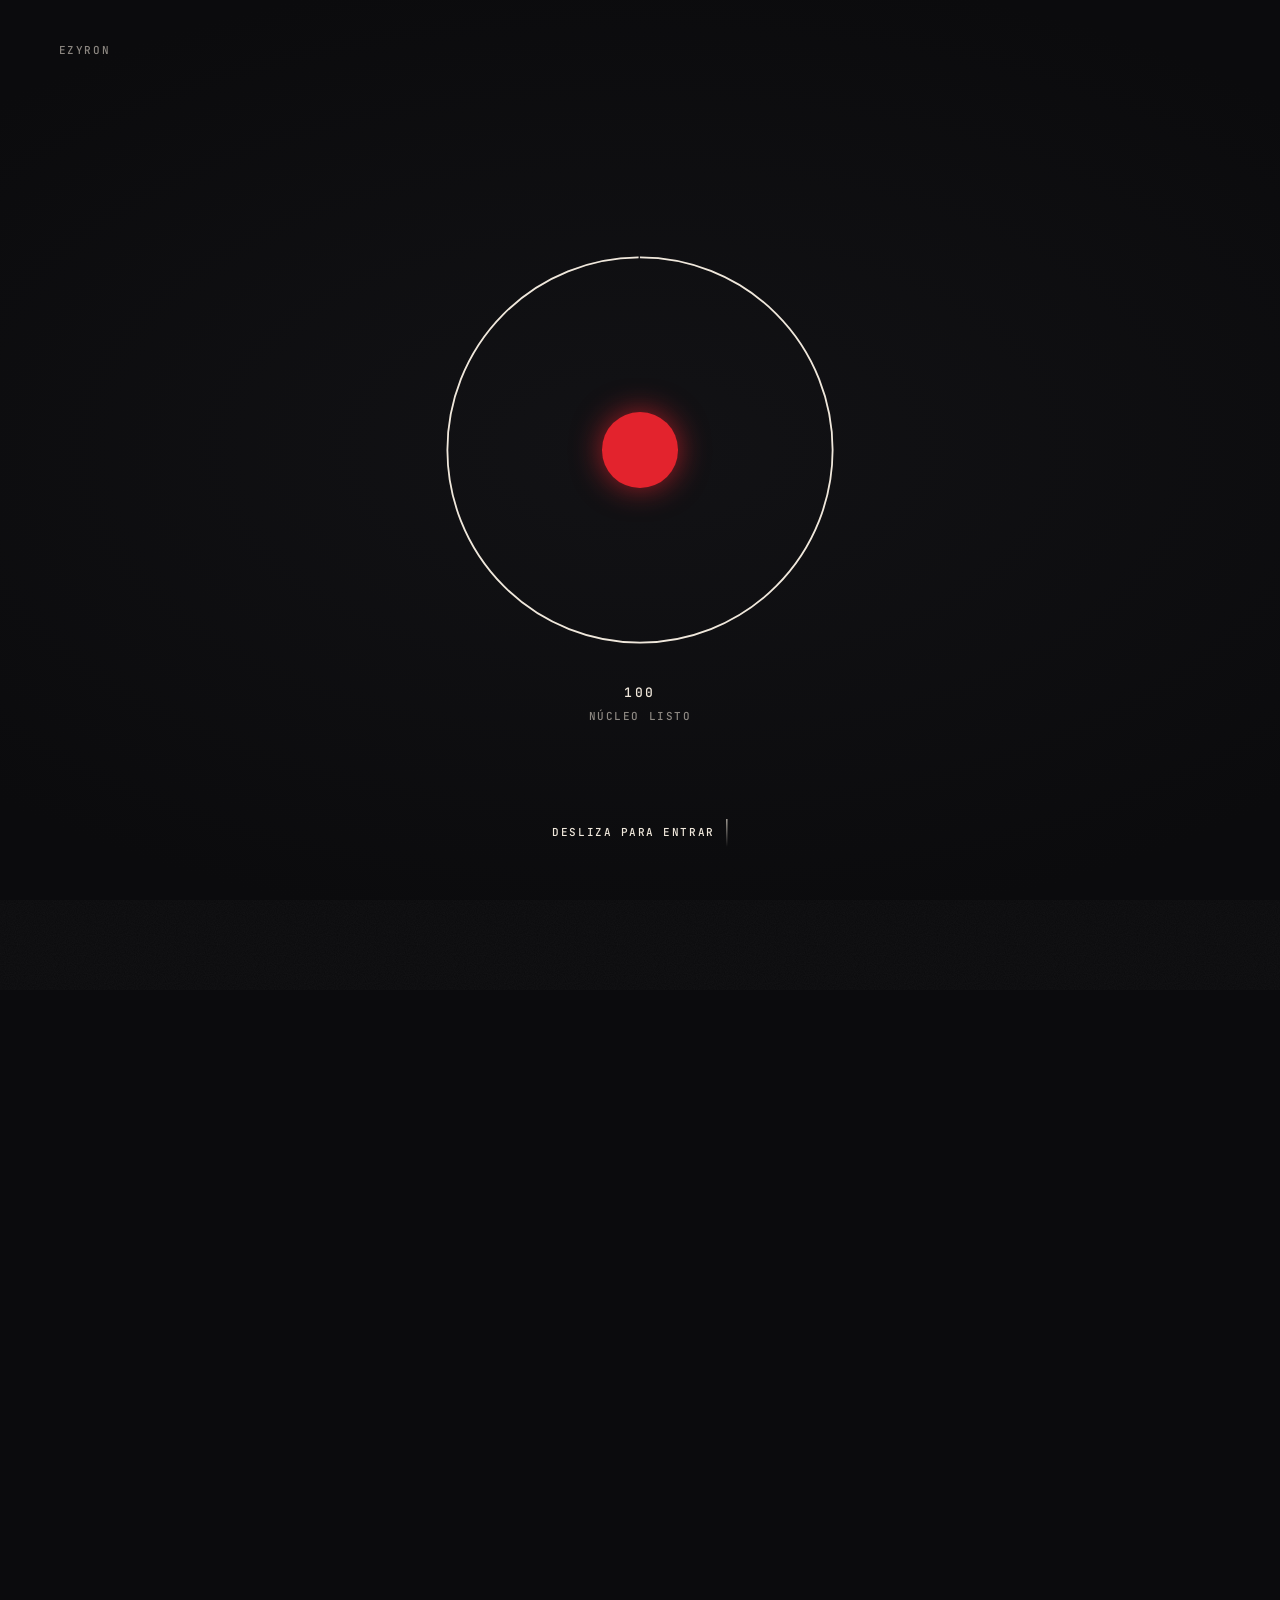
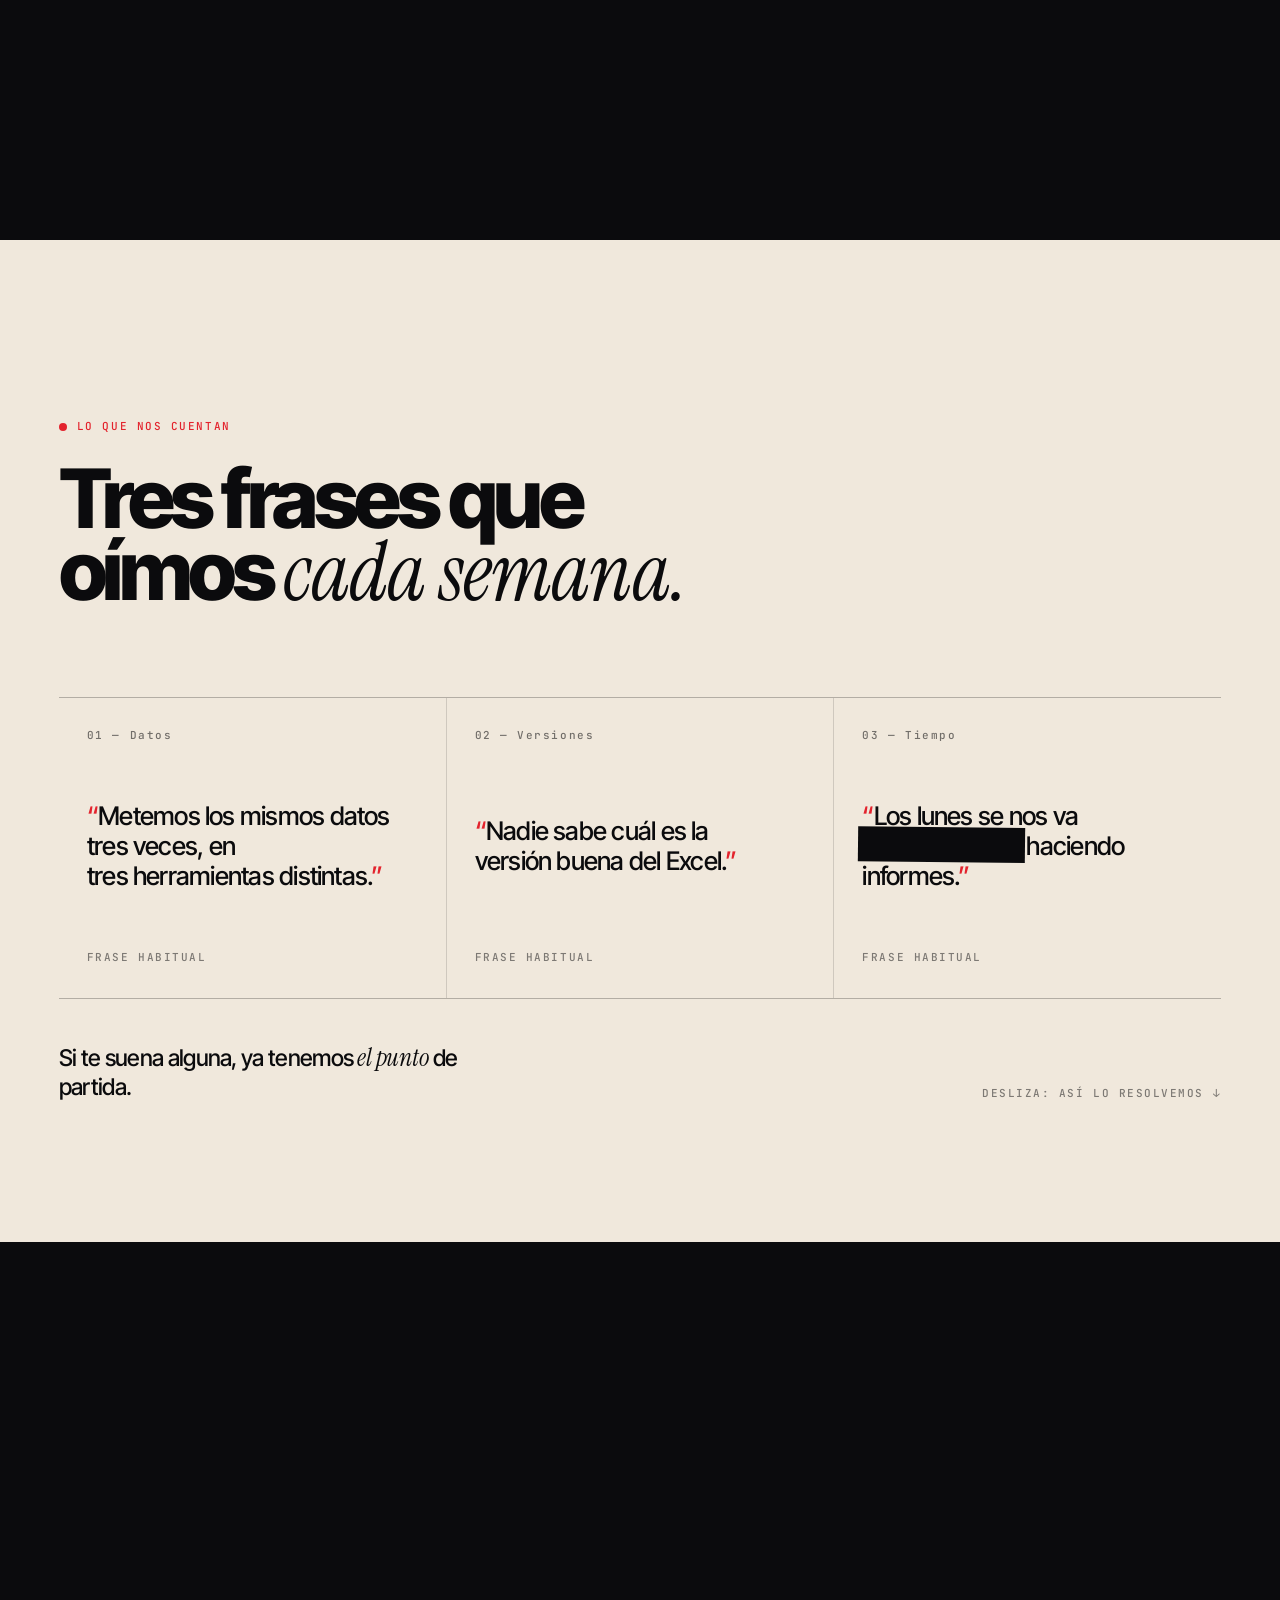
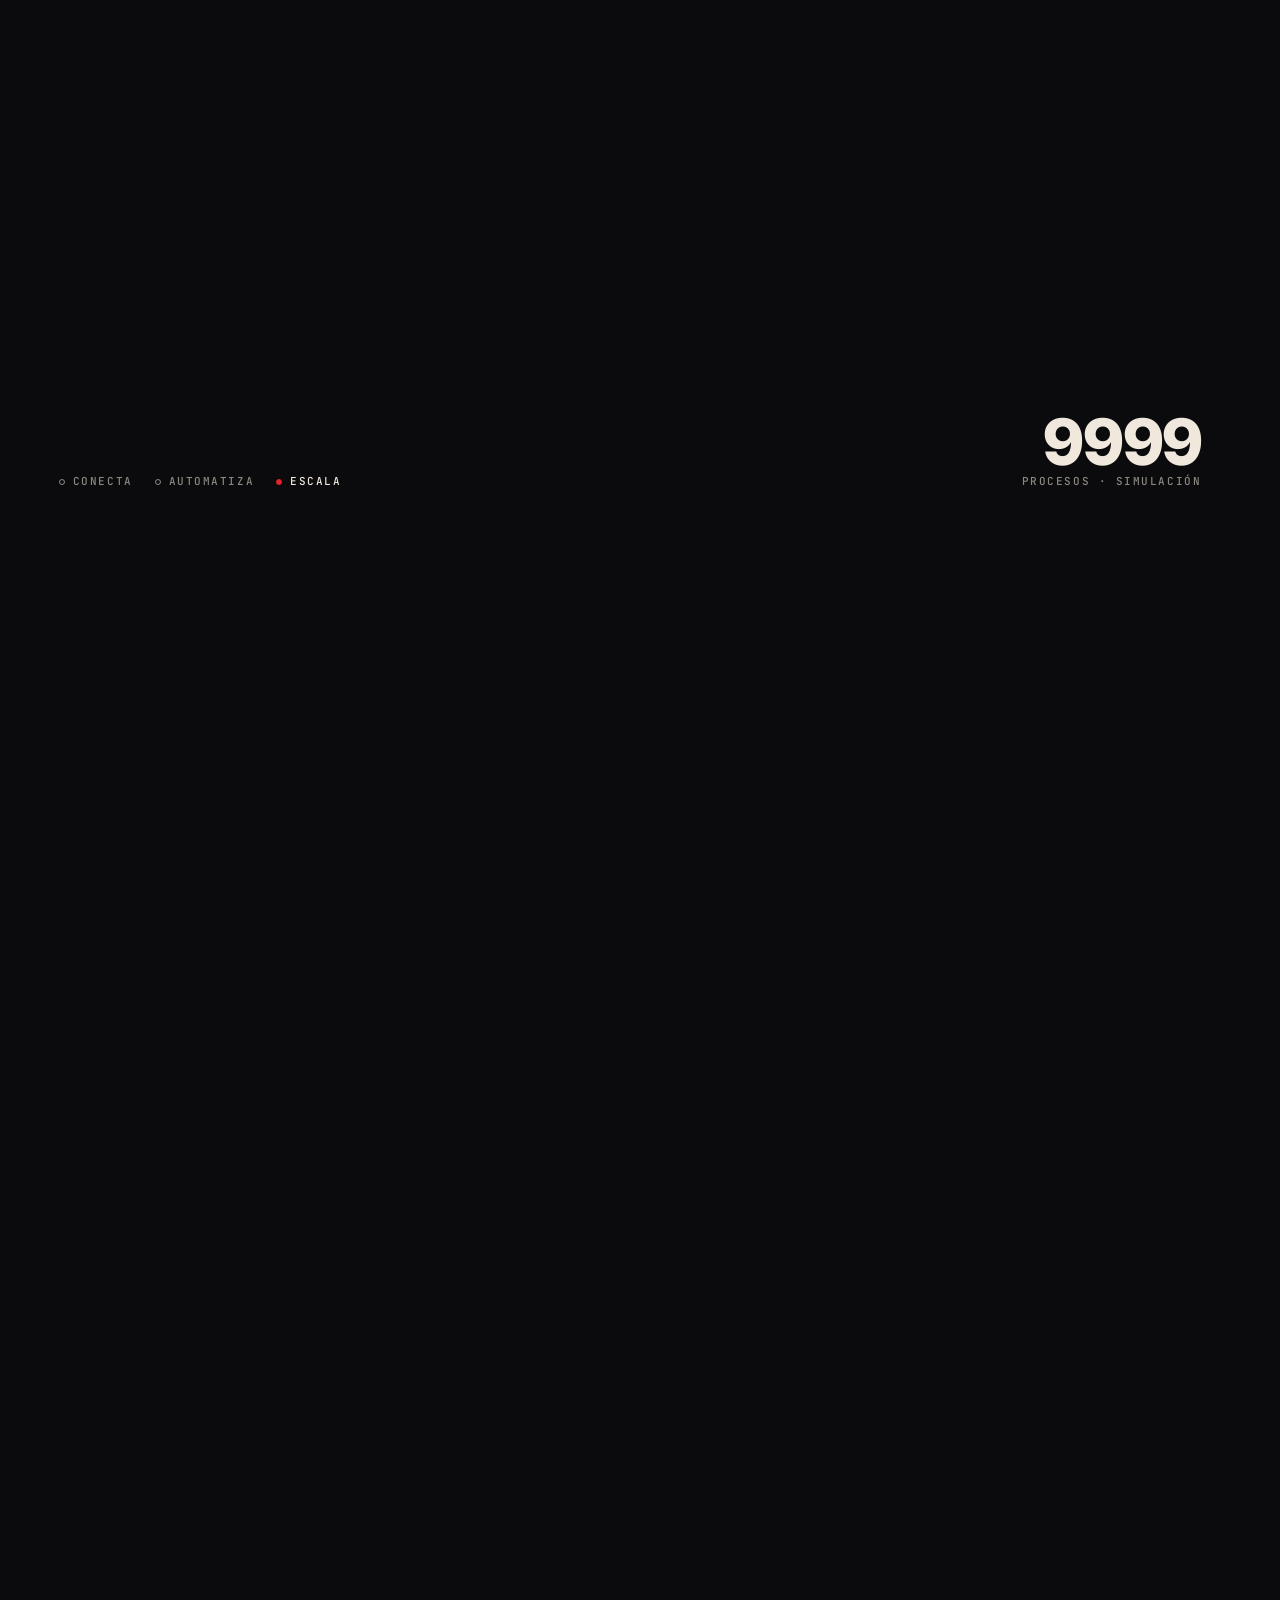
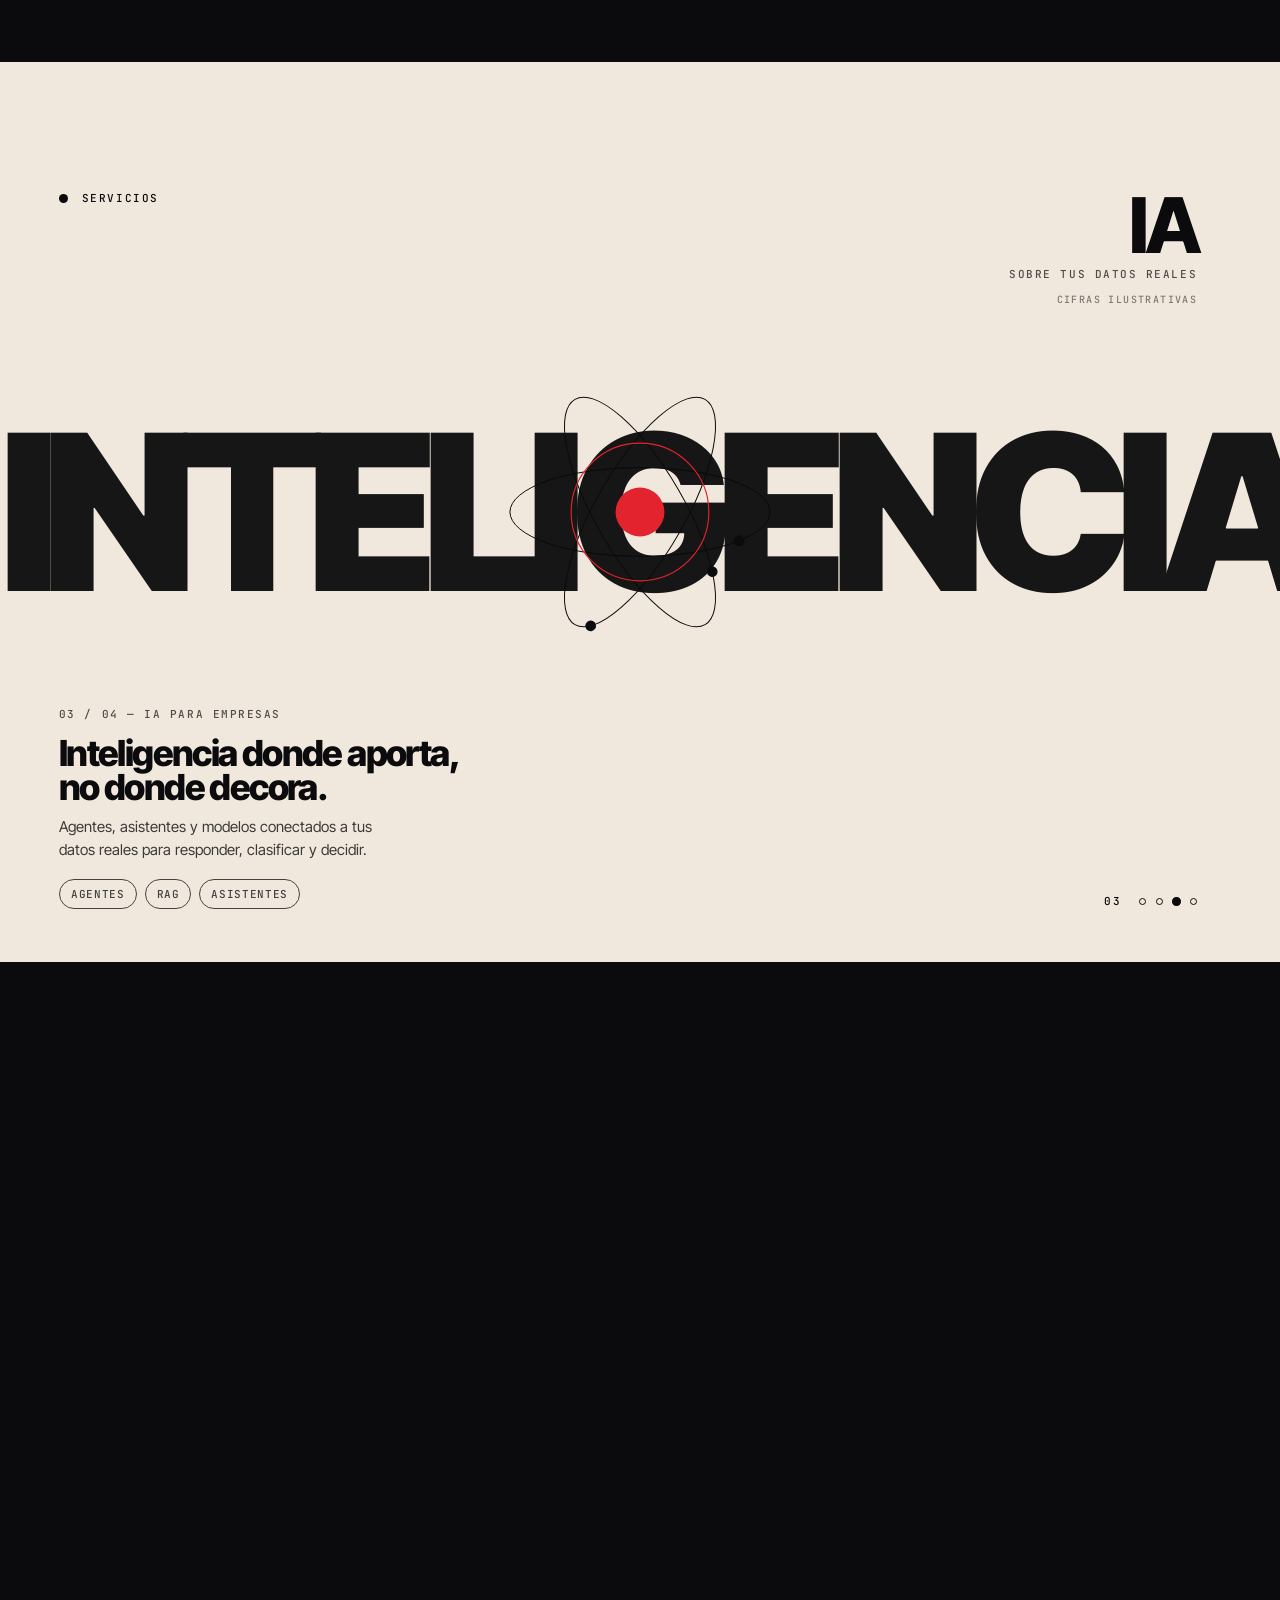
==== index.html @ be93473c "SEO: título y descripción con palabras clave, datos estructurados, preguntas frecuentes, sitemap, ro" ====
<!doctype html>
<html lang="es">
<head>
<meta charset="utf-8">
<meta name="viewport" content="width=device-width, initial-scale=1">
<meta name="theme-color" content="#0B0B0D">
<title>Ezyron · Automatización, IA y diseño web en Valladolid</title>
<meta name="description" content="Estudio de tecnología en Valladolid. Automatizamos procesos, creamos software a medida, aplicamos inteligencia artificial y diseñamos webs para empresas.">
<link rel="canonical" href="https://ezyron.com/">
<link rel="alternate" hreflang="es" href="https://ezyron.com/">
<link rel="alternate" hreflang="x-default" href="https://ezyron.com/">
<meta name="robots" content="index, follow, max-image-preview:large, max-snippet:-1">
<meta name="author" content="Ezyron">
<meta name="geo.region" content="ES-VA">
<meta name="geo.placename" content="Valladolid">
<meta name="geo.position" content="41.6523;-4.7245">
<meta name="ICBM" content="41.6523, -4.7245">
<link rel="icon" href="favicon.svg" type="image/svg+xml">
<link rel="icon" href="favicon-32.png" sizes="32x32" type="image/png">
<link rel="apple-touch-icon" href="apple-touch-icon.png">
<meta property="og:type" content="website">
<meta property="og:site_name" content="Ezyron">
<meta property="og:title" content="Ezyron · Automatización, IA y diseño web en Valladolid">
<meta property="og:description" content="Todo empieza en un punto. Automatización de procesos, software a medida, IA aplicada y webs para empresas, desde Valladolid.">
<meta property="og:url" content="https://ezyron.com/">
<meta property="og:image" content="https://ezyron.com/og.jpg">
<meta property="og:image:width" content="1200">
<meta property="og:image:height" content="630">
<meta property="og:image:alt" content="Ezyron: el punto rojo que conecta tus sistemas">
<meta property="og:locale" content="es_ES">
<meta name="twitter:card" content="summary_large_image">
<meta name="twitter:title" content="Ezyron · Automatización, IA y diseño web en Valladolid">
<meta name="twitter:description" content="Automatización de procesos, software a medida, IA aplicada y webs para empresas, desde Valladolid.">
<meta name="twitter:image" content="https://ezyron.com/og.jpg">
<script type="application/ld+json">
{
 "@context": "https://schema.org",
 "@graph": [
  {
   "@type": "Organization",
   "@id": "https://ezyron.com/#org",
   "name": "Ezyron",
   "url": "https://ezyron.com/",
   "logo": "https://ezyron.com/apple-touch-icon.png",
   "image": "https://ezyron.com/og.jpg",
   "email": "info.ezyron@gmail.com",
   "slogan": "Todo empieza en un punto",
   "sameAs": [
    "https://www.instagram.com/ezyron.studios/"
   ]
  },
  {
   "@type": "ProfessionalService",
   "@id": "https://ezyron.com/#estudio",
   "name": "Ezyron",
   "description": "Estudio de tecnología en Valladolid. Automatizamos procesos, creamos software a medida, aplicamos inteligencia artificial y diseñamos webs para empresas.",
   "url": "https://ezyron.com/",
   "image": "https://ezyron.com/og.jpg",
   "email": "info.ezyron@gmail.com",
   "parentOrganization": {
    "@id": "https://ezyron.com/#org"
   },
   "address": {
    "@type": "PostalAddress",
    "addressLocality": "Valladolid",
    "addressRegion": "Castilla y León",
    "addressCountry": "ES"
   },
   "geo": {
    "@type": "GeoCoordinates",
    "latitude": 41.6523,
    "longitude": -4.7245
   },
   "areaServed": [
    {
     "@type": "City",
     "name": "Valladolid"
    },
    {
     "@type": "AdministrativeArea",
     "name": "Castilla y León"
    },
    {
     "@type": "Country",
     "name": "España"
    }
   ],
   "knowsLanguage": "es",
   "sameAs": [
    "https://www.instagram.com/ezyron.studios/"
   ],
   "hasOfferCatalog": {
    "@type": "OfferCatalog",
    "name": "Servicios",
    "itemListElement": [
     {
      "@type": "Offer",
      "itemOffered": {
       "@type": "Service",
       "name": "Automatización de procesos",
       "description": "Flujos automáticos, integraciones y alertas que eliminan el trabajo repetitivo."
      }
     },
     {
      "@type": "Offer",
      "itemOffered": {
       "@type": "Service",
       "name": "Software a medida",
       "description": "Paneles, herramientas internas, plataformas y APIs construidas alrededor de cómo trabaja tu empresa."
      }
     },
     {
      "@type": "Offer",
      "itemOffered": {
       "@type": "Service",
       "name": "Inteligencia artificial para empresas",
       "description": "Agentes, asistentes y RAG conectados a tus datos reales para responder, clasificar y decidir."
      }
     },
     {
      "@type": "Offer",
      "itemOffered": {
       "@type": "Service",
       "name": "Diseño y desarrollo web",
       "description": "Webs y productos digitales a medida, con movimiento y preparados para posicionar."
      }
     }
    ]
   }
  },
  {
   "@type": "WebSite",
   "@id": "https://ezyron.com/#web",
   "url": "https://ezyron.com/",
   "name": "Ezyron",
   "inLanguage": "es-ES",
   "publisher": {
    "@id": "https://ezyron.com/#org"
   }
  },
  {
   "@type": "FAQPage",
   "@id": "https://ezyron.com/#faq",
   "mainEntity": [
    {
     "@type": "Question",
     "name": "¿Qué hace Ezyron?",
     "acceptedAnswer": {
      "@type": "Answer",
      "text": "Somos un estudio de tecnología de Valladolid. Automatizamos procesos, desarrollamos software a medida, aplicamos inteligencia artificial a los datos de tu empresa y diseñamos páginas web que convierten."
     }
    },
    {
     "@type": "Question",
     "name": "¿Qué procesos de mi empresa se pueden automatizar?",
     "acceptedAnswer": {
      "@type": "Answer",
      "text": "Casi todo lo que se repite: pasar pedidos del correo al ERP, generar facturas e informes, dar de alta clientes en el CRM, enviar avisos y recordatorios o mover datos entre Excel y tus herramientas."
     }
    },
    {
     "@type": "Question",
     "name": "¿Trabajáis solo en Valladolid?",
     "acceptedAnswer": {
      "@type": "Answer",
      "text": "Estamos en Valladolid y trabajamos con empresas de Castilla y León y del resto de España, en persona o en remoto."
     }
    },
    {
     "@type": "Question",
     "name": "¿Cuánto tarda un proyecto?",
     "acceptedAnswer": {
      "@type": "Answer",
      "text": "Una semana para escuchar, dos o tres para diseñar y de cuatro a ocho para construir, con entregas en producción desde el primer sprint. Las automatizaciones pequeñas funcionan en días."
     }
    },
    {
     "@type": "Question",
     "name": "¿También hacéis páginas web?",
     "acceptedAnswer": {
      "@type": "Answer",
      "text": "Sí. Diseño y desarrollo web a medida, con movimiento, rápida, preparada para posicionar en Google y conectada a tus sistemas."
     }
    },
    {
     "@type": "Question",
     "name": "¿Cómo empiezo?",
     "acceptedAnswer": {
      "@type": "Answer",
      "text": "Cuéntanos en una frase qué tarea se repite en tu empresa. Te respondemos con un primer mapa: qué conectar, qué automatizar y por dónde empezar."
     }
    }
   ]
  }
 ]
}
</script>
<link rel="preconnect" href="https://fonts.googleapis.com">
<link rel="preconnect" href="https://fonts.gstatic.com" crossorigin>
<link href="https://fonts.googleapis.com/css2?family=Inter+Tight:wght@300;400;500;600;800;900&family=Instrument+Serif:ital@0;1&family=JetBrains+Mono:wght@400;500&display=swap" rel="stylesheet">
<style>
:root{
  --ink:#0B0B0D; --ink-2:#141417; --cream:#F0E8DC; --cream-2:#E4DACB; --red:#E3232D; --red-deep:#B3141C;
  --line:rgba(240,232,220,.14); --mute:rgba(240,232,220,.56);
  --pad:clamp(20px,4.6vw,76px);
  --sans:'Inter Tight',system-ui,sans-serif; --serif:'Instrument Serif',Georgia,serif; --mono:'JetBrains Mono',ui-monospace,monospace;
  color-scheme:dark;
}
*{box-sizing:border-box;margin:0;padding:0}
html{-webkit-text-size-adjust:100%}
body{background:var(--ink);color:var(--cream);font:400 16px/1.5 var(--sans);overflow-x:hidden;-webkit-font-smoothing:antialiased}
a{color:inherit;text-decoration:none}
button{font:inherit;color:inherit;background:none;border:0;cursor:pointer}
::selection{background:var(--red);color:var(--cream)}
:focus-visible{outline:2px solid var(--red);outline-offset:4px;border-radius:4px}

/* grain */
body::after{content:"";position:fixed;inset:-10%;pointer-events:none;z-index:90;opacity:.07;
  background-image:url("data:image/svg+xml;utf8,<svg xmlns='http://www.w3.org/2000/svg' width='200' height='200'><filter id='n'><feTurbulence type='fractalNoise' baseFrequency='.9' numOctaves='2' stitchTiles='stitch'/><feColorMatrix values='0 0 0 0 1 0 0 0 0 1 0 0 0 0 1 0 0 0 .55 0'/></filter><rect width='200' height='200' filter='url(%23n)'/></svg>");
  animation:grain 1.2s steps(6) infinite}
@keyframes grain{0%{transform:translate(0,0)}20%{transform:translate(-3%,2%)}40%{transform:translate(2%,-3%)}60%{transform:translate(-2%,-1%)}80%{transform:translate(3%,3%)}100%{transform:translate(0,0)}}

.mono{font:500 11px/1.4 var(--mono);letter-spacing:.14em;text-transform:uppercase}
.serif{font-family:var(--serif);font-style:italic;font-weight:400;letter-spacing:-.01em}

/* ---------- NAV ---------- */
.nav{position:fixed;inset:0 0 auto;z-index:50;display:flex;align-items:center;justify-content:space-between;gap:24px;padding:22px var(--pad);color:var(--cream);transition:color .5s}
.nav.light{color:var(--ink)}
.nav{transition:color .5s,background-color .5s,padding .5s,backdrop-filter .5s}
.nav.solid{background:rgba(11,11,13,.72);-webkit-backdrop-filter:blur(14px);backdrop-filter:blur(14px);padding-top:14px;padding-bottom:14px}
.nav.solid.light{background:rgba(240,232,220,.8)}
.nav.solid.on-red{background:rgba(227,35,45,.86)}
.brand{display:flex;align-items:center;gap:12px}
.brand svg{width:118px;height:auto;display:block}
.brand svg g{fill:currentColor;transition:fill .5s}
.brand .bdot{fill:var(--red);transition:fill .5s}
.nav.on-red .brand .bdot{fill:var(--cream)}
.nav-links{display:flex;gap:30px;align-items:center}
.nav-links a{position:relative;opacity:.78;transition:opacity .25s}
.nav-links a:hover{opacity:1}
.nav-links a::before{content:"";position:absolute;left:-12px;top:50%;width:5px;height:5px;border-radius:50%;background:var(--red);transform:translateY(-50%) scale(0);transition:transform .3s cubic-bezier(.3,1.6,.5,1)}
.nav.on-red .nav-links a::before{background:currentColor}
.nav-links a:hover::before,.nav-links a.active::before{transform:translateY(-50%) scale(1)}
.nav-links a.active{opacity:1}
.pill{display:inline-flex;align-items:center;gap:10px;padding:11px 18px 11px 14px;border-radius:99px;border:1px solid currentColor;font:500 13px var(--sans);letter-spacing:-.01em;transition:background .3s,color .3s}
.pill i{width:7px;height:7px;border-radius:50%;background:var(--red);transition:transform .35s cubic-bezier(.3,1.6,.5,1)}
.pill:hover i{transform:scale(1.6)}
.nav.on-red .pill i{background:currentColor}
.nav .menu-btn{display:none}

/* progress rail */
.rail{position:fixed;right:calc(var(--pad)*.42);top:50%;height:34vh;width:1px;transform:translateY(-50%);background:currentColor;opacity:1;z-index:40;color:rgba(240,232,220,.2);transition:color .5s}
.rail.light{color:rgba(11,11,13,.2)}
.rail b{position:absolute;left:50%;top:0;width:7px;height:7px;margin:-3.5px 0 0 -3.5px;border-radius:50%;background:var(--red);box-shadow:0 0 14px rgba(227,35,45,.8)}
.rail.on-red b{background:var(--cream);box-shadow:none}

/* cursor */
.cursor,.cursor-ring{position:fixed;left:0;top:0;pointer-events:none;z-index:100;border-radius:50%}
.cursor{width:8px;height:8px;margin:-4px 0 0 -4px;background:var(--red)}
.cursor-ring{width:38px;height:38px;margin:-19px 0 0 -19px;border:1px solid rgba(240,232,220,.4);transition:width .35s,height .35s,margin .35s,background .35s,border-color .35s;display:grid;place-items:center}
.cursor-ring span{font:500 10px var(--mono);letter-spacing:.12em;text-transform:uppercase;color:var(--ink);opacity:0;transition:opacity .25s;white-space:nowrap}
.cursor-ring.big{width:92px;height:92px;margin:-46px 0 0 -46px;background:var(--cream);border-color:var(--cream)}
.cursor-ring.big span{opacity:1}
@media (hover:none),(pointer:coarse){.cursor,.cursor-ring{display:none}}

/* ---------- PINNED SECTIONS ---------- */
.scrub{position:relative}
.pin{position:sticky;top:0;height:100vh;height:100svh;overflow:hidden}
canvas.scene{position:absolute;inset:0;width:100%;height:100%;display:block}
[data-a]{will-change:opacity,transform,filter}

/* ORIGEN */
#origen{height:560vh}
#origen .pin{background:radial-gradient(120% 90% at 50% 50%,#121215 0%,var(--ink) 60%)}
.o-copy{position:absolute;left:var(--pad);bottom:calc(var(--pad)*.9);right:var(--pad);display:flex;justify-content:space-between;align-items:flex-end;gap:30px;pointer-events:none}
.h-hero{font:800 clamp(46px,8.6vw,148px)/.86 var(--sans);letter-spacing:-.055em}
.h-hero .serif{font-weight:400;letter-spacing:-.03em;color:var(--cream)}
.o-meta{display:flex;flex-direction:column;gap:6px;text-align:right;color:var(--mute)}
.scroll-hint{display:flex;align-items:center;gap:12px;color:var(--mute)}
.scroll-hint em{width:1px;height:42px;background:linear-gradient(var(--cream),transparent);position:relative;overflow:hidden}
.scroll-hint em::after{content:"";position:absolute;left:-2px;top:-6px;width:5px;height:5px;border-radius:50%;background:var(--red);animation:drip 1.8s cubic-bezier(.6,0,.3,1) infinite}
@keyframes drip{to{top:46px}}
.o-tag{position:absolute;left:50%;top:calc(50% + clamp(80px,13vw,170px));transform:translateX(-50%);text-align:center;width:min(640px,88vw);pointer-events:none}
.o-tag p{font:400 clamp(18px,1.9vw,26px)/1.3 var(--sans);letter-spacing:-.02em;color:var(--cream)}
.o-tag p .serif{font-size:1.12em}
.o-tag .mono{color:var(--mute);margin-bottom:16px;display:block}
.o-top{position:absolute;top:calc(var(--pad) + 60px);left:var(--pad);right:var(--pad);display:flex;justify-content:space-between;color:var(--mute);pointer-events:none}
.o-coord{position:absolute;pointer-events:none;color:var(--mute);font-size:10px}

/* SISTEMA */
#sistema{height:680vh}
#sistema .pin{background:var(--ink)}
#sistema .pin::after{content:"";position:absolute;inset:0;z-index:1;pointer-events:none;opacity:var(--veil,1);background:linear-gradient(90deg,rgba(11,11,13,.92) 0%,rgba(11,11,13,.7) 30%,rgba(11,11,13,0) 48%)}
.s-card,.s-index,.s-counter{z-index:2}
@media (max-width:900px){#sistema .pin::after{background:linear-gradient(0deg,rgba(11,11,13,.95) 0%,rgba(11,11,13,.8) 34%,rgba(11,11,13,0) 52%)}}
.s-card{position:absolute;left:var(--pad);top:50%;transform:translateY(-50%);width:min(440px,38vw);pointer-events:none}
.s-chapter{position:absolute;left:0;top:50%;width:100%;transform:translateY(-50%)}
.s-chapter .mono{color:var(--red);display:flex;align-items:center;gap:10px;margin-bottom:22px}
.s-chapter .mono::before{content:"";width:24px;height:1px;background:currentColor}
.s-chapter h2{font:800 clamp(40px,5.2vw,84px)/.9 var(--sans);letter-spacing:-.05em;margin-bottom:22px}
.s-chapter h2 .serif{font-weight:400}
.s-chapter p{color:var(--mute);font-size:clamp(15px,1.15vw,18px);max-width:36ch}
.s-index{position:absolute;left:var(--pad);bottom:calc(var(--pad)*.9);display:flex;gap:22px;color:var(--mute)}
.s-index span{display:flex;align-items:center;gap:8px;transition:color .4s}
.s-index span i{width:6px;height:6px;border-radius:50%;border:1px solid currentColor;transition:background .4s,border-color .4s}
.s-index span.on{color:var(--cream)}
.s-index span.on i{background:var(--red);border-color:var(--red)}
.s-counter{position:absolute;right:calc(var(--pad) + 20px);bottom:calc(var(--pad)*.9);text-align:right;color:var(--mute);pointer-events:none}
.s-counter b{display:block;font:800 clamp(40px,5vw,80px)/1 var(--sans);letter-spacing:-.05em;color:var(--cream);font-variant-numeric:tabular-nums}

/* SERVICIOS */
/* Servicios arranca 100vh antes, debajo de Sistema: al salir el rojo de Sistema ya está Servicios con su contenido, sin pantalla roja vacía */
#sistema{z-index:2}
#servicios{height:660vh;margin-top:-100vh;margin-top:-100svh;scroll-margin-top:-100vh;z-index:1}
#servicios .pin{background:var(--red);color:var(--ink)}
.sv-word{position:absolute;left:0;right:0;top:50%;transform:translateY(-50%);text-align:center;font:900 clamp(80px,17vw,300px)/.8 var(--sans);letter-spacing:-.07em;white-space:nowrap;pointer-events:none;opacity:0}
.sv-glyph{position:absolute;left:50%;top:50%;width:clamp(240px,34vmin,420px);aspect-ratio:1;margin:calc(clamp(240px,34vmin,420px)/-2) 0 0 calc(clamp(240px,34vmin,420px)/-2);pointer-events:none}
.sv-glyph svg{width:100%;height:100%;overflow:visible;display:block}
.sv-info{position:absolute;left:var(--pad);bottom:calc(var(--pad)*.9);width:min(420px,40vw);opacity:0}
.sv-info .mono{margin-bottom:14px;display:block;opacity:.7}
.sv-info h3{font:800 clamp(28px,2.8vw,44px)/.95 var(--sans);letter-spacing:-.045em;margin-bottom:12px}
.sv-info p{font-size:15px;opacity:.78;max-width:38ch}
.sv-tags{display:flex;flex-wrap:wrap;gap:8px;margin-top:18px}
.sv-tags span{font:500 11px var(--mono);letter-spacing:.06em;text-transform:uppercase;padding:7px 11px;border:1px solid currentColor;border-radius:99px;opacity:.75}
.sv-stat{position:absolute;right:calc(var(--pad) + 24px);top:calc(var(--pad) + 70px);text-align:right;opacity:0}
.sv-stat b{display:block;font:800 clamp(48px,6vw,104px)/.9 var(--sans);letter-spacing:-.06em}
.sv-stat span{font:500 11px var(--mono);letter-spacing:.14em;text-transform:uppercase;opacity:.7}
.sv-note{position:absolute;right:calc(var(--pad) + 24px);top:calc(var(--pad) + 70px + clamp(80px,8vw,140px));opacity:.5;font-size:10px}
.sv-pager{position:absolute;right:calc(var(--pad) + 24px);bottom:calc(var(--pad)*.9);display:flex;align-items:center;gap:10px}
.sv-pager i{width:7px;height:7px;border-radius:50%;border:1px solid currentColor;transition:background .3s,transform .3s}
.sv-pager i.on{background:currentColor;transform:scale(1.3)}
.sv-pager .mono{margin-right:8px}
.sv-head{position:absolute;left:var(--pad);top:calc(var(--pad) + 70px);display:flex;gap:14px;align-items:center}
.sv-head i{width:9px;height:9px;border-radius:50%;background:currentColor}

/* spin helpers */
.spin{transform-box:fill-box;transform-origin:center;animation:spin 18s linear infinite}
.spin.r{animation-direction:reverse}
.spin.f{animation-duration:7s}
.spin.s{animation-duration:40s}
@keyframes spin{to{transform:rotate(360deg)}}
.breathe{transform-box:fill-box;transform-origin:center;animation:breathe 3.2s ease-in-out infinite}
@keyframes breathe{50%{transform:scale(1.12)}}
.ripple{transform-box:fill-box;transform-origin:center;animation:ripple 3s cubic-bezier(.2,.6,.3,1) infinite}
@keyframes ripple{from{transform:scale(.25);opacity:.9}to{transform:scale(1);opacity:0}}

/* MANIFIESTO */
.manifesto{background:var(--cream);color:var(--ink);padding:clamp(110px,16vw,240px) var(--pad) clamp(90px,12vw,180px);position:relative}
.manifesto .mono{display:flex;align-items:center;gap:10px;margin-bottom:40px;color:var(--red)}
.manifesto .mono::before{content:"";width:8px;height:8px;border-radius:50%;background:var(--red)}
.mf-text{font:500 clamp(30px,4.6vw,76px)/1.02 var(--sans);letter-spacing:-.045em;max-width:17ch}
.mf-text .w{opacity:.14;transition:opacity .2s}
.mf-text .w.on{opacity:1}
.mf-text .serif{font-weight:400}
.mf-text .dotw{display:inline-block;width:.42em;height:.42em;border-radius:50%;background:var(--red);vertical-align:.08em;margin:0 .06em}
.mf-grid{display:grid;grid-template-columns:repeat(4,1fr);gap:1px;background:rgba(11,11,13,.14);border-top:1px solid rgba(11,11,13,.14);border-bottom:1px solid rgba(11,11,13,.14);margin-top:clamp(80px,10vw,150px)}
.mf-grid div{background:var(--cream);padding:30px 26px 34px;min-height:220px;display:flex;flex-direction:column;justify-content:space-between;transition:background .4s,color .4s}
.mf-grid div:hover{background:var(--ink);color:var(--cream)}
.mf-grid b{font:800 clamp(40px,4vw,64px)/1 var(--sans);letter-spacing:-.05em}
.mf-grid b sup{font-size:.4em;color:var(--red);vertical-align:top;margin-left:4px}
.mf-grid span{font-size:14px;opacity:.7;max-width:24ch}

/* MÉTODO */
#metodo{height:420vh}
#metodo .pin{background:var(--cream);color:var(--ink)}
.m-title{position:absolute;left:var(--pad);top:calc(var(--pad) + 76px);font:800 clamp(44px,6vw,100px)/.88 var(--sans);letter-spacing:-.055em}
.m-title .serif{font-weight:400}
.m-line{position:absolute;left:var(--pad);right:var(--pad);top:58%;height:1px;background:rgba(11,11,13,.18)}
.m-line .fill{position:absolute;left:0;top:0;height:1px;width:100%;transform:scaleX(0);transform-origin:0 0;background:var(--ink)}
.m-line .runner{position:absolute;top:0;left:0;width:22px;height:22px;margin:-11px 0 0 -11px;border-radius:50%;background:var(--red);box-shadow:0 0 0 0 rgba(227,35,45,.35);animation:pulse 1.8s infinite}
@keyframes pulse{70%{box-shadow:0 0 0 22px rgba(227,35,45,0)}100%{box-shadow:0 0 0 0 rgba(227,35,45,0)}}
.m-step{position:absolute;top:58%;width:min(250px,22vw);transform:translateX(-4px);transition:opacity .5s}
.m-step::before{content:"";position:absolute;left:0;top:-5px;width:9px;height:9px;border-radius:50%;background:var(--cream);border:1px solid var(--ink);transition:background .4s}
.m-step.on::before{background:var(--ink)}
.m-step .mono{display:block;margin:30px 0 12px;opacity:.55}
.m-step h4{font:800 clamp(24px,2.4vw,38px)/1 var(--sans);letter-spacing:-.045em;margin-bottom:10px}
.m-step p{font-size:14px;opacity:.7}
.m-step{opacity:.28}
.m-step.on{opacity:1}
.m-big{position:absolute;right:calc(var(--pad) + 24px);top:calc(var(--pad) + 70px);font:900 clamp(90px,14vw,240px)/.8 var(--sans);letter-spacing:-.07em;color:transparent;-webkit-text-stroke:1px rgba(11,11,13,.3);font-variant-numeric:tabular-nums}

/* MARQUEE */
.marquee{background:var(--ink);color:var(--cream);overflow:hidden;padding:34px 0;border-top:1px solid var(--line);border-bottom:1px solid var(--line)}
.marquee-track{display:flex;width:max-content;animation:mq 34s linear infinite}
.marquee span{font:800 clamp(40px,6vw,96px)/1 var(--sans);letter-spacing:-.05em;padding-right:.5em;display:flex;align-items:center;gap:.5em;white-space:nowrap}
.marquee span .serif{font-weight:400}
.marquee span i{width:.36em;height:.36em;border-radius:50%;background:var(--red);display:inline-block}
@keyframes mq{to{transform:translateX(-50%)}}

/* CIERRE */
#cierre{height:340vh}
#cierre .pin{background:var(--ink);color:var(--ink)}
/* el punto se recorta con clip-path (vectorial): sigue nítido al crecer a pantalla completa, sin bordes pixelados */
.c-dot{position:absolute;inset:0;background:var(--red);clip-path:circle(20px at 50% 50%)}
.c-copy{position:absolute;inset:0;display:flex;flex-direction:column;align-items:center;justify-content:center;text-align:center;padding:0 var(--pad);gap:34px}
.c-copy h2{font:800 clamp(56px,11vw,190px)/.84 var(--sans);letter-spacing:-.065em}
.c-copy h2 .serif{font-weight:400}
.c-copy .row{display:flex;gap:14px;flex-wrap:wrap;justify-content:center}
.btn{display:inline-flex;align-items:center;gap:12px;padding:18px 26px 18px 22px;border-radius:99px;font:600 15px var(--sans);letter-spacing:-.01em;transition:transform .35s cubic-bezier(.3,1.5,.5,1),background .3s,color .3s}
.btn:hover{transform:translateY(-3px)}
.btn.dark{background:var(--ink);color:var(--cream)}
.btn.dark i{width:8px;height:8px;border-radius:50%;background:var(--red)}
.btn.ghost{border:1px solid var(--ink)}
.c-pre{color:var(--ink);opacity:.8}
.c-intro{position:absolute;left:50%;top:calc(50% + 70px);transform:translateX(-50%);color:var(--mute);text-align:center}

/* FOOTER */
footer{background:var(--ink);padding:clamp(70px,9vw,130px) var(--pad) 34px;border-top:1px solid var(--line)}
.f-top{display:grid;grid-template-columns:1.6fr 1fr 1fr;gap:40px;padding-bottom:clamp(60px,8vw,120px)}
.f-top h5{font:500 11px var(--mono);letter-spacing:.14em;text-transform:uppercase;color:var(--mute);margin-bottom:18px}
.f-top a{display:block;font-size:15px;margin-bottom:8px;opacity:.85}
.f-top a:hover{opacity:1;color:var(--red)}
.f-top p{color:var(--mute);max-width:30ch;font-size:15px}
.f-logo svg{width:100%;height:auto;display:block}
.f-logo g{fill:var(--cream)}
.f-bottom{display:flex;justify-content:space-between;gap:20px;margin-top:34px;color:var(--mute)}

/* ---------- v2 · LOADER (la carga es la primera escena) ---------- */
html.loading{overflow:hidden}
.loader{position:fixed;inset:0;z-index:95;background:radial-gradient(120% 90% at 50% 50%,#121215 0%,var(--ink) 60%);display:grid;place-items:center;transition:opacity .7s cubic-bezier(.16,1,.3,1),visibility .7s}
.loader.out{opacity:0;visibility:hidden}
.ld-core{position:relative;width:calc(min(100vw,100svh)*.084);aspect-ratio:1}
.ld-core .ld-dot{position:absolute;inset:0;border-radius:50%;background:var(--red);box-shadow:0 0 30px rgba(227,35,45,.7);transform:scale(0);animation:ldIn 1s cubic-bezier(.34,1.56,.64,1) .15s forwards}
@keyframes ldIn{to{transform:scale(1)}}
.ld-ring{position:absolute;left:50%;top:50%;width:520%;height:520%;transform:translate(-50%,-50%) rotate(-90deg);overflow:visible}
.ld-ring circle{fill:none;stroke-width:.45}
.ld-ring .trk{stroke:rgba(240,232,220,.1)}
.ld-ring .bar{stroke:var(--cream);stroke-dasharray:1;stroke-dashoffset:1}
.loader.out .ld-ring{transition:transform .8s cubic-bezier(.7,0,.3,1);transform:translate(-50%,-50%) rotate(-90deg) scale(2.4)}
.ld-num{position:absolute;left:50%;top:calc(50% + min(100vw,100svh)*.26);transform:translateX(-50%);text-align:center;color:var(--mute)}
.ld-num b{display:block;font:500 13px var(--mono);letter-spacing:.2em;color:var(--cream);font-variant-numeric:tabular-nums;margin-bottom:8px}
.ld-enter{position:absolute;left:50%;bottom:calc(var(--pad)*.9);transform:translateX(-50%);color:var(--cream);opacity:0;transition:opacity .6s;display:flex;align-items:center;gap:12px;background:none}
.ld-enter.on{opacity:1}
.ld-enter em{width:1px;height:28px;background:linear-gradient(var(--cream),transparent);position:relative;overflow:hidden}
.ld-enter em::after{content:"";position:absolute;left:-2px;top:-6px;width:5px;height:5px;border-radius:50%;background:var(--red);animation:drip 1.8s cubic-bezier(.6,0,.3,1) infinite}
.ld-brand{position:absolute;left:var(--pad);top:calc(var(--pad)*.6 + 8px);color:var(--mute)}

/* cursor oculto hasta el primer movimiento */
.cursor,.cursor-ring{opacity:0;transition:opacity .4s}
body.has-pointer .cursor,body.has-pointer .cursor-ring{opacity:1}

/* ---------- v2 · DOLOR ---------- */
.pain{background:var(--cream);color:var(--ink);padding:clamp(110px,14vw,200px) var(--pad) clamp(90px,11vw,160px)}
.kick{display:flex;align-items:center;gap:10px;color:var(--red);margin-bottom:28px}
.kick::before{content:"";width:8px;height:8px;border-radius:50%;background:currentColor}
.pain h2,.calc h2,.contact h2{font:800 clamp(44px,6.4vw,108px)/.88 var(--sans);letter-spacing:-.055em;max-width:13ch}
.pain h2 .serif,.calc h2 .serif,.contact h2 .serif{font-weight:400}
.pain-grid{display:grid;grid-template-columns:repeat(3,1fr);gap:1px;background:rgba(11,11,13,.14);margin-top:clamp(56px,7vw,100px);border-top:1px solid rgba(11,11,13,.14);border-bottom:1px solid rgba(11,11,13,.14)}
.pain-card{background:var(--cream);padding:30px 28px 34px;display:flex;flex-direction:column;justify-content:space-between;gap:56px;min-height:300px}
.pain-card .n{font:500 11px var(--mono);letter-spacing:.14em;opacity:.55}
.pain-card q{font:500 clamp(22px,2vw,30px)/1.18 var(--sans);letter-spacing:-.03em;quotes:"“" "”"}
.pain-card q::before{content:open-quote;color:var(--red)}
.pain-card q::after{content:close-quote;color:var(--red)}
.pain-card .src{font:500 11px var(--mono);letter-spacing:.14em;text-transform:uppercase;opacity:.5}
.redact{position:relative;white-space:nowrap}
.redact::after{content:"";position:absolute;inset:-2px -4px;background:var(--ink);transform:rotate(var(--r,0deg)) scaleX(1);transform-origin:right;transition:transform .4s cubic-bezier(.7,0,.3,1) var(--d,0ms)}
.redact.open::after{transform:rotate(var(--r,0deg)) scaleX(0)}
.redact[data-seal]{cursor:pointer}
.pain-foot{display:flex;justify-content:space-between;align-items:flex-end;gap:30px;margin-top:44px;flex-wrap:wrap}
.pain-foot p{font:500 clamp(20px,1.8vw,28px)/1.2 var(--sans);letter-spacing:-.03em;max-width:30ch}
.pain-foot p .serif{font-size:1.1em}
.pain-foot .mono{opacity:.5}

/* ---------- v2 · CALCULADORA (una sola luz) ---------- */
.calc{position:relative;overflow:hidden;background:radial-gradient(60% 55% at 78% 60%,rgba(227,35,45,.16),transparent 70%),var(--ink);padding:clamp(110px,14vw,200px) var(--pad);display:grid;grid-template-columns:1.05fr 1fr;gap:clamp(40px,7vw,120px);align-items:center}
.calc .lead{color:var(--mute);max-width:40ch;margin:22px 0 46px;font-size:clamp(15px,1.1vw,17px)}
.field{margin-bottom:34px}
.field label{display:flex;justify-content:space-between;align-items:baseline;margin-bottom:14px}
.field label span{font:500 11px var(--mono);letter-spacing:.14em;text-transform:uppercase;color:var(--mute)}
.field label output{font:800 26px var(--sans);letter-spacing:-.04em;font-variant-numeric:tabular-nums}
input[type=range]{-webkit-appearance:none;appearance:none;width:100%;height:4px;border-radius:4px;background:linear-gradient(90deg,var(--red) var(--p,50%),rgba(240,232,220,.14) var(--p,50%));outline:none;cursor:pointer}
input[type=range]::-webkit-slider-thumb{-webkit-appearance:none;width:22px;height:22px;border-radius:50%;background:var(--cream);border:6px solid var(--red);box-shadow:0 0 0 6px rgba(227,35,45,.14);transition:transform .2s}
input[type=range]::-moz-range-thumb{width:12px;height:12px;border-radius:50%;background:var(--cream);border:6px solid var(--red)}
input[type=range]:active::-webkit-slider-thumb{transform:scale(1.2)}
input[type=range]:focus-visible{outline:2px solid var(--red);outline-offset:8px}
.result{position:relative;text-align:left}
.result .mono{color:var(--mute);display:block;margin-bottom:10px}
.result .big{font:900 clamp(96px,13vw,220px)/.8 var(--sans);letter-spacing:-.07em;font-variant-numeric:tabular-nums;display:flex;align-items:flex-start;gap:.04em}
.result .big small{font:400 .3em var(--serif);font-style:italic;letter-spacing:0;margin-top:.25em}
.result .row{display:grid;grid-template-columns:1fr 1fr;border-top:1px solid var(--line);margin-top:34px}
.result .row div{padding:18px 0}
.result .row div+div{border-left:1px solid var(--line);padding-left:22px}
.result .row b{display:block;font:800 clamp(28px,2.6vw,40px)/1 var(--sans);letter-spacing:-.04em;font-variant-numeric:tabular-nums}
.result .row span{font:500 11px var(--mono);letter-spacing:.12em;text-transform:uppercase;color:var(--mute)}
.note{font:500 10px var(--mono);letter-spacing:.12em;text-transform:uppercase;opacity:.5;margin-top:20px;display:block}
.btn.light{background:var(--red);color:var(--cream);box-shadow:0 8px 30px rgba(227,35,45,.45);margin-top:30px}
.btn.light i{width:8px;height:8px;border-radius:50%;background:var(--cream)}

/* ---------- v2 · CONTACTO (continúa el rojo del cierre) ---------- */
.contact{background:var(--red);color:var(--ink);padding:clamp(70px,9vw,140px) var(--pad) clamp(90px,11vw,160px);display:grid;grid-template-columns:1fr 1fr;gap:clamp(40px,7vw,120px)}
.contact .kick{color:var(--ink)}
.contact .side{display:flex;flex-direction:column;justify-content:space-between;gap:40px}
.contact .side p{font-size:16px;max-width:36ch;opacity:.8}
form.lead-form{display:grid;gap:26px;align-content:start}
.lf{display:grid;gap:8px}
.lf span{font:500 11px var(--mono);letter-spacing:.14em;text-transform:uppercase;opacity:.65}
.lf input,.lf textarea{font:500 clamp(20px,1.7vw,26px)/1.3 var(--sans);letter-spacing:-.02em;color:var(--ink);background:none;border:0;border-bottom:1px solid rgba(11,11,13,.35);padding:8px 0 12px;outline:none;resize:none;border-radius:0;transition:border-color .3s}
.lf input::placeholder,.lf textarea::placeholder{color:rgba(11,11,13,.38)}
.lf input:focus,.lf textarea:focus{border-color:var(--ink)}
.lf input:invalid:not(:placeholder-shown){border-color:var(--cream)}
.form-row{display:flex;align-items:center;gap:20px;flex-wrap:wrap;margin-top:6px}
.form-row .note{margin:0}
.form-msg{font:500 13px var(--mono);letter-spacing:.06em;min-height:1em}

/* ---------- v3 · PREGUNTAS (SEO: texto rastreable, sin romper la contención) ---------- */
.faq{background:var(--ink);padding:clamp(90px,11vw,160px) var(--pad);display:grid;grid-template-columns:1fr 1.35fr;gap:clamp(40px,7vw,120px);border-top:1px solid var(--line)}
.faq h2{font:800 clamp(34px,4.2vw,64px)/.92 var(--sans);letter-spacing:-.05em;max-width:12ch}
.faq h2 .serif{font-weight:400}
.faq-side p{margin-top:28px;color:var(--mute);line-height:1.8}
.faq-list{border-top:1px solid var(--line)}
.fq{border-bottom:1px solid var(--line)}
.fq summary{list-style:none;display:grid;grid-template-columns:44px 1fr 18px;align-items:center;gap:12px;padding:22px 0;cursor:pointer}
.fq summary::-webkit-details-marker{display:none}
.fq-n{color:var(--mute)}
.fq-q{font:500 clamp(17px,1.4vw,21px)/1.25 var(--sans);letter-spacing:-.02em;transition:color .3s}
.fq summary:hover .fq-q{color:#fff}
.fq summary i{position:relative;width:18px;height:18px}
.fq summary i::before,.fq summary i::after{content:"";position:absolute;left:50%;top:50%;width:12px;height:1.5px;margin:-.75px 0 0 -6px;background:var(--cream);transition:transform .4s cubic-bezier(.3,1.6,.5,1),background .3s}
.fq summary i::after{transform:rotate(90deg)}
.fq[open] summary i::after{transform:rotate(0)}
.fq[open] summary i::before{background:var(--red)}
.fq p{padding:0 30px 26px 56px;max-width:62ch;color:var(--mute);font-size:15px;line-height:1.6;animation:fqIn .5s cubic-bezier(.16,1,.3,1)}
@keyframes fqIn{from{opacity:0;transform:translateY(-6px)}}
@media (max-width:900px){.faq{grid-template-columns:1fr}.fq p{padding-left:0;padding-right:0}}

/* ---------- v2 · PIE: marca gigante ---------- */
.f-mark{grid-column:1/-1;order:9;margin-top:clamp(60px,8vw,120px)}
.f-mark svg{width:100%;height:auto}

/* ---------- RESPONSIVE ---------- */
@media (max-width:900px){
  .nav-links{display:none}
  .nav .menu-btn{display:inline-flex}
  .nav .pill.cta{display:none}
  .s-card{left:var(--pad);right:var(--pad);top:auto;bottom:calc(var(--pad) + 46px);transform:none;width:auto;height:240px}
  .s-chapter{top:auto;bottom:0;transform:none}
  .s-chapter h2{font-size:clamp(36px,10vw,54px);margin-bottom:12px}
  .s-chapter p{font-size:14px}
  .s-counter{display:none}
  .s-index{bottom:22px}
  .o-meta{display:none}
  .o-copy{bottom:calc(var(--pad) + 10px)}
  .sv-info{width:auto;right:var(--pad);bottom:calc(var(--pad) + 40px)}
  .sv-info p{font-size:14px}
  .sv-stat{top:calc(var(--pad) + 64px)}
  .sv-stat b{font-size:44px}
  .sv-head{display:none}
  .sv-glyph{top:42%}
  .sv-pager{bottom:22px}
  .m-step{width:auto;left:var(--pad)!important;right:var(--pad);top:auto;bottom:calc(var(--pad) + 30px)}
  .m-step::before{display:none}
  .m-step,.m-step.on{opacity:0}
  .m-step.on.cur{opacity:1}
  .m-big{display:none}
  .m-line{top:52%}
  .mf-grid{grid-template-columns:1fr 1fr}
  .f-top{grid-template-columns:1fr 1fr}
  .f-logo{grid-column:1/-1}
  .rail{display:none}
  /* v2 · móvil: sticky más cortos (el pulgar va más rápido que la rueda) */
  #origen{height:440vh} #sistema{height:520vh} #servicios{height:560vh} #metodo{height:340vh} #cierre{height:260vh}
  .pain-grid{grid-template-columns:1fr}
  .pain-card{min-height:0;gap:36px}
  .calc,.contact{grid-template-columns:1fr}
  .calc{background:radial-gradient(90% 40% at 50% 85%,rgba(227,35,45,.18),transparent 70%),var(--ink)}
  .f-top{grid-template-columns:1fr 1fr}
  .f-top>div:first-child{grid-column:1/-1}
  /* v3 · móvil vertical: contacto a lo ancho y pie apilado */
  .f-top>div:last-child{grid-column:1/-1}
  .f-top a{padding:6px 0;margin-bottom:2px}
  .f-bottom{flex-direction:column;gap:6px}
}
/* v3 · móviles bajos (iPhone SE, etc.): la palabra y el dibujo suben para no pisar el texto */
@media (max-width:900px) and (max-height:700px){
  .sv-word{top:39%}
  .sv-glyph{top:35%}
  .sv-stat{top:calc(var(--pad) + 54px)}
  .sv-stat b{font-size:34px}
}
@media (prefers-reduced-motion:reduce){
  body::after,.marquee-track,.spin,.breathe,.ripple,.m-line .runner,.ld-enter em::after{animation:none}
  .redact::after{transition:opacity .4s}
  .redact.open::after{transform:none;opacity:0}
}
</style>
</head>
<body>

<!-- Q · la carga es la primera escena: el punto aparece, el anillo de la O se cierra con el progreso real -->
<div class="loader" id="loader" role="status" aria-live="polite">
  <span class="ld-brand mono">Ezyron</span>
  <div class="ld-core">
    <svg class="ld-ring" viewBox="-50 -50 100 100" aria-hidden="true"><circle class="trk" r="49"/><circle class="bar" r="49" pathLength="1" id="ld-bar"/></svg>
    <div class="ld-dot"></div>
  </div>
  <div class="ld-num mono"><b id="ld-n">000</b>Encendiendo el núcleo</div>
  <button class="ld-enter mono" id="ld-enter" tabindex="-1">Desliza para entrar <em></em></button>
</div>
<script>if(!/[?&]snap/.test(location.search))document.documentElement.classList.add('loading');else document.getElementById('loader').remove();</script>

<div class="cursor" aria-hidden="true"></div>
<div class="cursor-ring" aria-hidden="true"><span>Ver</span></div>
<div class="rail" aria-hidden="true"><b></b></div>

<!-- NAV -->
<header class="nav" id="nav">
  <a href="#origen" class="brand" aria-label="Ezyron, inicio">
    <svg viewBox="190 444 1051 180" aria-hidden="true"><g>
      <path d="M210,600 L379,600 L404,568 L274,568 L291,546 L361,546 L384,517 L275,517 Z"/>
      <path d="M759,465 L850,465 A36,42.5 0 0 1 850,550 L838,550 L903,611 L860,611 L795,550 L769,550 L769,600 L735,600 L735,522 L844,522 A11,14.5 0 0 0 844,493 L736,493 Z"/>
      <path d="M570,465 L609,465 L654,516 L699,465 L738,465 L672,543 L672,600 L636,600 L636,543 Z"/>
      <path d="M441,465 L552,465 L552,494 L488,568 L589,568 L562,600 L411,600 L502,494 L418,494 Z"/>
      <path d="M279,494 L388,494 L411,465 L302,465 Z"/>
      <path d="M1074,465 L1119,465 L1192,560 L1192,465 L1227,465 L1227,600 L1182,600 L1109,506 L1109,600 L1074,600 Z"/>
      <path fill-rule="evenodd" d="M 1057 533 A 76.5 73 0 1 0 904 533 A 76.5 73 0 1 0 1057 533 Z M 1025 533 A 44.5 44 0 1 1 936 533 A 44.5 44 0 1 1 1025 533 Z"/>
    </g><circle class="bdot" cx="980.5" cy="533" r="16"/></svg>
  </a>
  <nav class="nav-links mono" aria-label="Principal">
    <a href="#origen" data-sec="origen">Origen</a>
    <a href="#sistema" data-sec="sistema">Sistema</a>
    <a href="#servicios" data-sec="servicios">Servicios</a>
    <a href="#metodo" data-sec="metodo">Método</a>
  </nav>
  <a href="#contacto" class="pill cta" data-cursor="Hola"><i></i>Hablemos</a>
  <a href="#contacto" class="pill menu-btn"><i></i>Hablemos</a>
</header>

<main>

<!-- 01 ORIGEN · el punto dibuja la O y la marca -->
<section class="scrub" id="origen" data-nav="dark">
  <div class="pin">
    <canvas class="scene" id="c1"></canvas>
    <div class="o-top mono" data-a="0" data-b=".1" data-fade="out">
      <span>Ezyron — Valladolid</span><span>N 41°39′ · W 4°43′</span>
    </div>
    <div class="o-copy">
      <h1 class="h-hero" data-a="0" data-b=".12" data-fade="out">Todo empieza<br>en un <span class="serif">punto.</span></h1>
      <div class="o-meta mono" data-a="0" data-b=".12" data-fade="out">
        <span>Sistemas · Automatización · IA</span>
        <span class="scroll-hint">Desliza <em></em></span>
      </div>
    </div>
    <div class="o-tag" data-a=".6" data-b=".8">
      <span class="mono">Estudio de tecnología · Valladolid</span>
      <p>Diseñamos los sistemas que hacen que tu empresa <span class="serif">funcione sola</span>: conectados, automáticos, claros.</p>
    </div>
    <div class="o-tag" data-a=".86" data-b="1" style="top:auto;bottom:calc(var(--pad) + 10px)">
      <span class="mono" style="margin:0">El punto es el núcleo. Todo lo demás, conexiones.</span>
    </div>
  </div>
</section>

<!-- DOLOR · tres frases que oímos (orden B2B: dolor → producto → cálculo → proceso → petición) -->
<section class="pain" id="dolor" data-nav="light">
  <span class="kick mono" data-scramble>Lo que nos cuentan</span>
  <h2>Tres frases que oímos <span class="serif">cada semana.</span></h2>
  <div class="pain-grid">
    <article class="pain-card"><span class="n">01 — Datos</span><q>Metemos los mismos datos <span class="redact">tres veces</span>, en <span class="redact">tres herramientas</span> distintas.</q><span class="src">Frase habitual</span></article>
    <article class="pain-card"><span class="n">02 — Versiones</span><q>Nadie sabe cuál es la <span class="redact">versión buena</span> del <span class="redact">Excel</span>.</q><span class="src">Frase habitual</span></article>
    <article class="pain-card"><span class="n">03 — Tiempo</span><q>Los lunes se nos va <span class="redact" data-seal data-cursor="Destapar">media mañana</span> haciendo <span class="redact">informes</span>.</q><span class="src">Frase habitual</span></article>
  </div>
  <div class="pain-foot">
    <p>Si te suena alguna, ya tenemos <span class="serif">el punto</span> de partida.</p>
    <span class="mono">Desliza: así lo resolvemos ↓</span>
  </div>
</section>

<!-- 02 SISTEMA · el punto como hub -->
<section class="scrub" id="sistema" data-nav="dark">
  <div class="pin">
    <canvas class="scene" id="c2"></canvas>
    <div class="s-card">
      <div class="s-chapter" data-a=".06" data-b=".3">
        <span class="mono">01 — Conecta</span>
        <h2>Todo habla<br>con <span class="serif">todo.</span></h2>
        <p>CRM, ERP, web, correo, pagos. Unimos tus herramientas alrededor de un núcleo único para que los datos viajen solos.</p>
      </div>
      <div class="s-chapter" data-a=".34" data-b=".58">
        <span class="mono">02 — Automatiza</span>
        <h2>Lo repetitivo<br><span class="serif">gira solo.</span></h2>
        <p>Cada proceso se convierte en un circuito: entra un dato, sale un resultado. Sin copiar, sin pegar, sin esperar.</p>
      </div>
      <div class="s-chapter" data-a=".62" data-b=".86">
        <span class="mono">03 — Escala</span>
        <h2>Un punto,<br><span class="serif">mil procesos.</span></h2>
        <p>Lo que funciona para uno se replica para todos. Sistemas que crecen contigo sin crecer en complejidad.</p>
      </div>
    </div>
    <div class="s-index mono"><span data-i="0"><i></i>Conecta</span><span data-i="1"><i></i>Automatiza</span><span data-i="2"><i></i>Escala</span></div>
    <div class="s-counter mono"><b id="s-num">0001</b>Procesos · simulación</div>
  </div>
</section>

<!-- 03 SERVICIOS · carrusel de color -->
<section class="scrub" id="servicios" data-nav="dynamic">
  <div class="pin" id="sv-pin">
    <div class="sv-head mono"><i></i>Servicios</div>

    <div class="sv-word" data-i="0">AUTOMATIZA</div>
    <div class="sv-word" data-i="1">SISTEMAS</div>
    <div class="sv-word" data-i="2">INTELIGENCIA</div>
    <div class="sv-word" data-i="3">EXPERIENCIA</div>

    <!-- glyph 1 · engranaje -->
    <div class="sv-glyph" data-i="0">
      <svg viewBox="-200 -200 400 400" aria-hidden="true">
        <g class="spin s" fill="none" stroke="currentColor" stroke-width="1.5">
          <circle r="170" stroke-dasharray="2 12"/>
        </g>
        <g class="spin r" style="animation-duration:22s">
          <circle r="132" fill="none" stroke="currentColor" stroke-width="22" stroke-dasharray="14 20.5"/>
        </g>
        <circle r="104" fill="none" stroke="currentColor" stroke-width="2"/>
        <g class="spin f"><circle r="70" fill="none" stroke="currentColor" stroke-width="1.5" stroke-dasharray="110 330"/></g>
        <circle class="breathe" r="34" fill="var(--cream)"/>
      </svg>
    </div>
    <!-- glyph 2 · sistemas -->
    <div class="sv-glyph" data-i="1">
      <svg viewBox="-200 -200 400 400" aria-hidden="true">
        <g fill="none" stroke="currentColor" stroke-width="1.5">
          <g class="spin s"><rect x="-160" y="-160" width="320" height="320" rx="34" stroke-dasharray="4 10"/></g>
          <g class="spin r s"><rect x="-118" y="-118" width="236" height="236" rx="24" transform="rotate(45)"/></g>
          <g class="spin" style="animation-duration:26s"><rect x="-78" y="-78" width="156" height="156" rx="16"/></g>
        </g>
        <g fill="currentColor" opacity=".9">
          <circle cx="-160" cy="0" r="5"/><circle cx="160" cy="0" r="5"/><circle cx="0" cy="-160" r="5"/><circle cx="0" cy="160" r="5"/>
        </g>
        <circle class="breathe" r="30" fill="var(--red)"/>
      </svg>
    </div>
    <!-- glyph 3 · inteligencia (órbitas) -->
    <div class="sv-glyph" data-i="2">
      <svg viewBox="-200 -200 400 400" aria-hidden="true">
        <g fill="none" stroke="currentColor" stroke-width="1.3">
          <ellipse id="orb1" rx="170" ry="58"/>
          <ellipse id="orb2" rx="170" ry="58" transform="rotate(60)"/>
          <ellipse id="orb3" rx="170" ry="58" transform="rotate(-60)"/>
        </g>
        <circle r="7" fill="currentColor"><animateMotion dur="5s" repeatCount="indefinite" path="M170,0 A170,58 0 1,1 -170,0 A170,58 0 1,1 170,0"/></circle>
        <g transform="rotate(60)"><circle r="7" fill="currentColor"><animateMotion dur="6.5s" repeatCount="indefinite" path="M-170,0 A170,58 0 1,0 170,0 A170,58 0 1,0 -170,0"/></circle></g>
        <g transform="rotate(-60)"><circle r="7" fill="currentColor"><animateMotion dur="4.2s" repeatCount="indefinite" path="M170,0 A170,58 0 1,1 -170,0 A170,58 0 1,1 170,0"/></circle></g>
        <circle class="ripple" r="90" fill="none" stroke="var(--red)" stroke-width="1.5"/>
        <circle class="breathe" r="32" fill="var(--red)"/>
      </svg>
    </div>
    <!-- glyph 4 · experiencia (pantalla) -->
    <div class="sv-glyph" data-i="3">
      <svg viewBox="-200 -200 400 400" aria-hidden="true">
        <rect x="-175" y="-120" width="350" height="240" rx="26" fill="none" stroke="currentColor" stroke-width="1.6"/>
        <line x1="-175" y1="-88" x2="175" y2="-88" stroke="currentColor" stroke-width="1" opacity=".6"/>
        <circle cx="-152" cy="-104" r="4" fill="currentColor"/><circle cx="-138" cy="-104" r="4" fill="currentColor" opacity=".6"/><circle cx="-124" cy="-104" r="4" fill="currentColor" opacity=".3"/>
        <circle class="ripple" r="110" fill="none" stroke="currentColor" stroke-width="1.2"/>
        <circle class="ripple" r="110" fill="none" stroke="currentColor" stroke-width="1.2" style="animation-delay:-1.5s"/>
        <path d="M-120 92 h80 M-120 78 h140" stroke="currentColor" stroke-width="4" stroke-linecap="round" opacity=".5"/>
        <rect x="70" y="70" width="80" height="26" rx="13" fill="currentColor"/>
        <circle class="breathe" r="30" fill="var(--red)"/>
      </svg>
    </div>

    <div class="sv-stat" data-i="0"><b>24/7</b><span>Procesos sin pausa</span></div>
    <div class="sv-stat" data-i="1"><b>1</b><span>Núcleo para todo</span></div>
    <div class="sv-stat" data-i="2"><b>IA</b><span>Sobre tus datos reales</span></div>
    <div class="sv-stat" data-i="3"><b>0</b><span>Fricción para tu cliente</span></div>

    <div class="sv-info" data-i="0"><span class="mono">01 / 04 — Automatización de procesos</span><h3>Flujos que trabajan mientras duermes.</h3><p>Detectamos las tareas que repites cada día y las convertimos en procesos automáticos, medibles y a prueba de errores.</p><div class="sv-tags"><span>Workflows</span><span>Integraciones</span><span>Alertas</span></div></div>
    <div class="sv-info" data-i="1"><span class="mono">02 / 04 — Sistemas a medida</span><h3>Software con la forma de tu empresa.</h3><p>Paneles, herramientas internas y plataformas construidas alrededor de cómo trabajas, no al revés.</p><div class="sv-tags"><span>Plataformas</span><span>Dashboards</span><span>APIs</span></div></div>
    <div class="sv-info" data-i="2"><span class="mono">03 / 04 — IA para empresas</span><h3>Inteligencia donde aporta, no donde decora.</h3><p>Agentes, asistentes y modelos conectados a tus datos reales para responder, clasificar y decidir.</p><div class="sv-tags"><span>Agentes</span><span>RAG</span><span>Asistentes</span></div></div>
    <div class="sv-info" data-i="3"><span class="mono">04 / 04 — Diseño web</span><h3>Interfaces que se sienten inevitables.</h3><p>Webs y productos digitales con movimiento, claridad y una sola idea: que tu cliente llegue al punto.</p><div class="sv-tags"><span>Web</span><span>Producto</span><span>Motion</span></div></div>

    <span class="sv-note mono">Cifras ilustrativas</span>
    <div class="sv-pager"><span class="mono" id="sv-num">01</span><i></i><i></i><i></i><i></i></div>
  </div>
</section>

<!-- MANIFIESTO -->
<section class="manifesto" id="manifiesto" data-nav="light">
  <span class="mono" data-scramble>Manifiesto</span>
  <p class="mf-text" id="mf">Creemos que la tecnología buena se nota poco. Que un buen sistema es un <span class="serif">punto</span> <span class="dotw"></span> del que salen mil conexiones. Que la complejidad es trabajo nuestro y la <span class="serif">calma</span>, el resultado tuyo.</p>
  <div class="mf-grid">
    <div><b>01<sup>●</sup></b><span>Un núcleo. Todos tus datos en un sitio que entiende el resto.</span></div>
    <div><b>02<sup>●</sup></b><span>Automático por defecto. Si se repite, se programa.</span></div>
    <div><b>03<sup>●</sup></b><span>Claro siempre. Lo que construimos, lo entiendes.</span></div>
    <div><b>04<sup>●</sup></b><span>Vivo. Medimos, ajustamos y cuidamos después de lanzar.</span></div>
  </div>
</section>

<!-- CÁLCULO · no decimos que ahorras tiempo: lo calculas tú -->
<section class="calc" id="calculo" data-nav="dark">
  <div>
    <span class="kick mono" data-scramble>Calcúlalo tú</span>
    <h2>¿Cuánto tiempo se va en <span class="serif">copiar y pegar?</span></h2>
    <p class="lead">Tres datos de tu empresa. Sin registro, sin trucos: el número sale de tus propias respuestas.</p>
    <div class="field"><label for="r-team"><span>Personas en el equipo</span><output id="o-team">5</output></label><input type="range" id="r-team" min="1" max="50" step="1" value="5"></div>
    <div class="field"><label for="r-hours"><span>Horas por persona y semana en tareas repetitivas</span><output id="o-hours">6 h</output></label><input type="range" id="r-hours" min="1" max="20" step="1" value="6"></div>
    <div class="field"><label for="r-share"><span>Parte que se podría automatizar</span><output id="o-share">40 %</output></label><input type="range" id="r-share" min="10" max="80" step="5" value="40"></div>
  </div>
  <div class="result" aria-live="polite">
    <span class="mono">Horas que recuperas</span>
    <div class="big"><span id="res-week">12</span><small>h / semana</small></div>
    <div class="row">
      <div><b id="res-year">552 h</b><span>Al año (46 semanas)</span></div>
      <div><b id="res-months">3,5</b><span>Meses de jornada completa</span></div>
    </div>
    <span class="note">Estimación orientativa con tus datos · no es una promesa</span>
    <a class="btn light" href="#contacto" data-cursor="Vamos"><i></i>Quiero recuperar esas horas</a>
  </div>
</section>

<!-- MÉTODO -->
<section class="scrub" id="metodo" data-nav="light">
  <div class="pin">
    <h2 class="m-title">Cuatro pasos.<br><span class="serif">Un mismo punto.</span></h2>
    <div class="m-big" id="m-big">01</div>
    <div class="m-line"><div class="fill"></div><div class="runner"></div></div>
    <div class="m-step" style="left:var(--pad)"><span class="mono">Semana 1</span><h4>Escuchar</h4><p>Mapeamos procesos, personas y herramientas. Encontramos el punto de fricción.</p></div>
    <div class="m-step" style="left:calc(var(--pad) + (100vw - var(--pad)*2)*.27)"><span class="mono">Semana 2–3</span><h4>Diseñar</h4><p>Dibujamos el sistema: qué se conecta, qué se automatiza, qué ve cada persona.</p></div>
    <div class="m-step" style="left:calc(var(--pad) + (100vw - var(--pad)*2)*.53)"><span class="mono">Semana 4–8</span><h4>Construir</h4><p>Entregas cortas, en producción desde el primer sprint. Sin cajas negras.</p></div>
    <div class="m-step" style="left:calc(var(--pad) + (100vw - var(--pad)*2)*.79)"><span class="mono">Siempre</span><h4>Cuidar</h4><p>Monitorizamos, medimos y mejoramos. El sistema sigue latiendo.</p></div>
  </div>
</section>

<div class="marquee" aria-hidden="true">
  <div class="marquee-track">
    <span>Conecta <i></i> Automatiza <i></i> <span class="serif">Escala</span> <i></i> Un punto, mil procesos <i></i></span>
    <span>Conecta <i></i> Automatiza <i></i> <span class="serif">Escala</span> <i></i> Un punto, mil procesos <i></i></span>
  </div>
</div>

<!-- CIERRE -->
<section class="scrub" id="cierre" data-nav="dynamic">
  <div class="pin">
    <div class="c-dot" id="c-dot"></div>
    <div class="c-intro mono" data-a="0" data-b=".18" data-fade="out">¿Y tu punto de partida?</div>
    <div class="c-copy" data-a=".45" data-b="1" data-fade="in">
      <span class="mono c-pre">Hablemos</span>
      <h2>Empecemos<br>por un <span class="serif">punto.</span></h2>
      <div class="row">
        <a class="btn dark" href="#contacto" data-cursor="Vamos"><i></i>Cuéntanos qué se repite</a>
        <a class="btn ghost" href="#contacto" data-cursor="Vamos">Pedir diagnóstico ↓</a>
      </div>
    </div>
  </div>
</section>

<!-- PETICIÓN · formulario mínimo, sigue el rojo del cierre (match cut) -->
<section class="contact" id="contacto" data-nav="red">
  <div class="side">
    <div>
      <span class="kick mono" data-scramble>Diagnóstico</span>
      <h2>Cuéntanos qué se <span class="serif">repite.</span></h2>
    </div>
    <p>Con una frase nos basta. Te respondemos con un primer mapa: qué conectar, qué automatizar y por dónde empezar.</p>
  </div>
  <form class="lead-form" id="lead-form" novalidate>
    <label class="lf"><span>Tu nombre</span><input name="nombre" required placeholder="Ana García" autocomplete="name"></label>
    <label class="lf"><span>Email</span><input name="email" type="email" required placeholder="ana@empresa.com" autocomplete="email"></label>
    <label class="lf"><span>¿Qué tarea se repite cada semana?</span><textarea name="tarea" rows="3" required placeholder="Cada lunes pasamos los pedidos del correo al ERP a mano…"></textarea></label>
    <div class="form-row">
      <button class="btn dark" type="submit" data-cursor="Enviar"><i></i>Pedir diagnóstico</button>
      <span class="note">Abre tu correo con el mensaje listo</span>
    </div>
    <p class="form-msg" id="form-msg" aria-live="polite"></p>
  </form>
</section>

<!-- PREGUNTAS · texto rastreable para Google (SEO), contenido y en letra pequeña -->
<section class="faq" id="preguntas" data-nav="dark">
  <div class="faq-side">
    <span class="kick mono" data-scramble>Preguntas</span>
    <h2>Lo que nos <span class="serif">preguntan.</span></h2>
    <p class="mono">Automatización · Software · IA · Web<br>Valladolid → España</p>
  </div>
  <div class="faq-list">
    <details class="fq"><summary><span class="fq-n mono">01</span><span class="fq-q">¿Qué hace Ezyron?</span><i aria-hidden="true"></i></summary><p>Somos un estudio de tecnología de Valladolid. Automatizamos procesos, desarrollamos software a medida, aplicamos inteligencia artificial a los datos de tu empresa y diseñamos páginas web que convierten.</p></details>
    <details class="fq"><summary><span class="fq-n mono">02</span><span class="fq-q">¿Qué procesos de mi empresa se pueden automatizar?</span><i aria-hidden="true"></i></summary><p>Casi todo lo que se repite: pasar pedidos del correo al ERP, generar facturas e informes, dar de alta clientes en el CRM, enviar avisos y recordatorios o mover datos entre Excel y tus herramientas.</p></details>
    <details class="fq"><summary><span class="fq-n mono">03</span><span class="fq-q">¿Trabajáis solo en Valladolid?</span><i aria-hidden="true"></i></summary><p>Estamos en Valladolid y trabajamos con empresas de Castilla y León y del resto de España, en persona o en remoto.</p></details>
    <details class="fq"><summary><span class="fq-n mono">04</span><span class="fq-q">¿Cuánto tarda un proyecto?</span><i aria-hidden="true"></i></summary><p>Una semana para escuchar, dos o tres para diseñar y de cuatro a ocho para construir, con entregas en producción desde el primer sprint. Las automatizaciones pequeñas funcionan en días.</p></details>
    <details class="fq"><summary><span class="fq-n mono">05</span><span class="fq-q">¿También hacéis páginas web?</span><i aria-hidden="true"></i></summary><p>Sí. Diseño y desarrollo web a medida, con movimiento, rápida, preparada para posicionar en Google y conectada a tus sistemas.</p></details>
    <details class="fq"><summary><span class="fq-n mono">06</span><span class="fq-q">¿Cómo empiezo?</span><i aria-hidden="true"></i></summary><p>Cuéntanos en una frase qué tarea se repite en tu empresa. Te respondemos con un primer mapa: qué conectar, qué automatizar y por dónde empezar.</p></details>
  </div>
</section>

</main>

<footer data-nav="dark">
  <div class="f-top">
    <div class="f-logo f-mark">
      <svg viewBox="190 444 1051 180" aria-label="Ezyron"><g>
        <path d="M210,600 L379,600 L404,568 L274,568 L291,546 L361,546 L384,517 L275,517 Z"/>
        <path d="M759,465 L850,465 A36,42.5 0 0 1 850,550 L838,550 L903,611 L860,611 L795,550 L769,550 L769,600 L735,600 L735,522 L844,522 A11,14.5 0 0 0 844,493 L736,493 Z"/>
        <path d="M570,465 L609,465 L654,516 L699,465 L738,465 L672,543 L672,600 L636,600 L636,543 Z"/>
        <path d="M441,465 L552,465 L552,494 L488,568 L589,568 L562,600 L411,600 L502,494 L418,494 Z"/>
        <path d="M279,494 L388,494 L411,465 L302,465 Z"/>
        <path d="M1074,465 L1119,465 L1192,560 L1192,465 L1227,465 L1227,600 L1182,600 L1109,506 L1109,600 L1074,600 Z"/>
        <path fill-rule="evenodd" d="M 1057 533 A 76.5 73 0 1 0 904 533 A 76.5 73 0 1 0 1057 533 Z M 1025 533 A 44.5 44 0 1 1 936 533 A 44.5 44 0 1 1 1025 533 Z"/>
      </g><circle cx="980.5" cy="533" r="16" fill="#E3232D"/></svg>
    </div>
    <div><h5>Estudio</h5><p>Automatización de procesos, software a medida, inteligencia artificial y diseño web para empresas. Desde Valladolid para toda España.</p></div>
    <div><h5>Explora</h5><a href="#dolor">Punto de partida</a><a href="#sistema">Sistema</a><a href="#servicios">Servicios</a><a href="#metodo">Método</a><a href="#calculo">Calculadora</a><a href="#preguntas">Preguntas</a></div>
    <div><h5>Contacto</h5><a href="mailto:info.ezyron@gmail.com">info.ezyron@gmail.com</a><a href="https://www.instagram.com/ezyron.studios/" target="_blank" rel="noopener">Instagram · @ezyron.studios</a><a href="#contacto">Pedir diagnóstico</a></div>
  </div>
  <div class="f-bottom mono"><span>© 2026 Ezyron · Valladolid</span><span>Sistemas · Automatización · IA</span></div>
</footer>

<script>
(() => {
const RED='#E3232D', CREAM='#F0E8DC', INK='#0B0B0D';
const clamp=(v,a=0,b=1)=>Math.min(b,Math.max(a,v));
const lerp=(a,b,t)=>a+(b-a)*t;
const seg=(p,a,b)=>clamp((p-a)/(b-a));
const ease=t=>t<.5?4*t*t*t:1-Math.pow(-2*t+2,3)/2;
const eOut=t=>1-Math.pow(1-t,3);
const eBack=t=>{const c1=1.70158,c3=c1+1;return 1+c3*Math.pow(t-1,3)+c1*Math.pow(t-1,2)};
const sst=t=>t*t*(3-2*t);
const hex=h=>[parseInt(h.slice(1,3),16),parseInt(h.slice(3,5),16),parseInt(h.slice(5,7),16)];
const mix=(a,b,t)=>{const A=hex(a),B=hex(b);return `rgb(${A.map((v,i)=>Math.round(lerp(v,B[i],t))).join(',')})`};
const isMobile=()=>innerWidth<=900;
const SNAP=/[?&]snap/.test(location.search); // debug: sin suavizado (capturas)
const RM=matchMedia('(prefers-reduced-motion: reduce)').matches;
const LEAN={x:0,y:0}; let lastY=scrollY, vel=0; const mq=document.querySelector('.marquee');

/* ---------- logo geometry ---------- */
const P={
  E1:'M210,600 L379,600 L404,568 L274,568 L291,546 L361,546 L384,517 L275,517 Z',
  E2:'M279,494 L388,494 L411,465 L302,465 Z',
  Z:'M441,465 L552,465 L552,494 L488,568 L589,568 L562,600 L411,600 L502,494 L418,494 Z',
  Y:'M570,465 L609,465 L654,516 L699,465 L738,465 L672,543 L672,600 L636,600 L636,543 Z',
  R:'M759,465 L850,465 A36,42.5 0 0 1 850,550 L838,550 L903,611 L860,611 L795,550 L769,550 L769,600 L735,600 L735,522 L844,522 A11,14.5 0 0 0 844,493 L736,493 Z',
  N:'M1074,465 L1119,465 L1192,560 L1192,465 L1227,465 L1227,600 L1182,600 L1109,506 L1109,600 L1074,600 Z',
  O:'M 1057 533 A 76.5 73 0 1 0 904 533 A 76.5 73 0 1 0 1057 533 Z M 1025 533 A 44.5 44 0 1 1 936 533 A 44.5 44 0 1 1 1025 533 Z'
};
const PP={};for(const k in P)PP[k]=new Path2D(P[k]);
// letters revealed from the dot outward
const LETTERS=[['N'],['R'],['Y'],['Z'],['E1','E2']];
const DX=980.5, DY=533;

/* ---------- canvas helpers ---------- */
function setup(cv){
  const o={cv,ctx:cv.getContext('2d'),W:0,H:0,dpr:1};
  o.fit=()=>{const r=cv.getBoundingClientRect();// supermuestreo: en pantallas 1x se dibuja al doble (1,5x en monitores grandes) para bordes suaves, sin dientes de sierra
    o.dpr=Math.min(2,Math.max(devicePixelRatio||1,r.width*r.height>2.4e6?1.5:2));o.W=r.width;o.H=r.height;cv.width=Math.round(r.width*o.dpr);cv.height=Math.round(r.height*o.dpr);};
  o.fit();return o;
}
function glow(ctx,x,y,r,a){
  if(a<=0)return;const g=ctx.createRadialGradient(x,y,0,x,y,r);
  g.addColorStop(0,`rgba(227,35,45,${a})`);g.addColorStop(.4,`rgba(227,35,45,${a*.35})`);g.addColorStop(1,'rgba(227,35,45,0)');
  ctx.fillStyle=g;ctx.fillRect(x-r,y-r,r*2,r*2);
}
function dot(ctx,x,y,r,col=RED){ctx.beginPath();ctx.arc(x,y,Math.max(0,r),0,Math.PI*2);ctx.fillStyle=col;ctx.fill();}
function pulses(ctx,x,y,R,t,a,n=3,spread=6){
  if(a<=0)return;
  for(let i=0;i<n;i++){const ph=(t*.32+i/n)%1;ctx.beginPath();ctx.arc(x,y,R*(1+ph*spread),0,Math.PI*2);ctx.strokeStyle=`rgba(227,35,45,${(1-ph)*.5*a})`;ctx.lineWidth=1;ctx.stroke();}
}
const baseR=(W,H)=>Math.min(W,H)*.042;

/* ---------- SCENE 1 · ORIGEN ---------- */
const S1=setup(document.getElementById('c1'));
function drawS1(p,t){
  const {ctx,W,H,dpr}=S1;ctx.setTransform(dpr,0,0,dpr,0,0);ctx.clearRect(0,0,W,H);
  const R0=baseR(W,H), s0=R0/16, sL=Math.min(W*.8/1051,H*.4/180);
  const z1=ease(seg(p,.3,.6)), z2=ease(seg(p,.8,1));
  const s=lerp(lerp(s0,sL,z1),s0,z2);
  // reacción: el punto se inclina hacia el cursor mientras está solo
  const lw=(1-z1)+z2;
  const dx=W/2+265*s*(z1-z2)+LEAN.x*R0*1.4*lw, dy=H/2-4*s+LEAN.y*R0*1.4*lw;
  const intro=eBack(clamp(t/1.1));

  // ambient glow & pulses
  glow(ctx,dx,dy,Math.min(W,H)*(.55-.15*z1+.15*z2),.16+.06*Math.sin(t*1.4));
  const pv=(1-seg(p,.1,.22))+seg(p,.86,1);
  pulses(ctx,dx,dy,R0,t,pv*intro);

  // crosshair coordinates (blueprint feel) at start
  const ch=(1-seg(p,.04,.14))*clamp(t-0.6);
  if(ch>0){
    ctx.strokeStyle=`rgba(240,232,220,${.14*ch})`;ctx.lineWidth=1;ctx.beginPath();
    ctx.moveTo(0,dy+.5);ctx.lineTo(dx-R0*3,dy+.5);ctx.moveTo(dx+R0*3,dy+.5);ctx.lineTo(W,dy+.5);
    ctx.moveTo(dx+.5,0);ctx.lineTo(dx+.5,dy-R0*3);ctx.moveTo(dx+.5,dy+R0*3);ctx.lineTo(dx+.5,H);ctx.stroke();
    ctx.fillStyle=`rgba(240,232,220,${.45*ch})`;ctx.font='500 10px "JetBrains Mono"';
    ctx.fillText('x 980.5  y 533  r 16',dx+R0*1.6,dy-R0*1.6);
  }

  ctx.save();ctx.translate(dx,dy);ctx.scale(s,s);ctx.translate(-DX,-DY);
  // O ring sweep
  const oT=ease(seg(p,.1,.3)), oF=1-seg(p,.9,.99);
  if(oT>0&&oF>0){
    ctx.save();ctx.globalAlpha=oF;
    const a0=-Math.PI/2, a1=a0+Math.PI*2*oT;
    ctx.beginPath();ctx.moveTo(DX,DY);ctx.arc(DX,DY,220,a0,a1);ctx.closePath();ctx.clip();
    ctx.fillStyle=CREAM;ctx.fill(PP.O,'evenodd');ctx.restore();
    if(oT<1){ // bright head
      const hx=DX+Math.cos(a1)*60.5, hy=DY+Math.sin(a1)*58.5;
      ctx.save();ctx.translate(hx,hy);ctx.beginPath();ctx.arc(0,0,3.2,0,Math.PI*2);ctx.fillStyle=RED;ctx.shadowColor=RED;ctx.shadowBlur=24/s*.2+12;ctx.fill();ctx.restore();
    }
  }
  // letters
  const lF=1-seg(p,.76,.88);
  LETTERS.forEach((L,i)=>{
    const a=eOut(seg(p,.34+i*.05,.5+i*.05))*lF;if(a<=0)return;
    ctx.save();ctx.globalAlpha=a;ctx.translate(0,(1-a)*46*(i%2?-1:1));ctx.fillStyle=CREAM;L.forEach(k=>ctx.fill(PP[k]));ctx.restore();
  });
  ctx.restore();

  // the dot
  const breath=1+.04*Math.sin(t*2.1);
  ctx.save();ctx.shadowColor='rgba(227,35,45,.7)';ctx.shadowBlur=30;
  dot(ctx,dx,dy,16*s*intro*breath);ctx.restore();
}

/* ---------- SCENE 2 · SISTEMA ---------- */
const S2=setup(document.getElementById('c2'));
const NODES=['CRM','ERP','Web','Correo','Datos','IA','Pagos'];
const JIT=[1.05,.86,1.12,.94,1.08,.9,1.0];
let gridCache=null;
function drawS2(p,t){
  const {ctx,W,H,dpr}=S2;ctx.setTransform(dpr,0,0,dpr,0,0);ctx.clearRect(0,0,W,H);
  const mob=isMobile(), m=Math.min(W,mob?H*.62:H), R0=baseR(W,H);
  const move=ease(seg(p,0,.08)), end=ease(seg(p,.88,1));
  const hx0=mob?W/2:W*.64, hy0=mob?H*.36:H/2;
  const hx=lerp(lerp(W/2,hx0,move),W/2,end), hy=lerp(lerp(H/2,hy0,move),H/2,end);
  const morph=ease(seg(p,.3,.42)), zoom=ease(seg(p,.58,.72)), k=lerp(1,.5,zoom);
  const fade=1-ease(seg(p,.86,.94));
  const rS=m*.32*k;
  const rot=morph*(t*.12+p*3);

  // grid / scale phase
  const gv=seg(p,.56,.66)*fade;
  if(gv>0){
    const sp=Math.max(26,Math.min(W,H)*.055);
    const wr=seg(p,.62,.86)*Math.hypot(W,H)*.75;
    for(let x=sp/2;x<W;x+=sp)for(let y=sp/2;y<H;y+=sp){
      const d=Math.hypot(x-hx,y-hy);if(d<rS*1.25)continue;
      const lit=clamp((wr-d)/90);
      const fl=.5+.5*Math.sin(t*3+x*.05+y*.03);
      if(lit>0){
        dot(ctx,x,y,(1.2+lit*1.6)*gv,`rgba(227,35,45,${(.35+.65*lit*(.7+.3*fl))*gv})`);
        if(lit<1){ctx.beginPath();ctx.arc(x,y,4+lit*10,0,Math.PI*2);ctx.strokeStyle=`rgba(227,35,45,${(1-lit)*.6*gv})`;ctx.stroke();}
      }else dot(ctx,x,y,1*gv,`rgba(240,232,220,${.16*gv})`);
    }
  }

  glow(ctx,hx,hy,m*.6,.12*fade+.05);

  // node positions
  const pos=NODES.map((_,i)=>{
    const e=eBack(seg(p,.05+i*.02,.18+i*.02));
    const as=-Math.PI/2+i*Math.PI*2/NODES.length+.18;
    const sx=Math.cos(as)*rS*JIT[i], sy=Math.sin(as)*rS*JIT[i]*.92;
    const al=-Math.PI/2+i*Math.PI*2/NODES.length+rot;
    const lx=Math.cos(al)*rS, ly=Math.sin(al)*rS;
    return {x:hx+lerp(sx,lx,morph)*e, y:hy+lerp(sy,ly,morph)*e, e};
  });

  ctx.lineWidth=1;
  // spokes
  const spA=(1-morph*.75)*fade;
  pos.forEach((n,i)=>{
    if(n.e<=0)return;
    ctx.beginPath();ctx.moveTo(hx,hy);ctx.lineTo(n.x,n.y);ctx.strokeStyle=`rgba(240,232,220,${.22*spA*clamp(n.e)})`;ctx.stroke();
    // packet along spoke
    const u=((t*.45+i*.37+p*2.5)%1), dir=i%2;const uu=dir?u:1-u;
    const px=lerp(hx,n.x,uu), py=lerp(hy,n.y,uu);
    if(spA>.05){ctx.save();ctx.shadowColor=RED;ctx.shadowBlur=10;dot(ctx,px,py,2.6*clamp(n.e)*spA);ctx.restore();}
  });
  // loop ring
  const packets=[];
  if(morph>0){
    ctx.beginPath();ctx.arc(hx,hy,rS,0,Math.PI*2);ctx.strokeStyle=`rgba(240,232,220,${.35*morph*fade})`;ctx.stroke();
    ctx.save();ctx.setLineDash([2,7]);ctx.beginPath();ctx.arc(hx,hy,rS*1.18,0,Math.PI*2);ctx.strokeStyle=`rgba(240,232,220,${.18*morph*fade})`;ctx.stroke();ctx.restore();
    const speed=.18+zoom*.5;
    for(let j=0;j<4;j++){
      const a=-Math.PI/2+((t*speed+p*1.5+j/4)%1)*Math.PI*2;
      const x=hx+Math.cos(a)*rS, y=hy+Math.sin(a)*rS;packets.push([x,y]);
      // tail
      for(let q=1;q<10;q++){const aa=a-q*.035;dot(ctx,hx+Math.cos(aa)*rS,hy+Math.sin(aa)*rS,(3.2-q*.28)*morph*fade,`rgba(227,35,45,${(1-q/10)*.5*morph*fade})`);}
      ctx.save();ctx.shadowColor=RED;ctx.shadowBlur=14;dot(ctx,x,y,3.4*morph*fade);ctx.restore();
    }
    // rotating gear around hub
    ctx.save();ctx.translate(hx,hy);ctx.rotate(t*.6+p*6);ctx.setLineDash([3,6]);ctx.beginPath();ctx.arc(0,0,R0*2.3,0,Math.PI*2);ctx.strokeStyle=`rgba(240,232,220,${.5*morph*fade})`;ctx.stroke();ctx.restore();
  }
  // nodes
  const nr=Math.max(12,m*.034)*lerp(1,.75,zoom);
  ctx.font=`500 ${mob?9:10}px "JetBrains Mono"`;ctx.textAlign='center';
  pos.forEach((n,i)=>{
    const e=clamp(n.e);if(e<=0)return;
    let hot=0;packets.forEach(([x,y])=>{hot=Math.max(hot,1-clamp(Math.hypot(x-n.x,y-n.y)/(nr*2.2)))});
    ctx.globalAlpha=e*fade;
    ctx.beginPath();ctx.arc(n.x,n.y,nr*e,0,Math.PI*2);ctx.fillStyle=INK;ctx.fill();
    ctx.strokeStyle=hot>0?mix(CREAM,RED,hot):CREAM;ctx.lineWidth=1.2+hot;ctx.stroke();
    dot(ctx,n.x,n.y,2.4*e,hot>0?RED:CREAM);
    ctx.fillStyle=`rgba(240,232,220,${.7})`;ctx.fillText(NODES[i].toUpperCase(),n.x,n.y+nr+16);
    ctx.globalAlpha=1;
  });
  ctx.textAlign='left';ctx.lineWidth=1;

  // hub
  const big=ease(seg(p,.9,1));
  const hr=lerp(R0*(1+.05*Math.sin(t*2.1)),Math.hypot(W,H)*.75,big);
  // el velo lateral se funde a la vez que crece el rojo (sin corte); el rojo llena la pantalla justo antes del relevo, con el contador visible
  S2.cv.parentElement.style.setProperty('--veil',(1-ease(seg(p,.89,.96))).toFixed(3));
  pulses(ctx,hx,hy,R0,t,(1-morph)*fade*.8);
  ctx.save();ctx.shadowColor='rgba(227,35,45,.7)';ctx.shadowBlur=30*(1-big);dot(ctx,hx,hy,hr);ctx.restore();
}

/* ---------- sections & scroll engine ---------- */
const secs=[...document.querySelectorAll('.scrub')].map(el=>({el,id:el.id,p:0,sp:0,fades:[...el.querySelectorAll('[data-a]')]}));
const byId=Object.fromEntries(secs.map(s=>[s.id,s]));
const navEls=[...document.querySelectorAll('[data-nav]')];
const LAYOUT={nav:[],mLine:0,rail:0,max:1,mf:null};
function readProgress(){
  const vh=innerHeight;
  LAYOUT.nav=navEls.map(el=>[el,el.getBoundingClientRect()]);
  LAYOUT.mLine=document.querySelector('.m-line').offsetWidth;
  LAYOUT.rail=document.querySelector('.rail').offsetHeight;
  LAYOUT.max=Math.max(1,document.documentElement.scrollHeight-vh);
  LAYOUT.mf=document.getElementById('mf').getBoundingClientRect();
  secs.forEach(s=>{const r=s.r=s.el.getBoundingClientRect(),off=s.id==='servicios'?svPin.offsetHeight:0;s.p=clamp((-r.top-off)/(r.height-vh-off));s.vis=r.bottom>0&&r.top<vh;s.leave=clamp((-r.top-(r.height-vh))/vh);});
}
function applyFades(s){
  s.fades.forEach(el=>{
    const a=+el.dataset.a,b=+el.dataset.b,mode=el.dataset.fade||'both',w=Math.min(.06,(b-a)/3);
    let o;const p=s.sp;
    if(mode==='out')o=1-sst(seg(p,b-w,b));
    else if(mode==='in')o=sst(seg(p,a,a+w));
    else o=Math.min(sst(seg(p,a,a+w)),1-sst(seg(p,b-w,b)));
    const dir=p<(a+b)/2?1:-1;
    el.style.opacity=o.toFixed(3);
    const base=el.classList.contains('o-tag')?'translateX(-50%) ':el.classList.contains('s-chapter')&&!isMobile()?'translateY(-50%) ':'';
    el.style.transform=base+`translateY(${((1-o)*24*dir).toFixed(1)}px)`;
    el.style.filter=o<.99?`blur(${((1-o)*8).toFixed(1)}px)`:'none';
    el.style.visibility=o<.01?'hidden':'visible';
  });
}

/* services */
const SV=[{bg:'#E3232D',fg:'#0B0B0D',dot:'cream'},{bg:'#0B0B0D',fg:'#F0E8DC'},{bg:'#F0E8DC',fg:'#0B0B0D'},{bg:'#141417',fg:'#F0E8DC'}];
const svPin=document.getElementById('sv-pin');
const svQ=sel=>[...svPin.querySelectorAll(sel)];
const svWords=svQ('.sv-word'),svGlyphs=svQ('.sv-glyph'),svInfo=svQ('.sv-info'),svStat=svQ('.sv-stat'),svDots=svQ('.sv-pager i');
const svNum=document.getElementById('sv-num');
let svState={bgLight:false,onRed:true};
function drawServices(p){
  const N=SV.length, x=p*(N-1)*1.0;
  const i0=Math.floor(x), f=x-i0;
  const h=i0+ease(clamp((f-.22)/.56)); // hold then move
  const a=Math.min(N-1,Math.floor(h)), b=Math.min(N-1,a+1), ft=h-a;
  svPin.style.background=mix(SV[a].bg,SV[b].bg,ft);
  svPin.style.color=mix(SV[a].fg,SV[b].fg,ft);
  const cur=Math.round(h);
  svState.bgLight=SV[cur].bg==='#F0E8DC';svState.onRed=cur===0;
  svNum.textContent=String(cur+1).padStart(2,'0');
  svDots.forEach((d,i)=>d.classList.toggle('on',i===cur));
  const vh=innerHeight;
  for(let i=0;i<N;i++){
    const d=h-i, ad=Math.abs(d);
    const g=svGlyphs[i];
    g.style.transform=`perspective(900px) rotateY(${(LEAN.x*12).toFixed(2)}deg) rotateX(${(-LEAN.y*12).toFixed(2)}deg) translateY(${(-d*vh*.72).toFixed(1)}px) rotate(${(d*-28).toFixed(1)}deg) scale(${(1-Math.min(ad,1)*.28).toFixed(3)})`;
    g.style.filter=ad>.02?`blur(${Math.min(ad*16,14).toFixed(1)}px)`:'none';
    g.style.opacity=(1-clamp(ad-.6)*2.5).toFixed(3);
    const w=svWords[i];
    w.style.opacity=(clamp(1-ad*1.6)*.95).toFixed(3);
    w.style.transform=`translateY(-50%) translateX(${(d*-18).toFixed(2)}vw)`;
    const vis=clamp(1-ad*3);
    svInfo[i].style.opacity=vis.toFixed(3);svInfo[i].style.transform=`translateY(${(d*-40).toFixed(1)}px)`;
    svStat[i].style.opacity=vis.toFixed(3);svStat[i].style.transform=`translateY(${(d*-60).toFixed(1)}px)`;
  }
}

/* v3 · móvil vertical: la palabra gigante de cada servicio cabe entera en pantalla */
function fitSvWords(){
  svWords.forEach(w=>{w.style.fontSize='';
    if(innerWidth>900)return;
    const max=innerWidth*.94, cur=w.scrollWidth;
    if(cur>max){const fs=parseFloat(getComputedStyle(w).fontSize);w.style.fontSize=(fs*max/cur).toFixed(1)+'px';}
  });
}
fitSvWords();addEventListener('resize',fitSvWords);
if(document.fonts&&document.fonts.ready)document.fonts.ready.then(fitSvWords);

/* manifesto word reveal */
const mf=document.getElementById('mf');
(function splitWords(el){
  const walk=n=>{[...n.childNodes].forEach(c=>{
    if(c.nodeType===3){const frag=document.createDocumentFragment();c.textContent.split(/(\s+)/).forEach(tok=>{if(!tok)return;if(/^\s+$/.test(tok))frag.appendChild(document.createTextNode(tok));else{const s=document.createElement('span');s.className='w';s.textContent=tok;frag.appendChild(s);}});c.replaceWith(frag);}
    else if(c.classList&&c.classList.contains('serif')){c.classList.add('w');}
    else if(c.classList&&c.classList.contains('dotw')){c.classList.add('w');}
    else walk(c);
  })};walk(el);
})(mf);
const mfWords=[...mf.querySelectorAll('.w')];

/* method */
const mSteps=[...document.querySelectorAll('.m-step')];
const mFill=document.querySelector('.m-line .fill'),mRun=document.querySelector('.m-line .runner'),mBig=document.getElementById('m-big');
const mStops=[0,.27,.53,.79];
function drawMethod(p){
  const q=ease(seg(p,.05,.95));
  const line=LAYOUT.mLine;
  const pos=isMobile()?q:q*.79+.0;
  mFill.style.transform=`scaleX(${pos.toFixed(4)})`;mRun.style.transform=`translateX(${pos*line}px)`;
  let cur=0;mStops.forEach((s,i)=>{if((isMobile()?q*.999:pos)>=(isMobile()?i/4:s)-.001)cur=i;});
  mSteps.forEach((el,i)=>{el.classList.toggle('on',i<=cur);el.classList.toggle('cur',i===cur);});
  mBig.textContent=String(cur+1).padStart(2,'0');
}

/* closing */
const cDot=document.getElementById('c-dot');
function drawClose(p){
  const W=innerWidth,H=innerHeight,diag=Math.hypot(W,H);
  const g=ease(seg(p,.12,.55));
  const sc=lerp(1,diag/40*1.05,g)*(1+.05*Math.sin(perf()*2.1)*(1-g));
  cDot.style.clipPath=`circle(${(20*sc).toFixed(2)}px at 50% 50%)`;
}
const perf=()=>performance.now()/1000;

/* nav, rail, cursor */
const nav=document.getElementById('nav'),rail=document.querySelector('.rail'),railDot=rail.querySelector('b');
const navLinks=[...document.querySelectorAll('.nav-links a')];
function navTheme(){
  const y=40;let theme='dark',red=false,solid=false;
  for(const [el,r] of LAYOUT.nav){if(r.top<=y&&r.bottom>y){
    const n=el.dataset.nav;
    if(n==='red'){theme='light';red=true;}
    else if(n==='dynamic'){
      if(el.id==='servicios'){theme=svState.bgLight?'light':'dark';red=svState.onRed;}
      else {const s=byId.cierre;const red2=s.sp>.4;theme=red2?'light':'dark';red=red2;}
    } else theme=n;
    solid=!el.classList.contains('scrub');
    break;}}
  nav.classList.toggle('solid',solid);
  nav.classList.toggle('light',theme==='light');nav.classList.toggle('on-red',red);
  rail.classList.toggle('light',theme==='light');rail.classList.toggle('on-red',red);
  railDot.style.transform=`translateY(${(clamp(scrollY/LAYOUT.max)*LAYOUT.rail).toFixed(1)}px)`;
  let act=null;secs.forEach(s=>{const r=s.r;if(r.top<=innerHeight*.5&&r.bottom>innerHeight*.5)act=s.id;});
  navLinks.forEach(a=>a.classList.toggle('active',a.dataset.sec===act));
}

const cur=document.querySelector('.cursor'),ring=document.querySelector('.cursor-ring'),ringLbl=ring.querySelector('span');
let mx=innerWidth/2,my=innerHeight/2,rx=mx,ry=my,cx=mx,cy=my;
addEventListener('pointermove',e=>{mx=e.clientX;my=e.clientY;if(e.pointerType==='mouse')document.body.classList.add('has-pointer');});
document.querySelectorAll('a,button,[data-cursor]').forEach(el=>{
  el.addEventListener('pointerenter',()=>{if(el.dataset.cursor){ringLbl.textContent=el.dataset.cursor;ring.classList.add('big');}else ring.style.borderColor='rgba(227,35,45,.9)';});
  el.addEventListener('pointerleave',()=>{ring.classList.remove('big');ring.style.borderColor='';});
});

/* sistema index + counter */
const sIdx=[...document.querySelectorAll('.s-index span')],sNum=document.getElementById('s-num');

/* ---------- main loop ---------- */
addEventListener('resize',()=>{S1.fit();S2.fit();});
function frame(){
  const t=perf();
  readProgress();
  secs.forEach(s=>{s.sp+= (s.p-s.sp)*(SNAP?1:.12); s.sp=clamp(s.sp,s.p-.035,s.p+.035); if(Math.abs(s.p-s.sp)<1e-4)s.sp=s.p;});
  const o=byId.origen,s2=byId.sistema,sv=byId.servicios,me=byId.metodo,cl=byId.cierre;
  if(o.vis){drawS1(o.sp,t);applyFades(o);}
  // al soltarse, Sistema (ya todo rojo) se desvanece y deja ver Servicios, que espera fijado debajo
  s2.el.firstElementChild.style.opacity=(1-sst(seg(s2.leave,0,.4))).toFixed(3);
  if(s2.vis){drawS2(s2.sp,t);applyFades(s2);
    const ci=s2.sp<.32?0:s2.sp<.6?1:2;sIdx.forEach((e,i)=>e.classList.toggle('on',i===ci));
    const n=Math.round(1+ Math.pow(seg(s2.sp,.05,.88),2.2)*9998);sNum.textContent=String(n).padStart(4,'0');}
  if(sv.vis)drawServices(sv.sp);
  if(me.vis)drawMethod(me.sp);
  if(cl.vis){drawClose(cl.sp);applyFades(cl);}
  // manifesto
  const r=LAYOUT.mf;const mp=clamp((innerHeight*.85-r.top)/(r.height+innerHeight*.35));
  const on=Math.floor(mp*mfWords.length);mfWords.forEach((w,i)=>w.classList.toggle('on',i<on));
  navTheme();
  // lean del cursor (máx. ±0.5) y marquee que se inclina con la velocidad del scroll
  LEAN.x+=((mx/innerWidth-.5)-LEAN.x)*.06;LEAN.y+=((my/innerHeight-.5)-LEAN.y)*.06;
  const v=scrollY-lastY;lastY=scrollY;vel+=(v-vel)*.1;
  if(mq)mq.style.transform=`skewX(${clamp(-vel*.25,-12,12).toFixed(2)}deg)`;
  cx+=(mx-cx)*.55;cy+=(my-cy)*.55;rx+=(mx-rx)*.16;ry+=(my-ry)*.16;
  cur.style.transform=`translate(${cx}px,${cy}px)`;ring.style.transform=`translate(${rx}px,${ry}px)`;
  requestAnimationFrame(frame);
}
requestAnimationFrame(frame);

/* ---------- v2 · LOADER: progreso real (fuentes + recursos), mínimo 2,5 s, el visitante decide cuándo entrar ---------- */
(function loader(){
  const L=document.getElementById('loader');if(!L)return;
  const bar=document.getElementById('ld-bar'),num=document.getElementById('ld-n'),enter=document.getElementById('ld-enter');
  const t0=performance.now(),MIN=RM?600:2500;
  let real=.08,shown=0,done=false,gone=false;
  const steps={fonts:false,load:document.readyState==='complete'};
  const upd=()=>{real=Math.max(real,.08+.46*steps.fonts+.46*steps.load)};
  (document.fonts?document.fonts.ready:Promise.resolve()).then(()=>{steps.fonts=true;upd()});
  addEventListener('load',()=>{steps.load=true;upd()});upd();
  const go=()=>{if(!done||gone)return;gone=true;L.classList.add('out');document.documentElement.classList.remove('loading');
    ['wheel','touchmove','keydown'].forEach(e=>removeEventListener(e,tryGo));setTimeout(()=>L.remove(),900);};
  const tryGo=e=>{if(!done)return;if(e.type==='wheel'||e.type==='touchmove')e.preventDefault();go();};
  addEventListener('wheel',tryGo,{passive:false});addEventListener('touchmove',tryGo,{passive:false});addEventListener('keydown',tryGo);
  enter.addEventListener('click',go);L.addEventListener('click',go);
  (function tick(){
    const target=Math.min(real,(performance.now()-t0)/MIN);
    const dlt=target-shown;shown+=dlt>0?Math.min(dlt,Math.max(dlt*.1,.006)):0;if(target>=1&&shown>.995)shown=1;
    bar.style.strokeDashoffset=(1-shown).toFixed(4);
    num.textContent=String(Math.round(shown*100)).padStart(3,'0');
    if(shown===1&&!done){done=true;enter.classList.add('on');enter.tabIndex=0;num.parentElement.lastChild.textContent='Núcleo listo';}
    if(!gone)requestAnimationFrame(tick);
  })();
})();

/* ---------- v2 · texto que se descifra (una vez, al 50 % visible) ---------- */
const GLY='*#%&/+=';
const scr=new IntersectionObserver(es=>es.forEach(e=>{
  if(!e.isIntersecting)return;scr.unobserve(e.target);
  const el=e.target,txt=el.dataset.final;if(RM){el.textContent=txt;return;}
  const per=1200/Math.max(txt.length,1),t0=performance.now();
  const id=setInterval(()=>{
    const k=Math.floor((performance.now()-t0)/per);
    el.textContent=[...txt].map((c,i)=>i<k||c===' '?c:GLY[Math.random()*GLY.length|0]).join('');
    if(k>=txt.length){clearInterval(id);el.textContent=txt;}
  },30);
}),{threshold:.5});
document.querySelectorAll('[data-scramble]').forEach(el=>{el.dataset.final=el.textContent;el.setAttribute('aria-label',el.textContent);scr.observe(el);});

/* ---------- v2 · censura que se retira (120 ms entre barras; una queda sellada hasta el clic) ---------- */
const reds=[...document.querySelectorAll('.redact')];
reds.forEach(r=>r.style.setProperty('--r',(Math.random()*2-1).toFixed(2)+'deg'));
const redIO=new IntersectionObserver(es=>es.forEach(e=>{
  if(!e.isIntersecting)return;redIO.unobserve(e.target);
  [...e.target.querySelectorAll('.redact:not([data-seal])')].forEach((r,i)=>{r.style.setProperty('--d',(i*120+200)+'ms');r.classList.add('open');});
}),{threshold:.45});
document.querySelectorAll('.pain-card').forEach(c=>redIO.observe(c));
document.querySelectorAll('.redact[data-seal]').forEach(r=>{r.setAttribute('role','button');r.tabIndex=0;
  const open=()=>{r.style.setProperty('--d','0ms');r.classList.add('open');r.removeAttribute('data-cursor');};
  r.addEventListener('click',open);r.addEventListener('keydown',e=>{if(e.key==='Enter'||e.key===' '){e.preventDefault();open();}});});

/* ---------- v2 · calculadora ---------- */
const $=id=>document.getElementById(id);
const fmt=n=>n.toLocaleString('es-ES',{maximumFractionDigits:1});
const ranges=['r-team','r-hours','r-share'].map($);
// los tres resultados se mueven juntos y con suavidad hacia el valor nuevo; el bucle se para cuando llega
const resWeek=$('res-week'),resYear=$('res-year'),resMonths=$('res-months');
let shownWeek=12,targetWeek=12,rolling=false,lastTxt='';
function calc(){
  ranges.forEach(r=>r.style.setProperty('--p',((r.value-r.min)/(r.max-r.min)*100)+'%'));
  const team=+ranges[0].value,h=+ranges[1].value,sh=+ranges[2].value/100;
  $('o-team').textContent=team;$('o-hours').textContent=h+' h';$('o-share').textContent=Math.round(sh*100)+' %';
  return team*h*sh;
}
function paint(w){
  const week=Math.round(w*2)/2, year=Math.round(w*46), months=Math.round(w*46/160*2)/2;
  const txt=week+'|'+year+'|'+months;if(txt===lastTxt)return;lastTxt=txt;
  resWeek.textContent=fmt(week);resYear.textContent=fmt(year)+' h';resMonths.textContent=fmt(months);
}
function roll(){
  shownWeek+=(targetWeek-shownWeek)*.2;
  if(Math.abs(targetWeek-shownWeek)<.02){shownWeek=targetWeek;rolling=false;}
  paint(shownWeek);if(rolling)requestAnimationFrame(roll);
}
targetWeek=shownWeek=calc();paint(shownWeek);
ranges.forEach(r=>r.addEventListener('input',()=>{targetWeek=calc();if(!rolling){rolling=true;requestAnimationFrame(roll);}}));

/* ---------- v2 · formulario: sin backend, abre el correo con el mensaje listo ---------- */
$('lead-form').addEventListener('submit',e=>{
  e.preventDefault();const f=e.target,msg=$('form-msg');
  if(!f.checkValidity()){const bad=[...f.elements].find(x=>x.willValidate&&!x.checkValidity());bad&&bad.focus();msg.textContent='Falta '+(bad?bad.closest('.lf').querySelector('span').textContent.toLowerCase():'un campo')+'.';return;}
  const d=Object.fromEntries(new FormData(f));
  const body=`Hola Ezyron,\n\nSoy ${d.nombre} (${d.email}).\n\nLo que se repite cada semana:\n${d.tarea}\n`;
  location.href='mailto:info.ezyron@gmail.com?subject='+encodeURIComponent('Diagnóstico · '+d.nombre)+'&body='+encodeURIComponent(body);
  msg.textContent='Listo: revisa tu programa de correo.';
});

/* ---------- v2 · sacudida corta en los CTA (sin congelar el resto de animaciones) ---------- */
if(!RM)document.querySelectorAll('.btn,.pill.cta').forEach(b=>b.addEventListener('pointerdown',()=>{
  b.animate([{transform:'translateX(0)'},{transform:'translateX(4px)'},{transform:'translateX(-3px)'},{transform:'translateX(2px)'},{transform:'translateX(0)'}],{duration:150});
}));
})();
</script>
</body>
</html>
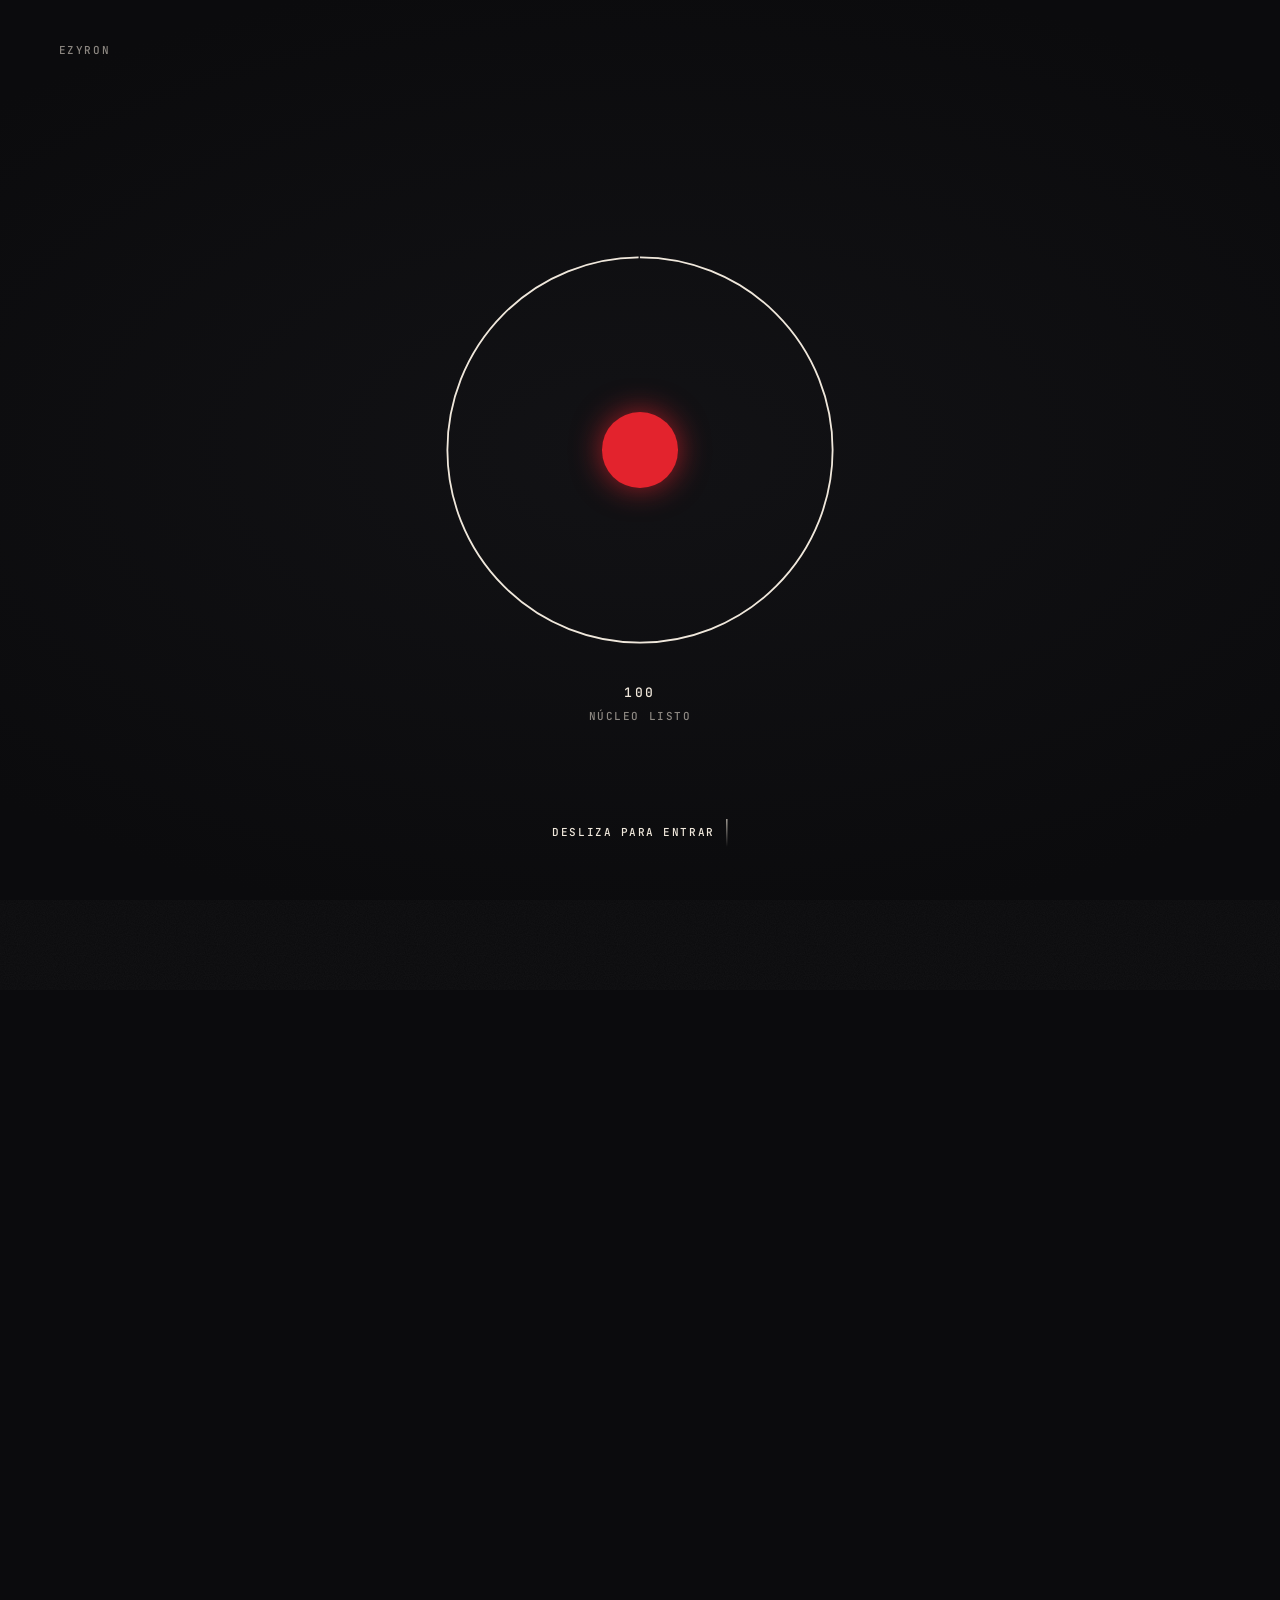
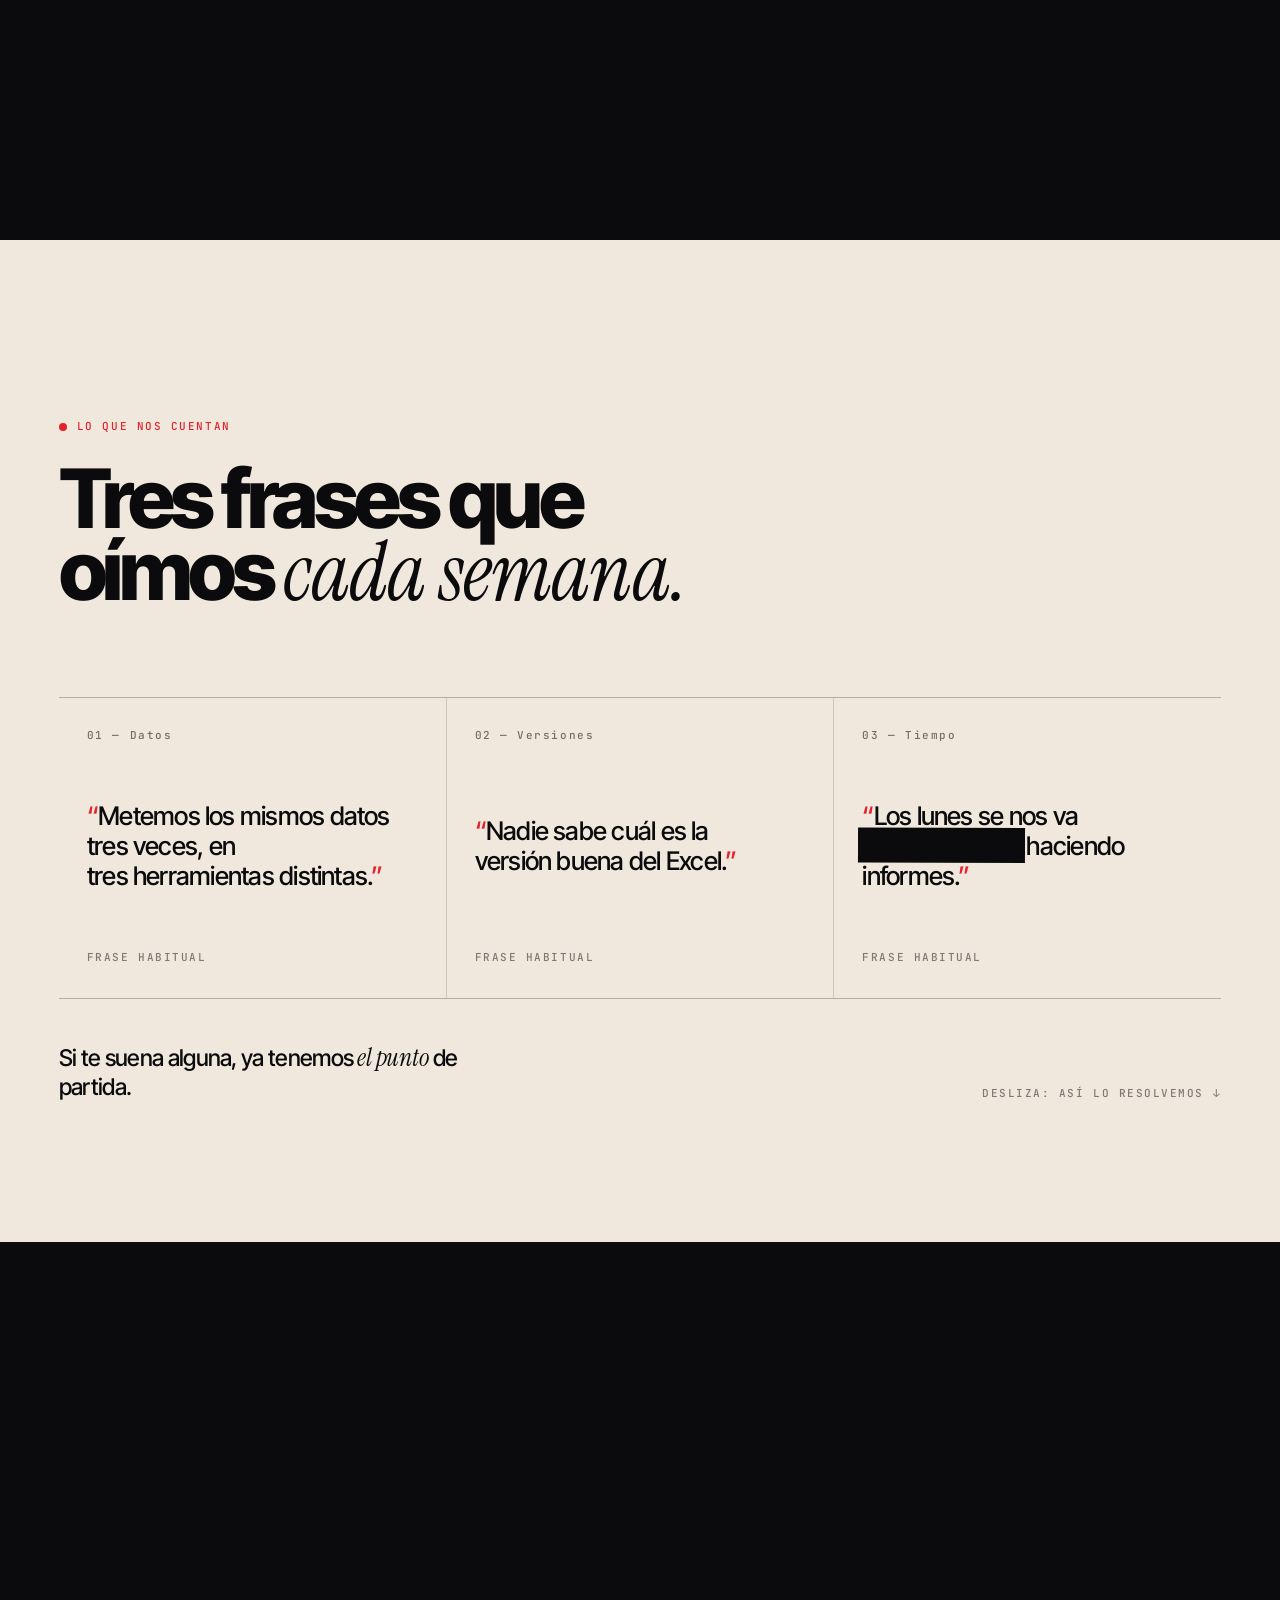
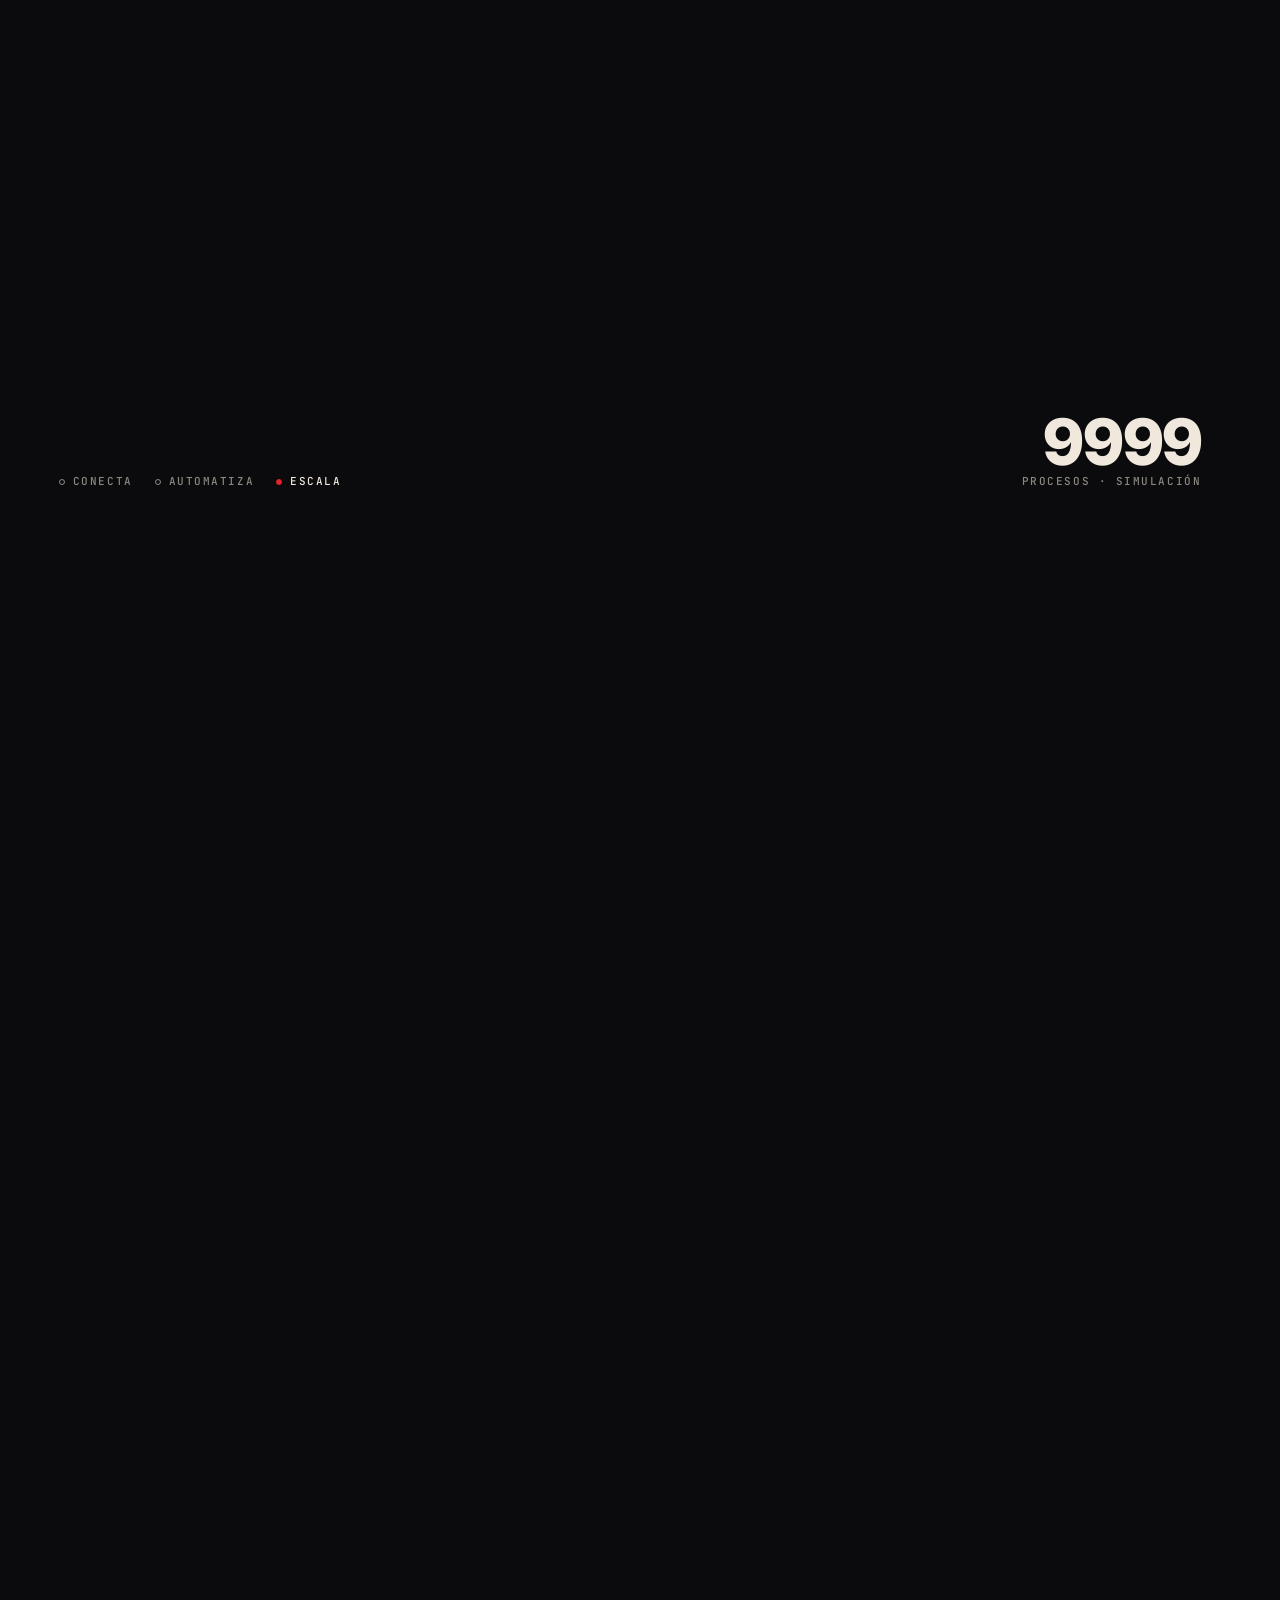
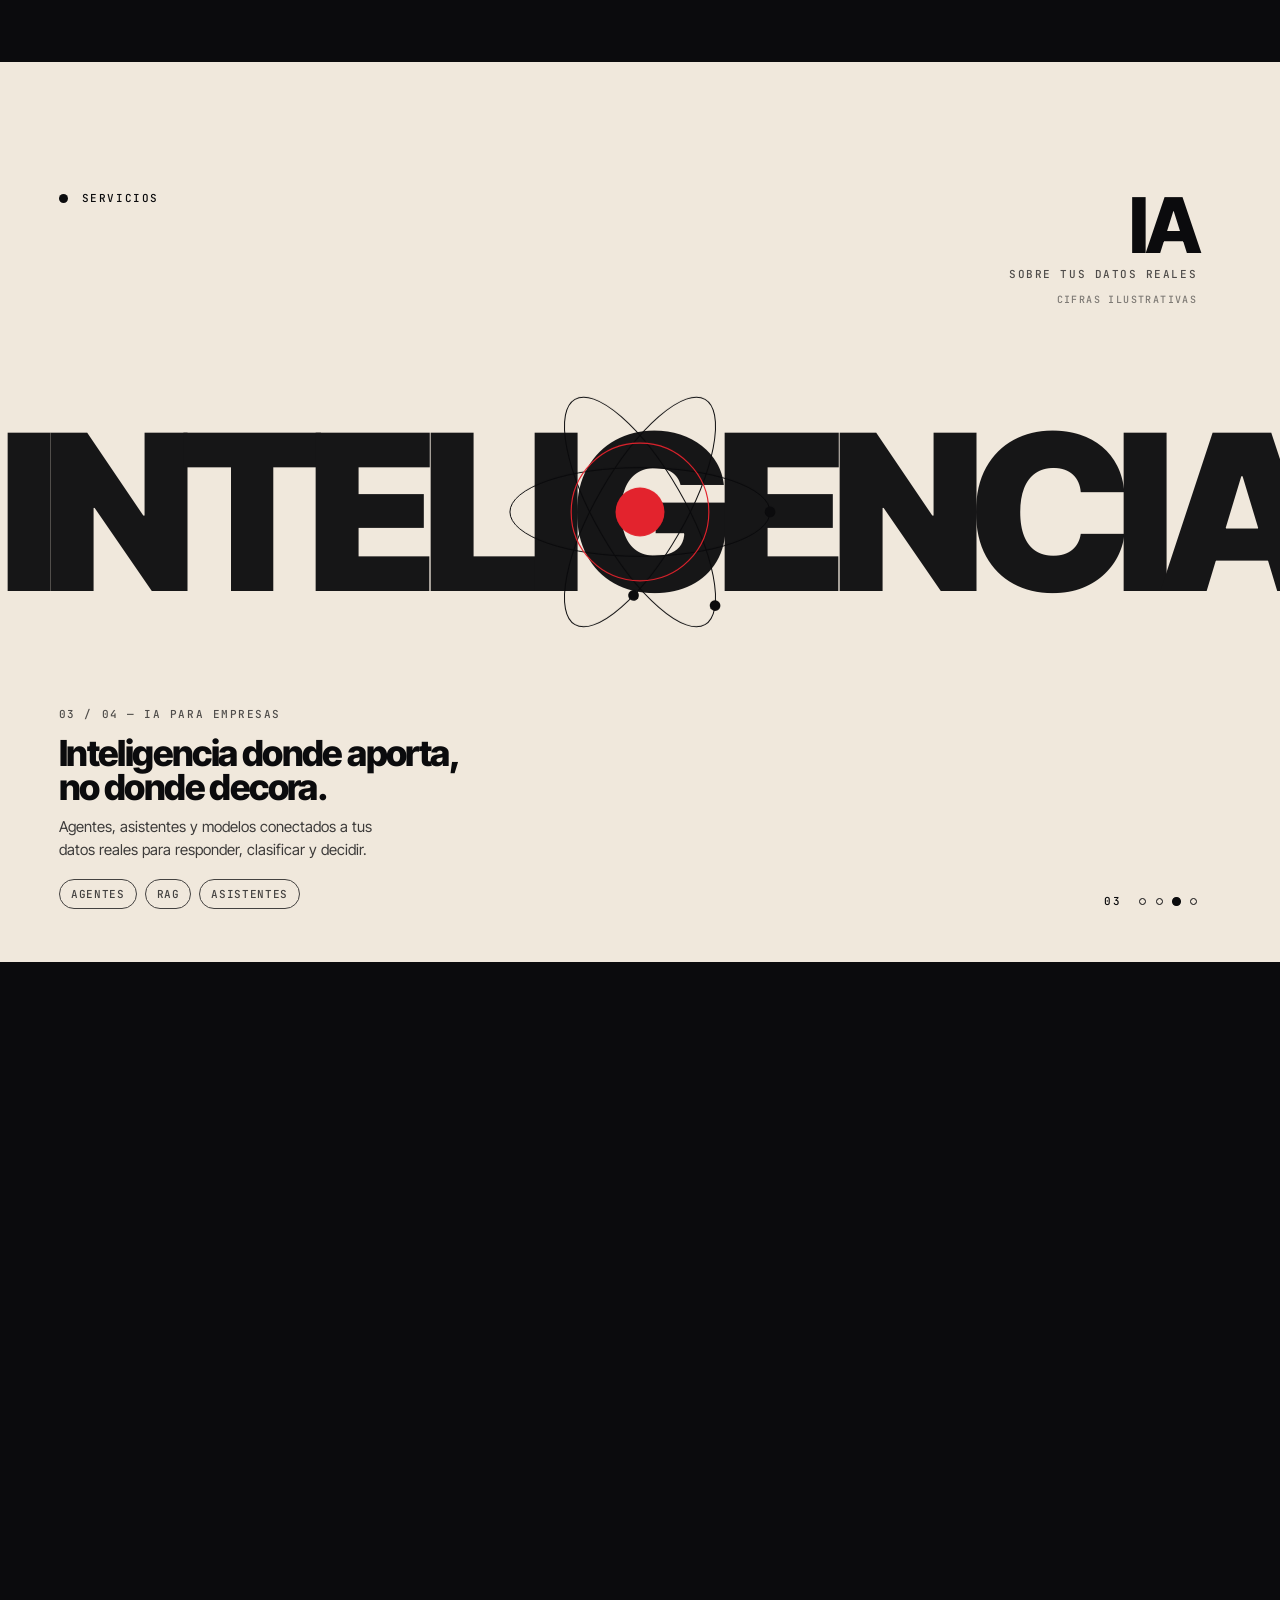
==== commit 9acedbbc: "Cookies: aviso animado con Aceptar, Rechazar y Configurar, política de cookies y tipografías servida" ====
--- a/index.html
+++ b/index.html
@@ -195,9 +195,10 @@
  ]
 }
 </script>
-<link rel="preconnect" href="https://fonts.googleapis.com">
-<link rel="preconnect" href="https://fonts.gstatic.com" crossorigin>
-<link href="https://fonts.googleapis.com/css2?family=Inter+Tight:wght@300;400;500;600;800;900&family=Instrument+Serif:ital@0;1&family=JetBrains+Mono:wght@400;500&display=swap" rel="stylesheet">
+<!-- tipografías servidas desde ezyron.com (sin Google Fonts: ninguna petición a terceros al abrir la web) -->
+<link rel="preload" href="fonts/inter-tight-normal-latin.woff2" as="font" type="font/woff2" crossorigin>
+<link rel="stylesheet" href="fonts/fonts.css">
+<link rel="stylesheet" href="css/consent.css">
 <style>
 :root{
   --ink:#0B0B0D; --ink-2:#141417; --cream:#F0E8DC; --cream-2:#E4DACB; --red:#E3232D; --red-deep:#B3141C;
@@ -523,6 +524,9 @@
 @keyframes fqIn{from{opacity:0;transform:translateY(-6px)}}
 @media (max-width:900px){.faq{grid-template-columns:1fr}.fq p{padding-left:0;padding-right:0}}
 
+.f-legal{display:flex;gap:22px;flex-wrap:wrap}
+.f-legal a{transition:color .25s}
+.f-legal a:hover{color:var(--cream)}
 /* ---------- v2 · PIE: marca gigante ---------- */
 .f-mark{grid-column:1/-1;order:9;margin-top:clamp(60px,8vw,120px)}
 .f-mark svg{width:100%;height:auto}
@@ -901,8 +905,9 @@
     <div><h5>Explora</h5><a href="#dolor">Punto de partida</a><a href="#sistema">Sistema</a><a href="#servicios">Servicios</a><a href="#metodo">Método</a><a href="#calculo">Calculadora</a><a href="#preguntas">Preguntas</a></div>
     <div><h5>Contacto</h5><a href="mailto:info.ezyron@gmail.com">info.ezyron@gmail.com</a><a href="https://www.instagram.com/ezyron.studios/" target="_blank" rel="noopener">Instagram · @ezyron.studios</a><a href="#contacto">Pedir diagnóstico</a></div>
   </div>
-  <div class="f-bottom mono"><span>© 2026 Ezyron · Valladolid</span><span>Sistemas · Automatización · IA</span></div>
+  <div class="f-bottom mono"><span>© 2026 Ezyron · Valladolid</span><span class="f-legal"><a href="politica-de-cookies.html">Política de cookies</a><a href="#cookies" data-cookie-settings>Configurar cookies</a></span><span>Sistemas · Automatización · IA</span></div>
 </footer>
+<script src="js/consent.js" defer></script>
 
 <script>
 (() => {
--- a/fonts/fonts.css
+++ b/fonts/fonts.css
@@ -0,0 +1,180 @@
+/* latin-ext */
+@font-face {
+ font-family: 'Instrument Serif';
+ font-style: italic;
+ font-weight: 400;
+ font-display: swap;
+ src: url(instrument-serif-italic-latin-ext.woff2) format('woff2');
+ unicode-range: U+0100-02BA, U+02BD-02C5, U+02C7-02CC, U+02CE-02D7, U+02DD-02FF, U+0304, U+0308, U+0329, U+1D00-1DBF, U+1E00-1E9F, U+1EF2-1EFF, U+2020, U+20A0-20AB, U+20AD-20C4, U+2113, U+2C60-2C7F, U+A720-A7FF;
+}
+/* latin */
+@font-face {
+ font-family: 'Instrument Serif';
+ font-style: italic;
+ font-weight: 400;
+ font-display: swap;
+ src: url(instrument-serif-italic-latin.woff2) format('woff2');
+ unicode-range: U+0000-00FF, U+0131, U+0152-0153, U+02BB-02BC, U+02C6, U+02DA, U+02DC, U+0304, U+0308, U+0329, U+2000-206F, U+20AC, U+2122, U+2191, U+2193, U+2212, U+2215, U+FEFF, U+FFFD;
+}
+/* latin-ext */
+@font-face {
+ font-family: 'Instrument Serif';
+ font-style: normal;
+ font-weight: 400;
+ font-display: swap;
+ src: url(instrument-serif-normal-latin-ext.woff2) format('woff2');
+ unicode-range: U+0100-02BA, U+02BD-02C5, U+02C7-02CC, U+02CE-02D7, U+02DD-02FF, U+0304, U+0308, U+0329, U+1D00-1DBF, U+1E00-1E9F, U+1EF2-1EFF, U+2020, U+20A0-20AB, U+20AD-20C4, U+2113, U+2C60-2C7F, U+A720-A7FF;
+}
+/* latin */
+@font-face {
+ font-family: 'Instrument Serif';
+ font-style: normal;
+ font-weight: 400;
+ font-display: swap;
+ src: url(instrument-serif-normal-latin.woff2) format('woff2');
+ unicode-range: U+0000-00FF, U+0131, U+0152-0153, U+02BB-02BC, U+02C6, U+02DA, U+02DC, U+0304, U+0308, U+0329, U+2000-206F, U+20AC, U+2122, U+2191, U+2193, U+2212, U+2215, U+FEFF, U+FFFD;
+}
+/* latin-ext */
+@font-face {
+ font-family: 'Inter Tight';
+ font-style: normal;
+ font-weight: 300;
+ font-display: swap;
+ src: url(inter-tight-normal-latin-ext.woff2) format('woff2');
+ unicode-range: U+0100-02BA, U+02BD-02C5, U+02C7-02CC, U+02CE-02D7, U+02DD-02FF, U+0304, U+0308, U+0329, U+1D00-1DBF, U+1E00-1E9F, U+1EF2-1EFF, U+2020, U+20A0-20AB, U+20AD-20C4, U+2113, U+2C60-2C7F, U+A720-A7FF;
+}
+/* latin */
+@font-face {
+ font-family: 'Inter Tight';
+ font-style: normal;
+ font-weight: 300;
+ font-display: swap;
+ src: url(inter-tight-normal-latin.woff2) format('woff2');
+ unicode-range: U+0000-00FF, U+0131, U+0152-0153, U+02BB-02BC, U+02C6, U+02DA, U+02DC, U+0304, U+0308, U+0329, U+2000-206F, U+20AC, U+2122, U+2191, U+2193, U+2212, U+2215, U+FEFF, U+FFFD;
+}
+/* latin-ext */
+@font-face {
+ font-family: 'Inter Tight';
+ font-style: normal;
+ font-weight: 400;
+ font-display: swap;
+ src: url(inter-tight-normal-latin-ext.woff2) format('woff2');
+ unicode-range: U+0100-02BA, U+02BD-02C5, U+02C7-02CC, U+02CE-02D7, U+02DD-02FF, U+0304, U+0308, U+0329, U+1D00-1DBF, U+1E00-1E9F, U+1EF2-1EFF, U+2020, U+20A0-20AB, U+20AD-20C4, U+2113, U+2C60-2C7F, U+A720-A7FF;
+}
+/* latin */
+@font-face {
+ font-family: 'Inter Tight';
+ font-style: normal;
+ font-weight: 400;
+ font-display: swap;
+ src: url(inter-tight-normal-latin.woff2) format('woff2');
+ unicode-range: U+0000-00FF, U+0131, U+0152-0153, U+02BB-02BC, U+02C6, U+02DA, U+02DC, U+0304, U+0308, U+0329, U+2000-206F, U+20AC, U+2122, U+2191, U+2193, U+2212, U+2215, U+FEFF, U+FFFD;
+}
+/* latin-ext */
+@font-face {
+ font-family: 'Inter Tight';
+ font-style: normal;
+ font-weight: 500;
+ font-display: swap;
+ src: url(inter-tight-normal-latin-ext.woff2) format('woff2');
+ unicode-range: U+0100-02BA, U+02BD-02C5, U+02C7-02CC, U+02CE-02D7, U+02DD-02FF, U+0304, U+0308, U+0329, U+1D00-1DBF, U+1E00-1E9F, U+1EF2-1EFF, U+2020, U+20A0-20AB, U+20AD-20C4, U+2113, U+2C60-2C7F, U+A720-A7FF;
+}
+/* latin */
+@font-face {
+ font-family: 'Inter Tight';
+ font-style: normal;
+ font-weight: 500;
+ font-display: swap;
+ src: url(inter-tight-normal-latin.woff2) format('woff2');
+ unicode-range: U+0000-00FF, U+0131, U+0152-0153, U+02BB-02BC, U+02C6, U+02DA, U+02DC, U+0304, U+0308, U+0329, U+2000-206F, U+20AC, U+2122, U+2191, U+2193, U+2212, U+2215, U+FEFF, U+FFFD;
+}
+/* latin-ext */
+@font-face {
+ font-family: 'Inter Tight';
+ font-style: normal;
+ font-weight: 600;
+ font-display: swap;
+ src: url(inter-tight-normal-latin-ext.woff2) format('woff2');
+ unicode-range: U+0100-02BA, U+02BD-02C5, U+02C7-02CC, U+02CE-02D7, U+02DD-02FF, U+0304, U+0308, U+0329, U+1D00-1DBF, U+1E00-1E9F, U+1EF2-1EFF, U+2020, U+20A0-20AB, U+20AD-20C4, U+2113, U+2C60-2C7F, U+A720-A7FF;
+}
+/* latin */
+@font-face {
+ font-family: 'Inter Tight';
+ font-style: normal;
+ font-weight: 600;
+ font-display: swap;
+ src: url(inter-tight-normal-latin.woff2) format('woff2');
+ unicode-range: U+0000-00FF, U+0131, U+0152-0153, U+02BB-02BC, U+02C6, U+02DA, U+02DC, U+0304, U+0308, U+0329, U+2000-206F, U+20AC, U+2122, U+2191, U+2193, U+2212, U+2215, U+FEFF, U+FFFD;
+}
+/* latin-ext */
+@font-face {
+ font-family: 'Inter Tight';
+ font-style: normal;
+ font-weight: 800;
+ font-display: swap;
+ src: url(inter-tight-normal-latin-ext.woff2) format('woff2');
+ unicode-range: U+0100-02BA, U+02BD-02C5, U+02C7-02CC, U+02CE-02D7, U+02DD-02FF, U+0304, U+0308, U+0329, U+1D00-1DBF, U+1E00-1E9F, U+1EF2-1EFF, U+2020, U+20A0-20AB, U+20AD-20C4, U+2113, U+2C60-2C7F, U+A720-A7FF;
+}
+/* latin */
+@font-face {
+ font-family: 'Inter Tight';
+ font-style: normal;
+ font-weight: 800;
+ font-display: swap;
+ src: url(inter-tight-normal-latin.woff2) format('woff2');
+ unicode-range: U+0000-00FF, U+0131, U+0152-0153, U+02BB-02BC, U+02C6, U+02DA, U+02DC, U+0304, U+0308, U+0329, U+2000-206F, U+20AC, U+2122, U+2191, U+2193, U+2212, U+2215, U+FEFF, U+FFFD;
+}
+/* latin-ext */
+@font-face {
+ font-family: 'Inter Tight';
+ font-style: normal;
+ font-weight: 900;
+ font-display: swap;
+ src: url(inter-tight-normal-latin-ext.woff2) format('woff2');
+ unicode-range: U+0100-02BA, U+02BD-02C5, U+02C7-02CC, U+02CE-02D7, U+02DD-02FF, U+0304, U+0308, U+0329, U+1D00-1DBF, U+1E00-1E9F, U+1EF2-1EFF, U+2020, U+20A0-20AB, U+20AD-20C4, U+2113, U+2C60-2C7F, U+A720-A7FF;
+}
+/* latin */
+@font-face {
+ font-family: 'Inter Tight';
+ font-style: normal;
+ font-weight: 900;
+ font-display: swap;
+ src: url(inter-tight-normal-latin.woff2) format('woff2');
+ unicode-range: U+0000-00FF, U+0131, U+0152-0153, U+02BB-02BC, U+02C6, U+02DA, U+02DC, U+0304, U+0308, U+0329, U+2000-206F, U+20AC, U+2122, U+2191, U+2193, U+2212, U+2215, U+FEFF, U+FFFD;
+}
+/* latin-ext */
+@font-face {
+ font-family: 'JetBrains Mono';
+ font-style: normal;
+ font-weight: 400;
+ font-display: swap;
+ src: url(jetbrains-mono-normal-latin-ext.woff2) format('woff2');
+ unicode-range: U+0100-02BA, U+02BD-02C5, U+02C7-02CC, U+02CE-02D7, U+02DD-02FF, U+0304, U+0308, U+0329, U+1D00-1DBF, U+1E00-1E9F, U+1EF2-1EFF, U+2020, U+20A0-20AB, U+20AD-20C4, U+2113, U+2C60-2C7F, U+A720-A7FF;
+}
+/* latin */
+@font-face {
+ font-family: 'JetBrains Mono';
+ font-style: normal;
+ font-weight: 400;
+ font-display: swap;
+ src: url(jetbrains-mono-normal-latin.woff2) format('woff2');
+ unicode-range: U+0000-00FF, U+0131, U+0152-0153, U+02BB-02BC, U+02C6, U+02DA, U+02DC, U+0304, U+0308, U+0329, U+2000-206F, U+20AC, U+2122, U+2191, U+2193, U+2212, U+2215, U+FEFF, U+FFFD;
+}
+/* latin-ext */
+@font-face {
+ font-family: 'JetBrains Mono';
+ font-style: normal;
+ font-weight: 500;
+ font-display: swap;
+ src: url(jetbrains-mono-normal-latin-ext.woff2) format('woff2');
+ unicode-range: U+0100-02BA, U+02BD-02C5, U+02C7-02CC, U+02CE-02D7, U+02DD-02FF, U+0304, U+0308, U+0329, U+1D00-1DBF, U+1E00-1E9F, U+1EF2-1EFF, U+2020, U+20A0-20AB, U+20AD-20C4, U+2113, U+2C60-2C7F, U+A720-A7FF;
+}
+/* latin */
+@font-face {
+ font-family: 'JetBrains Mono';
+ font-style: normal;
+ font-weight: 500;
+ font-display: swap;
+ src: url(jetbrains-mono-normal-latin.woff2) format('woff2');
+ unicode-range: U+0000-00FF, U+0131, U+0152-0153, U+02BB-02BC, U+02C6, U+02DA, U+02DC, U+0304, U+0308, U+0329, U+2000-206F, U+20AC, U+2122, U+2191, U+2193, U+2212, U+2215, U+FEFF, U+FFFD;
+}
--- a/css/consent.css
+++ b/css/consent.css
@@ -0,0 +1,100 @@
+/* Ezyron · aviso de cookies (banner + configuración). Estética de la web: tinta, crema y el punto rojo. */
+.ck,.ckm{--ck-ink:#0B0B0D;--ck-cream:#F0E8DC;--ck-red:#E3232D;--ck-line:rgba(240,232,220,.14);--ck-mute:rgba(240,232,220,.62);
+  --ck-sans:'Inter Tight',system-ui,sans-serif;--ck-serif:'Instrument Serif',Georgia,serif;--ck-mono:'JetBrains Mono',ui-monospace,monospace;
+  color:var(--ck-cream);font:400 14px/1.5 var(--ck-sans);-webkit-font-smoothing:antialiased}
+:where(.ck,.ckm) *{box-sizing:border-box;margin:0;padding:0}
+:where(.ck,.ckm) button{font:inherit;color:inherit;background:none;border:0;cursor:pointer;text-transform:inherit;letter-spacing:inherit}
+:where(.ck,.ckm) a{color:inherit}
+.ck :focus-visible,.ckm :focus-visible{outline:2px solid var(--ck-red);outline-offset:3px;border-radius:99px}
+.ck-mono{font:500 10.5px/1.4 var(--ck-mono);letter-spacing:.14em;text-transform:uppercase}
+.ck-serif{font-family:var(--ck-serif);font-style:italic;font-weight:400;letter-spacing:-.01em}
+
+/* ---------- el punto ---------- */
+.ck-dot{position:relative;width:9px;height:9px;border-radius:50%;background:var(--ck-red);flex:none;box-shadow:0 0 14px rgba(227,35,45,.8)}
+.ck-dot::after{content:"";position:absolute;inset:-5px;border-radius:50%;border:1px solid var(--ck-red);opacity:0;animation:ckPulse 2.4s cubic-bezier(.2,.6,.3,1) infinite}
+@keyframes ckPulse{0%{transform:scale(.4);opacity:.9}100%{transform:scale(2.2);opacity:0}}
+
+/* ---------- banner ---------- */
+.ck{position:fixed;left:clamp(12px,2.4vw,28px);bottom:clamp(12px,2.4vw,28px);z-index:96;width:min(440px,calc(100vw - 24px));
+  background:radial-gradient(120% 90% at 0% 100%,rgba(227,35,45,.16),transparent 60%),rgba(17,17,20,.94);
+  -webkit-backdrop-filter:blur(18px);backdrop-filter:blur(18px);border:1px solid var(--ck-line);border-radius:22px;
+  padding:24px 24px 20px;box-shadow:0 30px 80px rgba(0,0,0,.45);
+  clip-path:circle(0 at 30px calc(100% - 30px));visibility:hidden;
+  transition:clip-path .9s cubic-bezier(.7,0,.2,1),visibility 0s .9s}
+.ck.on{clip-path:circle(150% at 30px calc(100% - 30px));visibility:visible;transition:clip-path 1.1s cubic-bezier(.7,0,.2,1),visibility 0s}
+.ck-top{display:flex;align-items:center;gap:12px;color:var(--ck-mute)}
+.ck h2{font:800 clamp(24px,2.2vw,28px)/1 var(--ck-sans);letter-spacing:-.045em;margin:18px 0 10px}
+.ck h2 .ck-serif{font-weight:400;font-size:1.08em}
+.ck p{color:var(--ck-mute);font-size:13.5px;max-width:40ch}
+.ck-row{display:grid;grid-template-columns:1fr 1fr;gap:10px;margin-top:20px}
+.ck-btn{display:inline-flex;align-items:center;justify-content:center;gap:9px;padding:12px 16px;border-radius:99px;border:1px solid rgba(240,232,220,.5);
+  font:500 13px var(--ck-sans)!important;letter-spacing:-.01em;transition:background .3s,color .3s,border-color .3s,transform .2s}
+.ck-btn i{width:6px;height:6px;border-radius:50%;background:var(--ck-red);transition:transform .35s cubic-bezier(.3,1.6,.5,1),background .3s}
+.ck-btn:hover{background:var(--ck-cream);color:var(--ck-ink);border-color:var(--ck-cream)}
+.ck-btn:hover i{transform:scale(1.6)}
+.ck-btn:active{transform:scale(.97)}
+.ck-links{display:flex;justify-content:space-between;align-items:center;gap:14px;margin-top:16px;color:var(--ck-mute)}
+.ck-links button,.ck-links a{text-decoration:none;border-bottom:1px solid transparent;transition:color .25s,border-color .25s;padding-bottom:2px}
+.ck-links button:hover,.ck-links a:hover{color:var(--ck-cream);border-color:var(--ck-red)}
+/* contenido entra detrás del círculo */
+.ck .ck-top,.ck h2,.ck p,.ck-row,.ck-links{opacity:0;transform:translateY(10px);transition:opacity .5s,transform .7s cubic-bezier(.16,1,.3,1)}
+.ck.on .ck-top{opacity:1;transform:none;transition-delay:.35s}
+.ck.on h2{opacity:1;transform:none;transition-delay:.45s}
+.ck.on p{opacity:1;transform:none;transition-delay:.55s}
+.ck.on .ck-row{opacity:1;transform:none;transition-delay:.65s}
+.ck.on .ck-links{opacity:1;transform:none;transition-delay:.75s}
+
+/* ---------- configuración ---------- */
+.ckm{position:fixed;inset:0;z-index:97;display:grid;place-items:center;padding:16px;visibility:hidden;transition:visibility 0s .7s}
+.ckm.on{visibility:visible;transition:visibility 0s}
+.ckm-bg{position:absolute;inset:0;background:rgba(11,11,13,.62);-webkit-backdrop-filter:blur(6px);backdrop-filter:blur(6px);opacity:0;transition:opacity .5s}
+.ckm.on .ckm-bg{opacity:1}
+.ckm-panel{position:relative;width:min(580px,100%);max-height:calc(100svh - 32px);overflow:auto;overscroll-behavior:contain;
+  background:radial-gradient(90% 70% at 100% 0%,rgba(227,35,45,.14),transparent 60%),#121215;border:1px solid var(--ck-line);border-radius:24px;
+  padding:clamp(22px,3.4vw,34px);box-shadow:0 40px 120px rgba(0,0,0,.55);
+  clip-path:circle(0 at 50% 50%);transition:clip-path .7s cubic-bezier(.7,0,.2,1)}
+.ckm.on .ckm-panel{clip-path:circle(120% at 50% 50%);transition:clip-path .9s cubic-bezier(.7,0,.2,1)}
+.ckm-head{display:flex;align-items:center;justify-content:space-between;gap:16px;color:var(--ck-mute)}
+.ckm-head span{display:flex;align-items:center;gap:12px}
+.ckm-x{width:36px;height:36px;border-radius:50%;border:1px solid var(--ck-line);display:grid;place-items:center;transition:border-color .3s,transform .4s cubic-bezier(.3,1.6,.5,1)}
+.ckm-x:hover{border-color:var(--ck-red);transform:rotate(90deg)}
+.ckm-x::before,.ckm-x::after{content:"";grid-area:1/1;width:13px;height:1.5px;background:var(--ck-cream);transform:rotate(45deg)}
+.ckm-x::after{transform:rotate(-45deg)}
+.ckm h2{font:800 clamp(28px,3.4vw,40px)/.95 var(--ck-sans);letter-spacing:-.05em;margin:22px 0 12px}
+.ckm h2 .ck-serif{font-weight:400}
+.ckm-intro{color:var(--ck-mute);font-size:14px;max-width:48ch}
+.ckm-list{margin-top:24px;border-top:1px solid var(--ck-line)}
+.ckm-cat{border-bottom:1px solid var(--ck-line);padding:18px 0}
+.ckm-cat-h{display:flex;align-items:center;justify-content:space-between;gap:16px}
+.ckm-cat h3{font:600 16px var(--ck-sans);letter-spacing:-.02em}
+.ckm-cat p{color:var(--ck-mute);font-size:13px;margin-top:8px;max-width:52ch}
+.ckm-cat p .ck-mono{display:block;margin-top:6px;color:rgba(227,35,45,.9);font-size:10px}
+.ckm-tag{color:var(--ck-red)!important}
+/* interruptor: el punto viaja */
+.ck-sw{position:relative;width:46px;height:26px;border-radius:99px;border:1px solid rgba(240,232,220,.35);flex:none;transition:background .35s,border-color .35s}
+.ck-sw::after{content:"";position:absolute;left:4px;top:50%;width:16px;height:16px;margin-top:-8px;border-radius:50%;background:var(--ck-cream);transition:transform .45s cubic-bezier(.3,1.6,.5,1),background .3s}
+.ck-sw[aria-checked="true"]{background:var(--ck-red);border-color:var(--ck-red)}
+.ck-sw[aria-checked="true"]::after{transform:translateX(20px)}
+.ck-sw[disabled]{opacity:.55;cursor:not-allowed}
+.ckm-foot{display:grid;grid-template-columns:1fr 1fr 1fr;gap:10px;margin-top:24px}
+.ckm-foot .ck-btn.save{background:var(--ck-cream);color:var(--ck-ink);border-color:var(--ck-cream)}
+.ckm-foot .ck-btn.save:hover{background:var(--ck-red);color:var(--ck-cream);border-color:var(--ck-red)}
+.ckm-foot .ck-btn.save i{background:var(--ck-red)}
+.ckm-foot .ck-btn.save:hover i{background:var(--ck-cream)}
+.ckm-legal{margin-top:16px;color:var(--ck-mute)}
+.ckm-legal a{border-bottom:1px solid var(--ck-red);text-decoration:none}
+.ck-toast{position:fixed;left:50%;bottom:22px;z-index:96;transform:translate(-50%,20px);opacity:0;pointer-events:none;display:flex;align-items:center;gap:10px;
+  padding:10px 16px;border-radius:99px;background:rgba(17,17,20,.94);border:1px solid rgba(240,232,220,.14);color:#F0E8DC;transition:opacity .4s,transform .6s cubic-bezier(.16,1,.3,1)}
+.ck-toast.on{opacity:1;transform:translate(-50%,0)}
+
+@media (max-width:560px){
+  .ck{left:12px;right:12px;width:auto;bottom:12px;padding:20px 18px 16px}
+  .ckm-foot{grid-template-columns:1fr}
+  .ckm-foot .ck-btn.save{order:-1}
+}
+@media (prefers-reduced-motion:reduce){
+  .ck,.ck.on,.ckm-panel,.ckm.on .ckm-panel{clip-path:none!important;transition:opacity .3s,visibility 0s!important}
+  .ck{opacity:0}.ck.on{opacity:1}
+  .ck *{transition:none!important;transform:none!important;opacity:1!important}
+  .ck-dot::after{animation:none}
+}
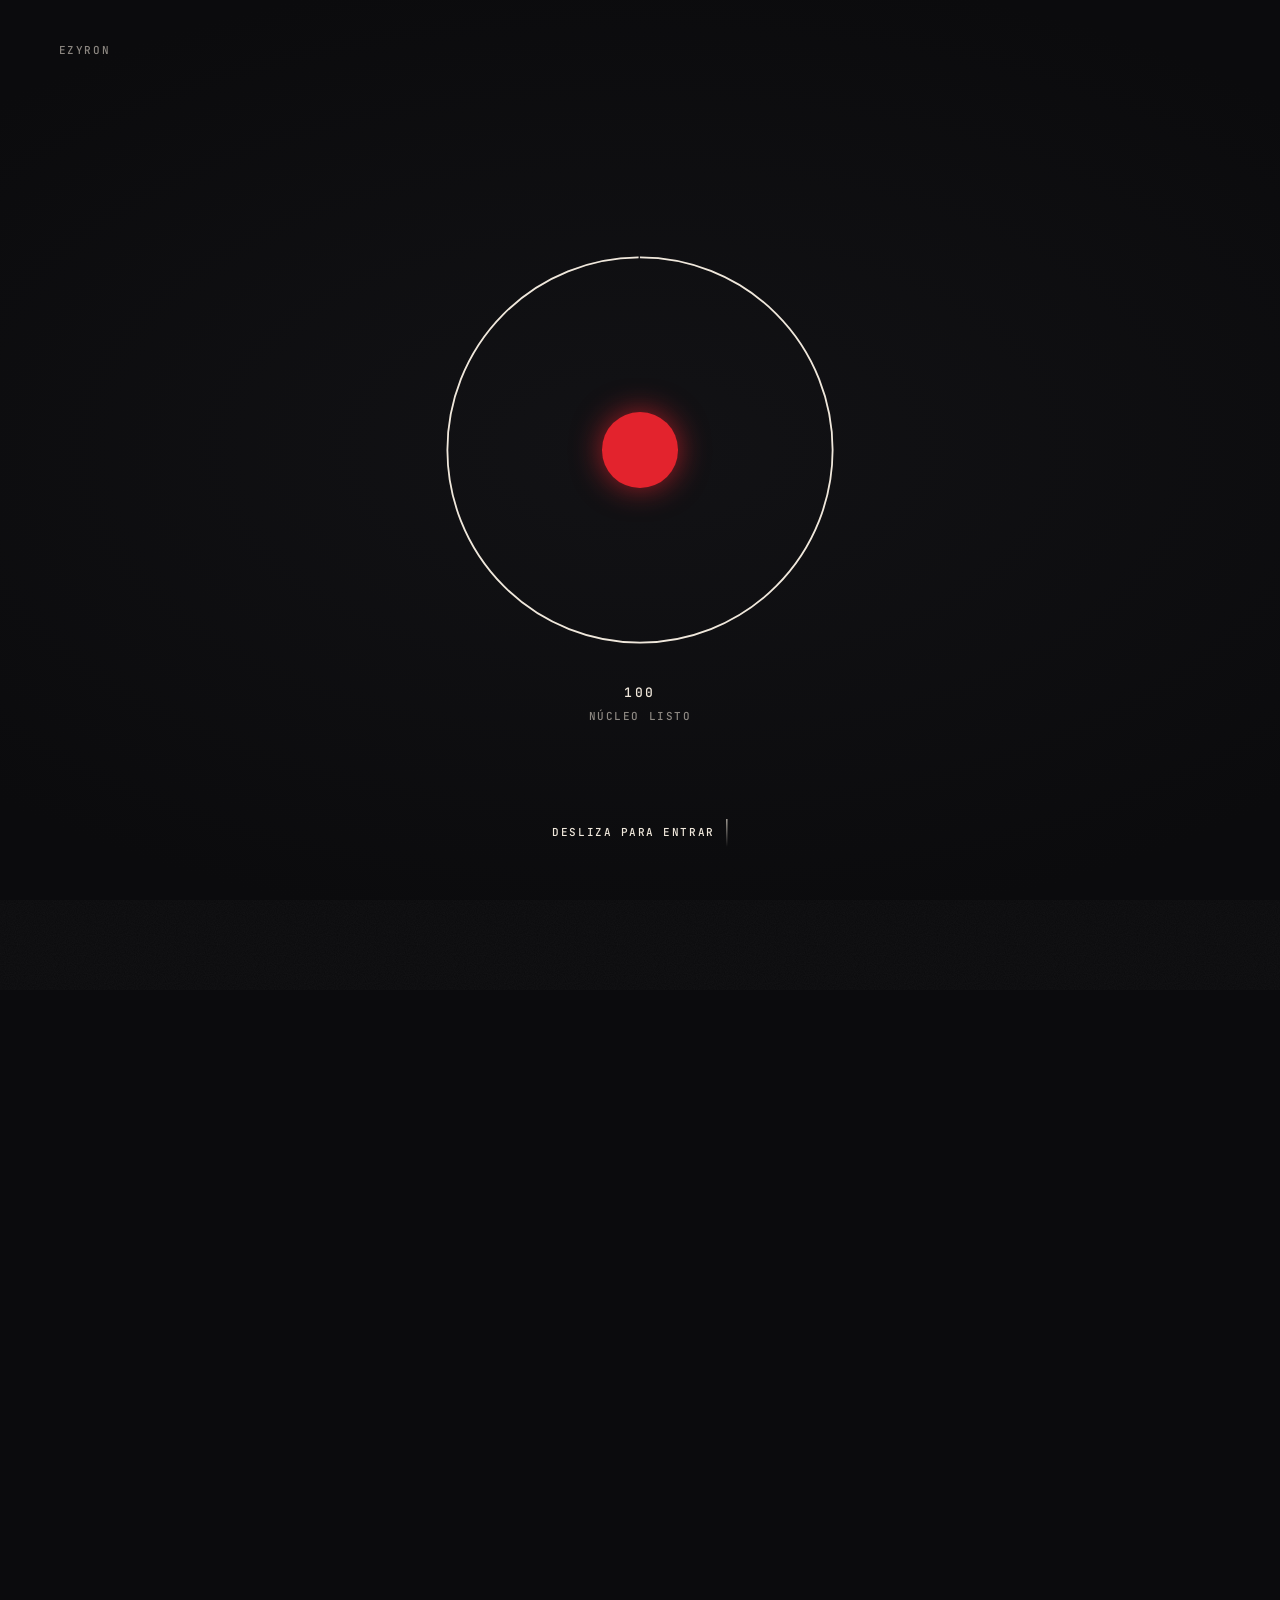
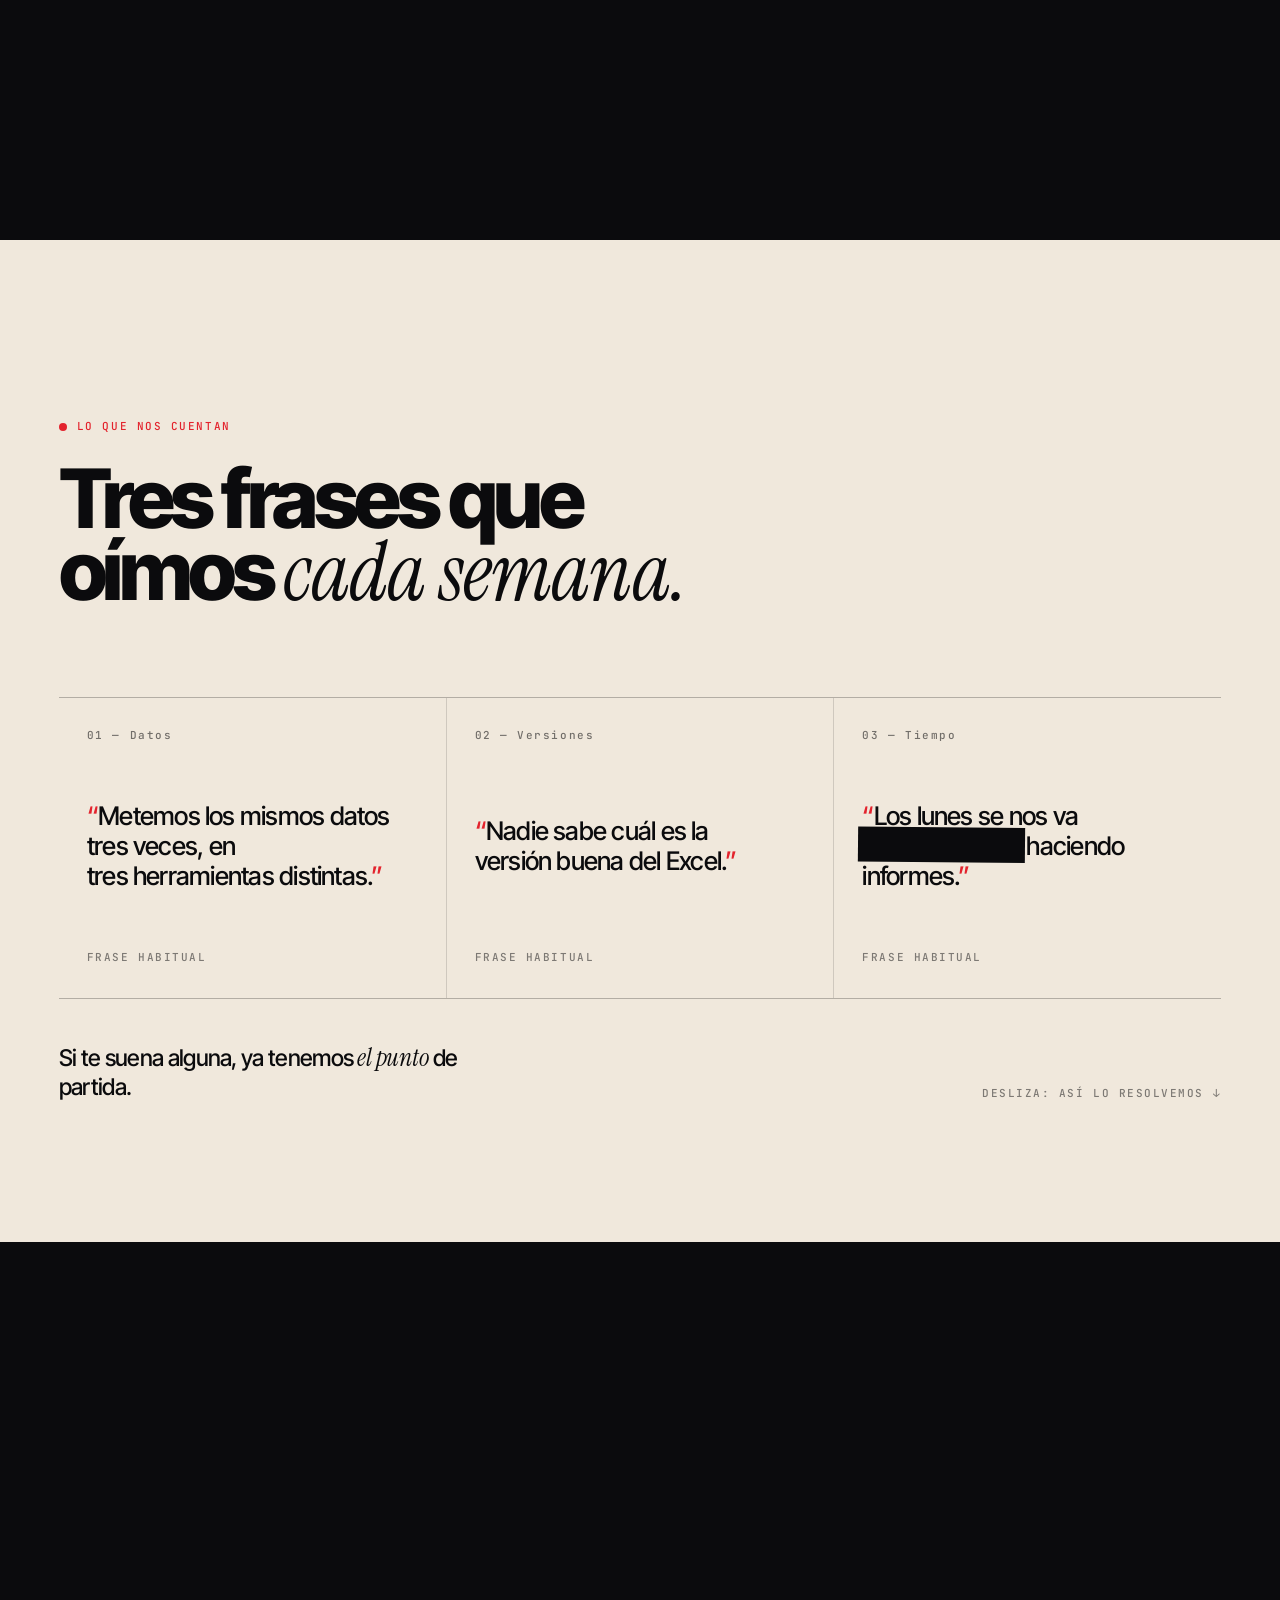
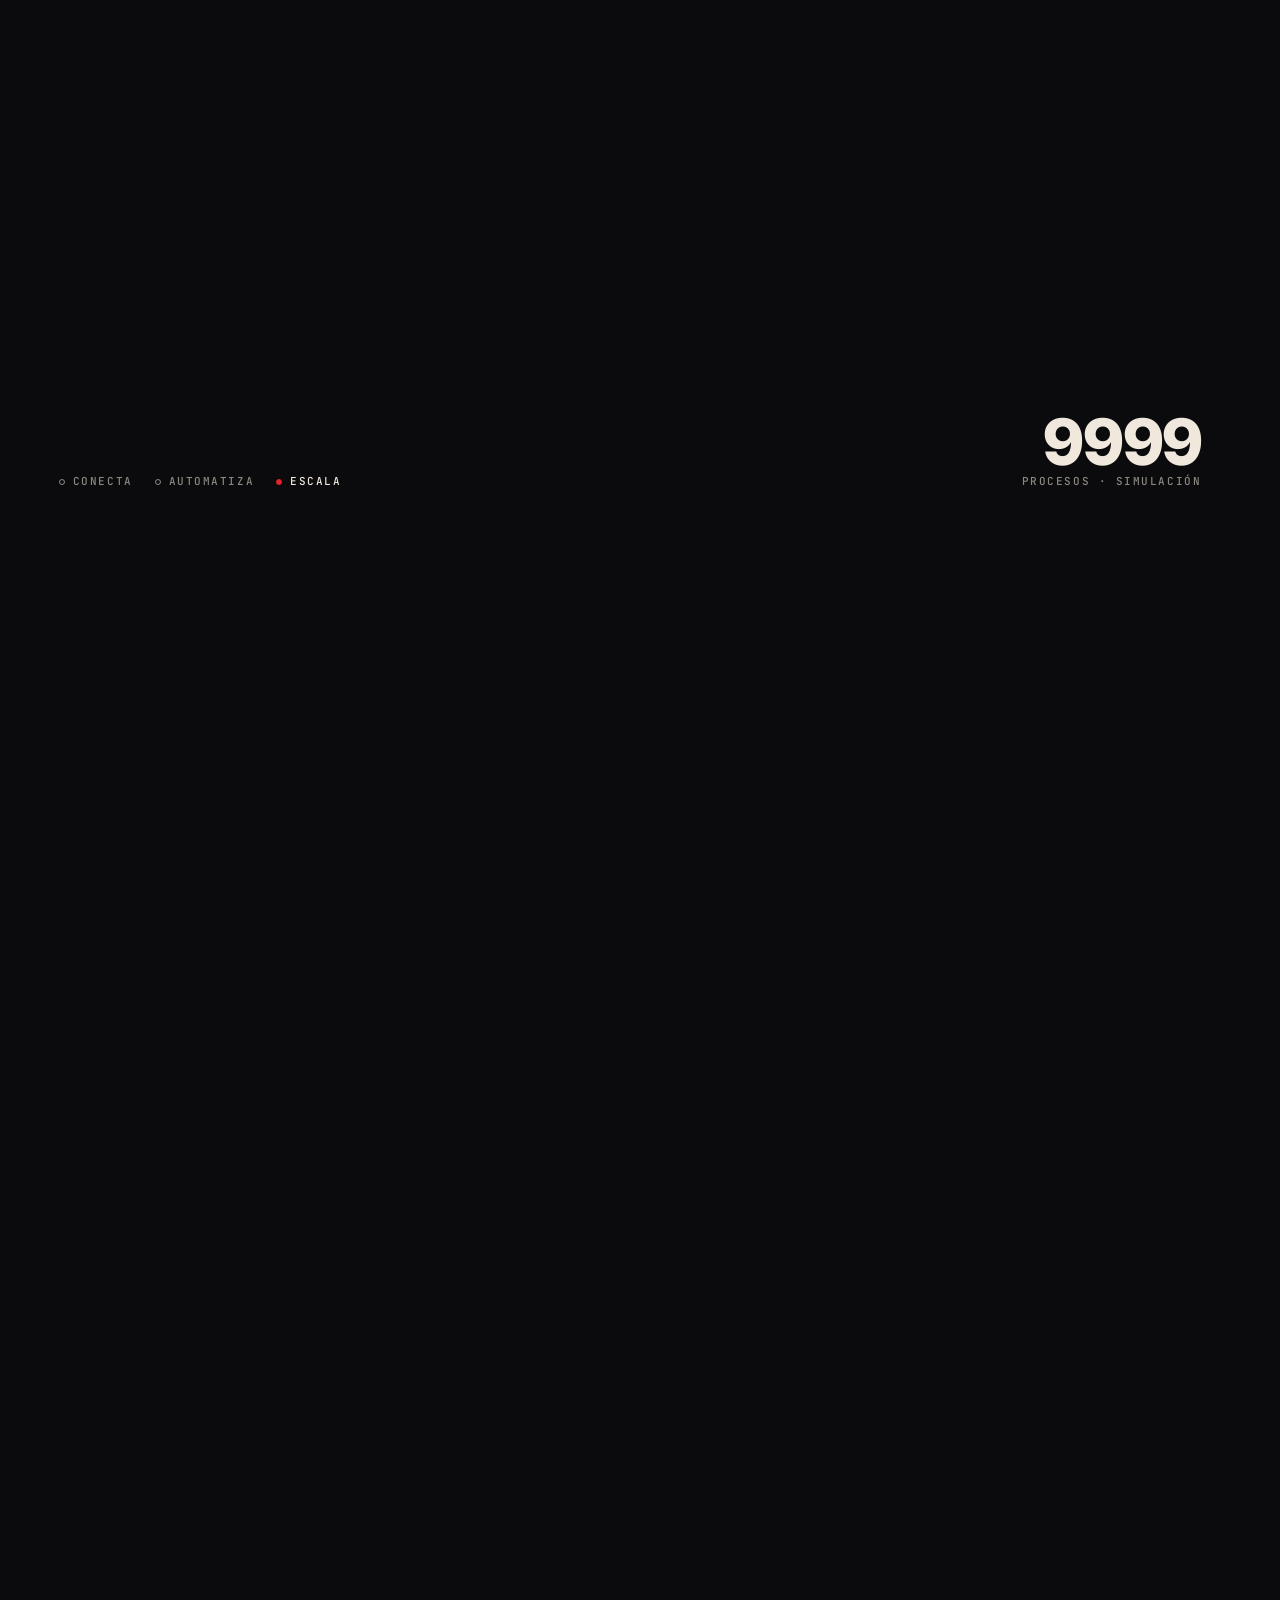
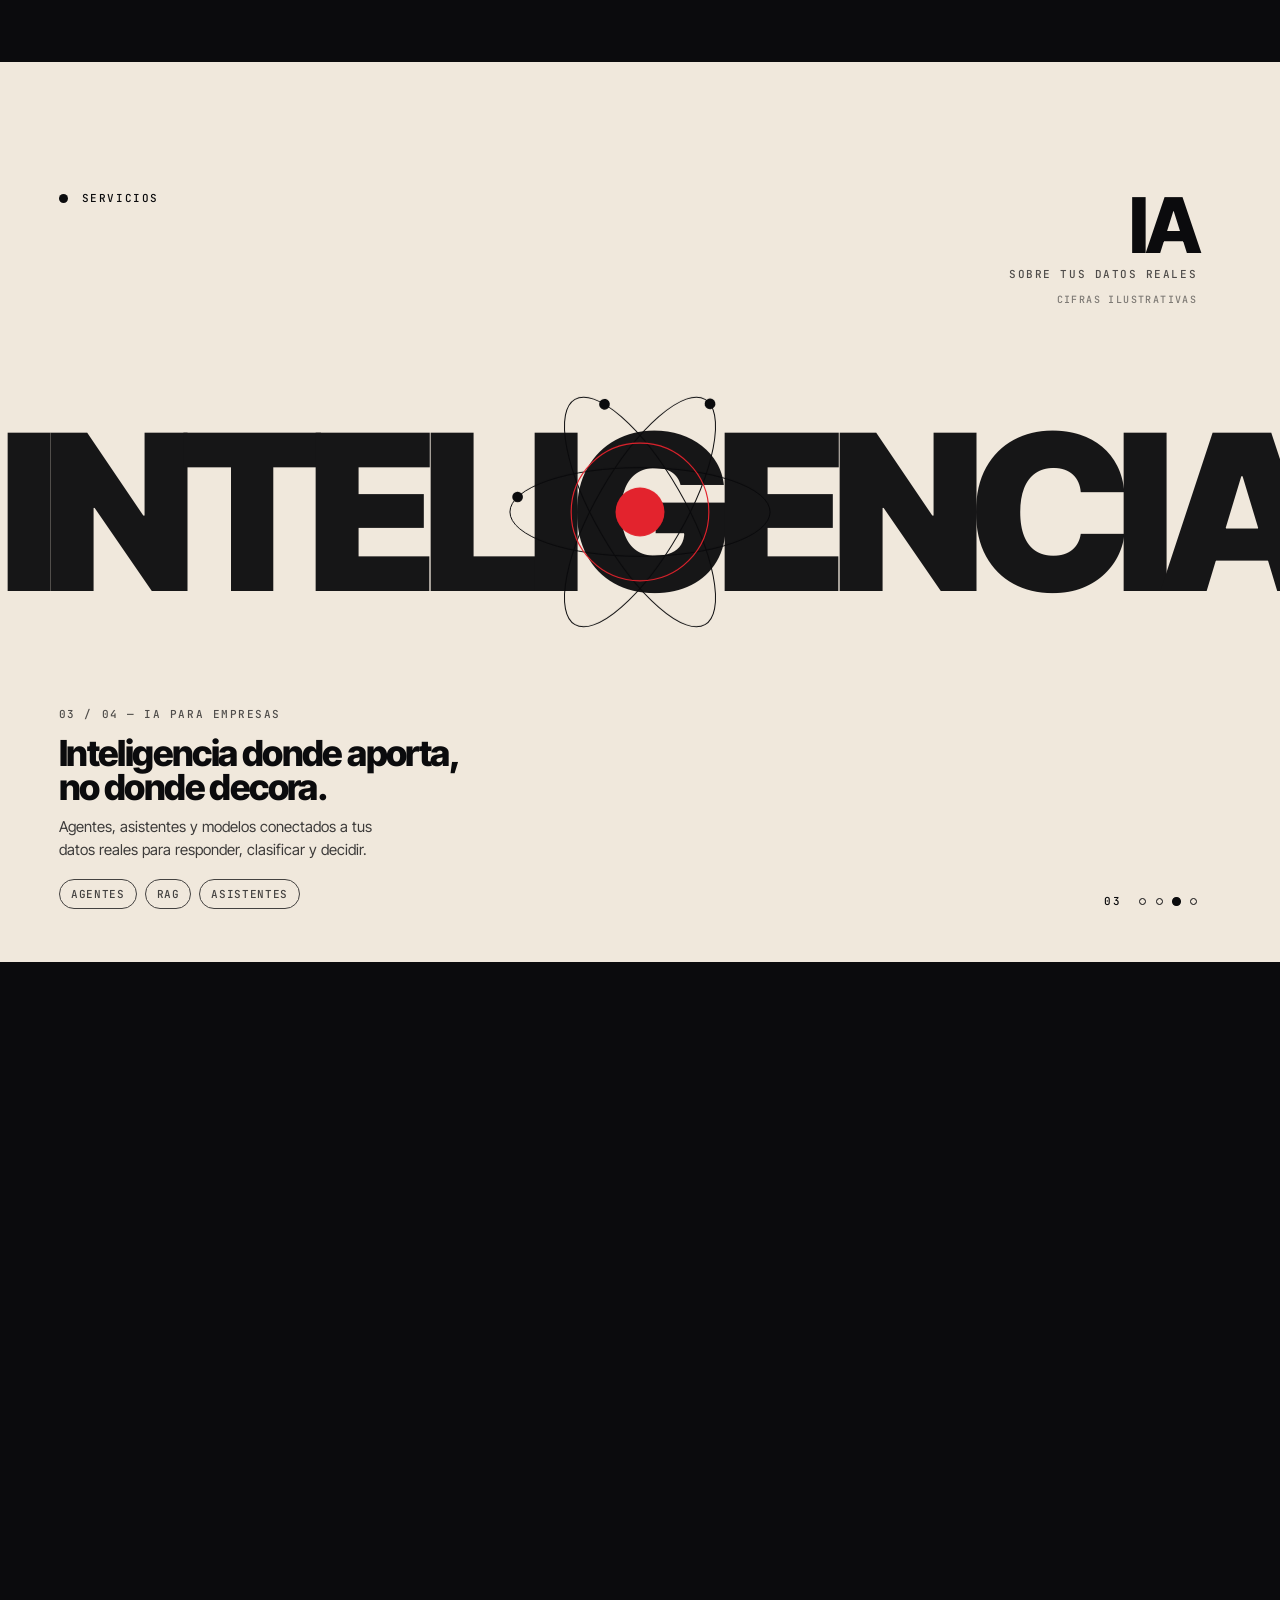
==== commit 0febe177: "Seguridad: cabeceras (CSP, HSTS, antiframes…), bloqueo de ficheros internos, JavaScript fuera del HT" ====
--- a/index.html
+++ b/index.html
@@ -600,7 +600,7 @@
   <div class="ld-num mono"><b id="ld-n">000</b>Encendiendo el núcleo</div>
   <button class="ld-enter mono" id="ld-enter" tabindex="-1">Desliza para entrar <em></em></button>
 </div>
-<script>if(!/[?&]snap/.test(location.search))document.documentElement.classList.add('loading');else document.getElementById('loader').remove();</script>
+<script src="js/boot.js"></script>
 
 <div class="cursor" aria-hidden="true"></div>
 <div class="cursor-ring" aria-hidden="true"><span>Ver</span></div>
@@ -909,472 +909,6 @@
 </footer>
 <script src="js/consent.js" defer></script>
 
-<script>
-(() => {
-const RED='#E3232D', CREAM='#F0E8DC', INK='#0B0B0D';
-const clamp=(v,a=0,b=1)=>Math.min(b,Math.max(a,v));
-const lerp=(a,b,t)=>a+(b-a)*t;
-const seg=(p,a,b)=>clamp((p-a)/(b-a));
-const ease=t=>t<.5?4*t*t*t:1-Math.pow(-2*t+2,3)/2;
-const eOut=t=>1-Math.pow(1-t,3);
-const eBack=t=>{const c1=1.70158,c3=c1+1;return 1+c3*Math.pow(t-1,3)+c1*Math.pow(t-1,2)};
-const sst=t=>t*t*(3-2*t);
-const hex=h=>[parseInt(h.slice(1,3),16),parseInt(h.slice(3,5),16),parseInt(h.slice(5,7),16)];
-const mix=(a,b,t)=>{const A=hex(a),B=hex(b);return `rgb(${A.map((v,i)=>Math.round(lerp(v,B[i],t))).join(',')})`};
-const isMobile=()=>innerWidth<=900;
-const SNAP=/[?&]snap/.test(location.search); // debug: sin suavizado (capturas)
-const RM=matchMedia('(prefers-reduced-motion: reduce)').matches;
-const LEAN={x:0,y:0}; let lastY=scrollY, vel=0; const mq=document.querySelector('.marquee');
-
-/* ---------- logo geometry ---------- */
-const P={
-  E1:'M210,600 L379,600 L404,568 L274,568 L291,546 L361,546 L384,517 L275,517 Z',
-  E2:'M279,494 L388,494 L411,465 L302,465 Z',
-  Z:'M441,465 L552,465 L552,494 L488,568 L589,568 L562,600 L411,600 L502,494 L418,494 Z',
-  Y:'M570,465 L609,465 L654,516 L699,465 L738,465 L672,543 L672,600 L636,600 L636,543 Z',
-  R:'M759,465 L850,465 A36,42.5 0 0 1 850,550 L838,550 L903,611 L860,611 L795,550 L769,550 L769,600 L735,600 L735,522 L844,522 A11,14.5 0 0 0 844,493 L736,493 Z',
-  N:'M1074,465 L1119,465 L1192,560 L1192,465 L1227,465 L1227,600 L1182,600 L1109,506 L1109,600 L1074,600 Z',
-  O:'M 1057 533 A 76.5 73 0 1 0 904 533 A 76.5 73 0 1 0 1057 533 Z M 1025 533 A 44.5 44 0 1 1 936 533 A 44.5 44 0 1 1 1025 533 Z'
-};
-const PP={};for(const k in P)PP[k]=new Path2D(P[k]);
-// letters revealed from the dot outward
-const LETTERS=[['N'],['R'],['Y'],['Z'],['E1','E2']];
-const DX=980.5, DY=533;
-
-/* ---------- canvas helpers ---------- */
-function setup(cv){
-  const o={cv,ctx:cv.getContext('2d'),W:0,H:0,dpr:1};
-  o.fit=()=>{const r=cv.getBoundingClientRect();// supermuestreo: en pantallas 1x se dibuja al doble (1,5x en monitores grandes) para bordes suaves, sin dientes de sierra
-    o.dpr=Math.min(2,Math.max(devicePixelRatio||1,r.width*r.height>2.4e6?1.5:2));o.W=r.width;o.H=r.height;cv.width=Math.round(r.width*o.dpr);cv.height=Math.round(r.height*o.dpr);};
-  o.fit();return o;
-}
-function glow(ctx,x,y,r,a){
-  if(a<=0)return;const g=ctx.createRadialGradient(x,y,0,x,y,r);
-  g.addColorStop(0,`rgba(227,35,45,${a})`);g.addColorStop(.4,`rgba(227,35,45,${a*.35})`);g.addColorStop(1,'rgba(227,35,45,0)');
-  ctx.fillStyle=g;ctx.fillRect(x-r,y-r,r*2,r*2);
-}
-function dot(ctx,x,y,r,col=RED){ctx.beginPath();ctx.arc(x,y,Math.max(0,r),0,Math.PI*2);ctx.fillStyle=col;ctx.fill();}
-function pulses(ctx,x,y,R,t,a,n=3,spread=6){
-  if(a<=0)return;
-  for(let i=0;i<n;i++){const ph=(t*.32+i/n)%1;ctx.beginPath();ctx.arc(x,y,R*(1+ph*spread),0,Math.PI*2);ctx.strokeStyle=`rgba(227,35,45,${(1-ph)*.5*a})`;ctx.lineWidth=1;ctx.stroke();}
-}
-const baseR=(W,H)=>Math.min(W,H)*.042;
-
-/* ---------- SCENE 1 · ORIGEN ---------- */
-const S1=setup(document.getElementById('c1'));
-function drawS1(p,t){
-  const {ctx,W,H,dpr}=S1;ctx.setTransform(dpr,0,0,dpr,0,0);ctx.clearRect(0,0,W,H);
-  const R0=baseR(W,H), s0=R0/16, sL=Math.min(W*.8/1051,H*.4/180);
-  const z1=ease(seg(p,.3,.6)), z2=ease(seg(p,.8,1));
-  const s=lerp(lerp(s0,sL,z1),s0,z2);
-  // reacción: el punto se inclina hacia el cursor mientras está solo
-  const lw=(1-z1)+z2;
-  const dx=W/2+265*s*(z1-z2)+LEAN.x*R0*1.4*lw, dy=H/2-4*s+LEAN.y*R0*1.4*lw;
-  const intro=eBack(clamp(t/1.1));
-
-  // ambient glow & pulses
-  glow(ctx,dx,dy,Math.min(W,H)*(.55-.15*z1+.15*z2),.16+.06*Math.sin(t*1.4));
-  const pv=(1-seg(p,.1,.22))+seg(p,.86,1);
-  pulses(ctx,dx,dy,R0,t,pv*intro);
-
-  // crosshair coordinates (blueprint feel) at start
-  const ch=(1-seg(p,.04,.14))*clamp(t-0.6);
-  if(ch>0){
-    ctx.strokeStyle=`rgba(240,232,220,${.14*ch})`;ctx.lineWidth=1;ctx.beginPath();
-    ctx.moveTo(0,dy+.5);ctx.lineTo(dx-R0*3,dy+.5);ctx.moveTo(dx+R0*3,dy+.5);ctx.lineTo(W,dy+.5);
-    ctx.moveTo(dx+.5,0);ctx.lineTo(dx+.5,dy-R0*3);ctx.moveTo(dx+.5,dy+R0*3);ctx.lineTo(dx+.5,H);ctx.stroke();
-    ctx.fillStyle=`rgba(240,232,220,${.45*ch})`;ctx.font='500 10px "JetBrains Mono"';
-    ctx.fillText('x 980.5  y 533  r 16',dx+R0*1.6,dy-R0*1.6);
-  }
-
-  ctx.save();ctx.translate(dx,dy);ctx.scale(s,s);ctx.translate(-DX,-DY);
-  // O ring sweep
-  const oT=ease(seg(p,.1,.3)), oF=1-seg(p,.9,.99);
-  if(oT>0&&oF>0){
-    ctx.save();ctx.globalAlpha=oF;
-    const a0=-Math.PI/2, a1=a0+Math.PI*2*oT;
-    ctx.beginPath();ctx.moveTo(DX,DY);ctx.arc(DX,DY,220,a0,a1);ctx.closePath();ctx.clip();
-    ctx.fillStyle=CREAM;ctx.fill(PP.O,'evenodd');ctx.restore();
-    if(oT<1){ // bright head
-      const hx=DX+Math.cos(a1)*60.5, hy=DY+Math.sin(a1)*58.5;
-      ctx.save();ctx.translate(hx,hy);ctx.beginPath();ctx.arc(0,0,3.2,0,Math.PI*2);ctx.fillStyle=RED;ctx.shadowColor=RED;ctx.shadowBlur=24/s*.2+12;ctx.fill();ctx.restore();
-    }
-  }
-  // letters
-  const lF=1-seg(p,.76,.88);
-  LETTERS.forEach((L,i)=>{
-    const a=eOut(seg(p,.34+i*.05,.5+i*.05))*lF;if(a<=0)return;
-    ctx.save();ctx.globalAlpha=a;ctx.translate(0,(1-a)*46*(i%2?-1:1));ctx.fillStyle=CREAM;L.forEach(k=>ctx.fill(PP[k]));ctx.restore();
-  });
-  ctx.restore();
-
-  // the dot
-  const breath=1+.04*Math.sin(t*2.1);
-  ctx.save();ctx.shadowColor='rgba(227,35,45,.7)';ctx.shadowBlur=30;
-  dot(ctx,dx,dy,16*s*intro*breath);ctx.restore();
-}
-
-/* ---------- SCENE 2 · SISTEMA ---------- */
-const S2=setup(document.getElementById('c2'));
-const NODES=['CRM','ERP','Web','Correo','Datos','IA','Pagos'];
-const JIT=[1.05,.86,1.12,.94,1.08,.9,1.0];
-let gridCache=null;
-function drawS2(p,t){
-  const {ctx,W,H,dpr}=S2;ctx.setTransform(dpr,0,0,dpr,0,0);ctx.clearRect(0,0,W,H);
-  const mob=isMobile(), m=Math.min(W,mob?H*.62:H), R0=baseR(W,H);
-  const move=ease(seg(p,0,.08)), end=ease(seg(p,.88,1));
-  const hx0=mob?W/2:W*.64, hy0=mob?H*.36:H/2;
-  const hx=lerp(lerp(W/2,hx0,move),W/2,end), hy=lerp(lerp(H/2,hy0,move),H/2,end);
-  const morph=ease(seg(p,.3,.42)), zoom=ease(seg(p,.58,.72)), k=lerp(1,.5,zoom);
-  const fade=1-ease(seg(p,.86,.94));
-  const rS=m*.32*k;
-  const rot=morph*(t*.12+p*3);
-
-  // grid / scale phase
-  const gv=seg(p,.56,.66)*fade;
-  if(gv>0){
-    const sp=Math.max(26,Math.min(W,H)*.055);
-    const wr=seg(p,.62,.86)*Math.hypot(W,H)*.75;
-    for(let x=sp/2;x<W;x+=sp)for(let y=sp/2;y<H;y+=sp){
-      const d=Math.hypot(x-hx,y-hy);if(d<rS*1.25)continue;
-      const lit=clamp((wr-d)/90);
-      const fl=.5+.5*Math.sin(t*3+x*.05+y*.03);
-      if(lit>0){
-        dot(ctx,x,y,(1.2+lit*1.6)*gv,`rgba(227,35,45,${(.35+.65*lit*(.7+.3*fl))*gv})`);
-        if(lit<1){ctx.beginPath();ctx.arc(x,y,4+lit*10,0,Math.PI*2);ctx.strokeStyle=`rgba(227,35,45,${(1-lit)*.6*gv})`;ctx.stroke();}
-      }else dot(ctx,x,y,1*gv,`rgba(240,232,220,${.16*gv})`);
-    }
-  }
-
-  glow(ctx,hx,hy,m*.6,.12*fade+.05);
-
-  // node positions
-  const pos=NODES.map((_,i)=>{
-    const e=eBack(seg(p,.05+i*.02,.18+i*.02));
-    const as=-Math.PI/2+i*Math.PI*2/NODES.length+.18;
-    const sx=Math.cos(as)*rS*JIT[i], sy=Math.sin(as)*rS*JIT[i]*.92;
-    const al=-Math.PI/2+i*Math.PI*2/NODES.length+rot;
-    const lx=Math.cos(al)*rS, ly=Math.sin(al)*rS;
-    return {x:hx+lerp(sx,lx,morph)*e, y:hy+lerp(sy,ly,morph)*e, e};
-  });
-
-  ctx.lineWidth=1;
-  // spokes
-  const spA=(1-morph*.75)*fade;
-  pos.forEach((n,i)=>{
-    if(n.e<=0)return;
-    ctx.beginPath();ctx.moveTo(hx,hy);ctx.lineTo(n.x,n.y);ctx.strokeStyle=`rgba(240,232,220,${.22*spA*clamp(n.e)})`;ctx.stroke();
-    // packet along spoke
-    const u=((t*.45+i*.37+p*2.5)%1), dir=i%2;const uu=dir?u:1-u;
-    const px=lerp(hx,n.x,uu), py=lerp(hy,n.y,uu);
-    if(spA>.05){ctx.save();ctx.shadowColor=RED;ctx.shadowBlur=10;dot(ctx,px,py,2.6*clamp(n.e)*spA);ctx.restore();}
-  });
-  // loop ring
-  const packets=[];
-  if(morph>0){
-    ctx.beginPath();ctx.arc(hx,hy,rS,0,Math.PI*2);ctx.strokeStyle=`rgba(240,232,220,${.35*morph*fade})`;ctx.stroke();
-    ctx.save();ctx.setLineDash([2,7]);ctx.beginPath();ctx.arc(hx,hy,rS*1.18,0,Math.PI*2);ctx.strokeStyle=`rgba(240,232,220,${.18*morph*fade})`;ctx.stroke();ctx.restore();
-    const speed=.18+zoom*.5;
-    for(let j=0;j<4;j++){
-      const a=-Math.PI/2+((t*speed+p*1.5+j/4)%1)*Math.PI*2;
-      const x=hx+Math.cos(a)*rS, y=hy+Math.sin(a)*rS;packets.push([x,y]);
-      // tail
-      for(let q=1;q<10;q++){const aa=a-q*.035;dot(ctx,hx+Math.cos(aa)*rS,hy+Math.sin(aa)*rS,(3.2-q*.28)*morph*fade,`rgba(227,35,45,${(1-q/10)*.5*morph*fade})`);}
-      ctx.save();ctx.shadowColor=RED;ctx.shadowBlur=14;dot(ctx,x,y,3.4*morph*fade);ctx.restore();
-    }
-    // rotating gear around hub
-    ctx.save();ctx.translate(hx,hy);ctx.rotate(t*.6+p*6);ctx.setLineDash([3,6]);ctx.beginPath();ctx.arc(0,0,R0*2.3,0,Math.PI*2);ctx.strokeStyle=`rgba(240,232,220,${.5*morph*fade})`;ctx.stroke();ctx.restore();
-  }
-  // nodes
-  const nr=Math.max(12,m*.034)*lerp(1,.75,zoom);
-  ctx.font=`500 ${mob?9:10}px "JetBrains Mono"`;ctx.textAlign='center';
-  pos.forEach((n,i)=>{
-    const e=clamp(n.e);if(e<=0)return;
-    let hot=0;packets.forEach(([x,y])=>{hot=Math.max(hot,1-clamp(Math.hypot(x-n.x,y-n.y)/(nr*2.2)))});
-    ctx.globalAlpha=e*fade;
-    ctx.beginPath();ctx.arc(n.x,n.y,nr*e,0,Math.PI*2);ctx.fillStyle=INK;ctx.fill();
-    ctx.strokeStyle=hot>0?mix(CREAM,RED,hot):CREAM;ctx.lineWidth=1.2+hot;ctx.stroke();
-    dot(ctx,n.x,n.y,2.4*e,hot>0?RED:CREAM);
-    ctx.fillStyle=`rgba(240,232,220,${.7})`;ctx.fillText(NODES[i].toUpperCase(),n.x,n.y+nr+16);
-    ctx.globalAlpha=1;
-  });
-  ctx.textAlign='left';ctx.lineWidth=1;
-
-  // hub
-  const big=ease(seg(p,.9,1));
-  const hr=lerp(R0*(1+.05*Math.sin(t*2.1)),Math.hypot(W,H)*.75,big);
-  // el velo lateral se funde a la vez que crece el rojo (sin corte); el rojo llena la pantalla justo antes del relevo, con el contador visible
-  S2.cv.parentElement.style.setProperty('--veil',(1-ease(seg(p,.89,.96))).toFixed(3));
-  pulses(ctx,hx,hy,R0,t,(1-morph)*fade*.8);
-  ctx.save();ctx.shadowColor='rgba(227,35,45,.7)';ctx.shadowBlur=30*(1-big);dot(ctx,hx,hy,hr);ctx.restore();
-}
-
-/* ---------- sections & scroll engine ---------- */
-const secs=[...document.querySelectorAll('.scrub')].map(el=>({el,id:el.id,p:0,sp:0,fades:[...el.querySelectorAll('[data-a]')]}));
-const byId=Object.fromEntries(secs.map(s=>[s.id,s]));
-const navEls=[...document.querySelectorAll('[data-nav]')];
-const LAYOUT={nav:[],mLine:0,rail:0,max:1,mf:null};
-function readProgress(){
-  const vh=innerHeight;
-  LAYOUT.nav=navEls.map(el=>[el,el.getBoundingClientRect()]);
-  LAYOUT.mLine=document.querySelector('.m-line').offsetWidth;
-  LAYOUT.rail=document.querySelector('.rail').offsetHeight;
-  LAYOUT.max=Math.max(1,document.documentElement.scrollHeight-vh);
-  LAYOUT.mf=document.getElementById('mf').getBoundingClientRect();
-  secs.forEach(s=>{const r=s.r=s.el.getBoundingClientRect(),off=s.id==='servicios'?svPin.offsetHeight:0;s.p=clamp((-r.top-off)/(r.height-vh-off));s.vis=r.bottom>0&&r.top<vh;s.leave=clamp((-r.top-(r.height-vh))/vh);});
-}
-function applyFades(s){
-  s.fades.forEach(el=>{
-    const a=+el.dataset.a,b=+el.dataset.b,mode=el.dataset.fade||'both',w=Math.min(.06,(b-a)/3);
-    let o;const p=s.sp;
-    if(mode==='out')o=1-sst(seg(p,b-w,b));
-    else if(mode==='in')o=sst(seg(p,a,a+w));
-    else o=Math.min(sst(seg(p,a,a+w)),1-sst(seg(p,b-w,b)));
-    const dir=p<(a+b)/2?1:-1;
-    el.style.opacity=o.toFixed(3);
-    const base=el.classList.contains('o-tag')?'translateX(-50%) ':el.classList.contains('s-chapter')&&!isMobile()?'translateY(-50%) ':'';
-    el.style.transform=base+`translateY(${((1-o)*24*dir).toFixed(1)}px)`;
-    el.style.filter=o<.99?`blur(${((1-o)*8).toFixed(1)}px)`:'none';
-    el.style.visibility=o<.01?'hidden':'visible';
-  });
-}
-
-/* services */
-const SV=[{bg:'#E3232D',fg:'#0B0B0D',dot:'cream'},{bg:'#0B0B0D',fg:'#F0E8DC'},{bg:'#F0E8DC',fg:'#0B0B0D'},{bg:'#141417',fg:'#F0E8DC'}];
-const svPin=document.getElementById('sv-pin');
-const svQ=sel=>[...svPin.querySelectorAll(sel)];
-const svWords=svQ('.sv-word'),svGlyphs=svQ('.sv-glyph'),svInfo=svQ('.sv-info'),svStat=svQ('.sv-stat'),svDots=svQ('.sv-pager i');
-const svNum=document.getElementById('sv-num');
-let svState={bgLight:false,onRed:true};
-function drawServices(p){
-  const N=SV.length, x=p*(N-1)*1.0;
-  const i0=Math.floor(x), f=x-i0;
-  const h=i0+ease(clamp((f-.22)/.56)); // hold then move
-  const a=Math.min(N-1,Math.floor(h)), b=Math.min(N-1,a+1), ft=h-a;
-  svPin.style.background=mix(SV[a].bg,SV[b].bg,ft);
-  svPin.style.color=mix(SV[a].fg,SV[b].fg,ft);
-  const cur=Math.round(h);
-  svState.bgLight=SV[cur].bg==='#F0E8DC';svState.onRed=cur===0;
-  svNum.textContent=String(cur+1).padStart(2,'0');
-  svDots.forEach((d,i)=>d.classList.toggle('on',i===cur));
-  const vh=innerHeight;
-  for(let i=0;i<N;i++){
-    const d=h-i, ad=Math.abs(d);
-    const g=svGlyphs[i];
-    g.style.transform=`perspective(900px) rotateY(${(LEAN.x*12).toFixed(2)}deg) rotateX(${(-LEAN.y*12).toFixed(2)}deg) translateY(${(-d*vh*.72).toFixed(1)}px) rotate(${(d*-28).toFixed(1)}deg) scale(${(1-Math.min(ad,1)*.28).toFixed(3)})`;
-    g.style.filter=ad>.02?`blur(${Math.min(ad*16,14).toFixed(1)}px)`:'none';
-    g.style.opacity=(1-clamp(ad-.6)*2.5).toFixed(3);
-    const w=svWords[i];
-    w.style.opacity=(clamp(1-ad*1.6)*.95).toFixed(3);
-    w.style.transform=`translateY(-50%) translateX(${(d*-18).toFixed(2)}vw)`;
-    const vis=clamp(1-ad*3);
-    svInfo[i].style.opacity=vis.toFixed(3);svInfo[i].style.transform=`translateY(${(d*-40).toFixed(1)}px)`;
-    svStat[i].style.opacity=vis.toFixed(3);svStat[i].style.transform=`translateY(${(d*-60).toFixed(1)}px)`;
-  }
-}
-
-/* v3 · móvil vertical: la palabra gigante de cada servicio cabe entera en pantalla */
-function fitSvWords(){
-  svWords.forEach(w=>{w.style.fontSize='';
-    if(innerWidth>900)return;
-    const max=innerWidth*.94, cur=w.scrollWidth;
-    if(cur>max){const fs=parseFloat(getComputedStyle(w).fontSize);w.style.fontSize=(fs*max/cur).toFixed(1)+'px';}
-  });
-}
-fitSvWords();addEventListener('resize',fitSvWords);
-if(document.fonts&&document.fonts.ready)document.fonts.ready.then(fitSvWords);
-
-/* manifesto word reveal */
-const mf=document.getElementById('mf');
-(function splitWords(el){
-  const walk=n=>{[...n.childNodes].forEach(c=>{
-    if(c.nodeType===3){const frag=document.createDocumentFragment();c.textContent.split(/(\s+)/).forEach(tok=>{if(!tok)return;if(/^\s+$/.test(tok))frag.appendChild(document.createTextNode(tok));else{const s=document.createElement('span');s.className='w';s.textContent=tok;frag.appendChild(s);}});c.replaceWith(frag);}
-    else if(c.classList&&c.classList.contains('serif')){c.classList.add('w');}
-    else if(c.classList&&c.classList.contains('dotw')){c.classList.add('w');}
-    else walk(c);
-  })};walk(el);
-})(mf);
-const mfWords=[...mf.querySelectorAll('.w')];
-
-/* method */
-const mSteps=[...document.querySelectorAll('.m-step')];
-const mFill=document.querySelector('.m-line .fill'),mRun=document.querySelector('.m-line .runner'),mBig=document.getElementById('m-big');
-const mStops=[0,.27,.53,.79];
-function drawMethod(p){
-  const q=ease(seg(p,.05,.95));
-  const line=LAYOUT.mLine;
-  const pos=isMobile()?q:q*.79+.0;
-  mFill.style.transform=`scaleX(${pos.toFixed(4)})`;mRun.style.transform=`translateX(${pos*line}px)`;
-  let cur=0;mStops.forEach((s,i)=>{if((isMobile()?q*.999:pos)>=(isMobile()?i/4:s)-.001)cur=i;});
-  mSteps.forEach((el,i)=>{el.classList.toggle('on',i<=cur);el.classList.toggle('cur',i===cur);});
-  mBig.textContent=String(cur+1).padStart(2,'0');
-}
-
-/* closing */
-const cDot=document.getElementById('c-dot');
-function drawClose(p){
-  const W=innerWidth,H=innerHeight,diag=Math.hypot(W,H);
-  const g=ease(seg(p,.12,.55));
-  const sc=lerp(1,diag/40*1.05,g)*(1+.05*Math.sin(perf()*2.1)*(1-g));
-  cDot.style.clipPath=`circle(${(20*sc).toFixed(2)}px at 50% 50%)`;
-}
-const perf=()=>performance.now()/1000;
-
-/* nav, rail, cursor */
-const nav=document.getElementById('nav'),rail=document.querySelector('.rail'),railDot=rail.querySelector('b');
-const navLinks=[...document.querySelectorAll('.nav-links a')];
-function navTheme(){
-  const y=40;let theme='dark',red=false,solid=false;
-  for(const [el,r] of LAYOUT.nav){if(r.top<=y&&r.bottom>y){
-    const n=el.dataset.nav;
-    if(n==='red'){theme='light';red=true;}
-    else if(n==='dynamic'){
-      if(el.id==='servicios'){theme=svState.bgLight?'light':'dark';red=svState.onRed;}
-      else {const s=byId.cierre;const red2=s.sp>.4;theme=red2?'light':'dark';red=red2;}
-    } else theme=n;
-    solid=!el.classList.contains('scrub');
-    break;}}
-  nav.classList.toggle('solid',solid);
-  nav.classList.toggle('light',theme==='light');nav.classList.toggle('on-red',red);
-  rail.classList.toggle('light',theme==='light');rail.classList.toggle('on-red',red);
-  railDot.style.transform=`translateY(${(clamp(scrollY/LAYOUT.max)*LAYOUT.rail).toFixed(1)}px)`;
-  let act=null;secs.forEach(s=>{const r=s.r;if(r.top<=innerHeight*.5&&r.bottom>innerHeight*.5)act=s.id;});
-  navLinks.forEach(a=>a.classList.toggle('active',a.dataset.sec===act));
-}
-
-const cur=document.querySelector('.cursor'),ring=document.querySelector('.cursor-ring'),ringLbl=ring.querySelector('span');
-let mx=innerWidth/2,my=innerHeight/2,rx=mx,ry=my,cx=mx,cy=my;
-addEventListener('pointermove',e=>{mx=e.clientX;my=e.clientY;if(e.pointerType==='mouse')document.body.classList.add('has-pointer');});
-document.querySelectorAll('a,button,[data-cursor]').forEach(el=>{
-  el.addEventListener('pointerenter',()=>{if(el.dataset.cursor){ringLbl.textContent=el.dataset.cursor;ring.classList.add('big');}else ring.style.borderColor='rgba(227,35,45,.9)';});
-  el.addEventListener('pointerleave',()=>{ring.classList.remove('big');ring.style.borderColor='';});
-});
-
-/* sistema index + counter */
-const sIdx=[...document.querySelectorAll('.s-index span')],sNum=document.getElementById('s-num');
-
-/* ---------- main loop ---------- */
-addEventListener('resize',()=>{S1.fit();S2.fit();});
-function frame(){
-  const t=perf();
-  readProgress();
-  secs.forEach(s=>{s.sp+= (s.p-s.sp)*(SNAP?1:.12); s.sp=clamp(s.sp,s.p-.035,s.p+.035); if(Math.abs(s.p-s.sp)<1e-4)s.sp=s.p;});
-  const o=byId.origen,s2=byId.sistema,sv=byId.servicios,me=byId.metodo,cl=byId.cierre;
-  if(o.vis){drawS1(o.sp,t);applyFades(o);}
-  // al soltarse, Sistema (ya todo rojo) se desvanece y deja ver Servicios, que espera fijado debajo
-  s2.el.firstElementChild.style.opacity=(1-sst(seg(s2.leave,0,.4))).toFixed(3);
-  if(s2.vis){drawS2(s2.sp,t);applyFades(s2);
-    const ci=s2.sp<.32?0:s2.sp<.6?1:2;sIdx.forEach((e,i)=>e.classList.toggle('on',i===ci));
-    const n=Math.round(1+ Math.pow(seg(s2.sp,.05,.88),2.2)*9998);sNum.textContent=String(n).padStart(4,'0');}
-  if(sv.vis)drawServices(sv.sp);
-  if(me.vis)drawMethod(me.sp);
-  if(cl.vis){drawClose(cl.sp);applyFades(cl);}
-  // manifesto
-  const r=LAYOUT.mf;const mp=clamp((innerHeight*.85-r.top)/(r.height+innerHeight*.35));
-  const on=Math.floor(mp*mfWords.length);mfWords.forEach((w,i)=>w.classList.toggle('on',i<on));
-  navTheme();
-  // lean del cursor (máx. ±0.5) y marquee que se inclina con la velocidad del scroll
-  LEAN.x+=((mx/innerWidth-.5)-LEAN.x)*.06;LEAN.y+=((my/innerHeight-.5)-LEAN.y)*.06;
-  const v=scrollY-lastY;lastY=scrollY;vel+=(v-vel)*.1;
-  if(mq)mq.style.transform=`skewX(${clamp(-vel*.25,-12,12).toFixed(2)}deg)`;
-  cx+=(mx-cx)*.55;cy+=(my-cy)*.55;rx+=(mx-rx)*.16;ry+=(my-ry)*.16;
-  cur.style.transform=`translate(${cx}px,${cy}px)`;ring.style.transform=`translate(${rx}px,${ry}px)`;
-  requestAnimationFrame(frame);
-}
-requestAnimationFrame(frame);
-
-/* ---------- v2 · LOADER: progreso real (fuentes + recursos), mínimo 2,5 s, el visitante decide cuándo entrar ---------- */
-(function loader(){
-  const L=document.getElementById('loader');if(!L)return;
-  const bar=document.getElementById('ld-bar'),num=document.getElementById('ld-n'),enter=document.getElementById('ld-enter');
-  const t0=performance.now(),MIN=RM?600:2500;
-  let real=.08,shown=0,done=false,gone=false;
-  const steps={fonts:false,load:document.readyState==='complete'};
-  const upd=()=>{real=Math.max(real,.08+.46*steps.fonts+.46*steps.load)};
-  (document.fonts?document.fonts.ready:Promise.resolve()).then(()=>{steps.fonts=true;upd()});
-  addEventListener('load',()=>{steps.load=true;upd()});upd();
-  const go=()=>{if(!done||gone)return;gone=true;L.classList.add('out');document.documentElement.classList.remove('loading');
-    ['wheel','touchmove','keydown'].forEach(e=>removeEventListener(e,tryGo));setTimeout(()=>L.remove(),900);};
-  const tryGo=e=>{if(!done)return;if(e.type==='wheel'||e.type==='touchmove')e.preventDefault();go();};
-  addEventListener('wheel',tryGo,{passive:false});addEventListener('touchmove',tryGo,{passive:false});addEventListener('keydown',tryGo);
-  enter.addEventListener('click',go);L.addEventListener('click',go);
-  (function tick(){
-    const target=Math.min(real,(performance.now()-t0)/MIN);
-    const dlt=target-shown;shown+=dlt>0?Math.min(dlt,Math.max(dlt*.1,.006)):0;if(target>=1&&shown>.995)shown=1;
-    bar.style.strokeDashoffset=(1-shown).toFixed(4);
-    num.textContent=String(Math.round(shown*100)).padStart(3,'0');
-    if(shown===1&&!done){done=true;enter.classList.add('on');enter.tabIndex=0;num.parentElement.lastChild.textContent='Núcleo listo';}
-    if(!gone)requestAnimationFrame(tick);
-  })();
-})();
-
-/* ---------- v2 · texto que se descifra (una vez, al 50 % visible) ---------- */
-const GLY='*#%&/+=';
-const scr=new IntersectionObserver(es=>es.forEach(e=>{
-  if(!e.isIntersecting)return;scr.unobserve(e.target);
-  const el=e.target,txt=el.dataset.final;if(RM){el.textContent=txt;return;}
-  const per=1200/Math.max(txt.length,1),t0=performance.now();
-  const id=setInterval(()=>{
-    const k=Math.floor((performance.now()-t0)/per);
-    el.textContent=[...txt].map((c,i)=>i<k||c===' '?c:GLY[Math.random()*GLY.length|0]).join('');
-    if(k>=txt.length){clearInterval(id);el.textContent=txt;}
-  },30);
-}),{threshold:.5});
-document.querySelectorAll('[data-scramble]').forEach(el=>{el.dataset.final=el.textContent;el.setAttribute('aria-label',el.textContent);scr.observe(el);});
-
-/* ---------- v2 · censura que se retira (120 ms entre barras; una queda sellada hasta el clic) ---------- */
-const reds=[...document.querySelectorAll('.redact')];
-reds.forEach(r=>r.style.setProperty('--r',(Math.random()*2-1).toFixed(2)+'deg'));
-const redIO=new IntersectionObserver(es=>es.forEach(e=>{
-  if(!e.isIntersecting)return;redIO.unobserve(e.target);
-  [...e.target.querySelectorAll('.redact:not([data-seal])')].forEach((r,i)=>{r.style.setProperty('--d',(i*120+200)+'ms');r.classList.add('open');});
-}),{threshold:.45});
-document.querySelectorAll('.pain-card').forEach(c=>redIO.observe(c));
-document.querySelectorAll('.redact[data-seal]').forEach(r=>{r.setAttribute('role','button');r.tabIndex=0;
-  const open=()=>{r.style.setProperty('--d','0ms');r.classList.add('open');r.removeAttribute('data-cursor');};
-  r.addEventListener('click',open);r.addEventListener('keydown',e=>{if(e.key==='Enter'||e.key===' '){e.preventDefault();open();}});});
-
-/* ---------- v2 · calculadora ---------- */
-const $=id=>document.getElementById(id);
-const fmt=n=>n.toLocaleString('es-ES',{maximumFractionDigits:1});
-const ranges=['r-team','r-hours','r-share'].map($);
-// los tres resultados se mueven juntos y con suavidad hacia el valor nuevo; el bucle se para cuando llega
-const resWeek=$('res-week'),resYear=$('res-year'),resMonths=$('res-months');
-let shownWeek=12,targetWeek=12,rolling=false,lastTxt='';
-function calc(){
-  ranges.forEach(r=>r.style.setProperty('--p',((r.value-r.min)/(r.max-r.min)*100)+'%'));
-  const team=+ranges[0].value,h=+ranges[1].value,sh=+ranges[2].value/100;
-  $('o-team').textContent=team;$('o-hours').textContent=h+' h';$('o-share').textContent=Math.round(sh*100)+' %';
-  return team*h*sh;
-}
-function paint(w){
-  const week=Math.round(w*2)/2, year=Math.round(w*46), months=Math.round(w*46/160*2)/2;
-  const txt=week+'|'+year+'|'+months;if(txt===lastTxt)return;lastTxt=txt;
-  resWeek.textContent=fmt(week);resYear.textContent=fmt(year)+' h';resMonths.textContent=fmt(months);
-}
-function roll(){
-  shownWeek+=(targetWeek-shownWeek)*.2;
-  if(Math.abs(targetWeek-shownWeek)<.02){shownWeek=targetWeek;rolling=false;}
-  paint(shownWeek);if(rolling)requestAnimationFrame(roll);
-}
-targetWeek=shownWeek=calc();paint(shownWeek);
-ranges.forEach(r=>r.addEventListener('input',()=>{targetWeek=calc();if(!rolling){rolling=true;requestAnimationFrame(roll);}}));
-
-/* ---------- v2 · formulario: sin backend, abre el correo con el mensaje listo ---------- */
-$('lead-form').addEventListener('submit',e=>{
-  e.preventDefault();const f=e.target,msg=$('form-msg');
-  if(!f.checkValidity()){const bad=[...f.elements].find(x=>x.willValidate&&!x.checkValidity());bad&&bad.focus();msg.textContent='Falta '+(bad?bad.closest('.lf').querySelector('span').textContent.toLowerCase():'un campo')+'.';return;}
-  const d=Object.fromEntries(new FormData(f));
-  const body=`Hola Ezyron,\n\nSoy ${d.nombre} (${d.email}).\n\nLo que se repite cada semana:\n${d.tarea}\n`;
-  location.href='mailto:info.ezyron@gmail.com?subject='+encodeURIComponent('Diagnóstico · '+d.nombre)+'&body='+encodeURIComponent(body);
-  msg.textContent='Listo: revisa tu programa de correo.';
-});
-
-/* ---------- v2 · sacudida corta en los CTA (sin congelar el resto de animaciones) ---------- */
-if(!RM)document.querySelectorAll('.btn,.pill.cta').forEach(b=>b.addEventListener('pointerdown',()=>{
-  b.animate([{transform:'translateX(0)'},{transform:'translateX(4px)'},{transform:'translateX(-3px)'},{transform:'translateX(2px)'},{transform:'translateX(0)'}],{duration:150});
-}));
-})();
-</script>
+<script src="js/main.js"></script>
 </body>
 </html>
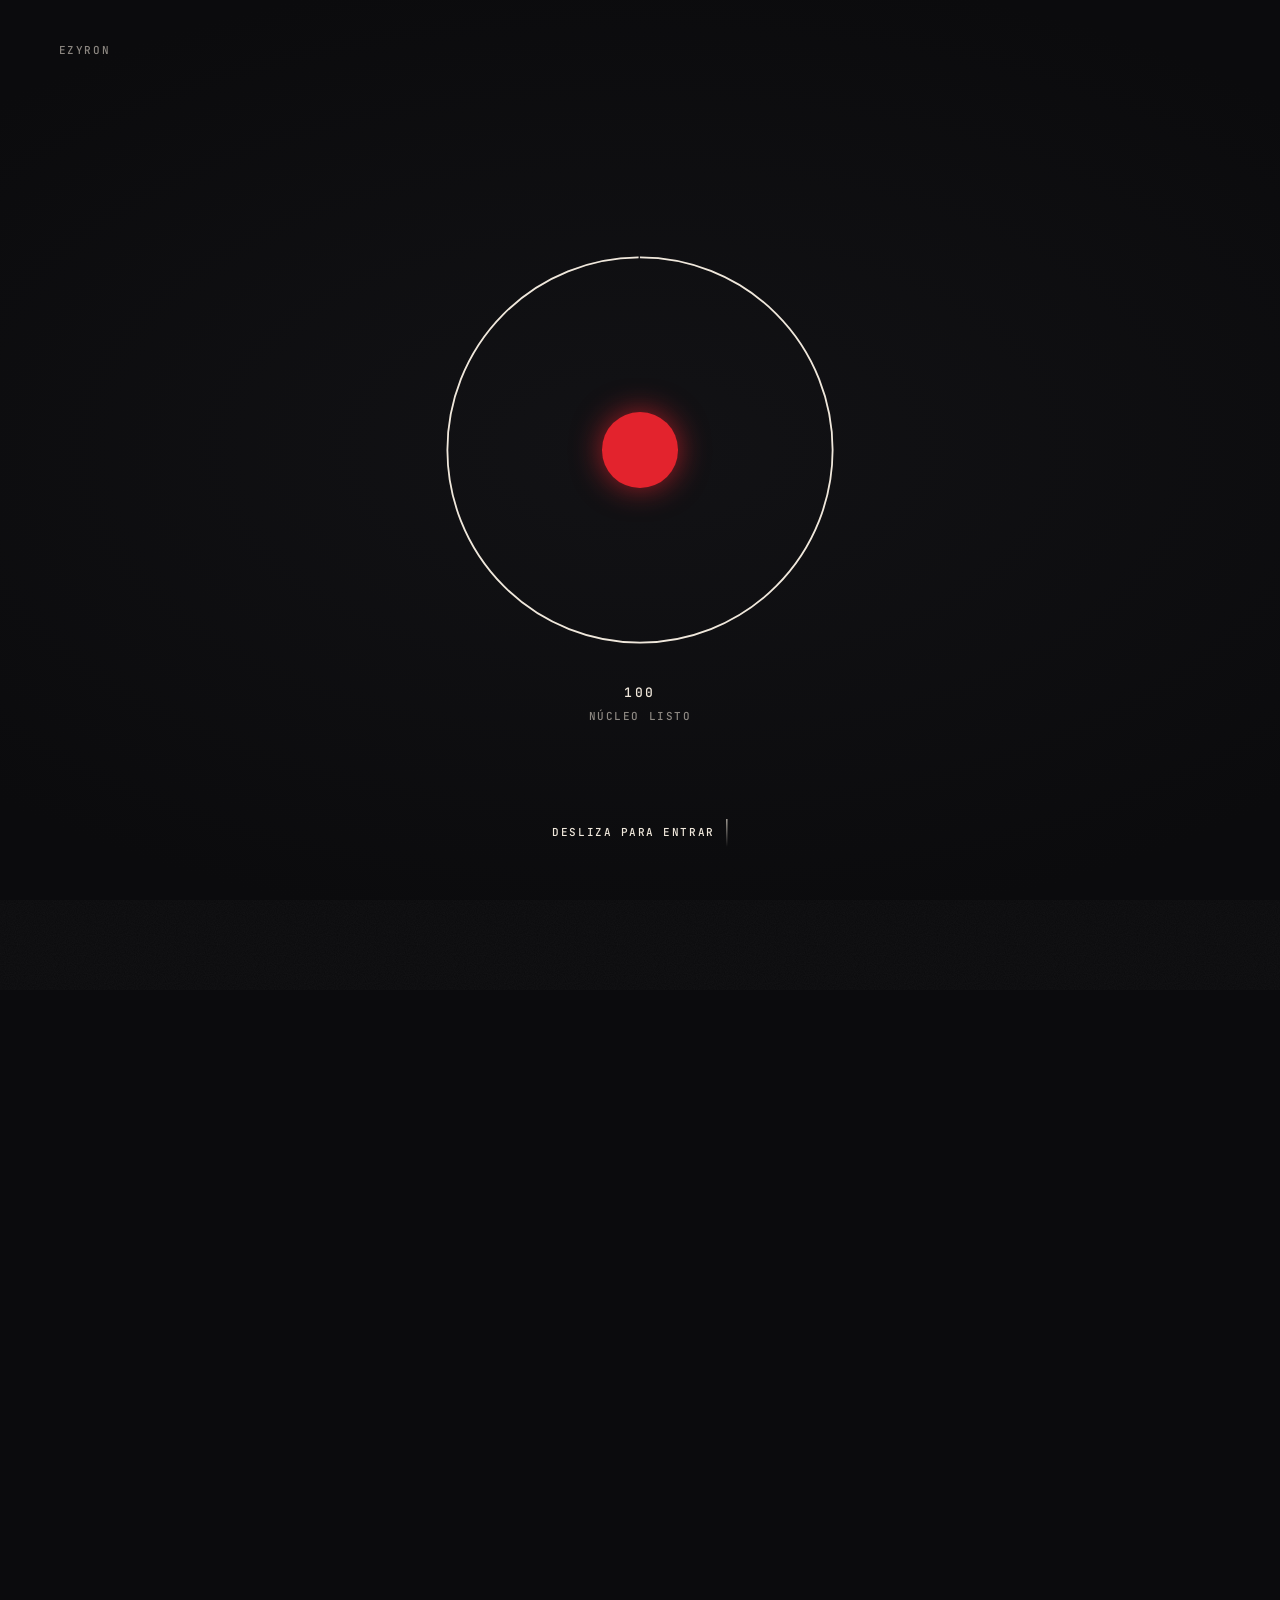
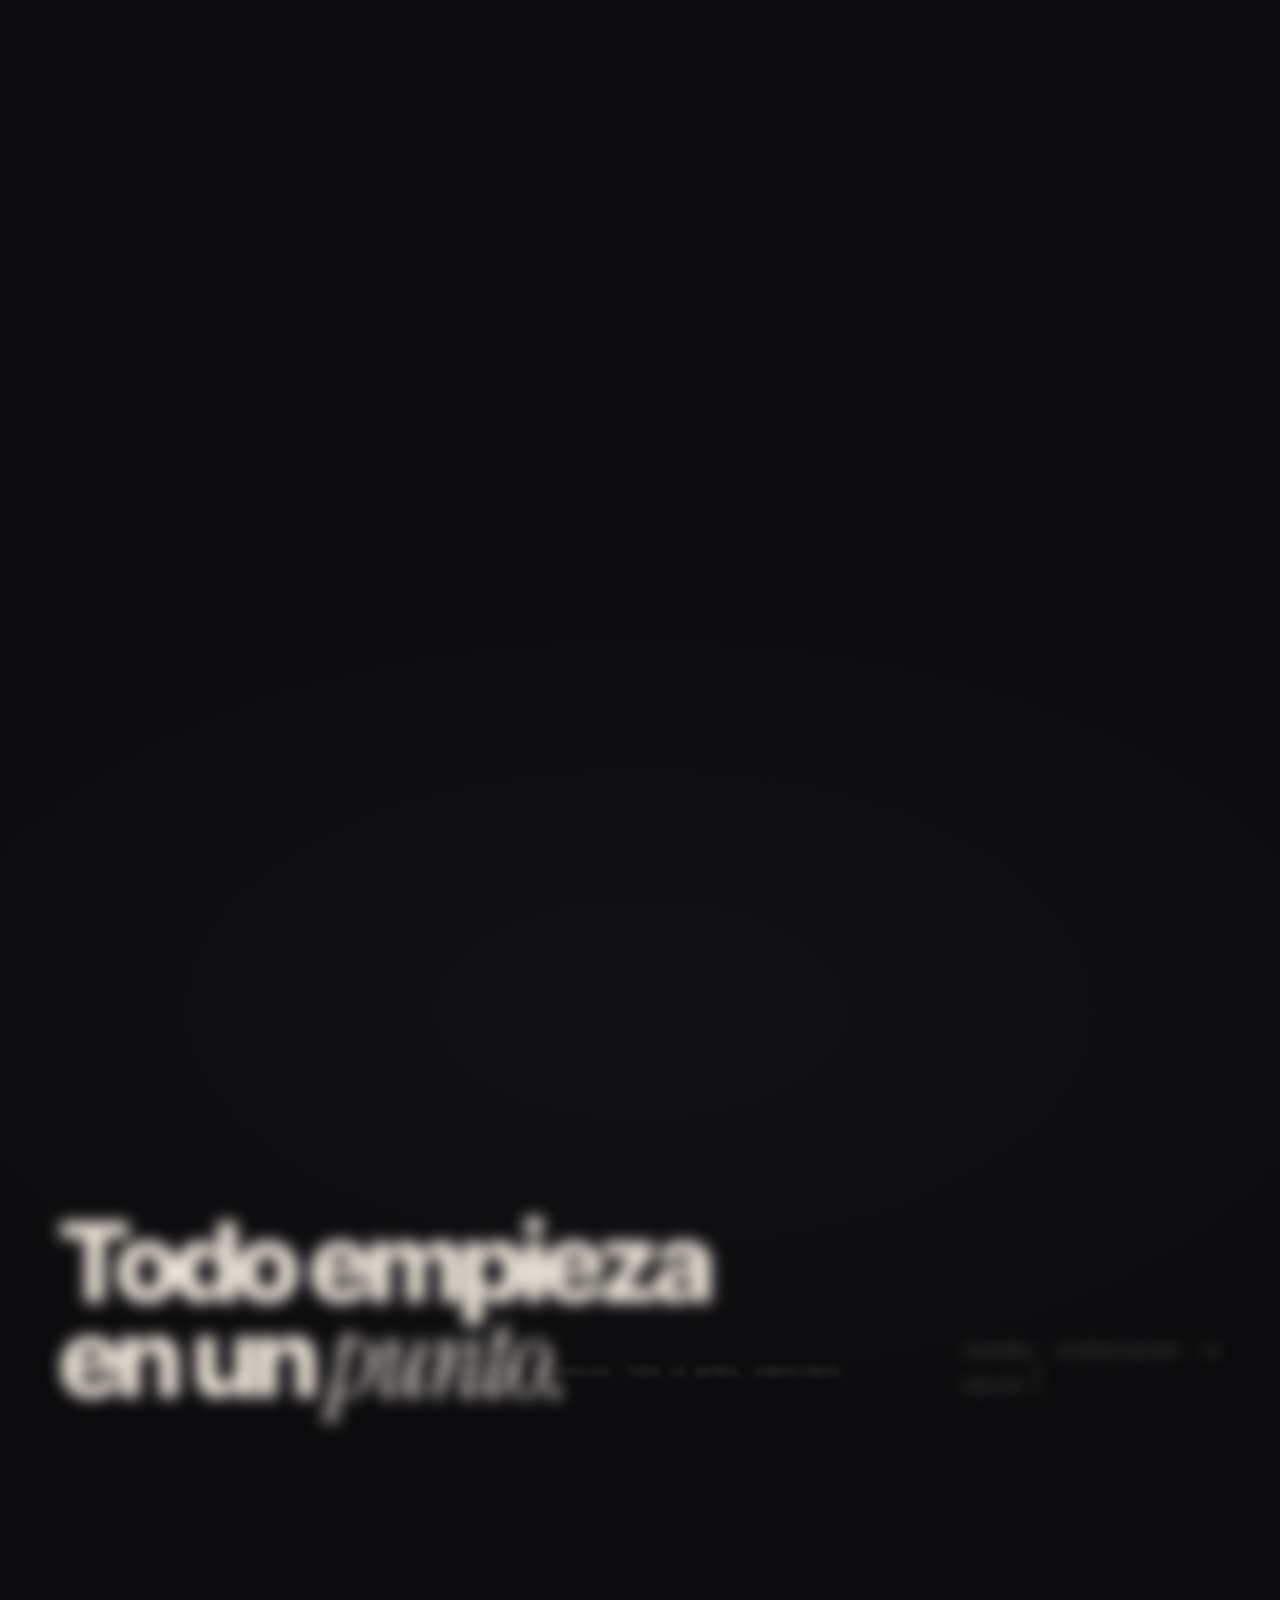
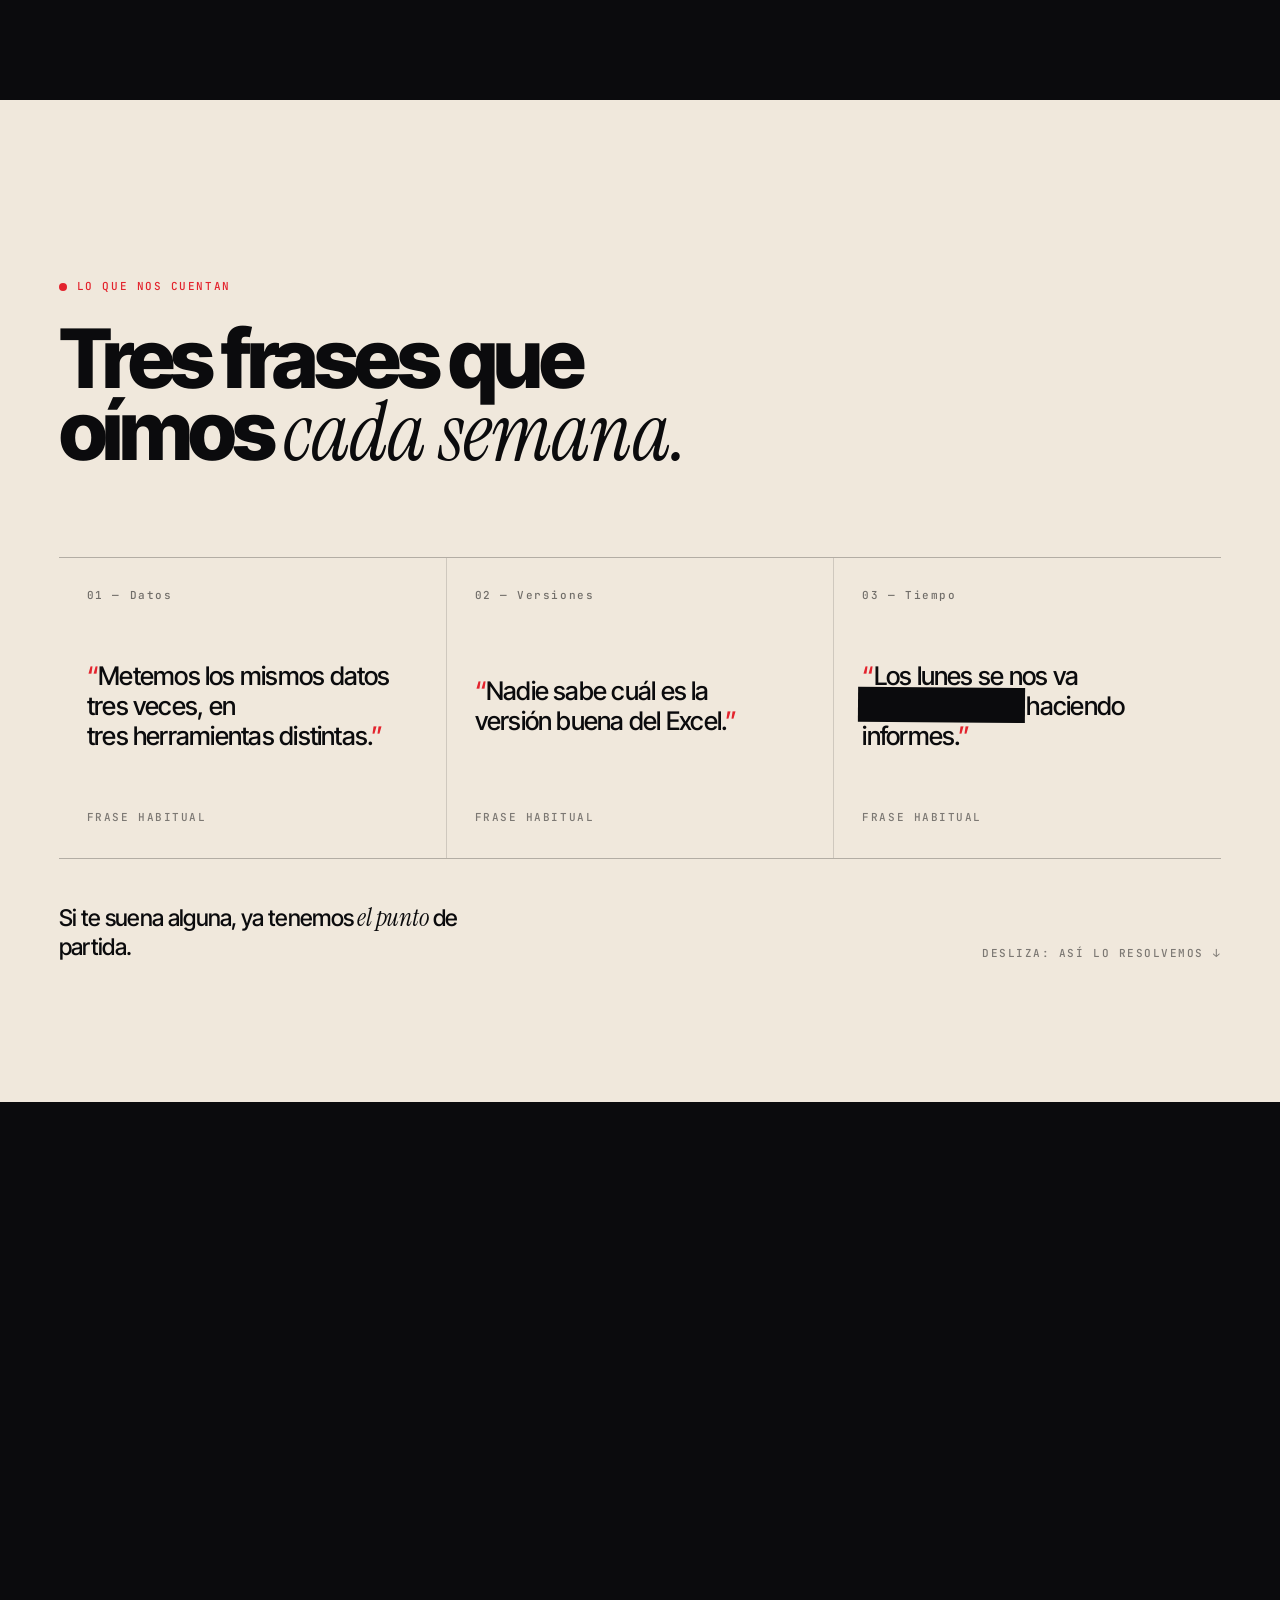
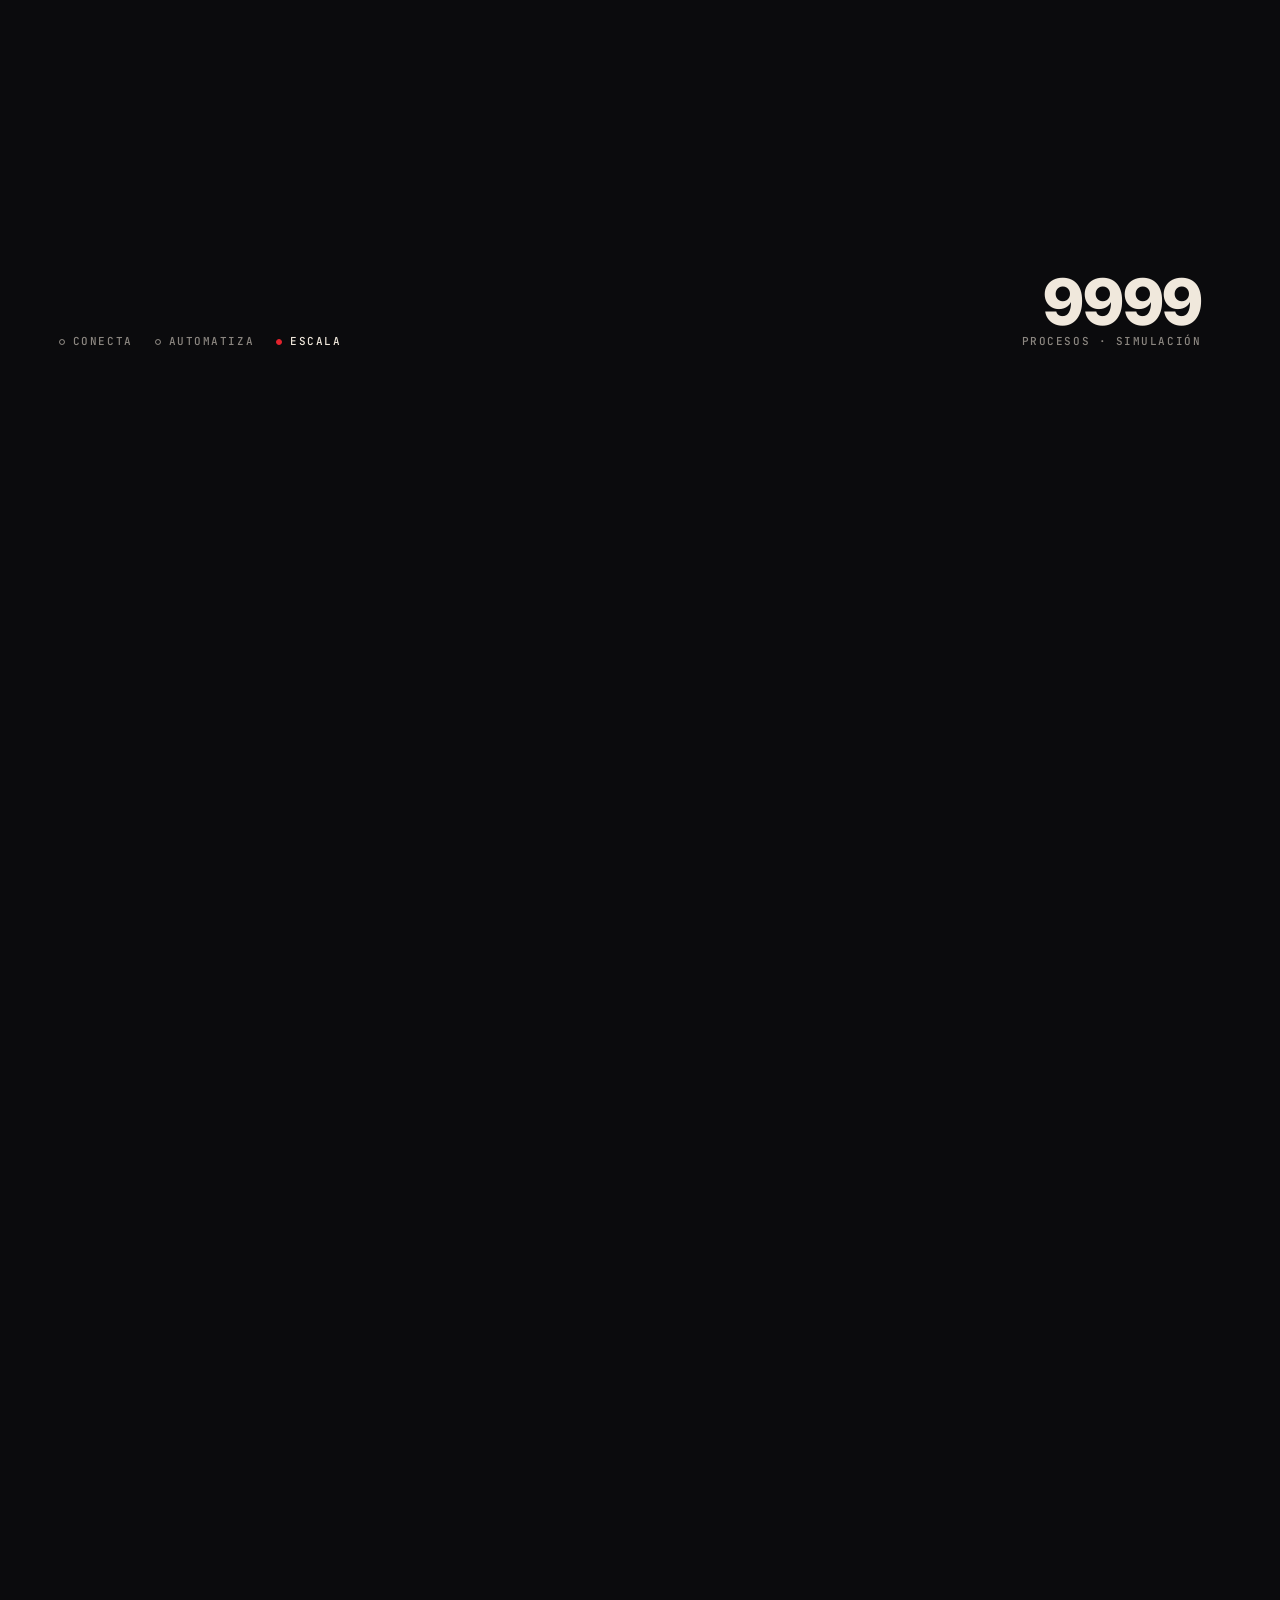
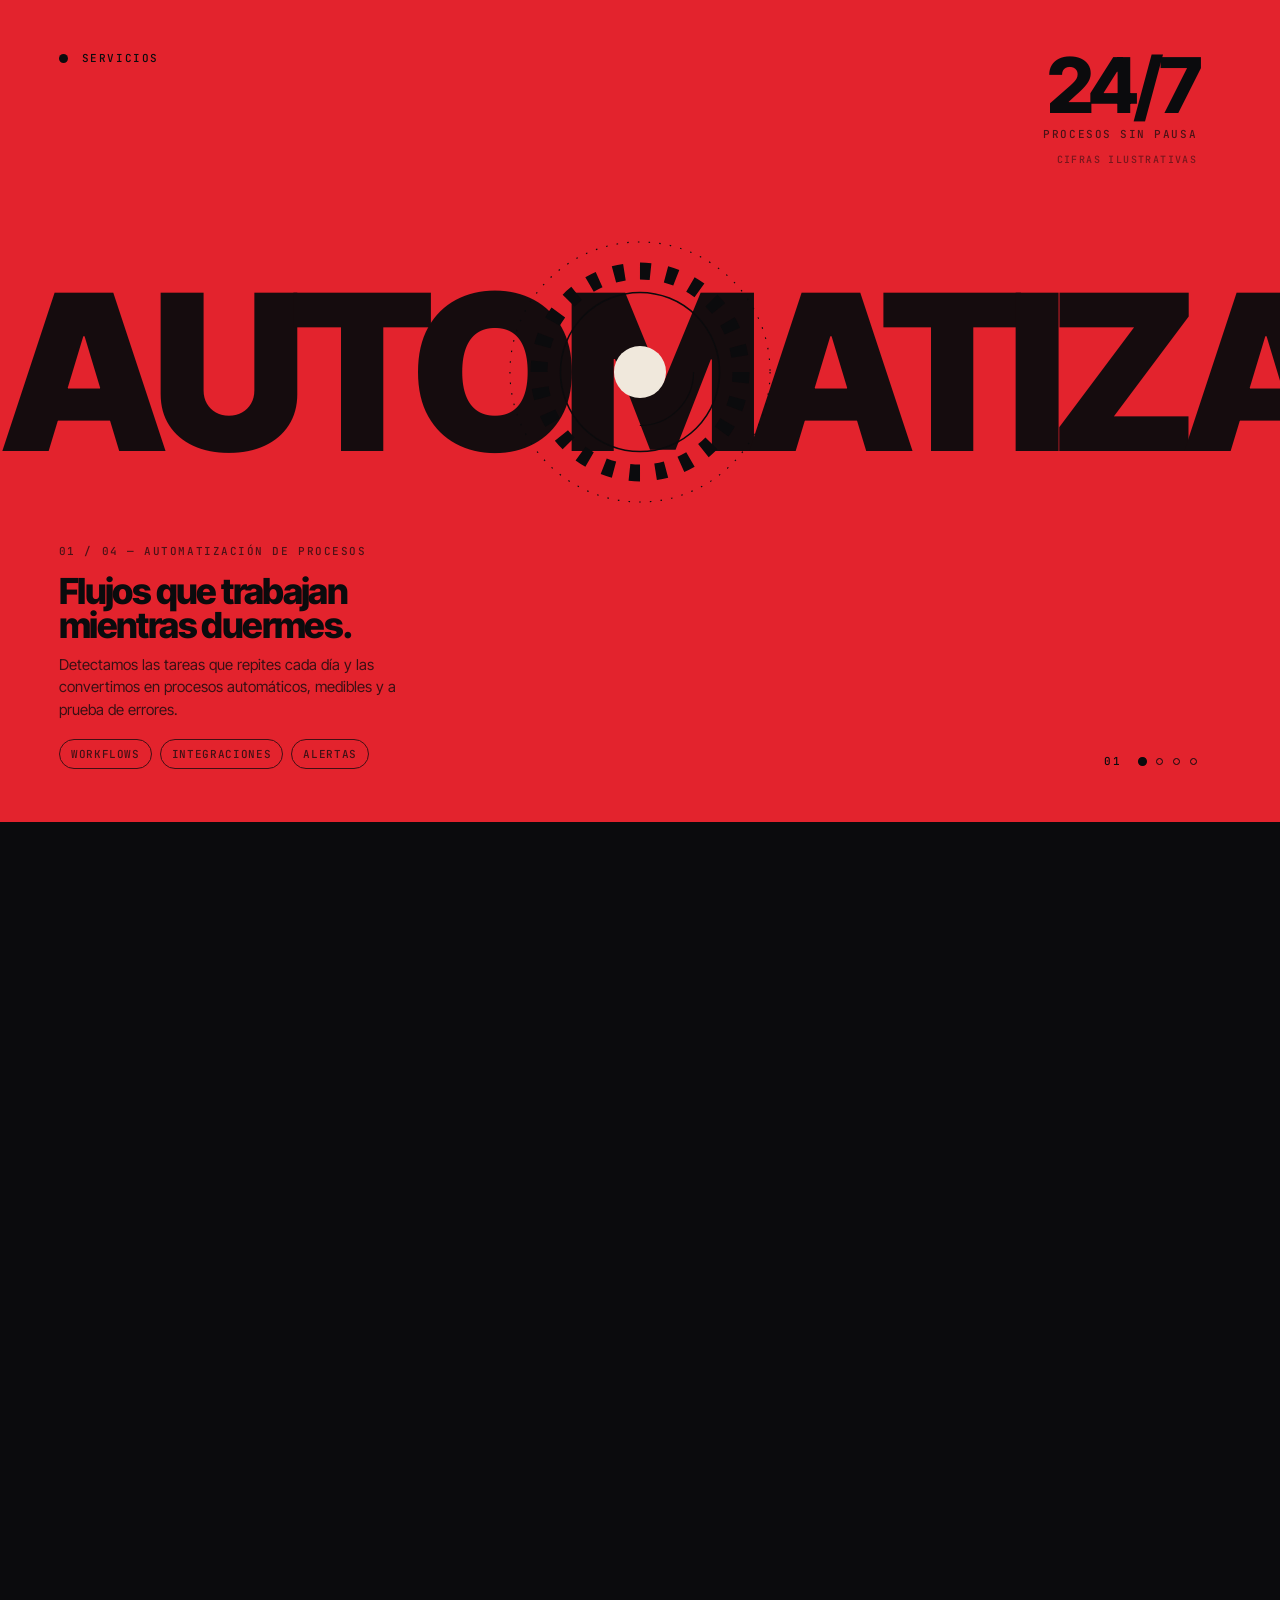
==== commit 367b816c: "Webs: portátil dibujado en línea al inicio con web de muestra; al deslizar la tapa se cierra y queda" ====
--- a/index.html
+++ b/index.html
@@ -527,6 +527,103 @@
 .f-legal{display:flex;gap:22px;flex-wrap:wrap}
 .f-legal a{transition:color .25s}
 .f-legal a:hover{color:var(--cream)}
+/* ---------- v4 · WEBS · portátil en línea: la web de muestra baja, la tapa se cierra y queda el punto ---------- */
+#webs{height:340vh;z-index:3}
+#webs .pin{background:radial-gradient(120% 90% at 50% 45%,#121215 0%,var(--ink) 62%)}
+/* Origen arranca debajo del portátil: al cerrarse la tapa ya está su punto esperando */
+#origen{height:660vh;margin-top:-100vh;margin-top:-100svh;z-index:1}
+.lp-glow{position:absolute;left:50%;top:44%;width:min(1200px,130vw);aspect-ratio:1.6;transform:translate(-50%,-50%);pointer-events:none;
+  background:radial-gradient(50% 50% at 50% 50%,rgba(200,105,61,.20),rgba(110,139,116,.10) 45%,transparent 70%);filter:blur(10px)}
+.lp-top{position:absolute;top:calc(var(--pad) + 60px);left:var(--pad);right:var(--pad);display:flex;justify-content:space-between;color:var(--mute);pointer-events:none}
+.lp-top b{color:var(--red);font-weight:500}
+.lp-stage{position:absolute;inset:0;perspective:2400px;perspective-origin:50% 35%;pointer-events:none}
+.lp{position:absolute;left:50%;top:0;width:var(--lw);height:var(--lh);margin-left:calc(var(--lw)/-2);transform-style:preserve-3d;transform-origin:50% 100%}
+.lp *{transform-style:preserve-3d}
+.lp-line{border:1.5px solid rgba(240,232,220,.88)}
+/* base: tumbada hacia el visitante */
+.lp-base{position:absolute;left:-3.5%;width:107%;top:100%;height:var(--ld);transform-origin:50% 0;transform:rotateX(90deg);border-radius:0 0 calc(var(--lw)*.03) calc(var(--lw)*.03);
+  background:linear-gradient(180deg,rgba(240,232,220,.05),rgba(240,232,220,.015))}
+.lp-keys{position:absolute;left:9%;right:9%;top:9%;height:44%;border-radius:6px;border:1px solid rgba(240,232,220,.28);
+  background-image:linear-gradient(90deg,rgba(240,232,220,.16) 1px,transparent 1px),linear-gradient(0deg,rgba(240,232,220,.16) 1px,transparent 1px);background-size:calc(100%/14) calc(100%/6)}
+.lp-pad{position:absolute;left:33%;right:33%;top:60%;height:30%;border-radius:8px;border:1px solid rgba(240,232,220,.4)}
+/* tapa: gira sobre la bisagra */
+.lp-lid{position:absolute;inset:0;transform-origin:50% 100%}
+.lp .lp-face{transform-style:flat}
+.lp-face{position:absolute;inset:0;border-radius:calc(var(--lw)*.028) calc(var(--lw)*.028) 6px 6px;backface-visibility:hidden;-webkit-backface-visibility:hidden}
+.lp-screen{padding:calc(var(--lw)*.022) calc(var(--lw)*.022) calc(var(--lw)*.034);background:rgba(11,11,13,.35)}
+.lp-notch{position:absolute;left:50%;top:-1px;width:12%;height:calc(var(--lw)*.02);transform:translateX(-50%);border:1.5px solid rgba(240,232,220,.88);border-top:0;border-radius:0 0 8px 8px;background:var(--ink);z-index:2}
+.lp-view{position:relative;width:100%;height:100%;overflow:hidden;border-radius:4px;border:1px solid rgba(240,232,220,.35);background:#F4EFE6}
+.lp-shade{position:absolute;inset:0;background:var(--ink);opacity:0;pointer-events:none;z-index:3}
+.lp-back{transform:rotateY(180deg);background:linear-gradient(160deg,#1a1a1e,#111114)}
+.lp-back i{position:absolute;left:50%;top:50%;width:calc(var(--lw)*.07);aspect-ratio:1;border-radius:50%;background:var(--red);transform:translate(-50%,-50%);box-shadow:0 0 40px rgba(227,35,45,.7)}
+.lp-copy{position:absolute;left:var(--pad);bottom:calc(var(--pad)*.9);max-width:min(560px,44vw);pointer-events:none}
+.lp-copy h2{font:800 clamp(34px,4.4vw,72px)/.9 var(--sans);letter-spacing:-.055em}
+.lp-copy h2 .serif{font-weight:400}
+.lp-copy p{margin-top:16px;color:var(--mute);font-size:clamp(14px,1.05vw,16px);max-width:40ch}
+.lp-hint{position:absolute;right:calc(var(--pad) + 20px);bottom:calc(var(--pad)*.9);display:flex;flex-direction:column;align-items:flex-end;gap:6px;color:var(--mute);text-align:right;pointer-events:none}
+.lp-hint span{display:flex;align-items:center;gap:12px}
+.lp-hint em{width:1px;height:42px;background:linear-gradient(var(--cream),transparent);position:relative;overflow:hidden}
+.lp-hint em::after{content:"";position:absolute;left:-2px;top:-6px;width:5px;height:5px;border-radius:50%;background:var(--red);animation:drip 1.8s cubic-bezier(.6,0,.3,1) infinite}
+.lp-dot{position:absolute;left:50%;top:50%;border-radius:50%;background:var(--red);box-shadow:0 0 30px rgba(227,35,45,.7);opacity:0;pointer-events:none}
+.lp-fade{will-change:opacity,transform}
+
+/* web de muestra (marca ficticia, otra paleta): se diseña a 960 px y se escala a la pantalla */
+.ms{position:absolute;left:0;top:0;width:960px;transform-origin:0 0;background:#F4EFE6;color:#22352B;font:400 15px/1.5 var(--sans);letter-spacing:-.01em;-webkit-font-smoothing:antialiased}
+.ms,.ms *{transform-style:flat}
+.ms-nav{display:flex;align-items:center;justify-content:space-between;height:64px;padding:0 44px;border-bottom:1px solid rgba(34,53,43,.12)}
+.ms-logo{font:400 28px/1 var(--serif);letter-spacing:-.02em;display:flex;align-items:center;gap:6px}
+.ms-logo i{width:8px;height:8px;border-radius:50%;background:#C8693D}
+.ms-links{display:flex;gap:26px;font-size:13px;opacity:.75}
+.ms-btn{display:inline-flex;align-items:center;gap:8px;padding:11px 20px;border-radius:99px;background:#22352B;color:#F4EFE6;font-weight:600;font-size:13px}
+.ms-btn.t{background:#C8693D}
+.ms-btn.o{background:none;color:#22352B;border:1px solid #22352B}
+.ms-hero{display:grid;grid-template-columns:1.1fr 1fr;gap:36px;padding:52px 44px 44px;align-items:center}
+.ms-kick{font:600 11px/1 var(--sans);letter-spacing:.16em;text-transform:uppercase;color:#C8693D;margin-bottom:18px;display:flex;align-items:center;gap:8px}
+.ms-kick::before{content:"";width:18px;height:1px;background:currentColor}
+.ms-hero h3{font:400 66px/.95 var(--serif);letter-spacing:-.025em}
+.ms-hero h3 em{font-style:italic;color:#C8693D}
+.ms-hero p{margin:20px 0 26px;font-size:16px;opacity:.75;max-width:34ch}
+.ms-row{display:flex;gap:12px}
+.ms-art{position:relative;height:360px;border-radius:190px 190px 18px 18px;background:linear-gradient(180deg,#E6D7C0 0%,#D2B48F 100%);overflow:hidden}
+.ms-art .win{position:absolute;left:18%;top:12%;width:30%;height:40%;border-radius:80px 80px 6px 6px;background:linear-gradient(#F7EBD6,#EAD3AE);box-shadow:inset 0 0 0 6px #F4EFE6}
+.ms-art .lamp{position:absolute;right:18%;top:20%;width:46px;height:46px;border-radius:50%;background:#E9B44C;box-shadow:0 0 60px 20px rgba(233,180,76,.55)}
+.ms-art .lamp::before{content:"";position:absolute;left:50%;bottom:100%;width:2px;height:120px;background:#22352B;opacity:.6}
+.ms-art .sofa{position:absolute;left:10%;right:10%;bottom:16%;height:26%;border-radius:28px 28px 12px 12px;background:#6E8B74}
+.ms-art .sofa::before{content:"";position:absolute;left:6%;right:6%;top:-26%;height:60%;border-radius:22px;background:#7F9C85}
+.ms-art .rug{position:absolute;left:4%;right:4%;bottom:5%;height:10%;border-radius:50%;background:#C8693D;opacity:.55}
+.ms-badge{position:absolute;right:-6px;bottom:26px;background:#fff;border-radius:14px;padding:12px 16px;box-shadow:0 14px 40px rgba(34,53,43,.18);font-size:12px;line-height:1.3}
+.ms-badge b{display:block;font-size:20px;color:#22352B}
+.ms-badge span{color:#E9B44C;letter-spacing:2px}
+.ms-stats{display:grid;grid-template-columns:repeat(4,1fr);margin:0 44px;border-top:1px solid rgba(34,53,43,.14);border-bottom:1px solid rgba(34,53,43,.14)}
+.ms-stats div{padding:24px 0 26px}
+.ms-stats div+div{border-left:1px solid rgba(34,53,43,.14);padding-left:22px}
+.ms-stats b{display:block;font:400 42px/1 var(--serif);letter-spacing:-.02em}
+.ms-stats span{font-size:12.5px;opacity:.7}
+.ms-feat{padding:64px 44px 60px}
+.ms-feat h4{font:400 44px/1 var(--serif);letter-spacing:-.02em;margin-bottom:30px}
+.ms-feat h4 em{font-style:italic;color:#C8693D}
+.ms-cards{display:grid;grid-template-columns:repeat(3,1fr);gap:18px}
+.ms-card{background:#fff;border-radius:18px;padding:26px 24px 28px;box-shadow:0 10px 30px rgba(34,53,43,.06)}
+.ms-card i{display:grid;place-items:center;width:44px;height:44px;border-radius:50%;background:#EEF2EC;color:#6E8B74;font:600 18px var(--sans);font-style:normal;margin-bottom:18px}
+.ms-card b{display:block;font-size:18px;margin-bottom:6px;letter-spacing:-.02em}
+.ms-card p{font-size:13.5px;opacity:.7}
+.ms-quote{background:#22352B;color:#F4EFE6;padding:60px 44px;text-align:center}
+.ms-quote .st{color:#E9B44C;letter-spacing:4px;font-size:18px}
+.ms-quote q{display:block;font:400 italic 36px/1.15 var(--serif);max-width:24ch;margin:16px auto 18px;quotes:none}
+.ms-quote span{font-size:13px;opacity:.7}
+.ms-cta{display:flex;align-items:center;justify-content:space-between;gap:20px;margin:44px;padding:36px 40px;border-radius:24px;background:#C8693D;color:#F4EFE6}
+.ms-cta b{font:400 38px/1 var(--serif);letter-spacing:-.02em}
+.ms-cta .ms-btn{background:#F4EFE6;color:#22352B}
+.ms-foot{display:flex;justify-content:space-between;padding:22px 44px 30px;font-size:12px;opacity:.6;border-top:1px solid rgba(34,53,43,.12)}
+.ms-cursor{position:absolute;left:0;top:0;width:22px;height:22px;z-index:4;pointer-events:none;opacity:0;filter:drop-shadow(0 2px 3px rgba(0,0,0,.3))}
+@media (max-width:900px){
+  #webs{height:300vh}
+  #origen{height:540vh}
+  .lp-copy{left:var(--pad);right:var(--pad);max-width:none;bottom:calc(var(--pad) + 34px)}
+  .lp-copy h2{font-size:clamp(34px,9.6vw,52px)}
+  .lp-hint{display:none}
+}
+
 /* ---------- v2 · PIE: marca gigante ---------- */
 .f-mark{grid-column:1/-1;order:9;margin-top:clamp(60px,8vw,120px)}
 .f-mark svg{width:100%;height:auto}
@@ -562,7 +659,7 @@
   .f-logo{grid-column:1/-1}
   .rail{display:none}
   /* v2 · móvil: sticky más cortos (el pulgar va más rápido que la rueda) */
-  #origen{height:440vh} #sistema{height:520vh} #servicios{height:560vh} #metodo{height:340vh} #cierre{height:260vh}
+  #sistema{height:520vh} #servicios{height:560vh} #metodo{height:340vh} #cierre{height:260vh}
   .pain-grid{grid-template-columns:1fr}
   .pain-card{min-height:0;gap:36px}
   .calc,.contact{grid-template-columns:1fr}
@@ -608,7 +705,7 @@
 
 <!-- NAV -->
 <header class="nav" id="nav">
-  <a href="#origen" class="brand" aria-label="Ezyron, inicio">
+  <a href="#webs" class="brand" aria-label="Ezyron, inicio">
     <svg viewBox="190 444 1051 180" aria-hidden="true"><g>
       <path d="M210,600 L379,600 L404,568 L274,568 L291,546 L361,546 L384,517 L275,517 Z"/>
       <path d="M759,465 L850,465 A36,42.5 0 0 1 850,550 L838,550 L903,611 L860,611 L795,550 L769,550 L769,600 L735,600 L735,522 L844,522 A11,14.5 0 0 0 844,493 L736,493 Z"/>
@@ -620,6 +717,7 @@
     </g><circle class="bdot" cx="980.5" cy="533" r="16"/></svg>
   </a>
   <nav class="nav-links mono" aria-label="Principal">
+    <a href="#webs" data-sec="webs">Webs</a>
     <a href="#origen" data-sec="origen">Origen</a>
     <a href="#sistema" data-sec="sistema">Sistema</a>
     <a href="#servicios" data-sec="servicios">Servicios</a>
@@ -630,6 +728,52 @@
 </header>
 
 <main>
+
+<!-- 00 WEBS · lo que mejor hacemos: un portátil dibujado en línea con una web de muestra; al deslizar la tapa se cierra y queda el punto -->
+<section class="scrub" id="webs" data-nav="dark">
+  <div class="pin" id="lp-pin">
+    <div class="lp-glow lp-fade" data-lp="glow"></div>
+    <div class="lp-top mono lp-fade" data-lp="txt"><span>Ezyron — <b>Diseño web</b></span></div>
+    <div class="lp-stage">
+      <div class="lp" id="lp">
+        <div class="lp-base lp-line"><div class="lp-keys"></div><div class="lp-pad"></div></div>
+        <div class="lp-lid" id="lp-lid">
+          <div class="lp-face lp-screen lp-line">
+            <div class="lp-notch"></div>
+            <div class="lp-view" id="lp-view" aria-hidden="true">
+              <div class="ms" id="ms">
+                <div class="ms-nav"><span class="ms-logo">nórdika<i></i></span><span class="ms-links"><span>Proyectos</span><span>Estudio</span><span>Opiniones</span><span>Contacto</span></span><span class="ms-btn">Pide cita</span></div>
+                <div class="ms-hero">
+                  <div><span class="ms-kick">Interiorismo · Valladolid</span><h3>Espacios que se sienten <em>hogar.</em></h3><p>Diseñamos casas a tu medida, con atención personalizada de principio a fin.</p><div class="ms-row"><span class="ms-btn t">Ver proyectos</span><span class="ms-btn o">Hablemos</span></div></div>
+                  <div class="ms-art"><span class="win"></span><span class="lamp"></span><span class="sofa"></span><span class="rug"></span><div class="ms-badge"><span>★★★★★</span><b>4,9</b>312 reseñas en Google</div></div>
+                </div>
+                <div class="ms-stats"><div><b>+250</b><span>Clientes satisfechos</span></div><div><b>98 %</b><span>Nos recomiendan</span></div><div><b>24 h</b><span>Presupuesto sin compromiso</span></div><div><b>1 a 1</b><span>Atención personalizada</span></div></div>
+                <div class="ms-feat"><h4>Por qué nos <em>eligen</em></h4><div class="ms-cards">
+                  <div class="ms-card"><i>01</i><b>Atención personalizada</b><p>Una sola persona te acompaña en todo el proyecto.</p></div>
+                  <div class="ms-card"><i>02</i><b>Diseño a medida</b><p>Cada casa parte de cómo vives tú, no de un catálogo.</p></div>
+                  <div class="ms-card"><i>03</i><b>Entrega a tiempo</b><p>Fechas claras desde el primer día. Y se cumplen.</p></div>
+                </div></div>
+                <div class="ms-quote"><span class="st">★★★★★</span><q>“Nos entendieron desde el primer café. Ahora nuestra casa es nuestra.”</q><span>Laura y Dani · clientes satisfechos</span></div>
+                <div class="ms-cta"><b>Reserva tu visita gratuita</b><span class="ms-btn">Pide cita →</span></div>
+                <div class="ms-foot"><span>© nórdika interiorismo</span><span>Web de muestra · diseñada por Ezyron</span></div>
+              </div>
+              <svg class="ms-cursor" id="ms-cursor" viewBox="0 0 24 24"><path d="M3 2 L3 19 L8 14.5 L11.5 22 L14.5 20.6 L11 13.4 L17.5 13.4 Z" fill="#fff" stroke="#22352B" stroke-width="1.4" stroke-linejoin="round"/></svg>
+              <div class="lp-shade" id="lp-shade"></div>
+            </div>
+          </div>
+          <div class="lp-face lp-back lp-line"><i></i></div>
+        </div>
+      </div>
+    </div>
+    <div class="lp-copy lp-fade" data-lp="txt">
+      <span class="kick mono">Lo que mejor hacemos</span>
+      <h2>Creamos webs que <span class="serif">se recuerdan.</span></h2>
+      <p>Diseño y desarrollo web a medida en Valladolid: rápidas, con movimiento y listas para salir en Google.</p>
+    </div>
+    <div class="lp-hint mono lp-fade" data-lp="txt"><span>Diseño · Desarrollo · SEO</span><span>Desliza <em></em></span></div>
+    <div class="lp-dot" id="lp-dot"></div>
+  </div>
+</section>
 
 <!-- 01 ORIGEN · el punto dibuja la O y la marca -->
 <section class="scrub" id="origen" data-nav="dark">
@@ -910,5 +1054,6 @@
 <script src="js/consent.js" defer></script>
 
 <script src="js/main.js"></script>
+<script src="js/laptop.js"></script>
 </body>
 </html>
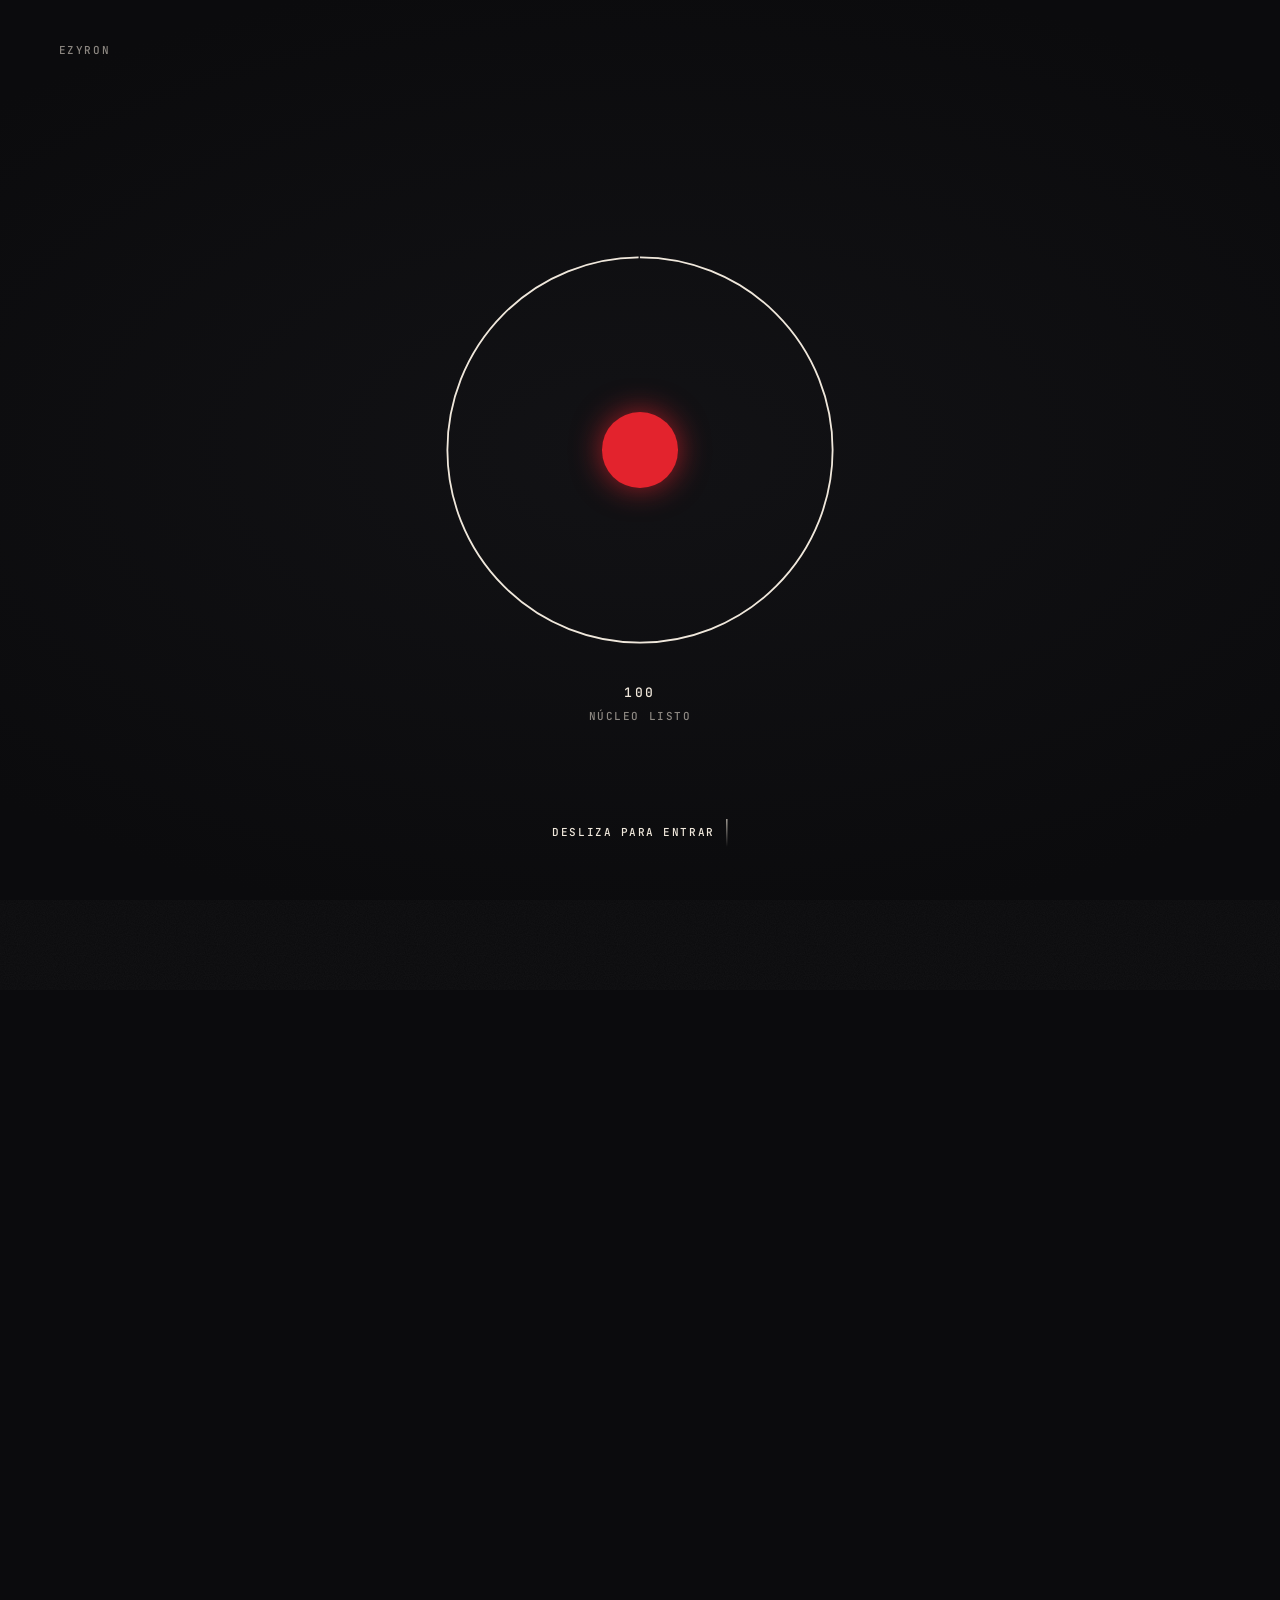
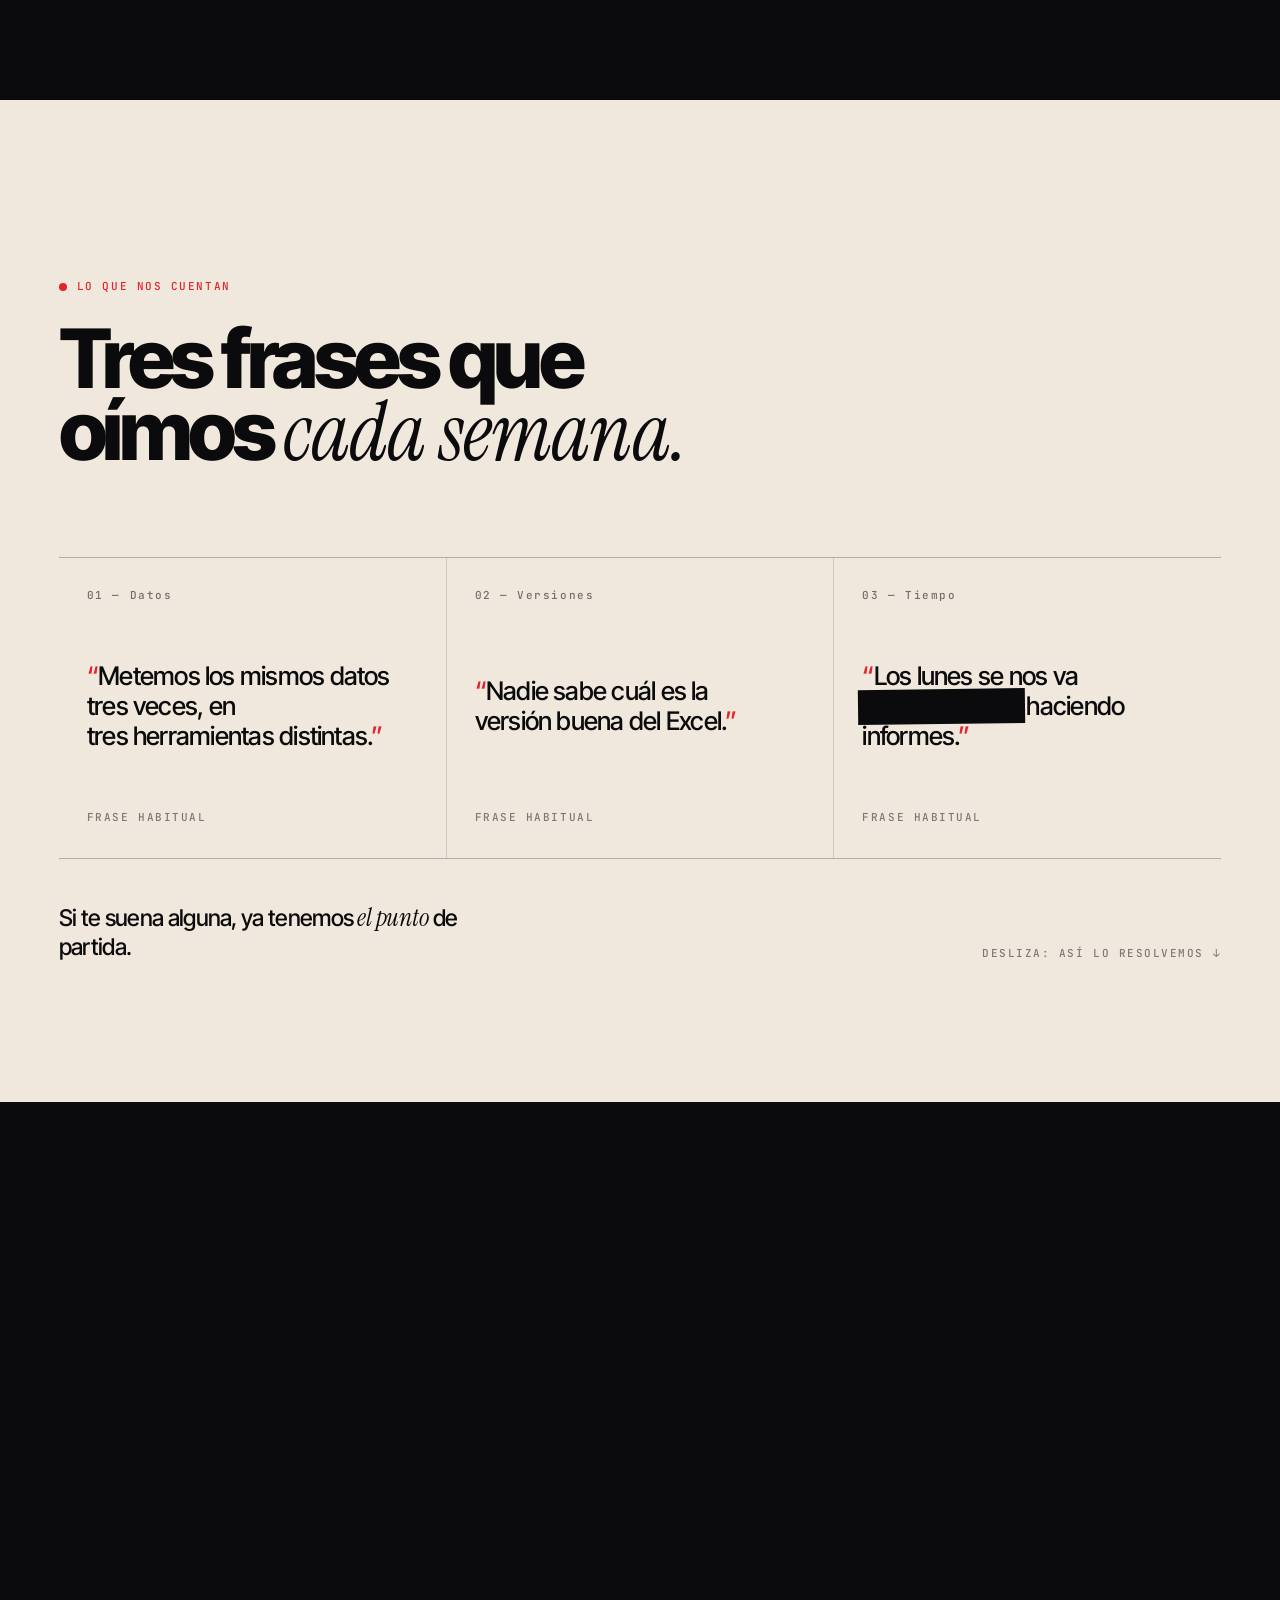
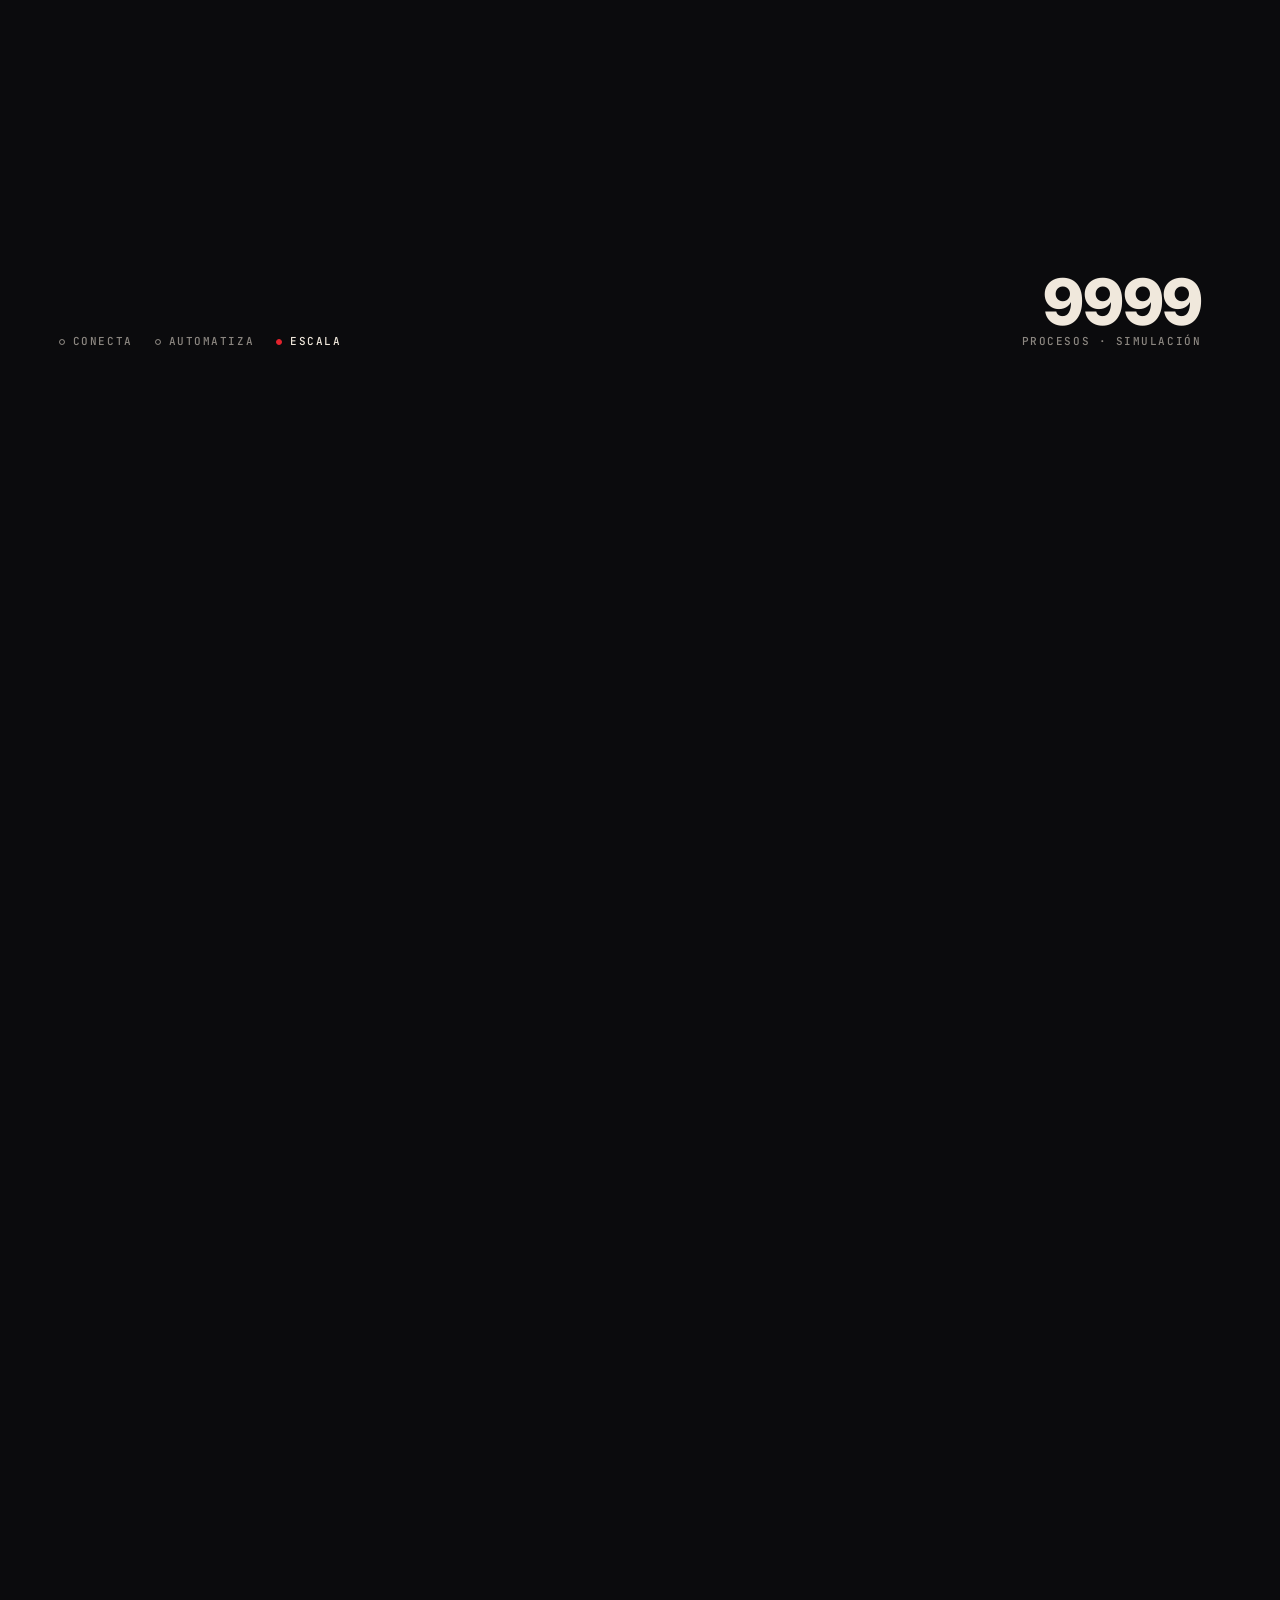
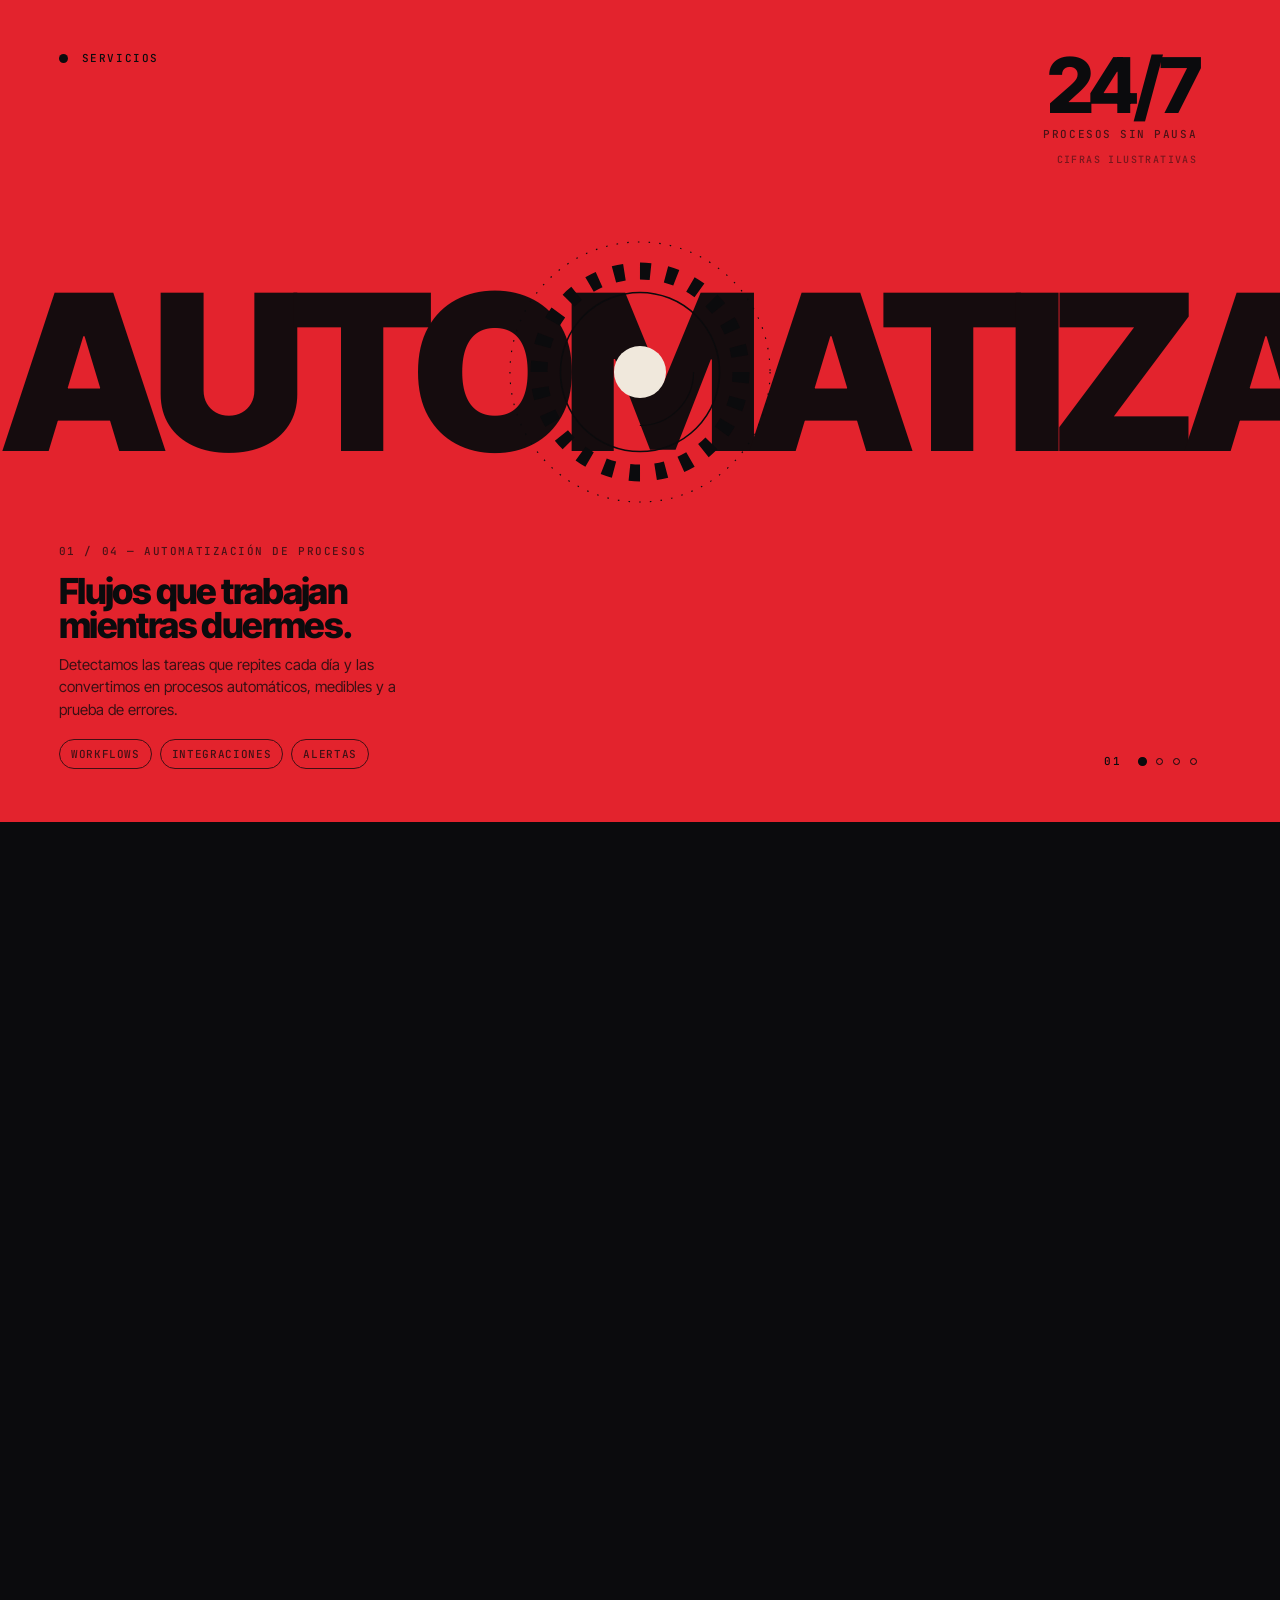
==== commit fc00758a: "Webs: el portátil sale después de Origen desde su punto; portátil 3D con grosor, tapa del tamaño de " ====
--- a/index.html
+++ b/index.html
@@ -527,46 +527,68 @@
 .f-legal{display:flex;gap:22px;flex-wrap:wrap}
 .f-legal a{transition:color .25s}
 .f-legal a:hover{color:var(--cream)}
-/* ---------- v4 · WEBS · portátil en línea: la web de muestra baja, la tapa se cierra y queda el punto ---------- */
-#webs{height:340vh;z-index:3}
-#webs .pin{background:radial-gradient(120% 90% at 50% 45%,#121215 0%,var(--ink) 62%)}
-/* Origen arranca debajo del portátil: al cerrarse la tapa ya está su punto esperando */
-#origen{height:660vh;margin-top:-100vh;margin-top:-100svh;z-index:1}
-.lp-glow{position:absolute;left:50%;top:44%;width:min(1200px,130vw);aspect-ratio:1.6;transform:translate(-50%,-50%);pointer-events:none;
-  background:radial-gradient(50% 50% at 50% 50%,rgba(200,105,61,.20),rgba(110,139,116,.10) 45%,transparent 70%);filter:blur(10px)}
+/* ---------- v4 · WEBS · el punto se convierte en un portátil 3D dibujado en línea; se abre, enseña una web y se cierra ---------- */
+/* arranca 100vh antes, encima del final de Origen: el punto de Origen pasa a ser el de la tapa */
+#webs{height:440vh;margin-top:-100vh;margin-top:-100svh;z-index:3}
+#webs .pin{background:radial-gradient(120% 90% at 50% 50%,#121215 0%,var(--ink) 60%)}
+.lp-glow{position:absolute;left:50%;top:46%;width:min(1300px,140vw);aspect-ratio:1.5;transform:translate(-50%,-50%);pointer-events:none;opacity:0;
+  background:radial-gradient(50% 50% at 50% 50%,rgba(200,105,61,.22),rgba(110,139,116,.10) 45%,transparent 70%)}
 .lp-top{position:absolute;top:calc(var(--pad) + 60px);left:var(--pad);right:var(--pad);display:flex;justify-content:space-between;color:var(--mute);pointer-events:none}
 .lp-top b{color:var(--red);font-weight:500}
-.lp-stage{position:absolute;inset:0;perspective:2400px;perspective-origin:50% 35%;pointer-events:none}
-.lp{position:absolute;left:50%;top:0;width:var(--lw);height:var(--lh);margin-left:calc(var(--lw)/-2);transform-style:preserve-3d;transform-origin:50% 100%}
-.lp *{transform-style:preserve-3d}
-.lp-line{border:1.5px solid rgba(240,232,220,.88)}
-/* base: tumbada hacia el visitante */
-.lp-base{position:absolute;left:-3.5%;width:107%;top:100%;height:var(--ld);transform-origin:50% 0;transform:rotateX(90deg);border-radius:0 0 calc(var(--lw)*.03) calc(var(--lw)*.03);
-  background:linear-gradient(180deg,rgba(240,232,220,.05),rgba(240,232,220,.015))}
-.lp-keys{position:absolute;left:9%;right:9%;top:9%;height:44%;border-radius:6px;border:1px solid rgba(240,232,220,.28);
-  background-image:linear-gradient(90deg,rgba(240,232,220,.16) 1px,transparent 1px),linear-gradient(0deg,rgba(240,232,220,.16) 1px,transparent 1px);background-size:calc(100%/14) calc(100%/6)}
-.lp-pad{position:absolute;left:33%;right:33%;top:60%;height:30%;border-radius:8px;border:1px solid rgba(240,232,220,.4)}
-/* tapa: gira sobre la bisagra */
+.lp-stage{position:absolute;inset:0;perspective:2600px;perspective-origin:50% 38%;pointer-events:none}
+.lp{position:absolute;left:50%;top:0;width:var(--lw);height:var(--lh);margin-left:calc(var(--lw)/-2);transform-style:preserve-3d;transform-origin:50% 100%;opacity:0}
+.lp div{transform-style:preserve-3d}
+/* caras: solo el borde dibujado y un velo casi transparente */
+.lp .f{position:absolute;border:1.3px solid rgba(240,232,220,.86);background:rgba(240,232,220,.028)}
+/* base (caja con grosor) */
+.lp-base{position:absolute;left:0;top:100%;width:100%;height:0}
+.lp-deck{left:0;top:0;width:100%;height:var(--ld);transform-origin:50% 0;transform:rotateX(90deg);border-radius:4px 4px calc(var(--lw)*.026) calc(var(--lw)*.026)}
+.lp-under{left:0;top:0;width:100%;height:var(--ld);transform-origin:50% 0;transform:translateY(var(--lt)) rotateX(90deg);border-radius:4px 4px calc(var(--lw)*.026) calc(var(--lw)*.026);background:rgba(11,11,13,.6)!important;border-color:rgba(240,232,220,.35)!important}
+.lp-front{left:0;top:0;width:100%;height:var(--lt);transform:translateZ(var(--ld));border-radius:0 0 calc(var(--lw)*.02) calc(var(--lw)*.02)}
+.lp-front::after{content:"";position:absolute;left:44%;right:44%;top:-1px;height:55%;border:1.3px solid rgba(240,232,220,.86);border-top:0;border-radius:0 0 10px 10px}
+.lp-sideL,.lp-sideR{top:0;width:var(--ld);height:var(--lt);transform-origin:0 0;transform:rotateY(-90deg)}
+.lp-sideL{left:0}.lp-sideR{left:100%}
+.lp-kb{position:absolute;left:12.5%;right:12.5%;top:7%;height:47%;display:flex;flex-direction:column;gap:2.2%}
+.lp-kb .row{display:flex;gap:.9%;flex:1}
+.lp-kb .row.fn{flex:.55}
+.lp-kb i{flex:1;border:1px solid rgba(240,232,220,.34);border-radius:3px;background:rgba(240,232,220,.02)}
+.lp-kb .row:last-child i.ar{display:flex}
+.lp-spk{position:absolute;top:7%;height:47%;width:8%;background-image:radial-gradient(rgba(240,232,220,.38) 0.9px,transparent 1.2px);background-size:7px 7px;opacity:.8}
+.lp-spk.l{left:2.4%}.lp-spk.r{right:2.4%}
+.lp-pad{position:absolute;left:31%;right:31%;top:60%;height:33%;border:1px solid rgba(240,232,220,.5);border-radius:10px}
+.lp-spill{position:absolute;left:0;right:0;top:0;height:70%;background:radial-gradient(60% 80% at 50% 0%,rgba(200,105,61,.22),rgba(110,139,116,.08) 50%,transparent 75%);opacity:0}
+.lp-hinge{position:absolute;left:12%;width:76%;top:calc(var(--lt)*-.2);height:calc(var(--lt)*1.1);border:1.3px solid rgba(240,232,220,.6);border-radius:99px;transform:translateZ(calc(var(--lt)*-.3));background:rgba(11,11,13,.5)}
+/* tapa (con grosor) */
 .lp-lid{position:absolute;inset:0;transform-origin:50% 100%}
-.lp .lp-face{transform-style:flat}
-.lp-face{position:absolute;inset:0;border-radius:calc(var(--lw)*.028) calc(var(--lw)*.028) 6px 6px;backface-visibility:hidden;-webkit-backface-visibility:hidden}
-.lp-screen{padding:calc(var(--lw)*.022) calc(var(--lw)*.022) calc(var(--lw)*.034);background:rgba(11,11,13,.35)}
-.lp-notch{position:absolute;left:50%;top:-1px;width:12%;height:calc(var(--lw)*.02);transform:translateX(-50%);border:1.5px solid rgba(240,232,220,.88);border-top:0;border-radius:0 0 8px 8px;background:var(--ink);z-index:2}
-.lp-view{position:relative;width:100%;height:100%;overflow:hidden;border-radius:4px;border:1px solid rgba(240,232,220,.35);background:#F4EFE6}
-.lp-shade{position:absolute;inset:0;background:var(--ink);opacity:0;pointer-events:none;z-index:3}
-.lp-back{transform:rotateY(180deg);background:linear-gradient(160deg,#1a1a1e,#111114)}
-.lp-back i{position:absolute;left:50%;top:50%;width:calc(var(--lw)*.07);aspect-ratio:1;border-radius:50%;background:var(--red);transform:translate(-50%,-50%);box-shadow:0 0 40px rgba(227,35,45,.7)}
-.lp-copy{position:absolute;left:var(--pad);bottom:calc(var(--pad)*.9);max-width:min(560px,44vw);pointer-events:none}
-.lp-copy h2{font:800 clamp(34px,4.4vw,72px)/.9 var(--sans);letter-spacing:-.055em}
+.lp-face{inset:0;border-radius:calc(var(--lw)*.026) calc(var(--lw)*.026) 5px 5px}
+.lp .lp-face,.lp .lp-face div{transform-style:flat}
+.lp-screen{padding:calc(var(--lw)*.02) calc(var(--lw)*.02) calc(var(--lw)*.032);background:rgba(11,11,13,.55)!important}
+.lp-notch{position:absolute;left:50%;top:-1px;width:11%;height:calc(var(--lw)*.019);transform:translateX(-50%);border:1.3px solid rgba(240,232,220,.86);border-top:0;border-radius:0 0 8px 8px;background:var(--ink);z-index:4}
+.lp-notch::after{content:"";position:absolute;left:50%;top:38%;width:5px;height:5px;margin-left:-2.5px;border-radius:50%;background:rgba(240,232,220,.35)}
+.lp-view{position:relative;width:100%;height:100%;overflow:hidden;border-radius:3px;border:1px solid rgba(240,232,220,.3);background:#F4EFE6}
+.lp-glass{position:absolute;inset:0;z-index:3;pointer-events:none;background:linear-gradient(118deg,rgba(255,255,255,.14) 0%,rgba(255,255,255,.04) 26%,transparent 42%)}
+.lp-shade{position:absolute;inset:0;background:var(--ink);opacity:1;pointer-events:none;z-index:4}
+.lp-back{transform:translateZ(calc(var(--ltt)*-1)) rotateY(180deg);background:linear-gradient(160deg,#1b1b1f,#111114)!important}
+.lp-back i{position:absolute;left:50%;top:50%;width:calc(var(--lw)*.06);aspect-ratio:1;border-radius:50%;background:var(--red);transform:translate(-50%,-50%);box-shadow:0 0 40px rgba(227,35,45,.7)}
+.lp-eT{left:0;top:0;width:100%;height:var(--ltt);transform-origin:50% 0;transform:rotateX(-90deg);border-radius:4px}
+.lp-eL,.lp-eR{top:0;width:var(--ltt);height:100%;transform-origin:0 50%;transform:rotateY(90deg)}
+.lp-eL{left:0}.lp-eR{left:100%}
+.lp-copy{position:absolute;left:var(--pad);bottom:calc(var(--pad)*.9);max-width:min(520px,40vw);pointer-events:none;opacity:0}
+.lp-copy h2{font:800 clamp(34px,4.2vw,68px)/.9 var(--sans);letter-spacing:-.055em}
 .lp-copy h2 .serif{font-weight:400}
-.lp-copy p{margin-top:16px;color:var(--mute);font-size:clamp(14px,1.05vw,16px);max-width:40ch}
-.lp-hint{position:absolute;right:calc(var(--pad) + 20px);bottom:calc(var(--pad)*.9);display:flex;flex-direction:column;align-items:flex-end;gap:6px;color:var(--mute);text-align:right;pointer-events:none}
+.lp-copy p{margin-top:16px;color:var(--mute);font-size:clamp(14px,1.05vw,16px);max-width:38ch}
+.lp-hint{position:absolute;right:calc(var(--pad) + 20px);bottom:calc(var(--pad)*.9);display:flex;flex-direction:column;align-items:flex-end;gap:10px;color:var(--mute);text-align:right;pointer-events:none;opacity:0}
 .lp-hint span{display:flex;align-items:center;gap:12px}
-.lp-hint em{width:1px;height:42px;background:linear-gradient(var(--cream),transparent);position:relative;overflow:hidden}
-.lp-hint em::after{content:"";position:absolute;left:-2px;top:-6px;width:5px;height:5px;border-radius:50%;background:var(--red);animation:drip 1.8s cubic-bezier(.6,0,.3,1) infinite}
-.lp-dot{position:absolute;left:50%;top:50%;border-radius:50%;background:var(--red);box-shadow:0 0 30px rgba(227,35,45,.7);opacity:0;pointer-events:none}
-.lp-fade{will-change:opacity,transform}
-
+.lp-dot{position:absolute;left:50%;top:50%;border-radius:50%;background:var(--red);box-shadow:0 0 30px rgba(227,35,45,.7);pointer-events:none}
+@media (max-width:900px){
+  #webs{height:400vh}
+  .lp-copy{left:var(--pad);right:var(--pad);max-width:none;bottom:calc(var(--pad) + 26px)}
+  .lp-copy h2{font-size:clamp(34px,9.4vw,50px)}
+  .lp-copy p{font-size:14px}
+  .lp-hint{display:none}
+  .lp-spk{background-size:4px 4px}
+  .lp .f{border-width:1px}
+}
 /* web de muestra (marca ficticia, otra paleta): se diseña a 960 px y se escala a la pantalla */
 .ms{position:absolute;left:0;top:0;width:960px;transform-origin:0 0;background:#F4EFE6;color:#22352B;font:400 15px/1.5 var(--sans);letter-spacing:-.01em;-webkit-font-smoothing:antialiased}
 .ms,.ms *{transform-style:flat}
@@ -615,14 +637,13 @@
 .ms-cta b{font:400 38px/1 var(--serif);letter-spacing:-.02em}
 .ms-cta .ms-btn{background:#F4EFE6;color:#22352B}
 .ms-foot{display:flex;justify-content:space-between;padding:22px 44px 30px;font-size:12px;opacity:.6;border-top:1px solid rgba(34,53,43,.12)}
+.ms.sm .ms-hero{grid-template-columns:1fr 1fr;gap:24px;padding:40px 36px 34px}
+.ms.sm .ms-hero h3{font-size:58px}
+.ms.sm .ms-links{display:none}
+.ms.sm .ms-stats{grid-template-columns:1fr 1fr}
+.ms.sm .ms-stats div:nth-child(3){border-left:0;padding-left:0;border-top:1px solid rgba(34,53,43,.14)}
+.ms.sm .ms-stats div:nth-child(4){border-top:1px solid rgba(34,53,43,.14)}
 .ms-cursor{position:absolute;left:0;top:0;width:22px;height:22px;z-index:4;pointer-events:none;opacity:0;filter:drop-shadow(0 2px 3px rgba(0,0,0,.3))}
-@media (max-width:900px){
-  #webs{height:300vh}
-  #origen{height:540vh}
-  .lp-copy{left:var(--pad);right:var(--pad);max-width:none;bottom:calc(var(--pad) + 34px)}
-  .lp-copy h2{font-size:clamp(34px,9.6vw,52px)}
-  .lp-hint{display:none}
-}
 
 /* ---------- v2 · PIE: marca gigante ---------- */
 .f-mark{grid-column:1/-1;order:9;margin-top:clamp(60px,8vw,120px)}
@@ -659,7 +680,7 @@
   .f-logo{grid-column:1/-1}
   .rail{display:none}
   /* v2 · móvil: sticky más cortos (el pulgar va más rápido que la rueda) */
-  #sistema{height:520vh} #servicios{height:560vh} #metodo{height:340vh} #cierre{height:260vh}
+  #origen{height:440vh} #sistema{height:520vh} #servicios{height:560vh} #metodo{height:340vh} #cierre{height:260vh}
   .pain-grid{grid-template-columns:1fr}
   .pain-card{min-height:0;gap:36px}
   .calc,.contact{grid-template-columns:1fr}
@@ -705,7 +726,7 @@
 
 <!-- NAV -->
 <header class="nav" id="nav">
-  <a href="#webs" class="brand" aria-label="Ezyron, inicio">
+  <a href="#origen" class="brand" aria-label="Ezyron, inicio">
     <svg viewBox="190 444 1051 180" aria-hidden="true"><g>
       <path d="M210,600 L379,600 L404,568 L274,568 L291,546 L361,546 L384,517 L275,517 Z"/>
       <path d="M759,465 L850,465 A36,42.5 0 0 1 850,550 L838,550 L903,611 L860,611 L795,550 L769,550 L769,600 L735,600 L735,522 L844,522 A11,14.5 0 0 0 844,493 L736,493 Z"/>
@@ -717,8 +738,8 @@
     </g><circle class="bdot" cx="980.5" cy="533" r="16"/></svg>
   </a>
   <nav class="nav-links mono" aria-label="Principal">
+    <a href="#origen" data-sec="origen">Origen</a>
     <a href="#webs" data-sec="webs">Webs</a>
-    <a href="#origen" data-sec="origen">Origen</a>
     <a href="#sistema" data-sec="sistema">Sistema</a>
     <a href="#servicios" data-sec="servicios">Servicios</a>
     <a href="#metodo" data-sec="metodo">Método</a>
@@ -729,16 +750,48 @@
 
 <main>
 
-<!-- 00 WEBS · lo que mejor hacemos: un portátil dibujado en línea con una web de muestra; al deslizar la tapa se cierra y queda el punto -->
+<!-- 01 ORIGEN · el punto dibuja la O y la marca -->
+<section class="scrub" id="origen" data-nav="dark">
+  <div class="pin">
+    <canvas class="scene" id="c1"></canvas>
+    <div class="o-top mono" data-a="0" data-b=".1" data-fade="out">
+      <span>Ezyron — Valladolid</span><span>N 41°39′ · W 4°43′</span>
+    </div>
+    <div class="o-copy">
+      <h1 class="h-hero" data-a="0" data-b=".12" data-fade="out">Todo empieza<br>en un <span class="serif">punto.</span></h1>
+      <div class="o-meta mono" data-a="0" data-b=".12" data-fade="out">
+        <span>Sistemas · Automatización · IA</span>
+        <span class="scroll-hint">Desliza <em></em></span>
+      </div>
+    </div>
+    <div class="o-tag" data-a=".6" data-b=".8">
+      <span class="mono">Estudio de tecnología · Valladolid</span>
+      <p>Diseñamos los sistemas que hacen que tu empresa <span class="serif">funcione sola</span>: conectados, automáticos, claros.</p>
+    </div>
+    <div class="o-tag" data-a=".86" data-b="1" style="top:auto;bottom:calc(var(--pad) + 10px)">
+      <span class="mono" style="margin:0">El punto es el núcleo. Todo lo demás, conexiones.</span>
+    </div>
+  </div>
+</section>
+
+<!-- 02 WEBS · lo que mejor hacemos: el punto de Origen se convierte en un portátil 3D dibujado en línea que se abre, enseña una web y se cierra -->
 <section class="scrub" id="webs" data-nav="dark">
   <div class="pin" id="lp-pin">
-    <div class="lp-glow lp-fade" data-lp="glow"></div>
-    <div class="lp-top mono lp-fade" data-lp="txt"><span>Ezyron — <b>Diseño web</b></span></div>
+    <div class="lp-glow" id="lp-glow"></div>
+    <div class="lp-top mono lp-txt"><span>02 — <b>Diseño web</b></span><span class="lp-tr">Lo que mejor hacemos</span></div>
     <div class="lp-stage">
       <div class="lp" id="lp">
-        <div class="lp-base lp-line"><div class="lp-keys"></div><div class="lp-pad"></div></div>
+        <div class="lp-base">
+          <div class="f lp-under"></div>
+          <div class="f lp-sideL"></div><div class="f lp-sideR"></div>
+          <div class="f lp-front"></div>
+          <div class="f lp-deck"><div class="lp-spill" id="lp-spill"></div><div class="lp-spk l"></div><div class="lp-spk r"></div><div class="lp-kb" id="lp-kb"></div><div class="lp-pad"></div></div>
+          <div class="lp-hinge"></div>
+        </div>
         <div class="lp-lid" id="lp-lid">
-          <div class="lp-face lp-screen lp-line">
+          <div class="f lp-eT"></div><div class="f lp-eL"></div><div class="f lp-eR"></div>
+          <div class="f lp-face lp-back"><i></i></div>
+          <div class="f lp-face lp-screen">
             <div class="lp-notch"></div>
             <div class="lp-view" id="lp-view" aria-hidden="true">
               <div class="ms" id="ms">
@@ -758,44 +811,20 @@
                 <div class="ms-foot"><span>© nórdika interiorismo</span><span>Web de muestra · diseñada por Ezyron</span></div>
               </div>
               <svg class="ms-cursor" id="ms-cursor" viewBox="0 0 24 24"><path d="M3 2 L3 19 L8 14.5 L11.5 22 L14.5 20.6 L11 13.4 L17.5 13.4 Z" fill="#fff" stroke="#22352B" stroke-width="1.4" stroke-linejoin="round"/></svg>
+              <div class="lp-glass"></div>
               <div class="lp-shade" id="lp-shade"></div>
             </div>
           </div>
-          <div class="lp-face lp-back lp-line"><i></i></div>
         </div>
       </div>
     </div>
-    <div class="lp-copy lp-fade" data-lp="txt">
+    <div class="lp-copy lp-txt">
       <span class="kick mono">Lo que mejor hacemos</span>
       <h2>Creamos webs que <span class="serif">se recuerdan.</span></h2>
       <p>Diseño y desarrollo web a medida en Valladolid: rápidas, con movimiento y listas para salir en Google.</p>
     </div>
-    <div class="lp-hint mono lp-fade" data-lp="txt"><span>Diseño · Desarrollo · SEO</span><span>Desliza <em></em></span></div>
+    <div class="lp-hint mono lp-txt"><span>Diseño · Desarrollo · SEO</span><span>Clientes satisfechos · Atención personalizada</span></div>
     <div class="lp-dot" id="lp-dot"></div>
-  </div>
-</section>
-
-<!-- 01 ORIGEN · el punto dibuja la O y la marca -->
-<section class="scrub" id="origen" data-nav="dark">
-  <div class="pin">
-    <canvas class="scene" id="c1"></canvas>
-    <div class="o-top mono" data-a="0" data-b=".1" data-fade="out">
-      <span>Ezyron — Valladolid</span><span>N 41°39′ · W 4°43′</span>
-    </div>
-    <div class="o-copy">
-      <h1 class="h-hero" data-a="0" data-b=".12" data-fade="out">Todo empieza<br>en un <span class="serif">punto.</span></h1>
-      <div class="o-meta mono" data-a="0" data-b=".12" data-fade="out">
-        <span>Sistemas · Automatización · IA</span>
-        <span class="scroll-hint">Desliza <em></em></span>
-      </div>
-    </div>
-    <div class="o-tag" data-a=".6" data-b=".8">
-      <span class="mono">Estudio de tecnología · Valladolid</span>
-      <p>Diseñamos los sistemas que hacen que tu empresa <span class="serif">funcione sola</span>: conectados, automáticos, claros.</p>
-    </div>
-    <div class="o-tag" data-a=".86" data-b="1" style="top:auto;bottom:calc(var(--pad) + 10px)">
-      <span class="mono" style="margin:0">El punto es el núcleo. Todo lo demás, conexiones.</span>
-    </div>
   </div>
 </section>
 
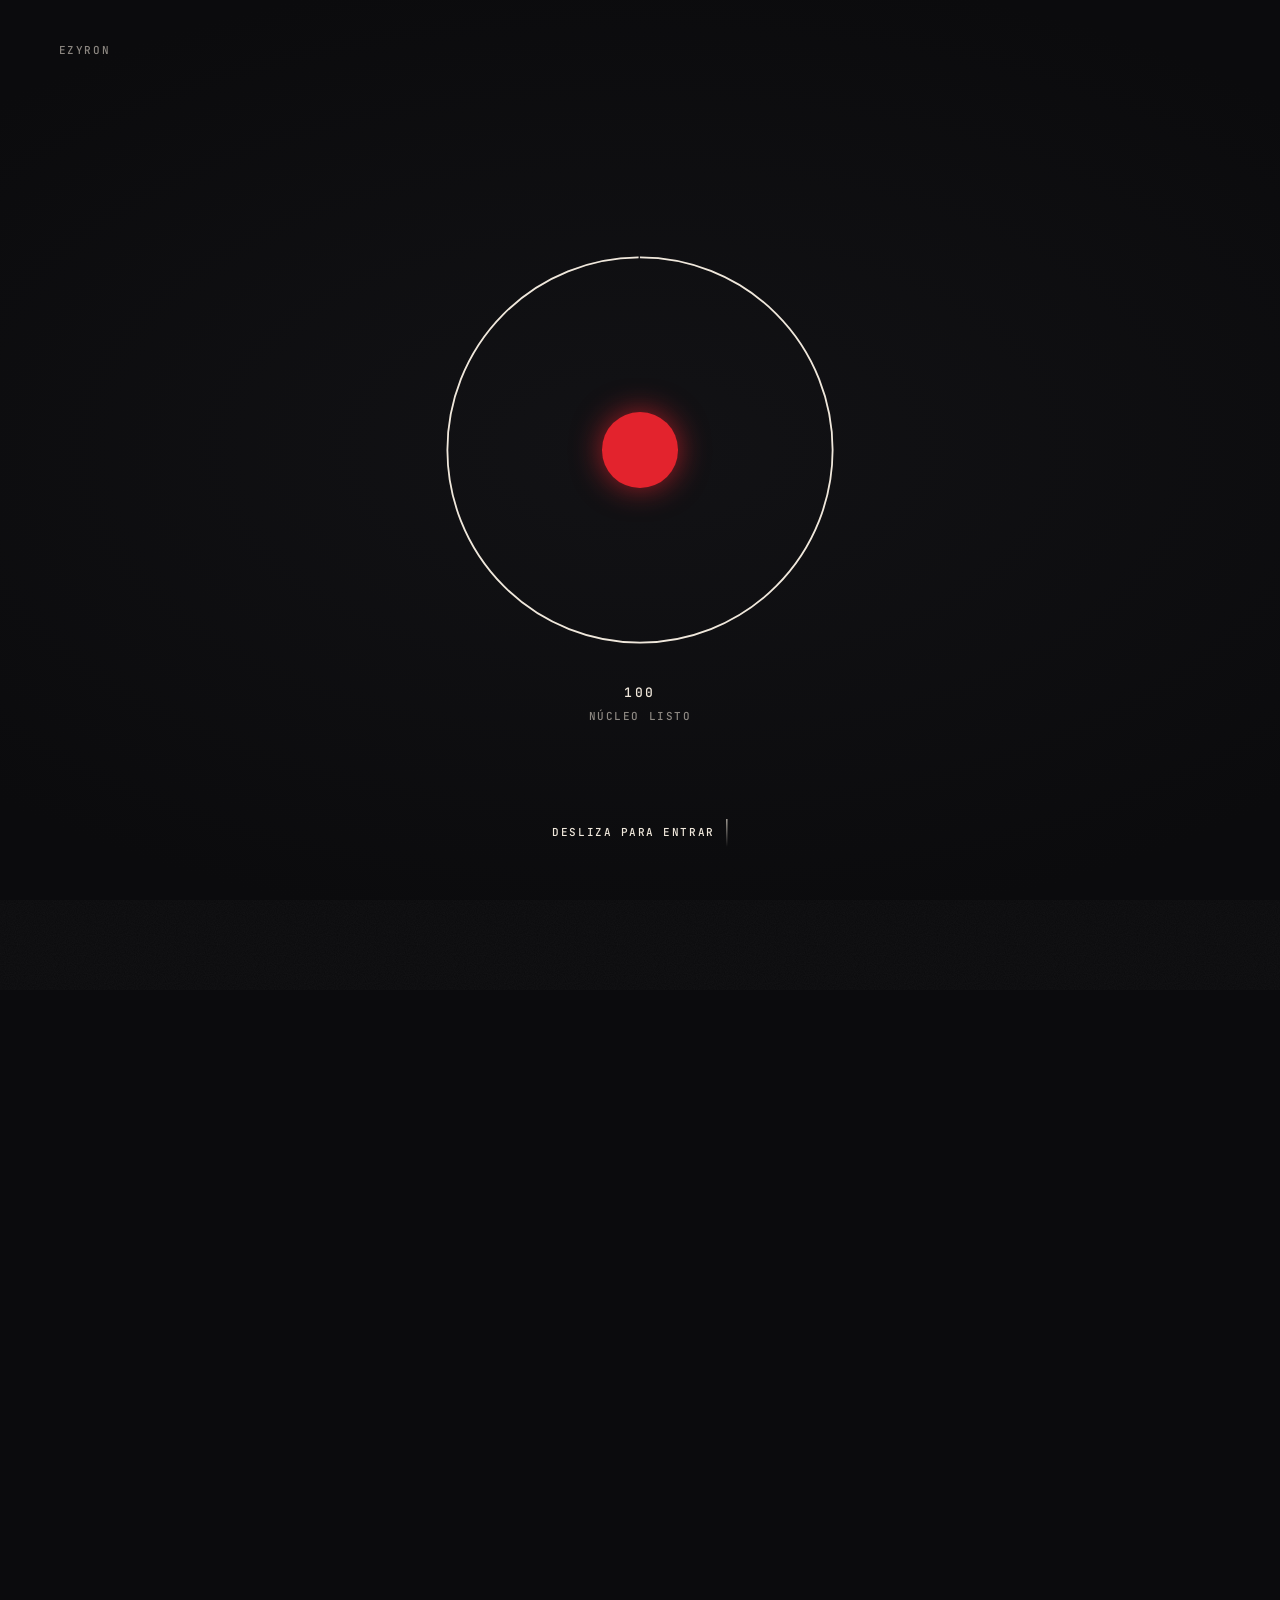
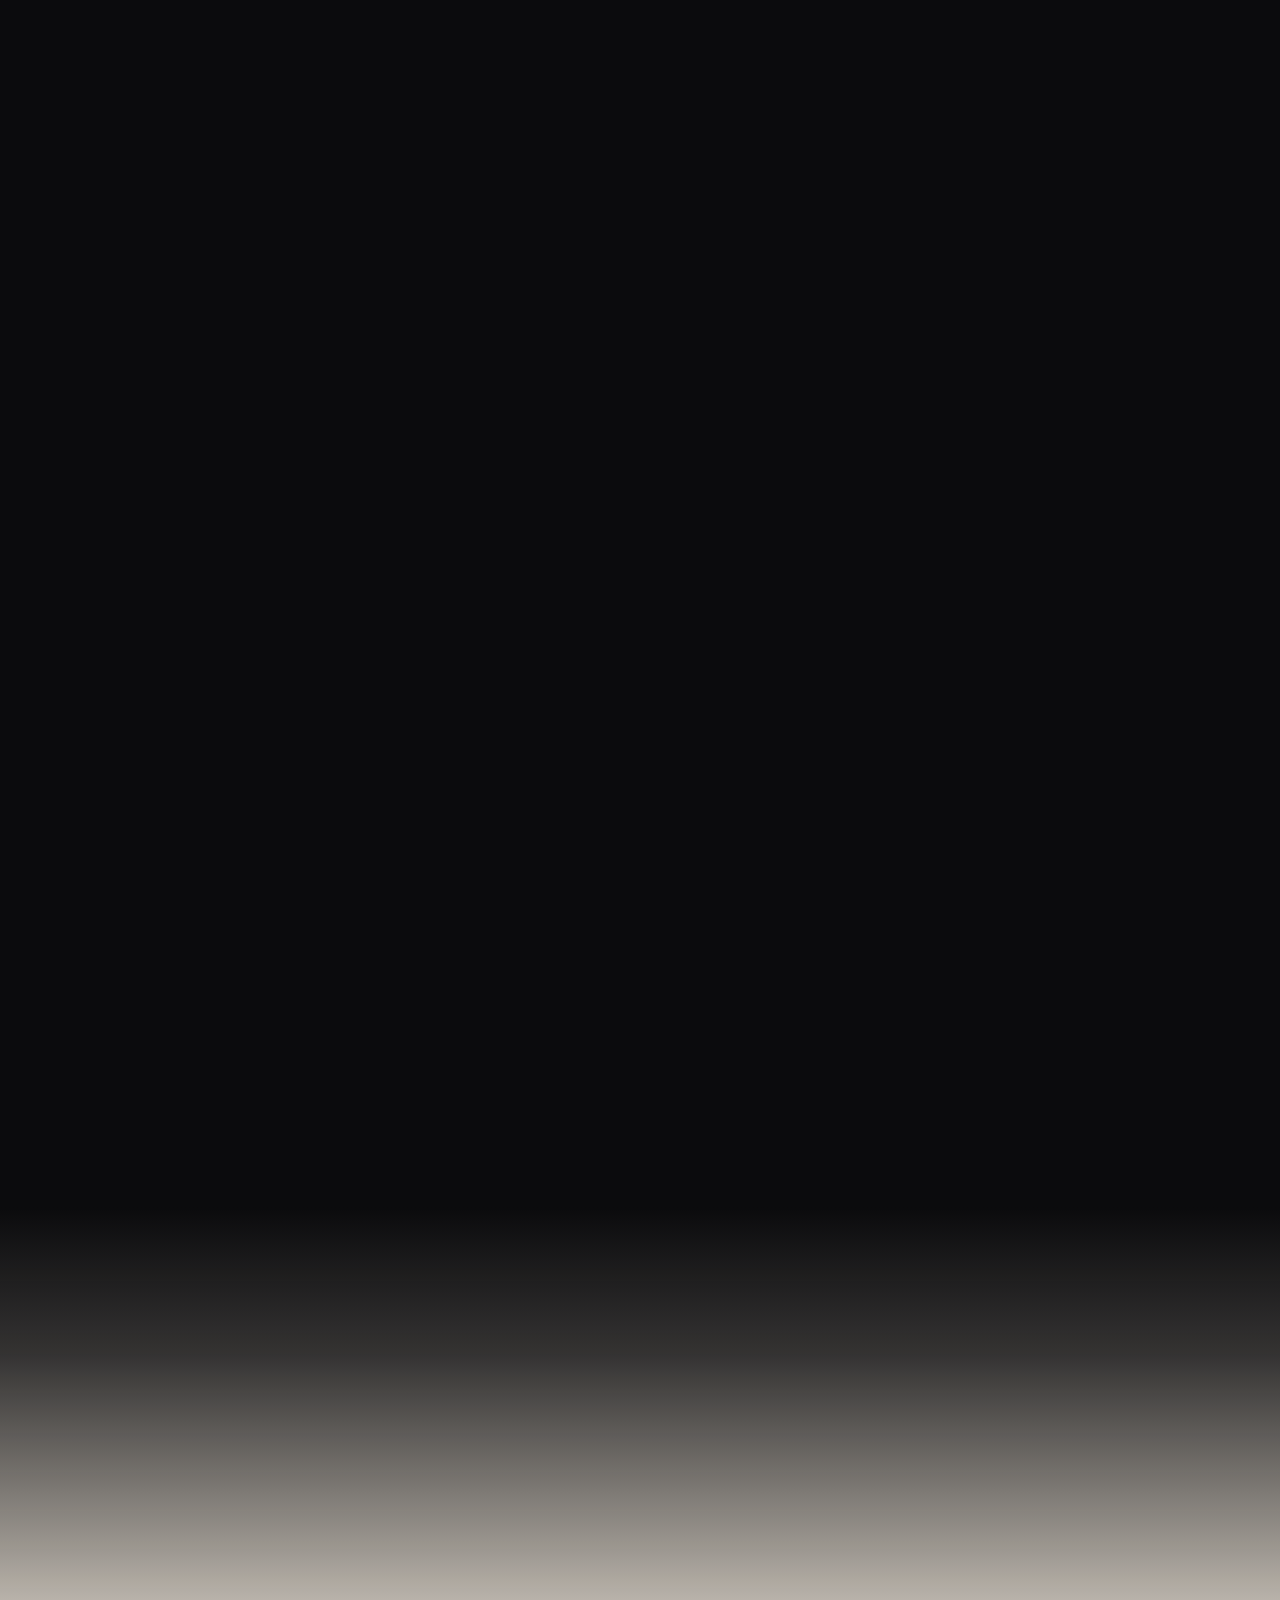
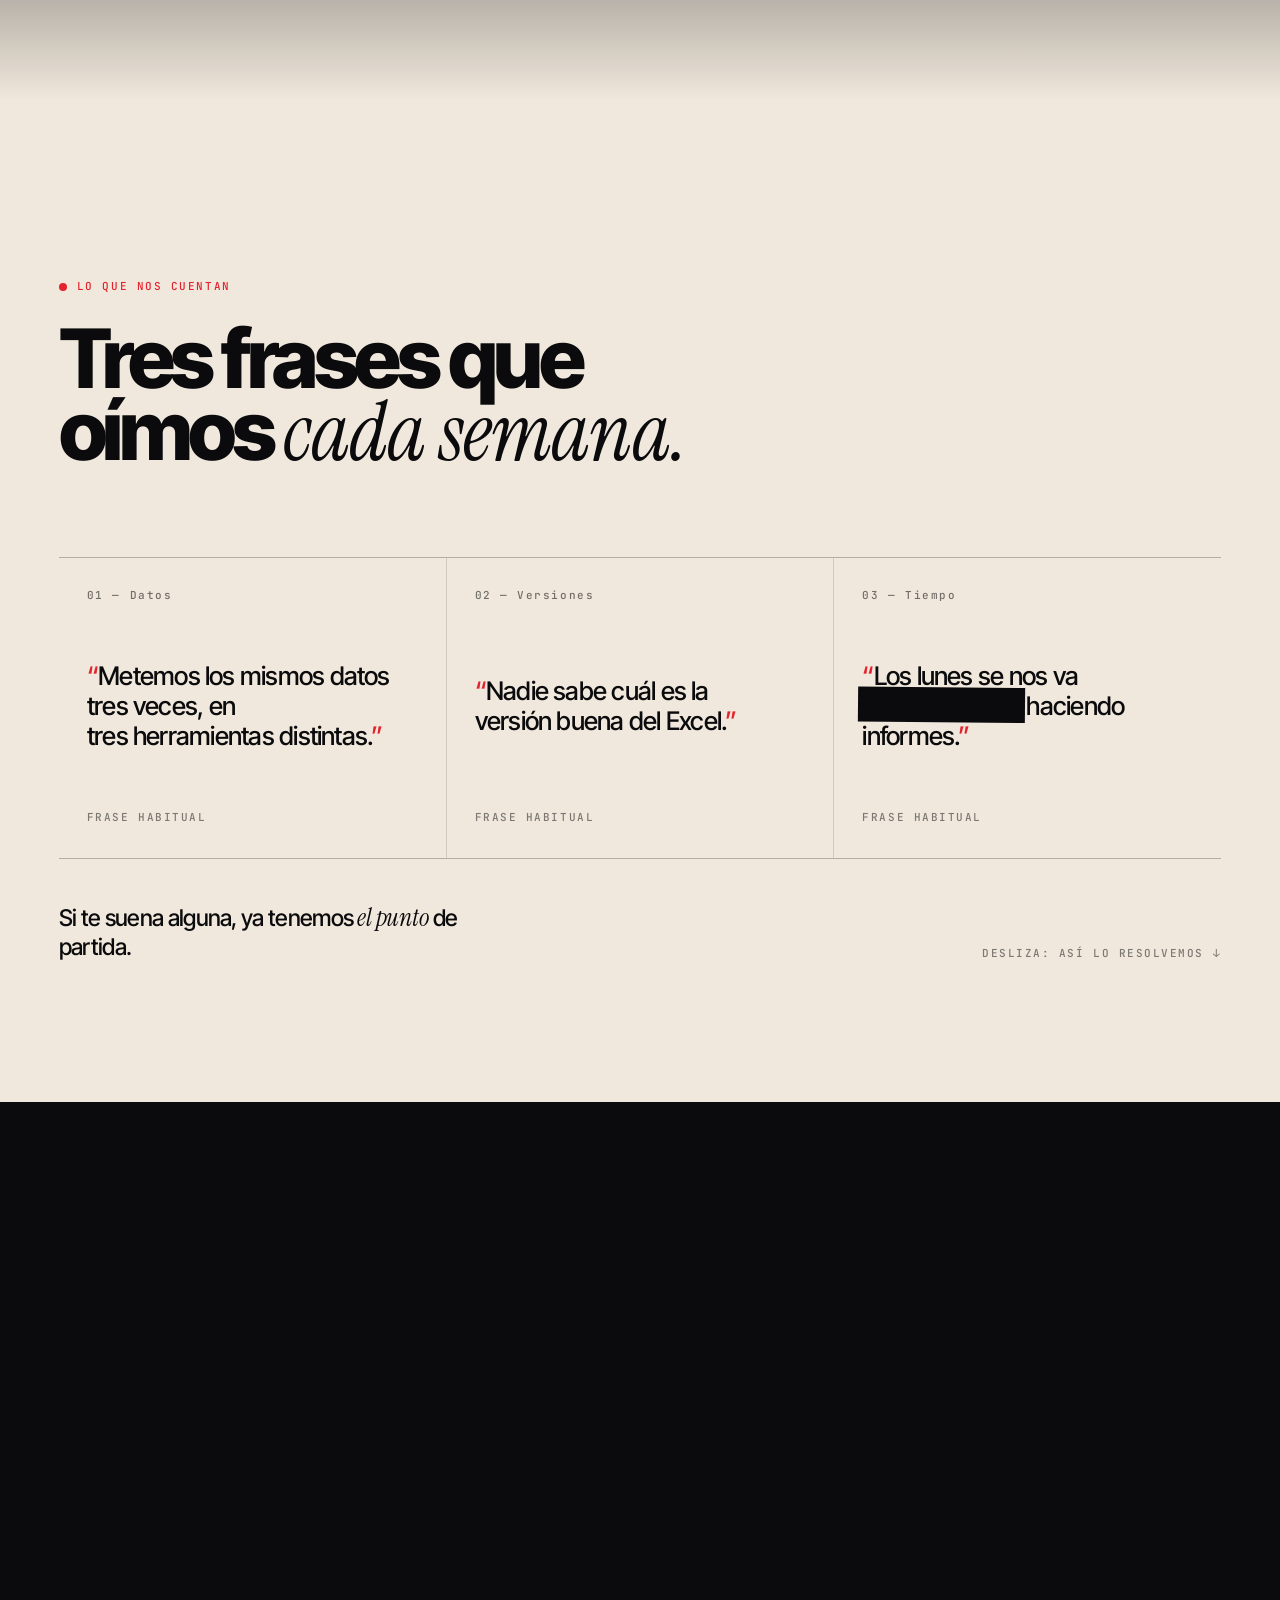
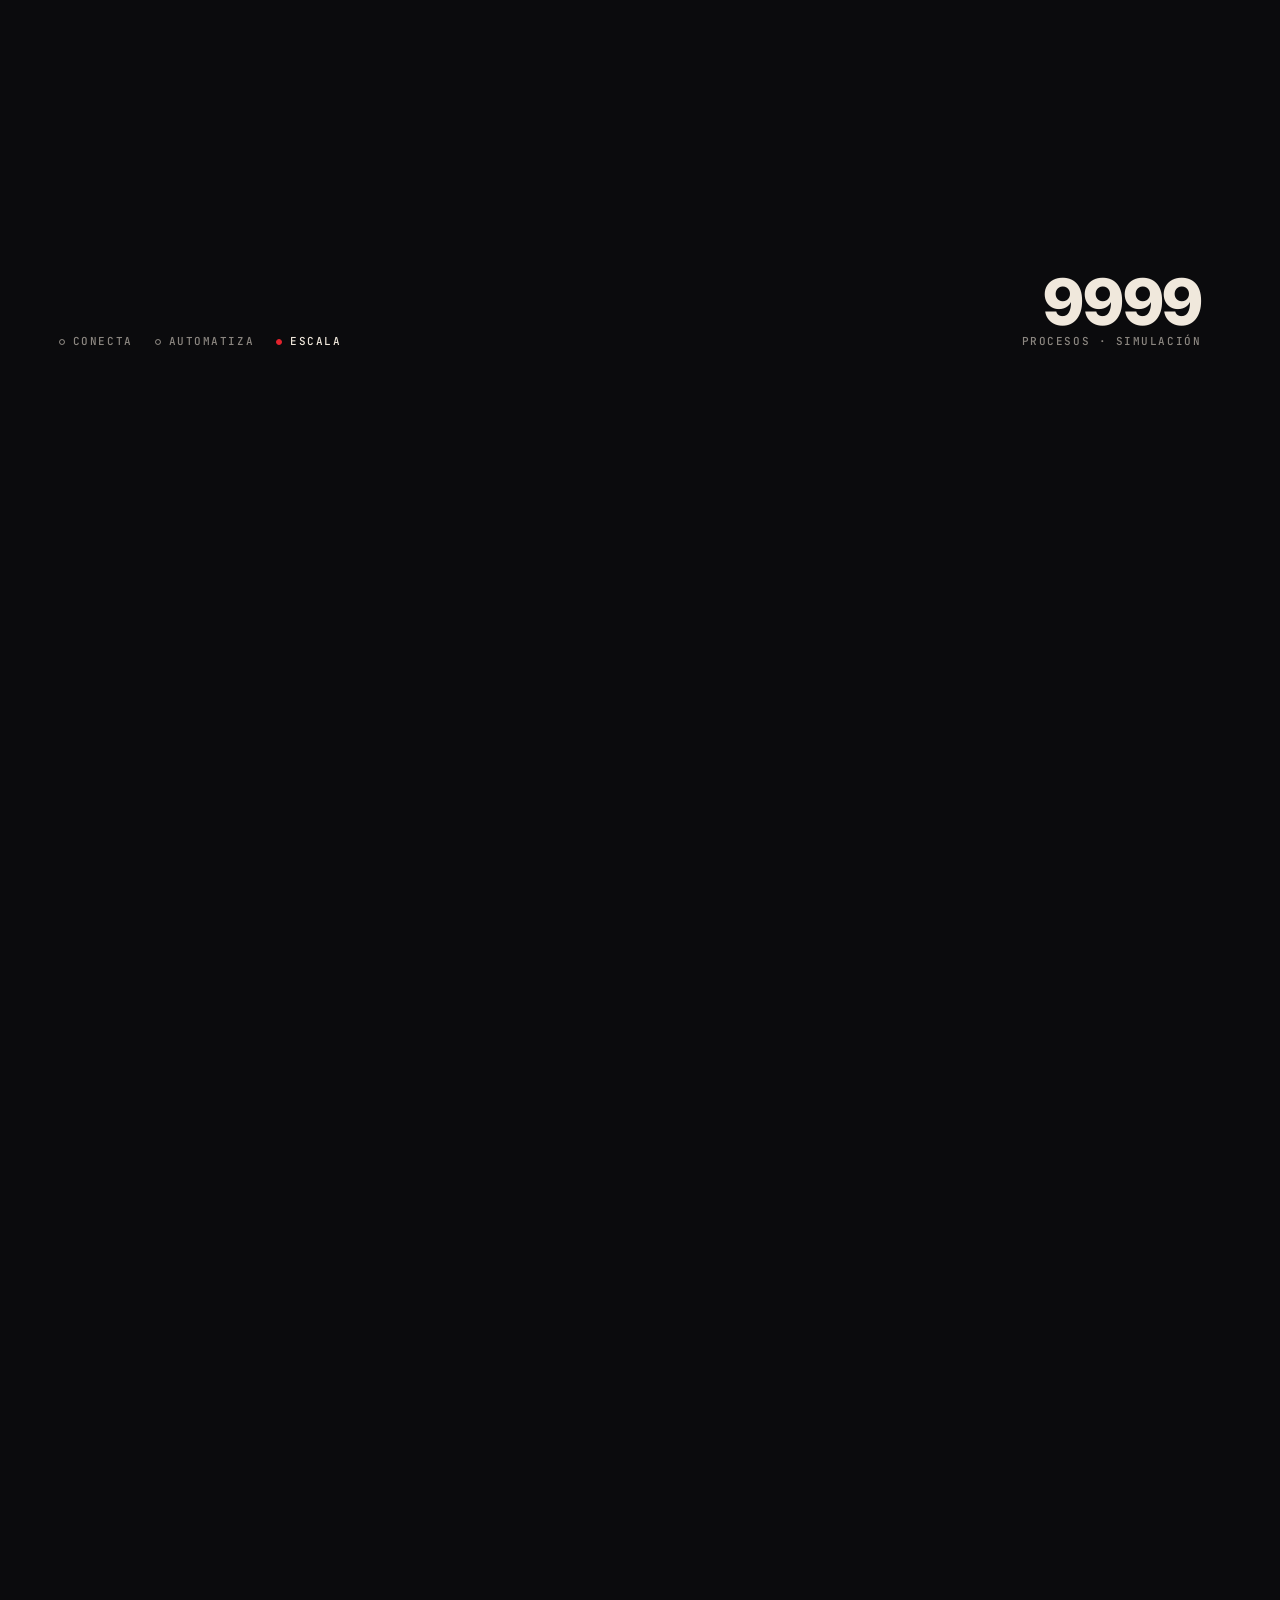
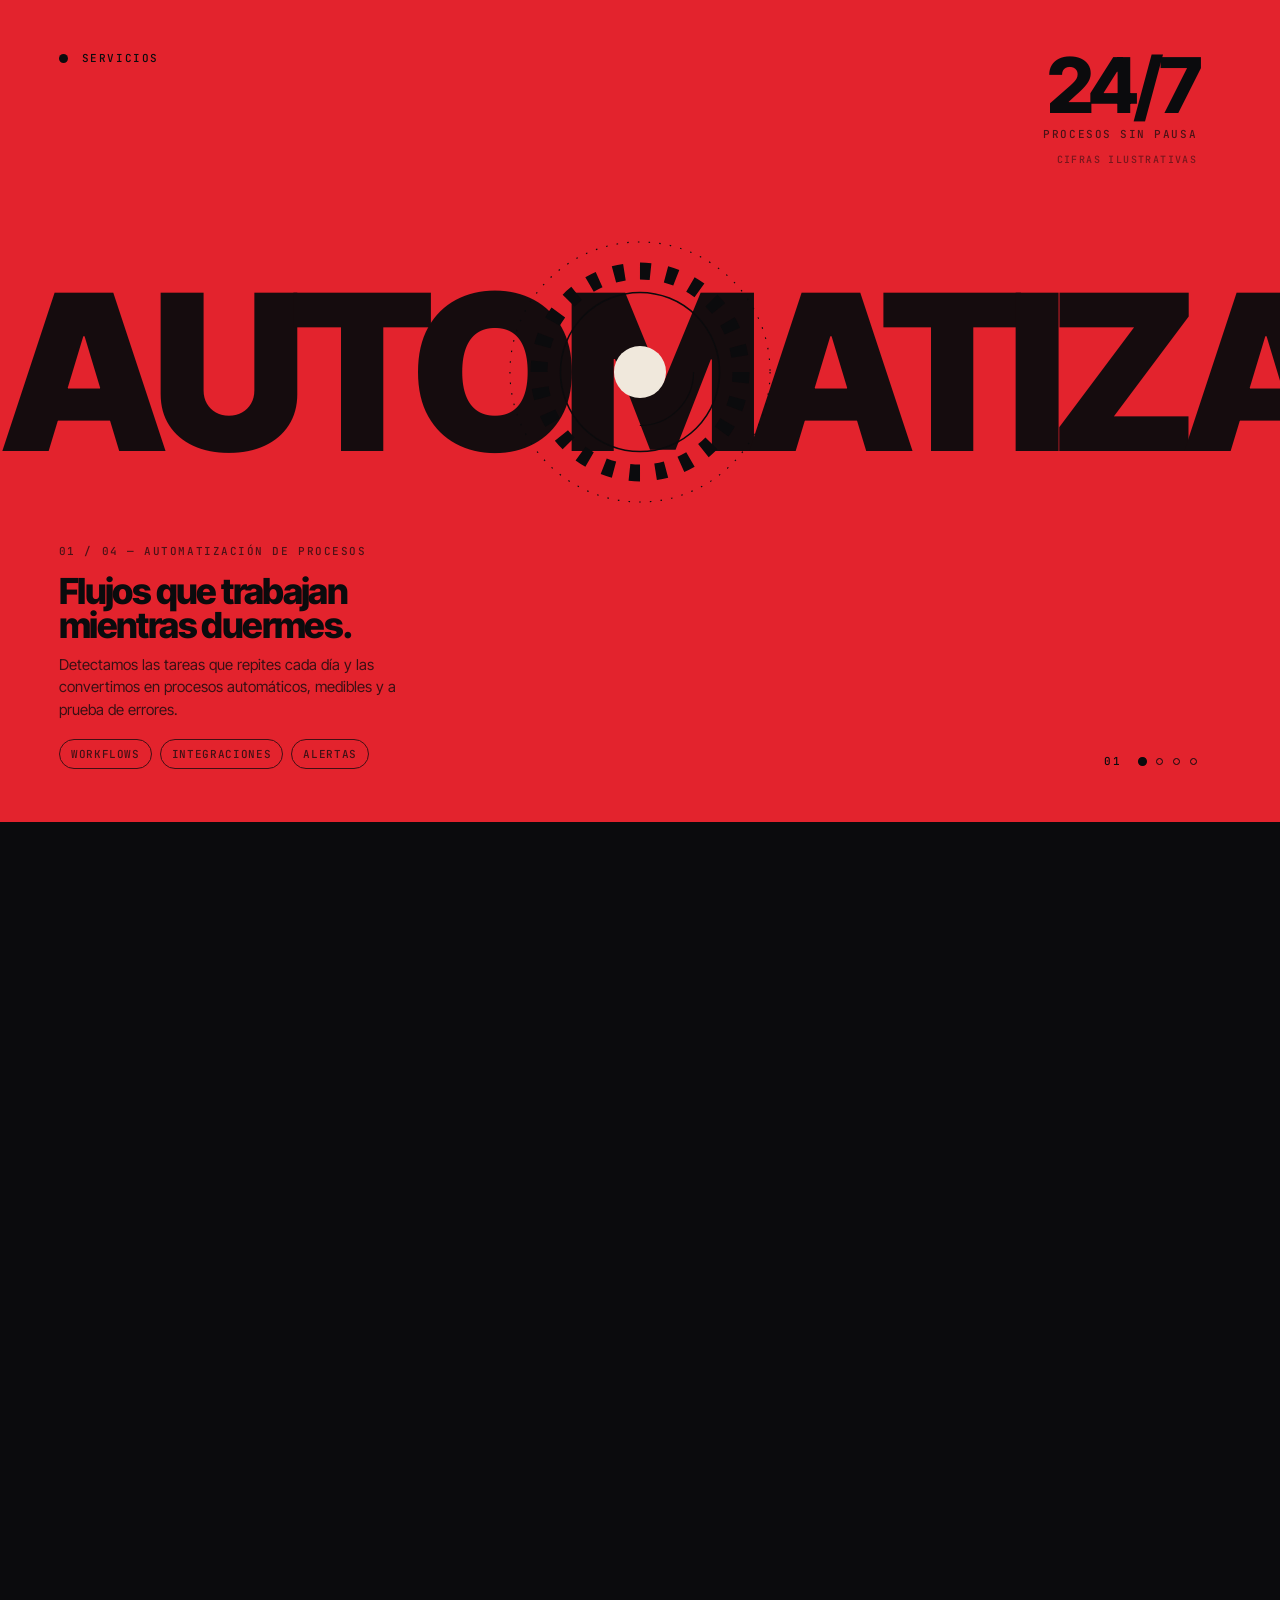
==== commit 1421ecfa: "Portátil: se guarda detrás de la sección clara con degradado y muestra el diseño Custom Spaces (Moti" ====
--- a/index.html
+++ b/index.html
@@ -442,6 +442,10 @@
 
 /* ---------- v2 · DOLOR ---------- */
 .pain{background:var(--cream);color:var(--ink);padding:clamp(110px,14vw,200px) var(--pad) clamp(90px,11vw,160px)}
+/* v4 · la sección clara pasa por encima del portátil (que se «guarda» detrás) y entra con un degradado, sin corte seco */
+.pain{position:relative;z-index:4}
+.pain::before{content:"";position:absolute;left:0;right:0;bottom:100%;height:min(55vh,520px);pointer-events:none;
+  background:linear-gradient(180deg,rgba(240,232,220,0) 0%,rgba(240,232,220,.18) 30%,rgba(240,232,220,.62) 68%,var(--cream) 100%)}
 .kick{display:flex;align-items:center;gap:10px;color:var(--red);margin-bottom:28px}
 .kick::before{content:"";width:8px;height:8px;border-radius:50%;background:currentColor}
 .pain h2,.calc h2,.contact h2{font:800 clamp(44px,6.4vw,108px)/.88 var(--sans);letter-spacing:-.055em;max-width:13ch}
@@ -590,59 +594,29 @@
   .lp .f{border-width:1px}
 }
 /* web de muestra (marca ficticia, otra paleta): se diseña a 960 px y se escala a la pantalla */
-.ms{position:absolute;left:0;top:0;width:960px;transform-origin:0 0;background:#F4EFE6;color:#22352B;font:400 15px/1.5 var(--sans);letter-spacing:-.01em;-webkit-font-smoothing:antialiased}
+.ms{position:absolute;left:0;top:0;width:960px;transform-origin:0 0;background:#fff;color:#171717;font:400 15px/1.5 var(--sans);letter-spacing:-.01em;-webkit-font-smoothing:antialiased;overflow:hidden}
 .ms,.ms *{transform-style:flat}
-.ms-nav{display:flex;align-items:center;justify-content:space-between;height:64px;padding:0 44px;border-bottom:1px solid rgba(34,53,43,.12)}
-.ms-logo{font:400 28px/1 var(--serif);letter-spacing:-.02em;display:flex;align-items:center;gap:6px}
-.ms-logo i{width:8px;height:8px;border-radius:50%;background:#C8693D}
-.ms-links{display:flex;gap:26px;font-size:13px;opacity:.75}
-.ms-btn{display:inline-flex;align-items:center;gap:8px;padding:11px 20px;border-radius:99px;background:#22352B;color:#F4EFE6;font-weight:600;font-size:13px}
-.ms-btn.t{background:#C8693D}
-.ms-btn.o{background:none;color:#22352B;border:1px solid #22352B}
-.ms-hero{display:grid;grid-template-columns:1.1fr 1fr;gap:36px;padding:52px 44px 44px;align-items:center}
-.ms-kick{font:600 11px/1 var(--sans);letter-spacing:.16em;text-transform:uppercase;color:#C8693D;margin-bottom:18px;display:flex;align-items:center;gap:8px}
-.ms-kick::before{content:"";width:18px;height:1px;background:currentColor}
-.ms-hero h3{font:400 66px/.95 var(--serif);letter-spacing:-.025em}
-.ms-hero h3 em{font-style:italic;color:#C8693D}
-.ms-hero p{margin:20px 0 26px;font-size:16px;opacity:.75;max-width:34ch}
-.ms-row{display:flex;gap:12px}
-.ms-art{position:relative;height:360px;border-radius:190px 190px 18px 18px;background:linear-gradient(180deg,#E6D7C0 0%,#D2B48F 100%);overflow:hidden}
-.ms-art .win{position:absolute;left:18%;top:12%;width:30%;height:40%;border-radius:80px 80px 6px 6px;background:linear-gradient(#F7EBD6,#EAD3AE);box-shadow:inset 0 0 0 6px #F4EFE6}
-.ms-art .lamp{position:absolute;right:18%;top:20%;width:46px;height:46px;border-radius:50%;background:#E9B44C;box-shadow:0 0 60px 20px rgba(233,180,76,.55)}
-.ms-art .lamp::before{content:"";position:absolute;left:50%;bottom:100%;width:2px;height:120px;background:#22352B;opacity:.6}
-.ms-art .sofa{position:absolute;left:10%;right:10%;bottom:16%;height:26%;border-radius:28px 28px 12px 12px;background:#6E8B74}
-.ms-art .sofa::before{content:"";position:absolute;left:6%;right:6%;top:-26%;height:60%;border-radius:22px;background:#7F9C85}
-.ms-art .rug{position:absolute;left:4%;right:4%;bottom:5%;height:10%;border-radius:50%;background:#C8693D;opacity:.55}
-.ms-badge{position:absolute;right:-6px;bottom:26px;background:#fff;border-radius:14px;padding:12px 16px;box-shadow:0 14px 40px rgba(34,53,43,.18);font-size:12px;line-height:1.3}
-.ms-badge b{display:block;font-size:20px;color:#22352B}
-.ms-badge span{color:#E9B44C;letter-spacing:2px}
-.ms-stats{display:grid;grid-template-columns:repeat(4,1fr);margin:0 44px;border-top:1px solid rgba(34,53,43,.14);border-bottom:1px solid rgba(34,53,43,.14)}
-.ms-stats div{padding:24px 0 26px}
-.ms-stats div+div{border-left:1px solid rgba(34,53,43,.14);padding-left:22px}
-.ms-stats b{display:block;font:400 42px/1 var(--serif);letter-spacing:-.02em}
-.ms-stats span{font-size:12.5px;opacity:.7}
-.ms-feat{padding:64px 44px 60px}
-.ms-feat h4{font:400 44px/1 var(--serif);letter-spacing:-.02em;margin-bottom:30px}
-.ms-feat h4 em{font-style:italic;color:#C8693D}
-.ms-cards{display:grid;grid-template-columns:repeat(3,1fr);gap:18px}
-.ms-card{background:#fff;border-radius:18px;padding:26px 24px 28px;box-shadow:0 10px 30px rgba(34,53,43,.06)}
-.ms-card i{display:grid;place-items:center;width:44px;height:44px;border-radius:50%;background:#EEF2EC;color:#6E8B74;font:600 18px var(--sans);font-style:normal;margin-bottom:18px}
-.ms-card b{display:block;font-size:18px;margin-bottom:6px;letter-spacing:-.02em}
-.ms-card p{font-size:13.5px;opacity:.7}
-.ms-quote{background:#22352B;color:#F4EFE6;padding:60px 44px;text-align:center}
-.ms-quote .st{color:#E9B44C;letter-spacing:4px;font-size:18px}
-.ms-quote q{display:block;font:400 italic 36px/1.15 var(--serif);max-width:24ch;margin:16px auto 18px;quotes:none}
-.ms-quote span{font-size:13px;opacity:.7}
-.ms-cta{display:flex;align-items:center;justify-content:space-between;gap:20px;margin:44px;padding:36px 40px;border-radius:24px;background:#C8693D;color:#F4EFE6}
-.ms-cta b{font:400 38px/1 var(--serif);letter-spacing:-.02em}
-.ms-cta .ms-btn{background:#F4EFE6;color:#22352B}
-.ms-foot{display:flex;justify-content:space-between;padding:22px 44px 30px;font-size:12px;opacity:.6;border-top:1px solid rgba(34,53,43,.12)}
-.ms.sm .ms-hero{grid-template-columns:1fr 1fr;gap:24px;padding:40px 36px 34px}
-.ms.sm .ms-hero h3{font-size:58px}
-.ms.sm .ms-links{display:none}
-.ms.sm .ms-stats{grid-template-columns:1fr 1fr}
-.ms.sm .ms-stats div:nth-child(3){border-left:0;padding-left:0;border-top:1px solid rgba(34,53,43,.14)}
-.ms.sm .ms-stats div:nth-child(4){border-top:1px solid rgba(34,53,43,.14)}
+.ms-nav{position:relative;display:flex;align-items:center;justify-content:space-between;padding:20px 40px}
+.ms-nav>svg{width:28px;height:28px;fill:#1a1a1a}
+.ms-burger{position:absolute;left:50%;transform:translateX(-50%);display:flex;flex-direction:column;gap:5px;padding:8px}
+.ms-burger i{display:block;width:24px;height:1.5px;border-radius:9px;background:#171717}
+.ms-pill{font-size:14px;font-weight:500;color:#fff;background:#171717;border-radius:99px;padding:10px 20px;letter-spacing:-.01em}
+.ms-hero{padding:46px 24px 4px;text-align:center}
+.ms-hero h3{font:600 76px/1.05 var(--sans);letter-spacing:-.035em;max-width:48rem;margin:0 auto}
+.ms-hero p{margin:22px auto 0;font-size:20px;line-height:1.6;max-width:36rem}
+.ms-mq{position:relative;padding:16px 0;overflow:hidden}
+.ms-mask{position:absolute;left:0;width:100%;height:100px;fill:#fff;z-index:2;display:block}
+.ms-mask.t{top:0}.ms-mask.b{bottom:0}
+.ms-track{display:flex;width:max-content;gap:16px;padding:16px 0;will-change:transform}
+.ms-slide{width:320px;height:512px;flex-shrink:0;border-radius:16px;overflow:hidden;background:#f0eeea}
+.ms-slide img{display:block;width:100%;height:100%;object-fit:cover}
+.ms-bottom{text-align:center;padding:8px 24px 64px;max-width:42rem;margin:0 auto}
+.ms-bottom p{font-size:20px;line-height:1.6}
+.ms-ctas{margin-top:32px;display:flex;justify-content:center;gap:32px}
+.ms-link{display:inline-block;font-weight:600;text-decoration:underline;text-underline-offset:4px;text-decoration-color:#a3a3a3;transition:text-decoration-color .2s}
+.ms-link.on{text-decoration-color:#171717}
+.ms.sm .ms-hero h3{font-size:68px}
+.ms.sm .ms-slide{width:280px;height:448px}
 .ms-cursor{position:absolute;left:0;top:0;width:22px;height:22px;z-index:4;pointer-events:none;opacity:0;filter:drop-shadow(0 2px 3px rgba(0,0,0,.3))}
 
 /* ---------- v2 · PIE: marca gigante ---------- */
@@ -795,22 +769,16 @@
             <div class="lp-notch"></div>
             <div class="lp-view" id="lp-view" aria-hidden="true">
               <div class="ms" id="ms">
-                <div class="ms-nav"><span class="ms-logo">nórdika<i></i></span><span class="ms-links"><span>Proyectos</span><span>Estudio</span><span>Opiniones</span><span>Contacto</span></span><span class="ms-btn">Pide cita</span></div>
-                <div class="ms-hero">
-                  <div><span class="ms-kick">Interiorismo · Valladolid</span><h3>Espacios que se sienten <em>hogar.</em></h3><p>Diseñamos casas a tu medida, con atención personalizada de principio a fin.</p><div class="ms-row"><span class="ms-btn t">Ver proyectos</span><span class="ms-btn o">Hablemos</span></div></div>
-                  <div class="ms-art"><span class="win"></span><span class="lamp"></span><span class="sofa"></span><span class="rug"></span><div class="ms-badge"><span>★★★★★</span><b>4,9</b>312 reseñas en Google</div></div>
+                <div class="ms-nav"><svg viewBox="0 0 256 256" aria-hidden="true"><path d="M 144 256 L 27.598 256 L 144 139.598 Z M 256 207.5 L 200 256 L 200 56 L 0 56 L 48 0 L 256 0 Z M 0 204.402 L 0 112 L 92.402 112 Z"/></svg><span class="ms-burger"><i></i><i></i></span><span class="ms-pill">Reserva una cita</span></div>
+                <div class="ms-hero"><h3>Estudio de arquitectura<br>a medida</h3><p>El espacio que mereces nunca se ha construido antes.</p></div>
+                <div class="ms-mq">
+                  <svg class="ms-mask t" viewBox="0 0 1440 100" preserveAspectRatio="none"><path d="M0 0H1440V50C1440 50 1200 100 720 100C240 100 0 50 0 50V0Z"/></svg>
+                  <div class="ms-track" id="ms-track"><div class="ms-slide"><img src="img/muestra/espacio-1.webp" alt="" width="480" height="723" loading="lazy" decoding="async" draggable="false"></div><div class="ms-slide"><img src="img/muestra/espacio-2.webp" alt="" width="480" height="723" loading="lazy" decoding="async" draggable="false"></div><div class="ms-slide"><img src="img/muestra/espacio-3.webp" alt="" width="480" height="723" loading="lazy" decoding="async" draggable="false"></div><div class="ms-slide"><img src="img/muestra/espacio-4.webp" alt="" width="480" height="723" loading="lazy" decoding="async" draggable="false"></div><div class="ms-slide"><img src="img/muestra/espacio-5.webp" alt="" width="480" height="723" loading="lazy" decoding="async" draggable="false"></div><div class="ms-slide"><img src="img/muestra/espacio-6.webp" alt="" width="480" height="723" loading="lazy" decoding="async" draggable="false"></div><div class="ms-slide"><img src="img/muestra/espacio-1.webp" alt="" width="480" height="723" loading="lazy" decoding="async" draggable="false"></div><div class="ms-slide"><img src="img/muestra/espacio-2.webp" alt="" width="480" height="723" loading="lazy" decoding="async" draggable="false"></div><div class="ms-slide"><img src="img/muestra/espacio-3.webp" alt="" width="480" height="723" loading="lazy" decoding="async" draggable="false"></div><div class="ms-slide"><img src="img/muestra/espacio-4.webp" alt="" width="480" height="723" loading="lazy" decoding="async" draggable="false"></div><div class="ms-slide"><img src="img/muestra/espacio-5.webp" alt="" width="480" height="723" loading="lazy" decoding="async" draggable="false"></div><div class="ms-slide"><img src="img/muestra/espacio-6.webp" alt="" width="480" height="723" loading="lazy" decoding="async" draggable="false"></div></div>
+                  <svg class="ms-mask b" viewBox="0 0 1440 100" preserveAspectRatio="none"><path d="M0 100H1440V50C1440 50 1200 0 720 0C240 0 0 50 0 50V100Z"/></svg>
                 </div>
-                <div class="ms-stats"><div><b>+250</b><span>Clientes satisfechos</span></div><div><b>98 %</b><span>Nos recomiendan</span></div><div><b>24 h</b><span>Presupuesto sin compromiso</span></div><div><b>1 a 1</b><span>Atención personalizada</span></div></div>
-                <div class="ms-feat"><h4>Por qué nos <em>eligen</em></h4><div class="ms-cards">
-                  <div class="ms-card"><i>01</i><b>Atención personalizada</b><p>Una sola persona te acompaña en todo el proyecto.</p></div>
-                  <div class="ms-card"><i>02</i><b>Diseño a medida</b><p>Cada casa parte de cómo vives tú, no de un catálogo.</p></div>
-                  <div class="ms-card"><i>03</i><b>Entrega a tiempo</b><p>Fechas claras desde el primer día. Y se cumplen.</p></div>
-                </div></div>
-                <div class="ms-quote"><span class="st">★★★★★</span><q>“Nos entendieron desde el primer café. Ahora nuestra casa es nuestra.”</q><span>Laura y Dani · clientes satisfechos</span></div>
-                <div class="ms-cta"><b>Reserva tu visita gratuita</b><span class="ms-btn">Pide cita →</span></div>
-                <div class="ms-foot"><span>© nórdika interiorismo</span><span>Web de muestra · diseñada por Ezyron</span></div>
+                <div class="ms-bottom"><p>Diseñamos viviendas y locales desde una hoja en blanco. Sin plantillas, sin planos repetidos, sin atajos. Atención personalizada de principio a fin.</p><div class="ms-ctas"><span class="ms-link ms-go">Reserva una cita</span><span class="ms-link">Ver proyectos</span></div></div>
               </div>
-              <svg class="ms-cursor" id="ms-cursor" viewBox="0 0 24 24"><path d="M3 2 L3 19 L8 14.5 L11.5 22 L14.5 20.6 L11 13.4 L17.5 13.4 Z" fill="#fff" stroke="#22352B" stroke-width="1.4" stroke-linejoin="round"/></svg>
+              <svg class="ms-cursor" id="ms-cursor" viewBox="0 0 24 24"><path d="M3 2 L3 19 L8 14.5 L11.5 22 L14.5 20.6 L11 13.4 L17.5 13.4 Z" fill="#fff" stroke="#171717" stroke-width="1.4" stroke-linejoin="round"/></svg>
               <div class="lp-glass"></div>
               <div class="lp-shade" id="lp-shade"></div>
             </div>
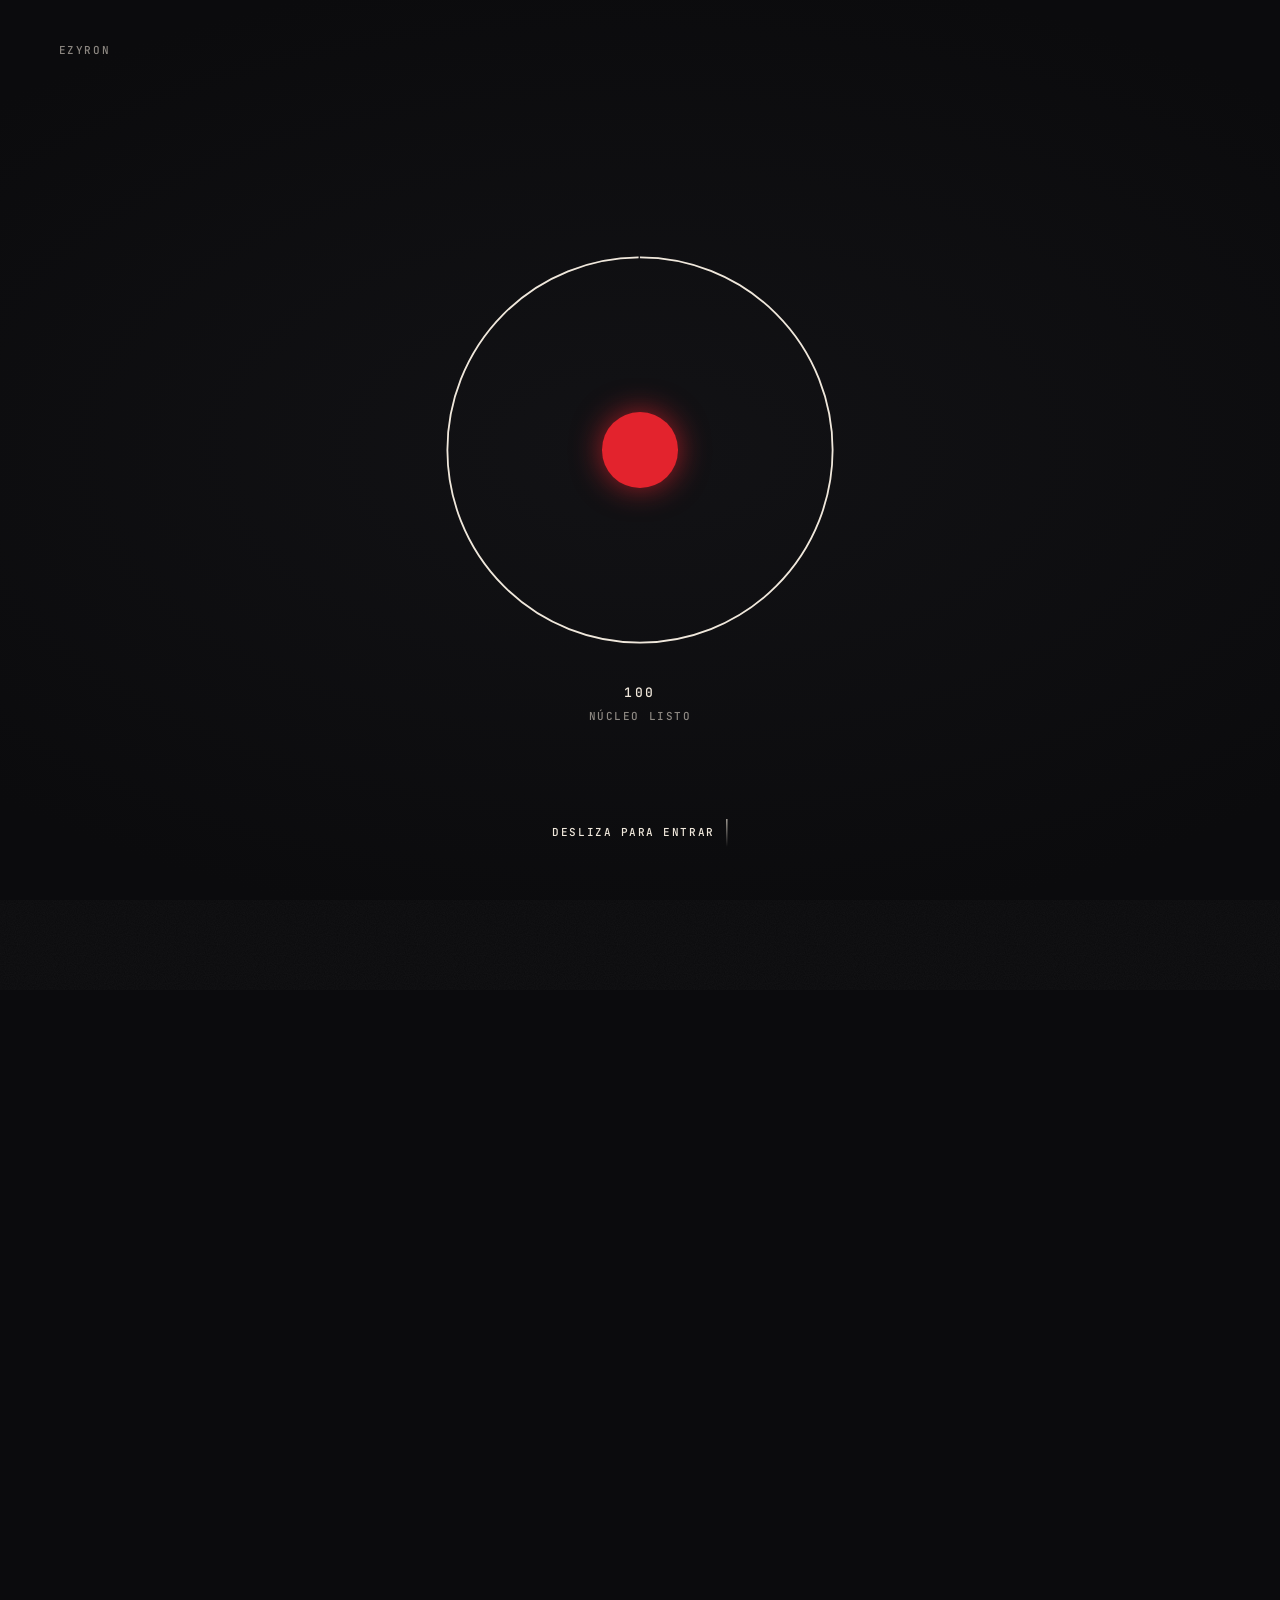
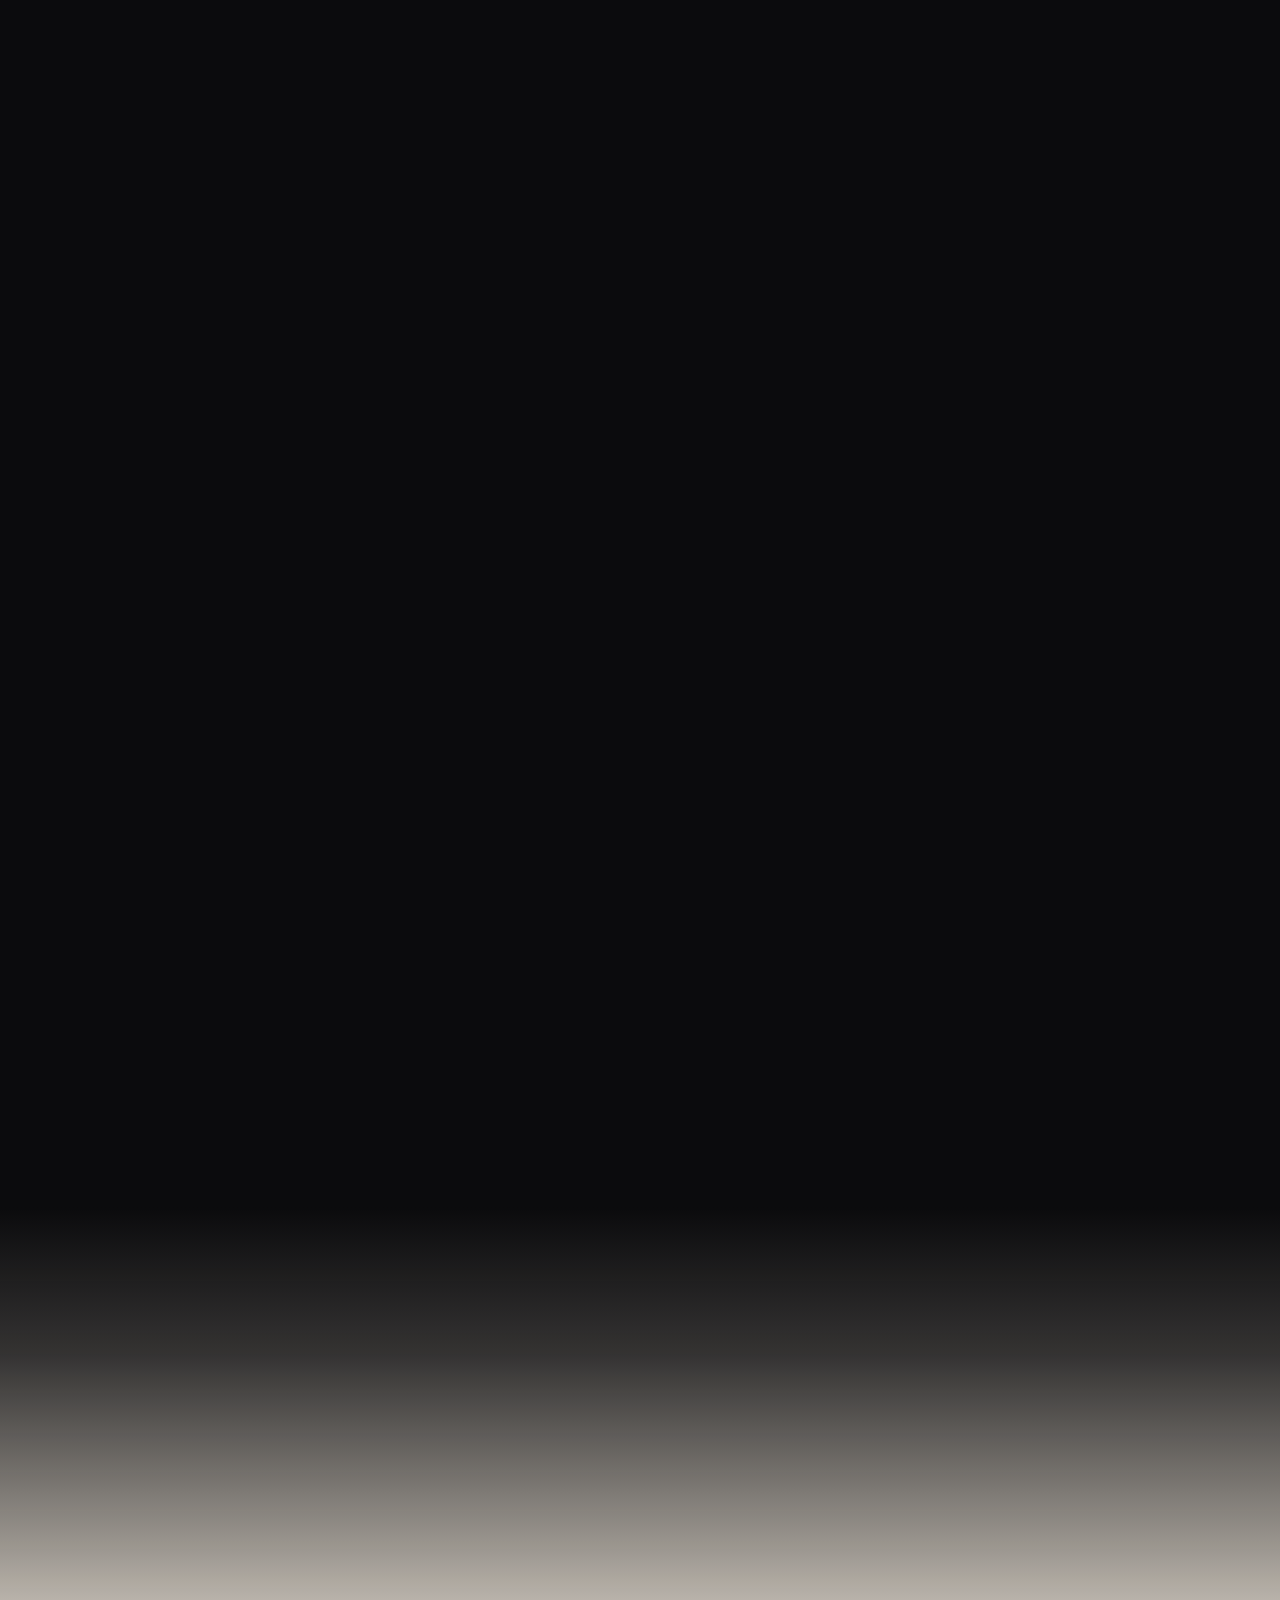
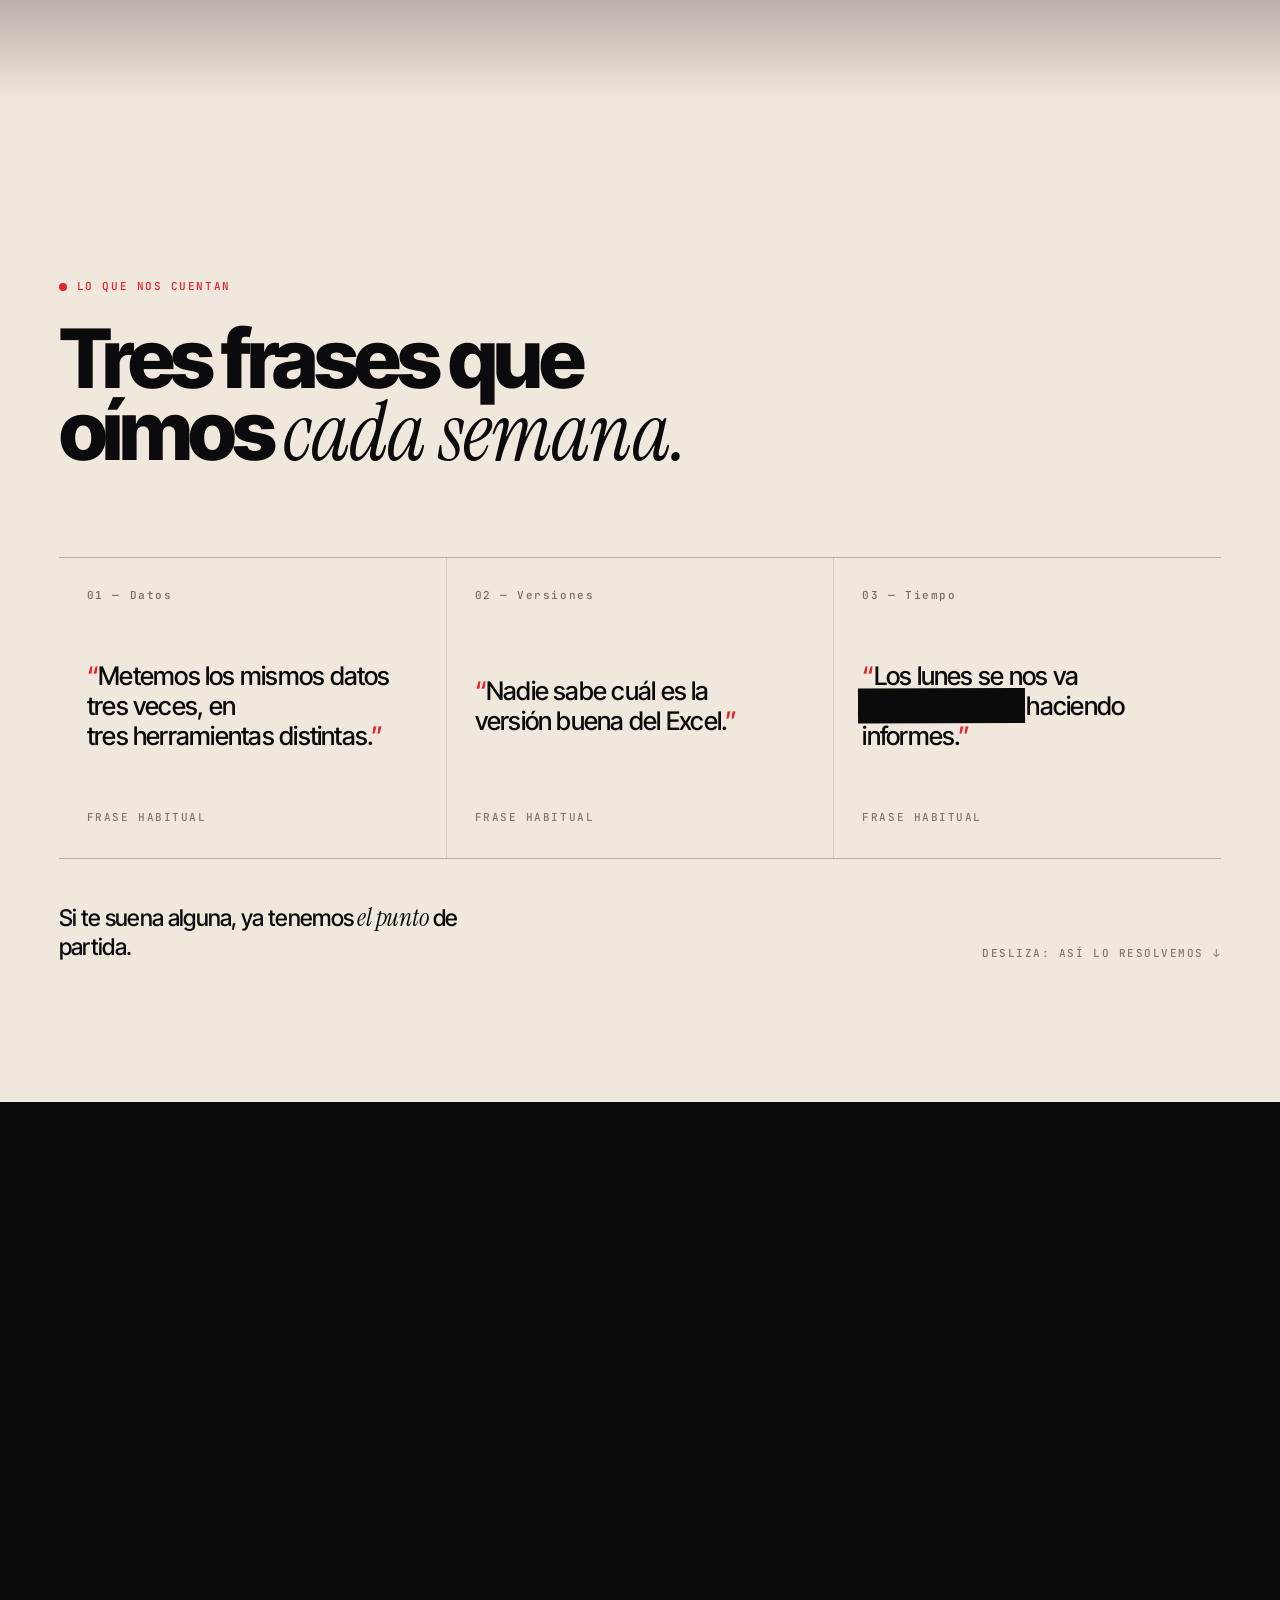
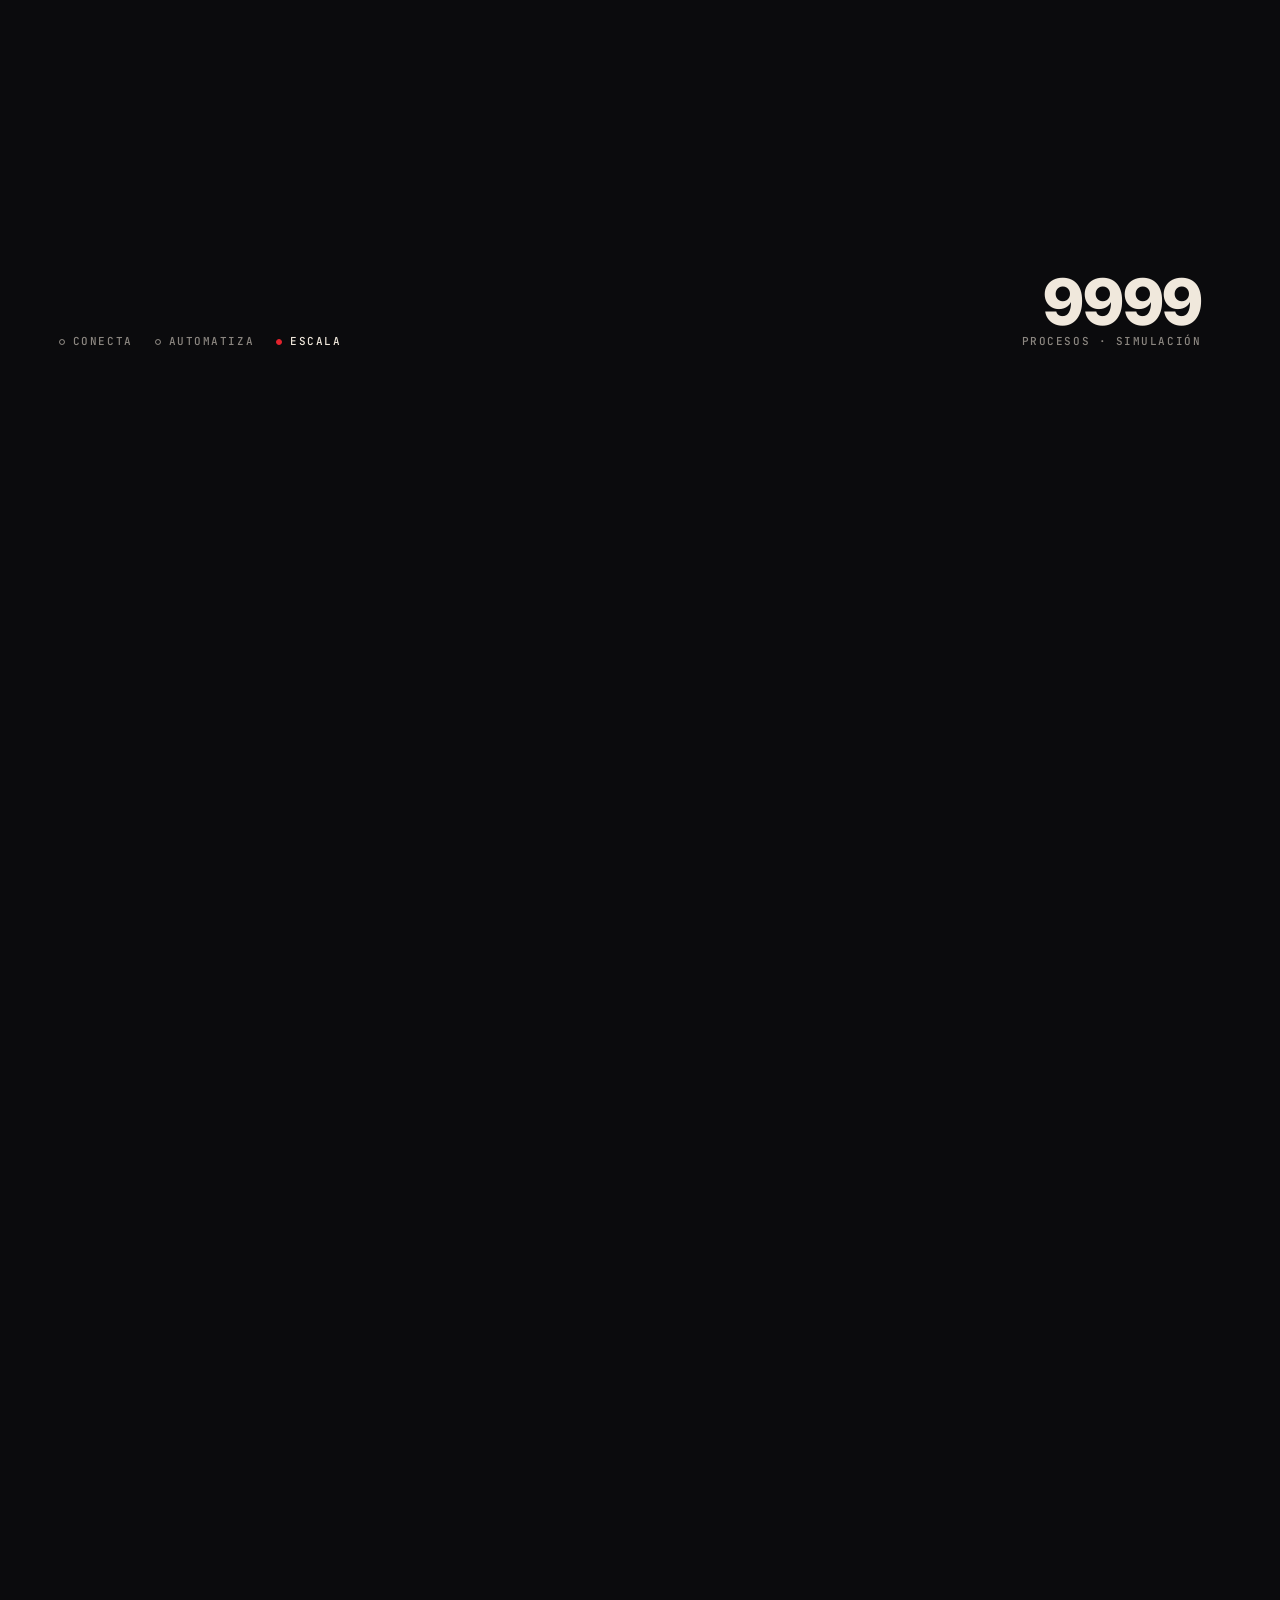
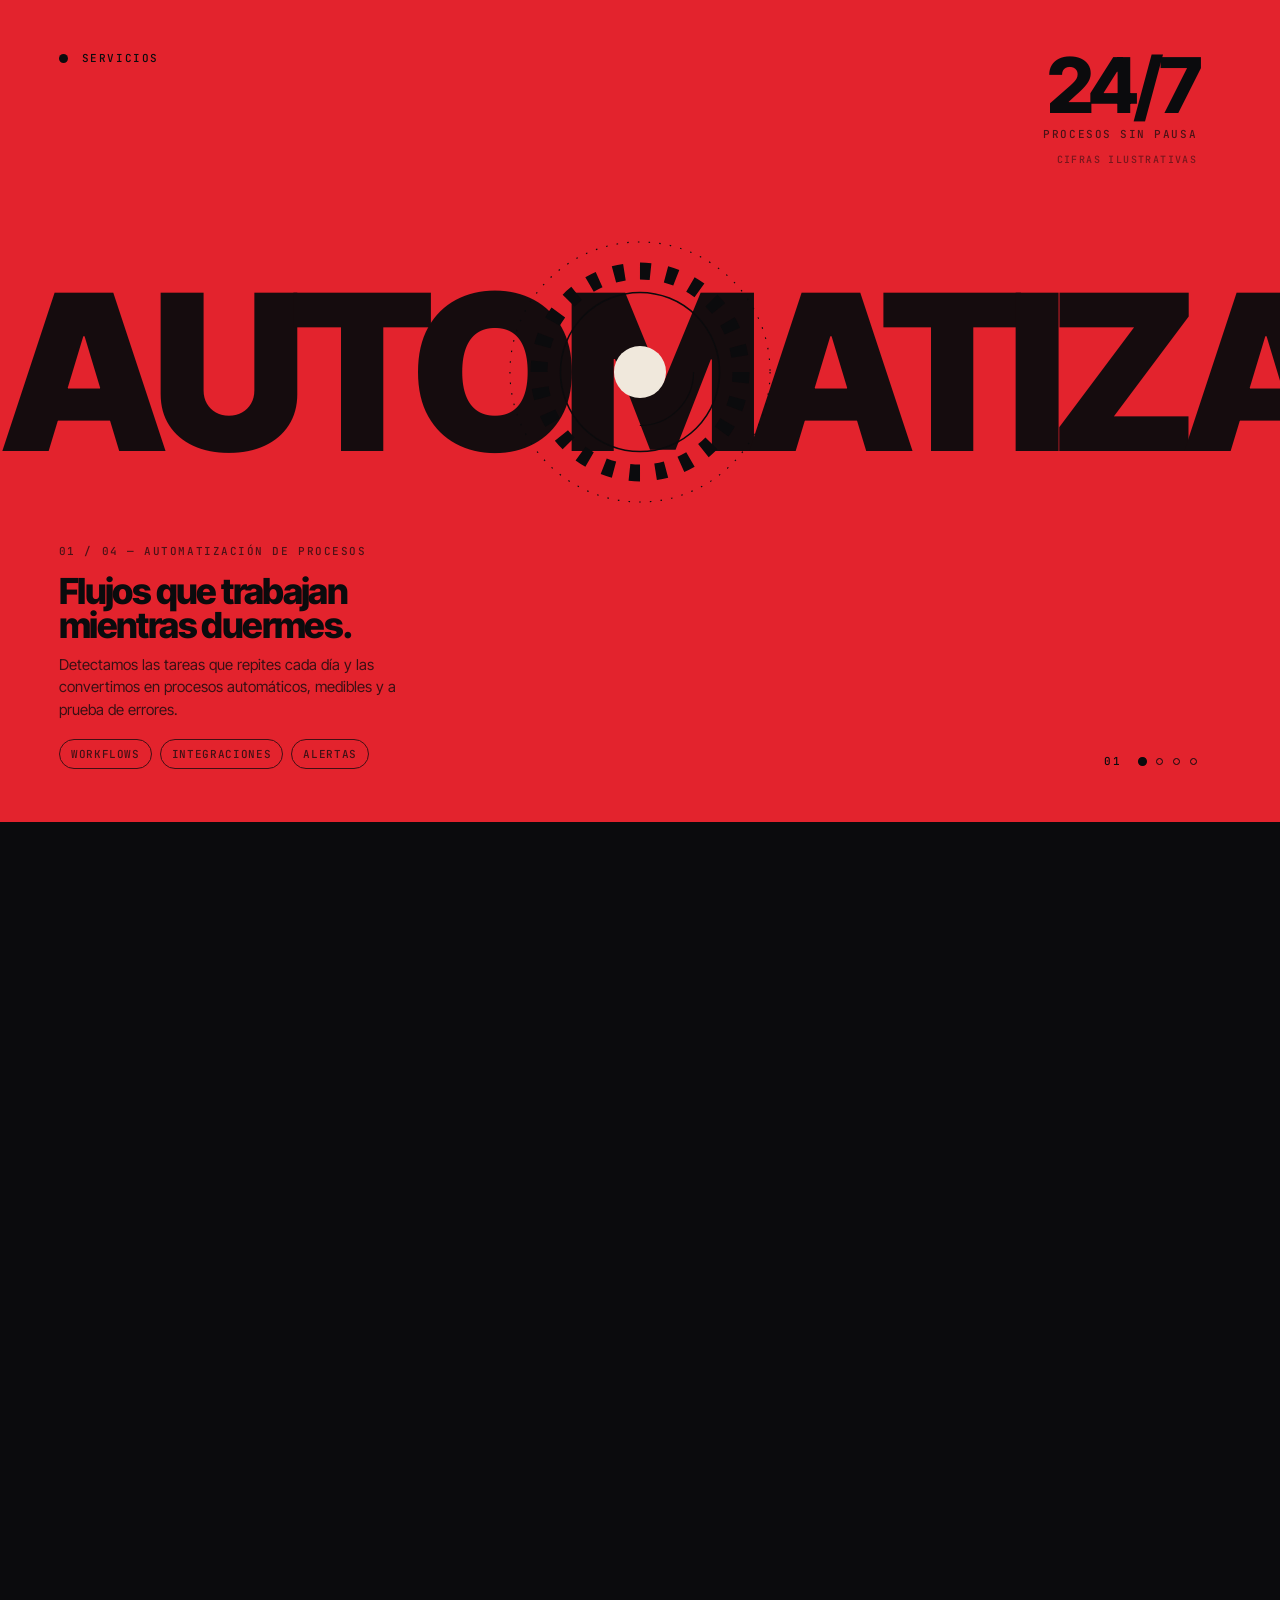
==== commit 9ae72de9: "Portátil: esquinas de la tapa sin salientes y algo más pequeño Co-Authored-By: Claude Opus 5.5 <nore" ====
--- a/index.html
+++ b/index.html
@@ -574,8 +574,8 @@
 .lp-shade{position:absolute;inset:0;background:var(--ink);opacity:1;pointer-events:none;z-index:4}
 .lp-back{transform:translateZ(calc(var(--ltt)*-1)) rotateY(180deg);background:linear-gradient(160deg,#1b1b1f,#111114)!important}
 .lp-back i{position:absolute;left:50%;top:50%;width:calc(var(--lw)*.06);aspect-ratio:1;border-radius:50%;background:var(--red);transform:translate(-50%,-50%);box-shadow:0 0 40px rgba(227,35,45,.7)}
-.lp-eT{left:0;top:0;width:100%;height:var(--ltt);transform-origin:50% 0;transform:rotateX(-90deg);border-radius:4px}
-.lp-eL,.lp-eR{top:0;width:var(--ltt);height:100%;transform-origin:0 50%;transform:rotateY(90deg)}
+.lp-eT{left:calc(var(--lw)*.026);top:0;width:calc(100% - var(--lw)*.052);height:var(--ltt);transform-origin:50% 0;transform:rotateX(-90deg);border-radius:4px}
+.lp-eL,.lp-eR{top:calc(var(--lw)*.026);width:var(--ltt);height:calc(100% - var(--lw)*.026 - 5px);transform-origin:0 50%;transform:rotateY(90deg)}
 .lp-eL{left:0}.lp-eR{left:100%}
 .lp-copy{position:absolute;left:var(--pad);bottom:calc(var(--pad)*.9);max-width:min(520px,40vw);pointer-events:none;opacity:0}
 .lp-copy h2{font:800 clamp(34px,4.2vw,68px)/.9 var(--sans);letter-spacing:-.055em}
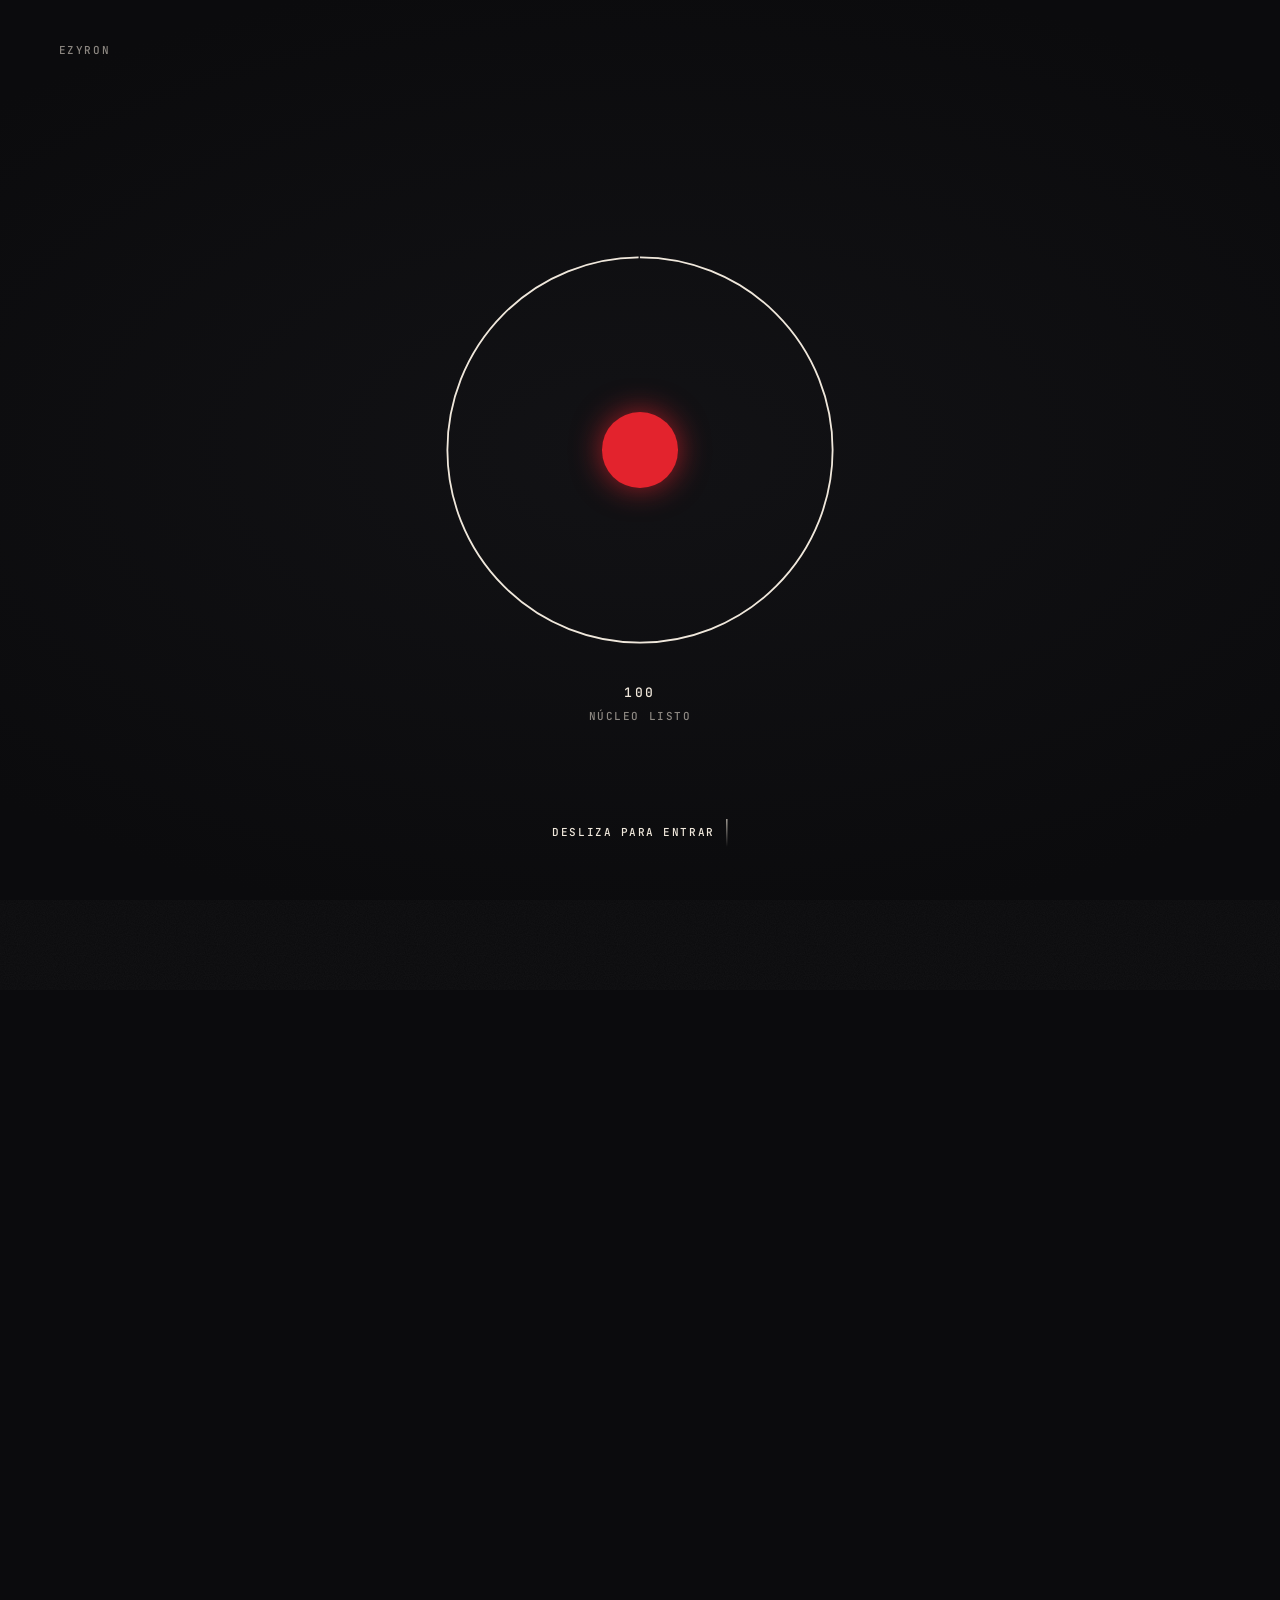
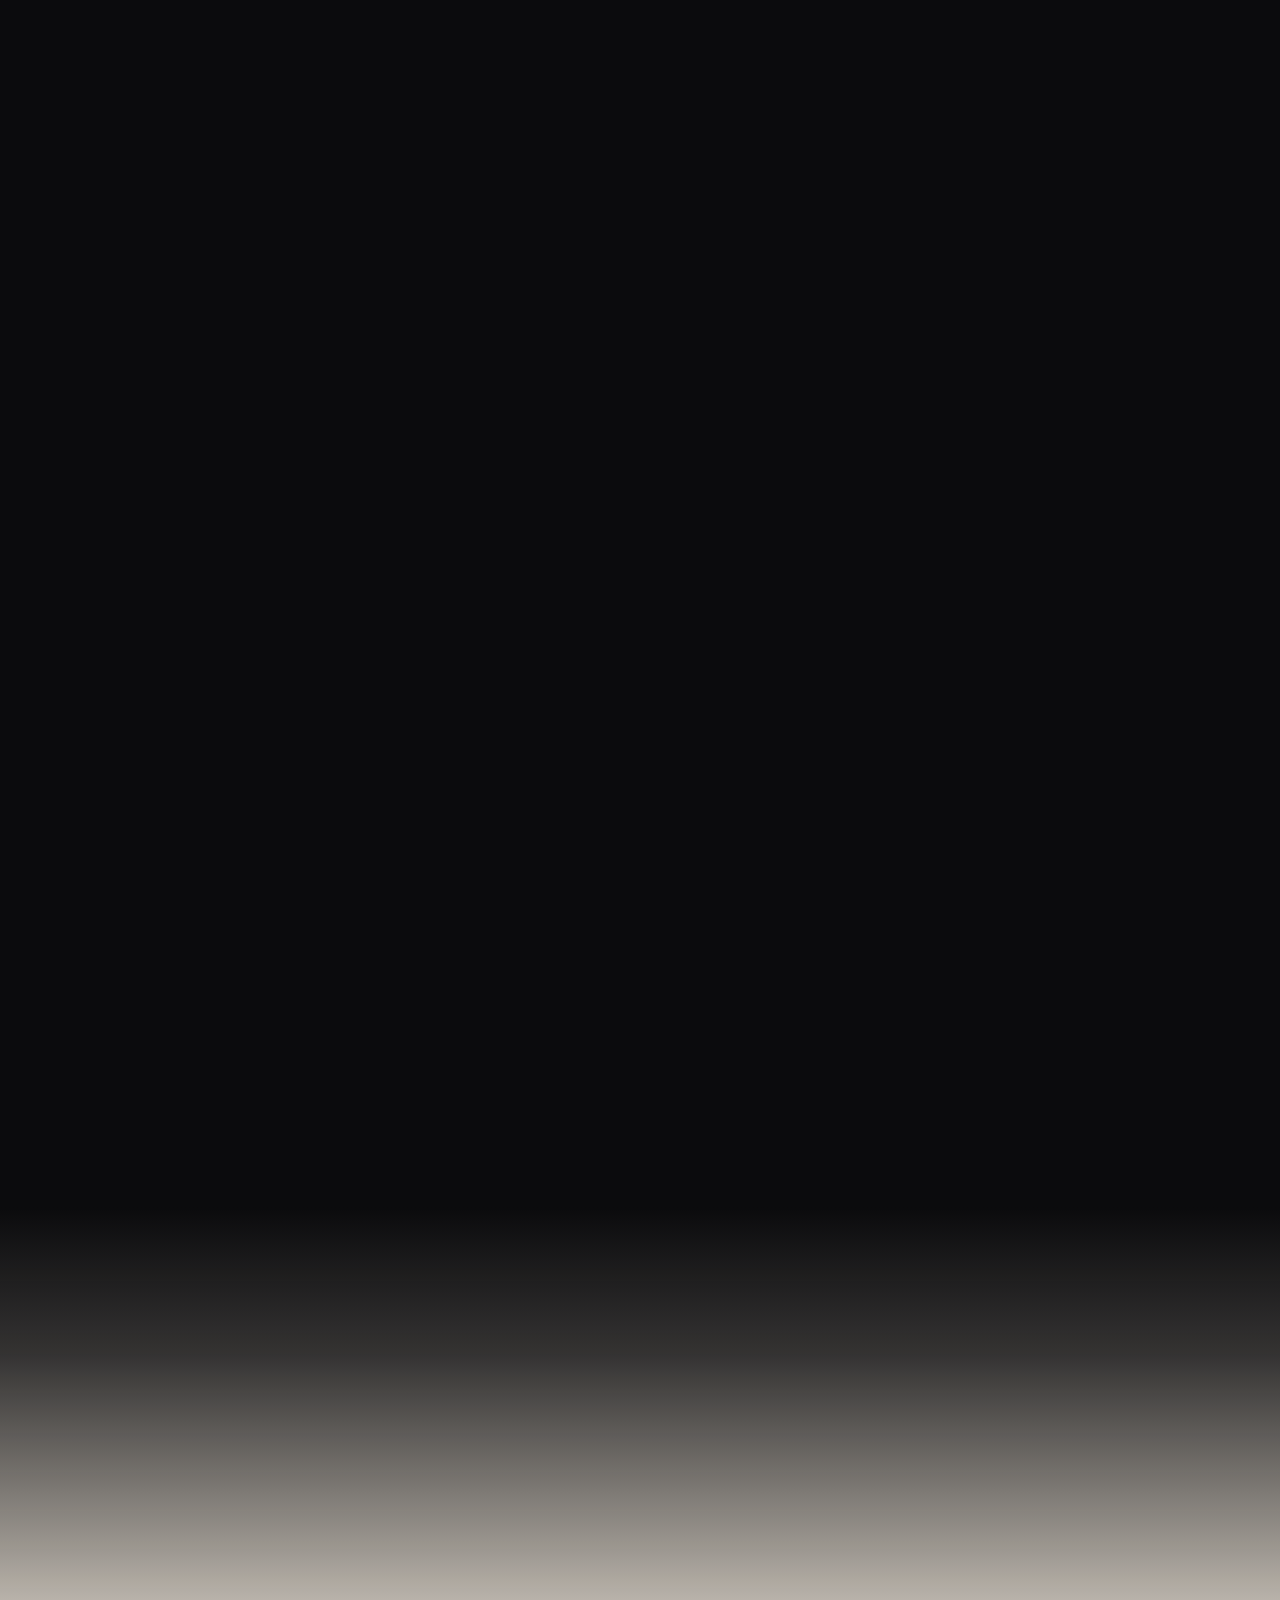
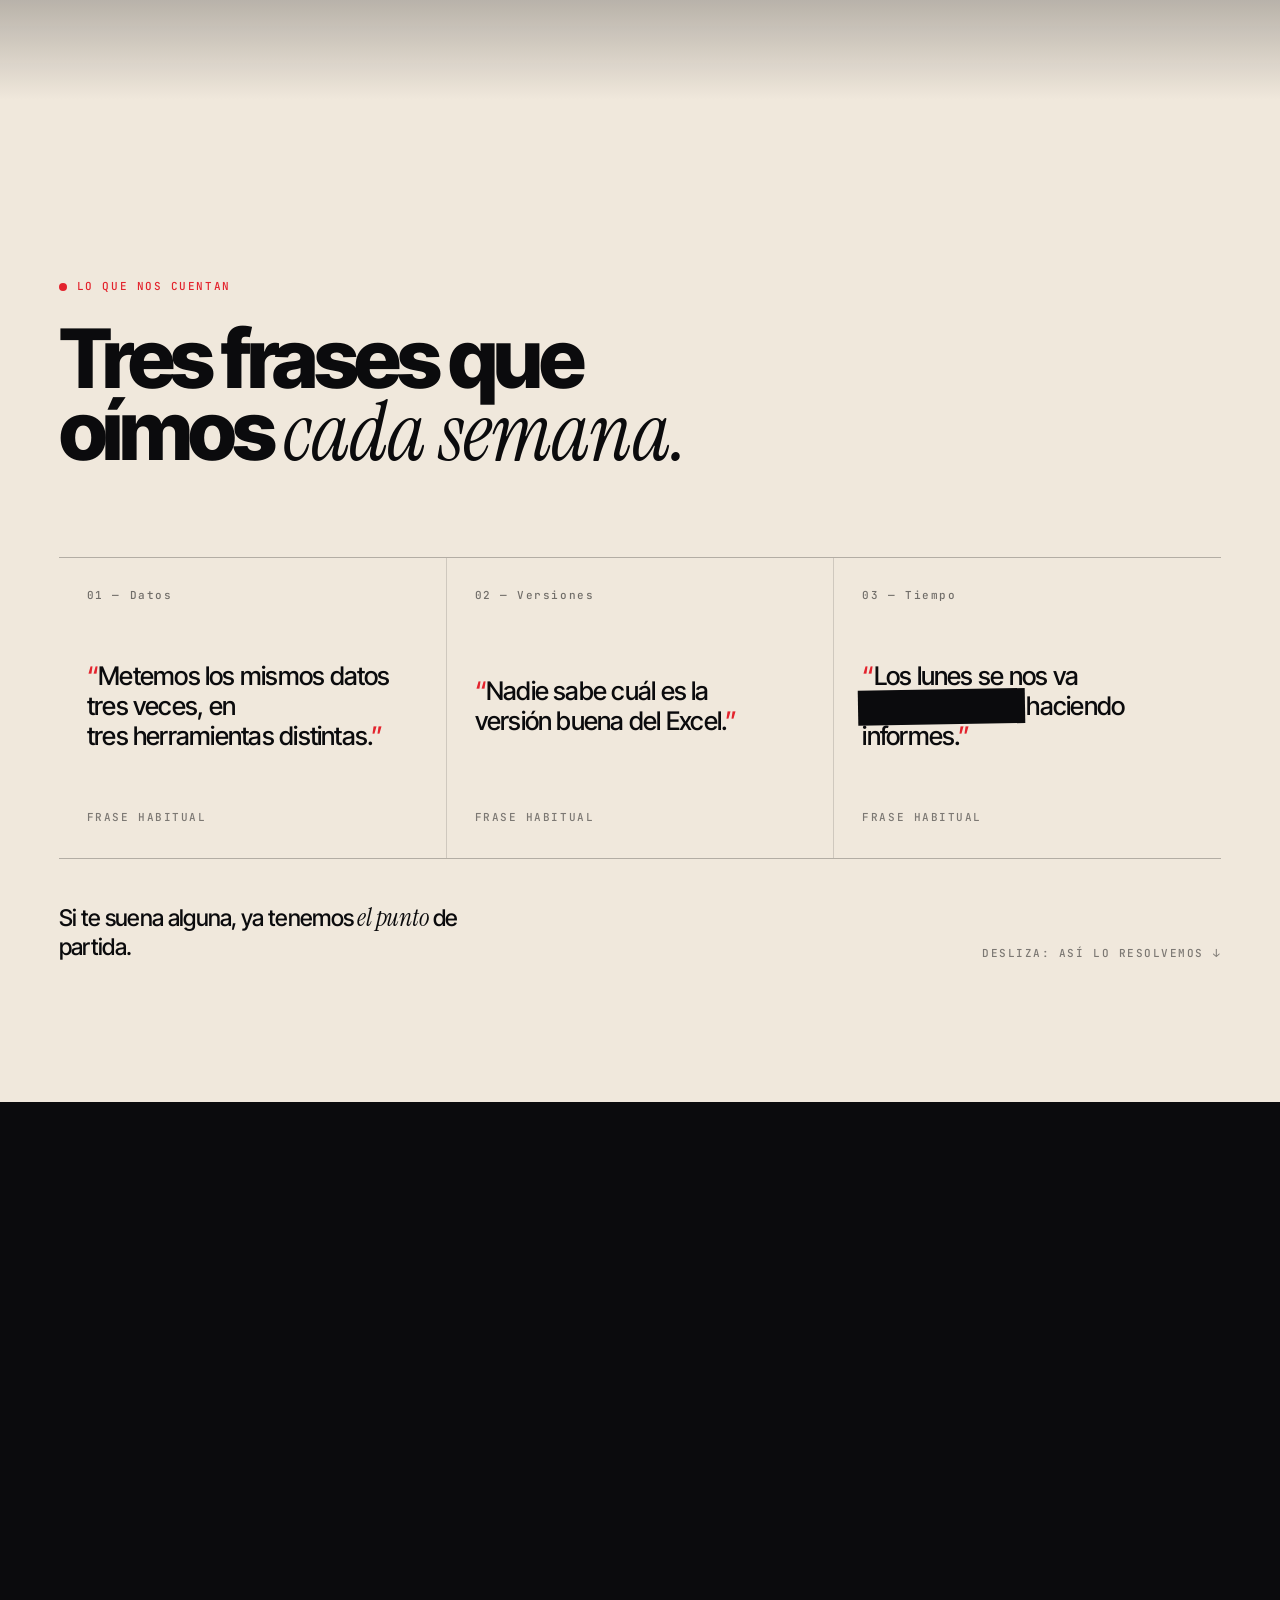
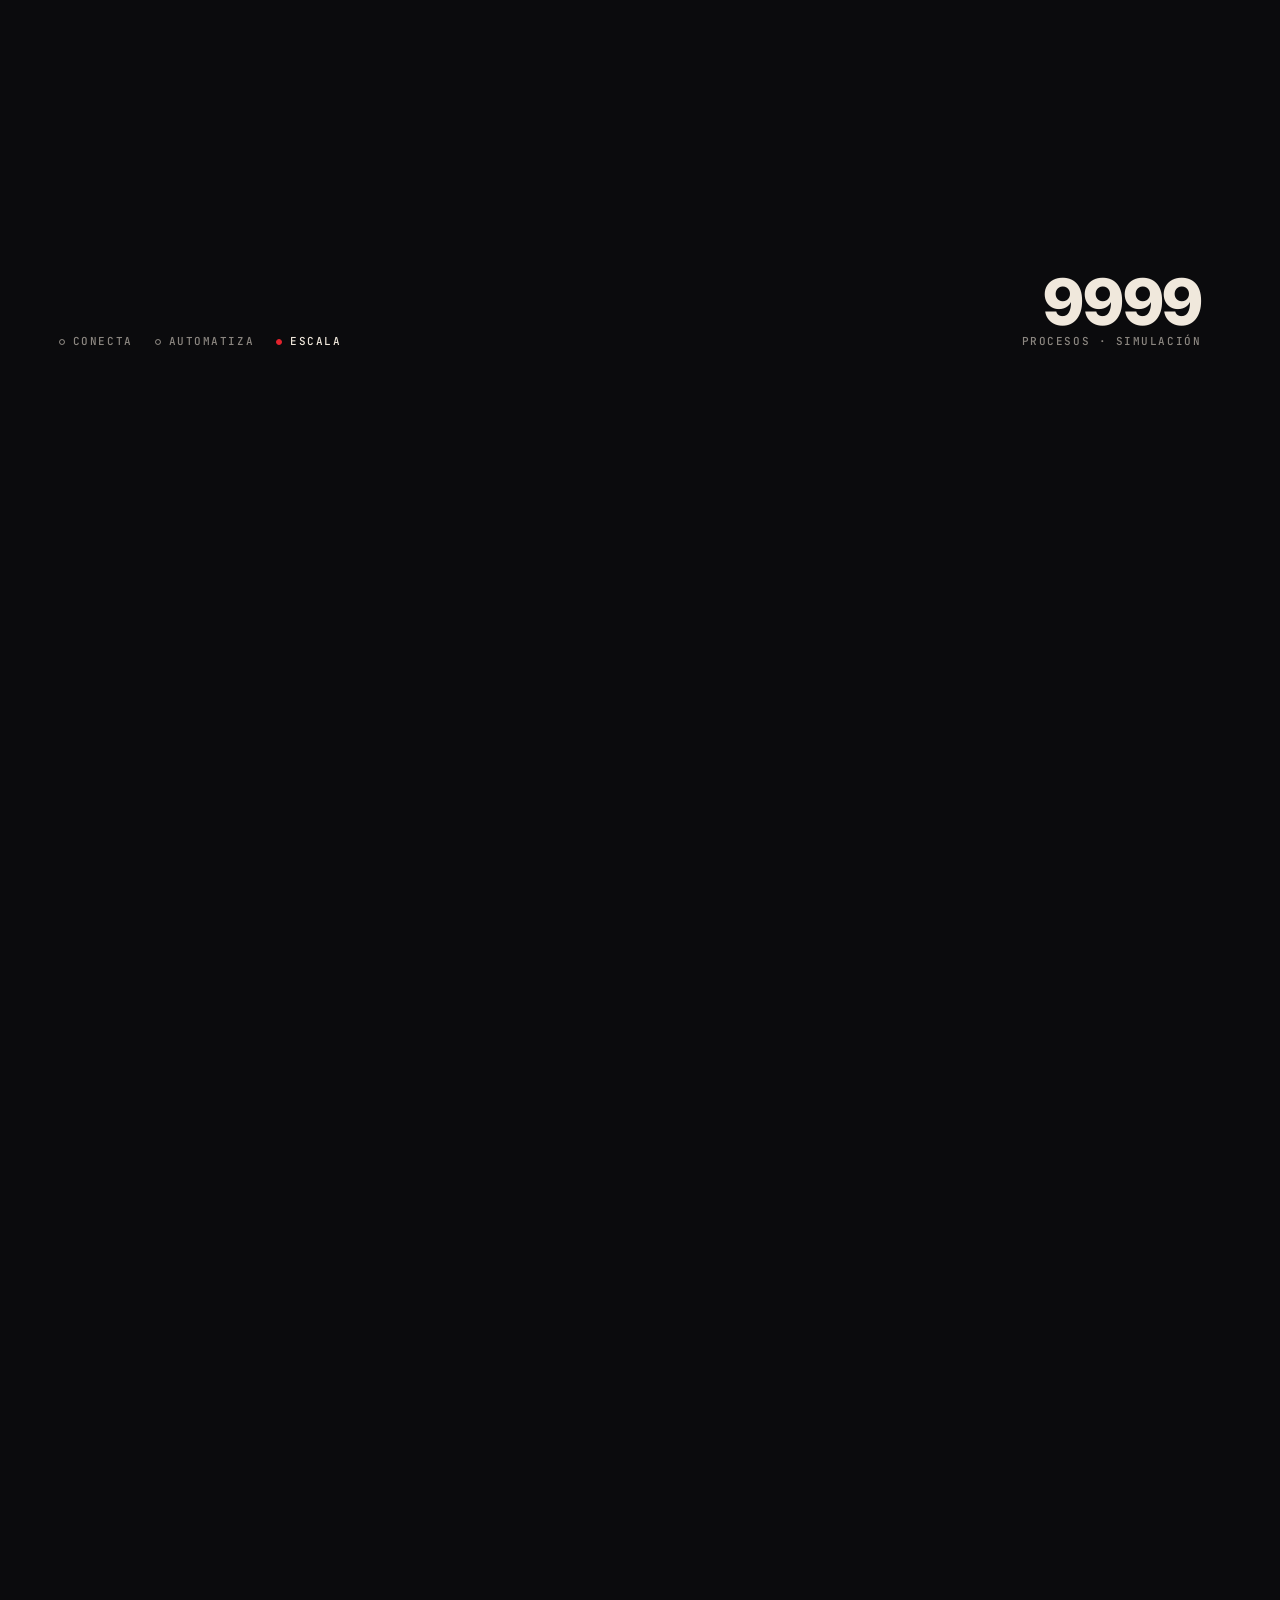
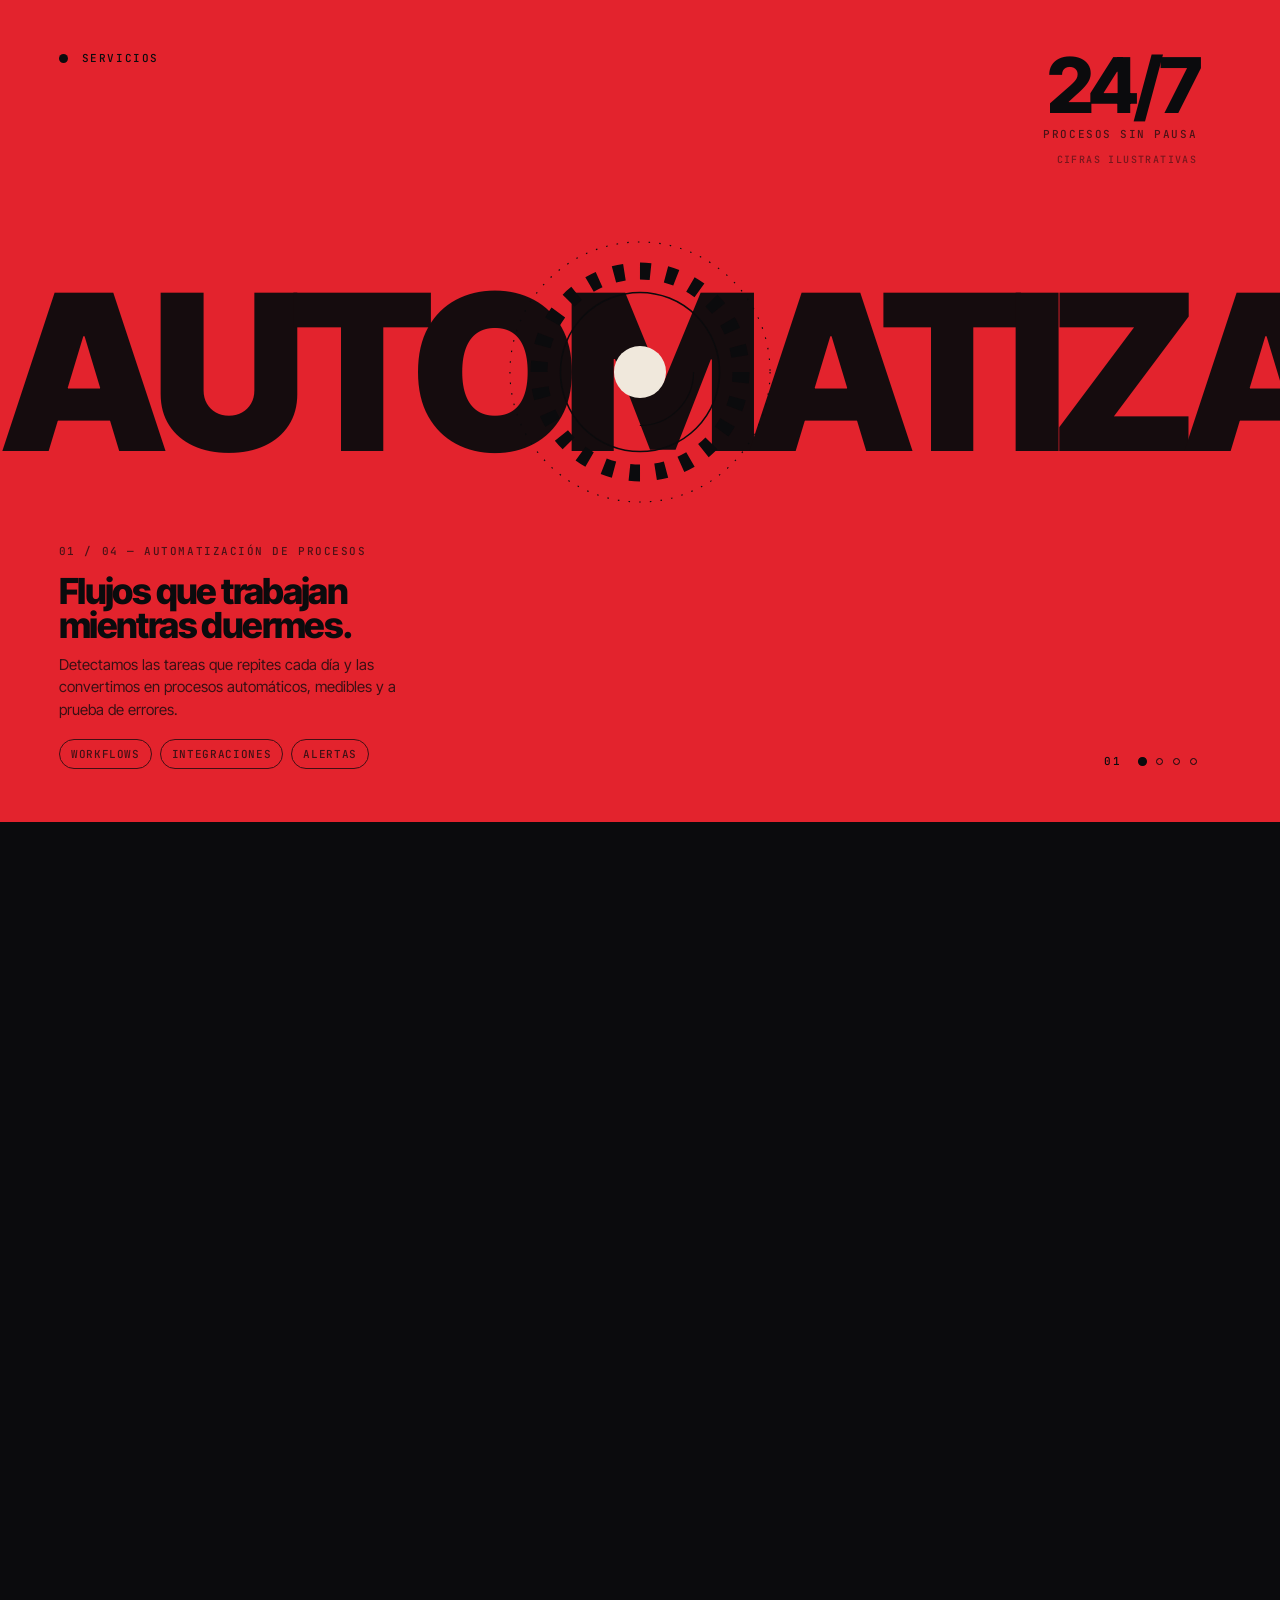
==== commit bd7b6d87: "Une main (PR #6) y lleva el envío del formulario a js/main.js Co-Authored-By: Claude Opus 5.5 <norep" ====
--- a/index.html
+++ b/index.html
@@ -506,6 +506,10 @@
 .form-row{display:flex;align-items:center;gap:20px;flex-wrap:wrap;margin-top:6px}
 .form-row .note{margin:0}
 .form-msg{font:500 13px var(--mono);letter-spacing:.06em;min-height:1em}
+.form-msg.ok{color:var(--cream)}
+.form-msg a{text-decoration:underline}
+.lead-form .hp{position:absolute;left:-9999px;width:1px;height:1px;opacity:0}
+.lead-form button[disabled]{opacity:.6;cursor:wait}
 
 /* ---------- v3 · PREGUNTAS (SEO: texto rastreable, sin romper la contención) ---------- */
 .faq{background:var(--ink);padding:clamp(90px,11vw,160px) var(--pad);display:grid;grid-template-columns:1fr 1.35fr;gap:clamp(40px,7vw,120px);border-top:1px solid var(--line)}
@@ -999,12 +1003,13 @@
     <p>Con una frase nos basta. Te respondemos con un primer mapa: qué conectar, qué automatizar y por dónde empezar.</p>
   </div>
   <form class="lead-form" id="lead-form" novalidate>
+    <input type="checkbox" name="botcheck" class="hp" tabindex="-1" autocomplete="off" aria-hidden="true">
     <label class="lf"><span>Tu nombre</span><input name="nombre" required placeholder="Ana García" autocomplete="name"></label>
     <label class="lf"><span>Email</span><input name="email" type="email" required placeholder="ana@empresa.com" autocomplete="email"></label>
     <label class="lf"><span>¿Qué tarea se repite cada semana?</span><textarea name="tarea" rows="3" required placeholder="Cada lunes pasamos los pedidos del correo al ERP a mano…"></textarea></label>
     <div class="form-row">
       <button class="btn dark" type="submit" data-cursor="Enviar"><i></i>Pedir diagnóstico</button>
-      <span class="note">Abre tu correo con el mensaje listo</span>
+      <span class="note">Llega directo a nuestro correo</span>
     </div>
     <p class="form-msg" id="form-msg" aria-live="polite"></p>
   </form>
